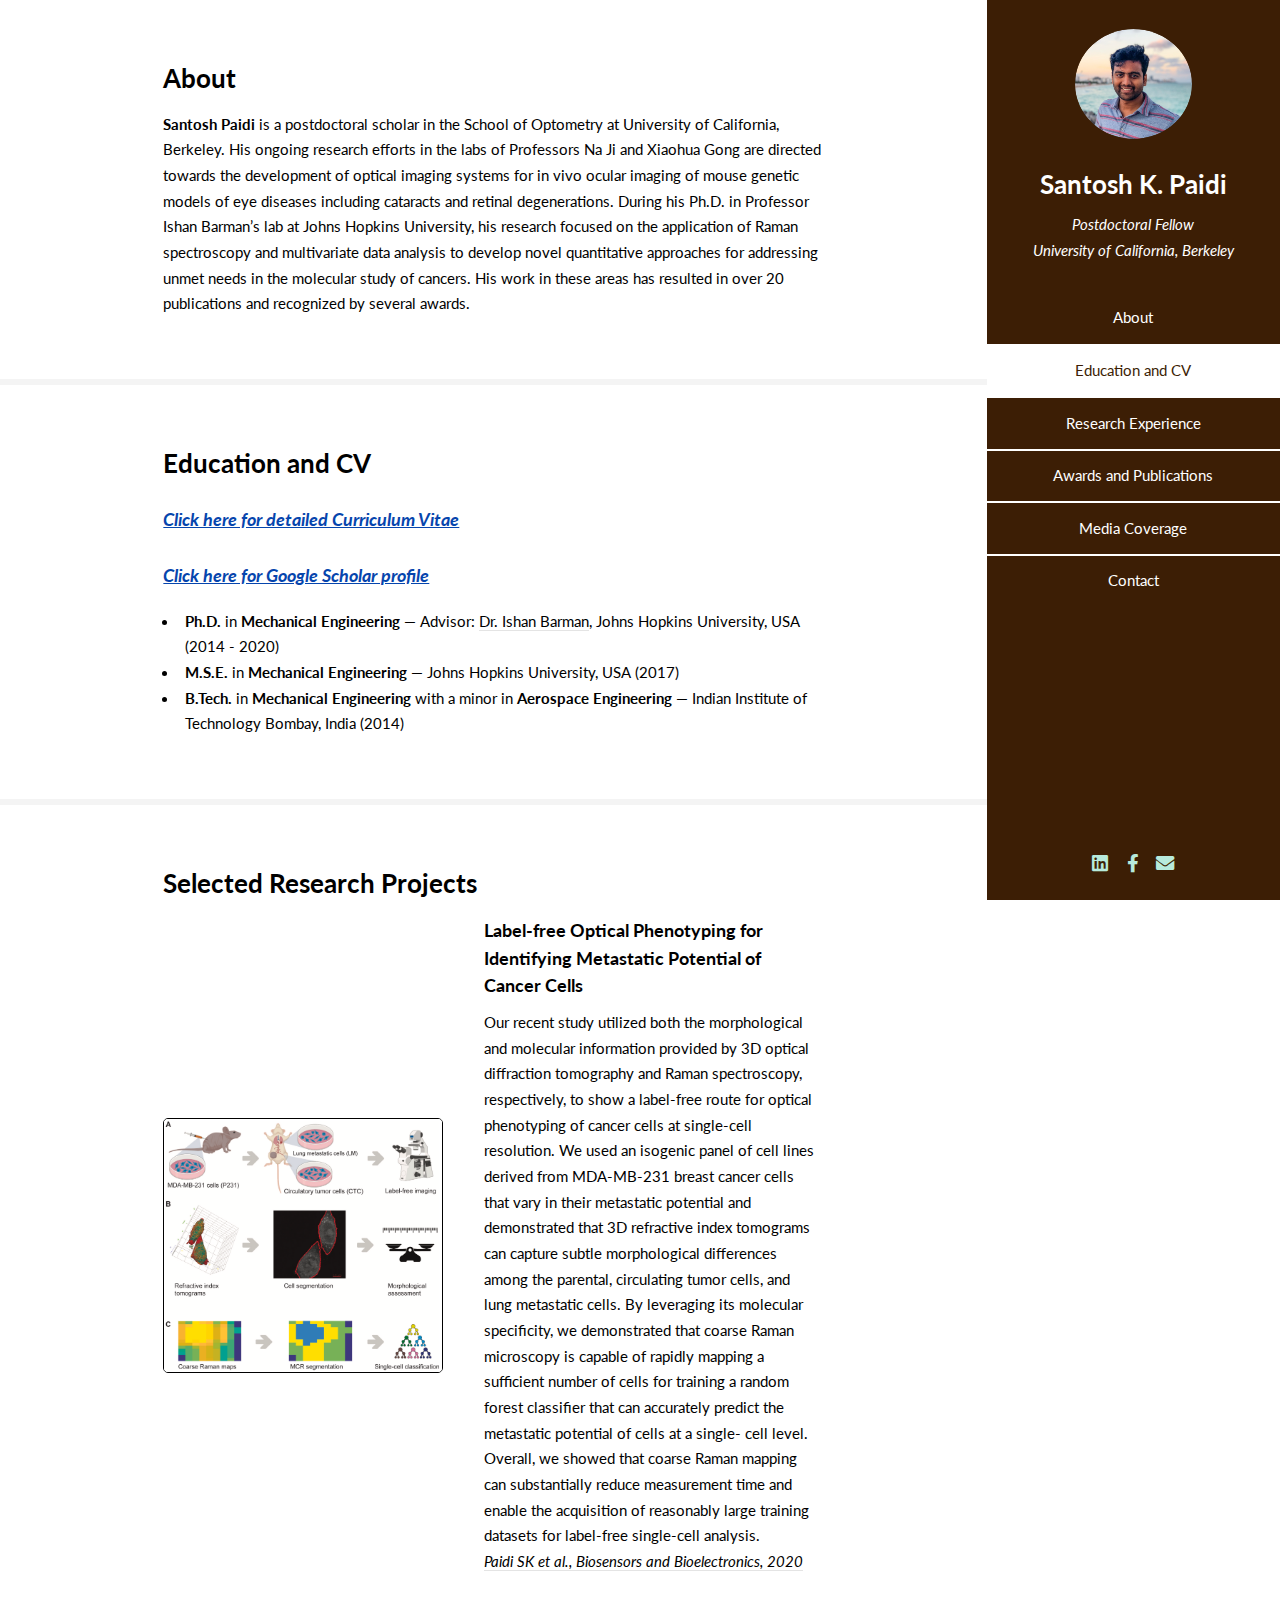
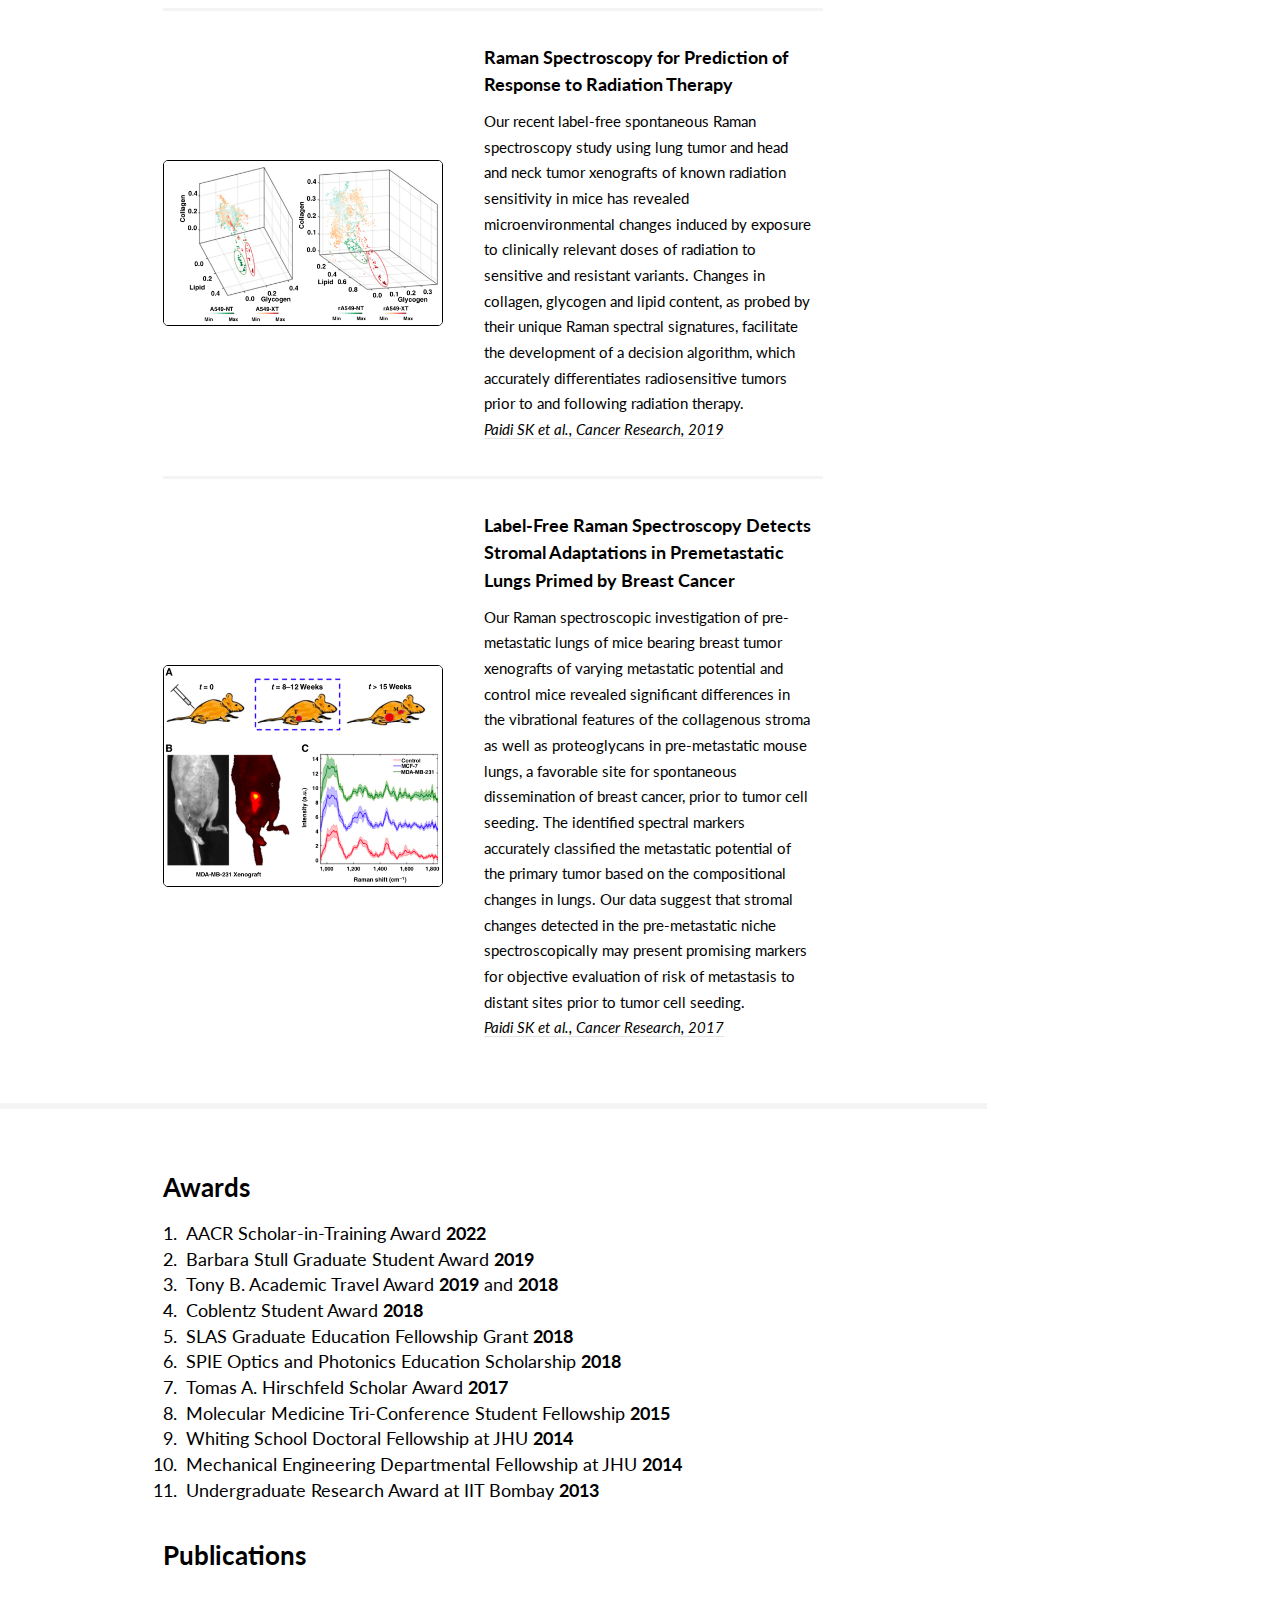
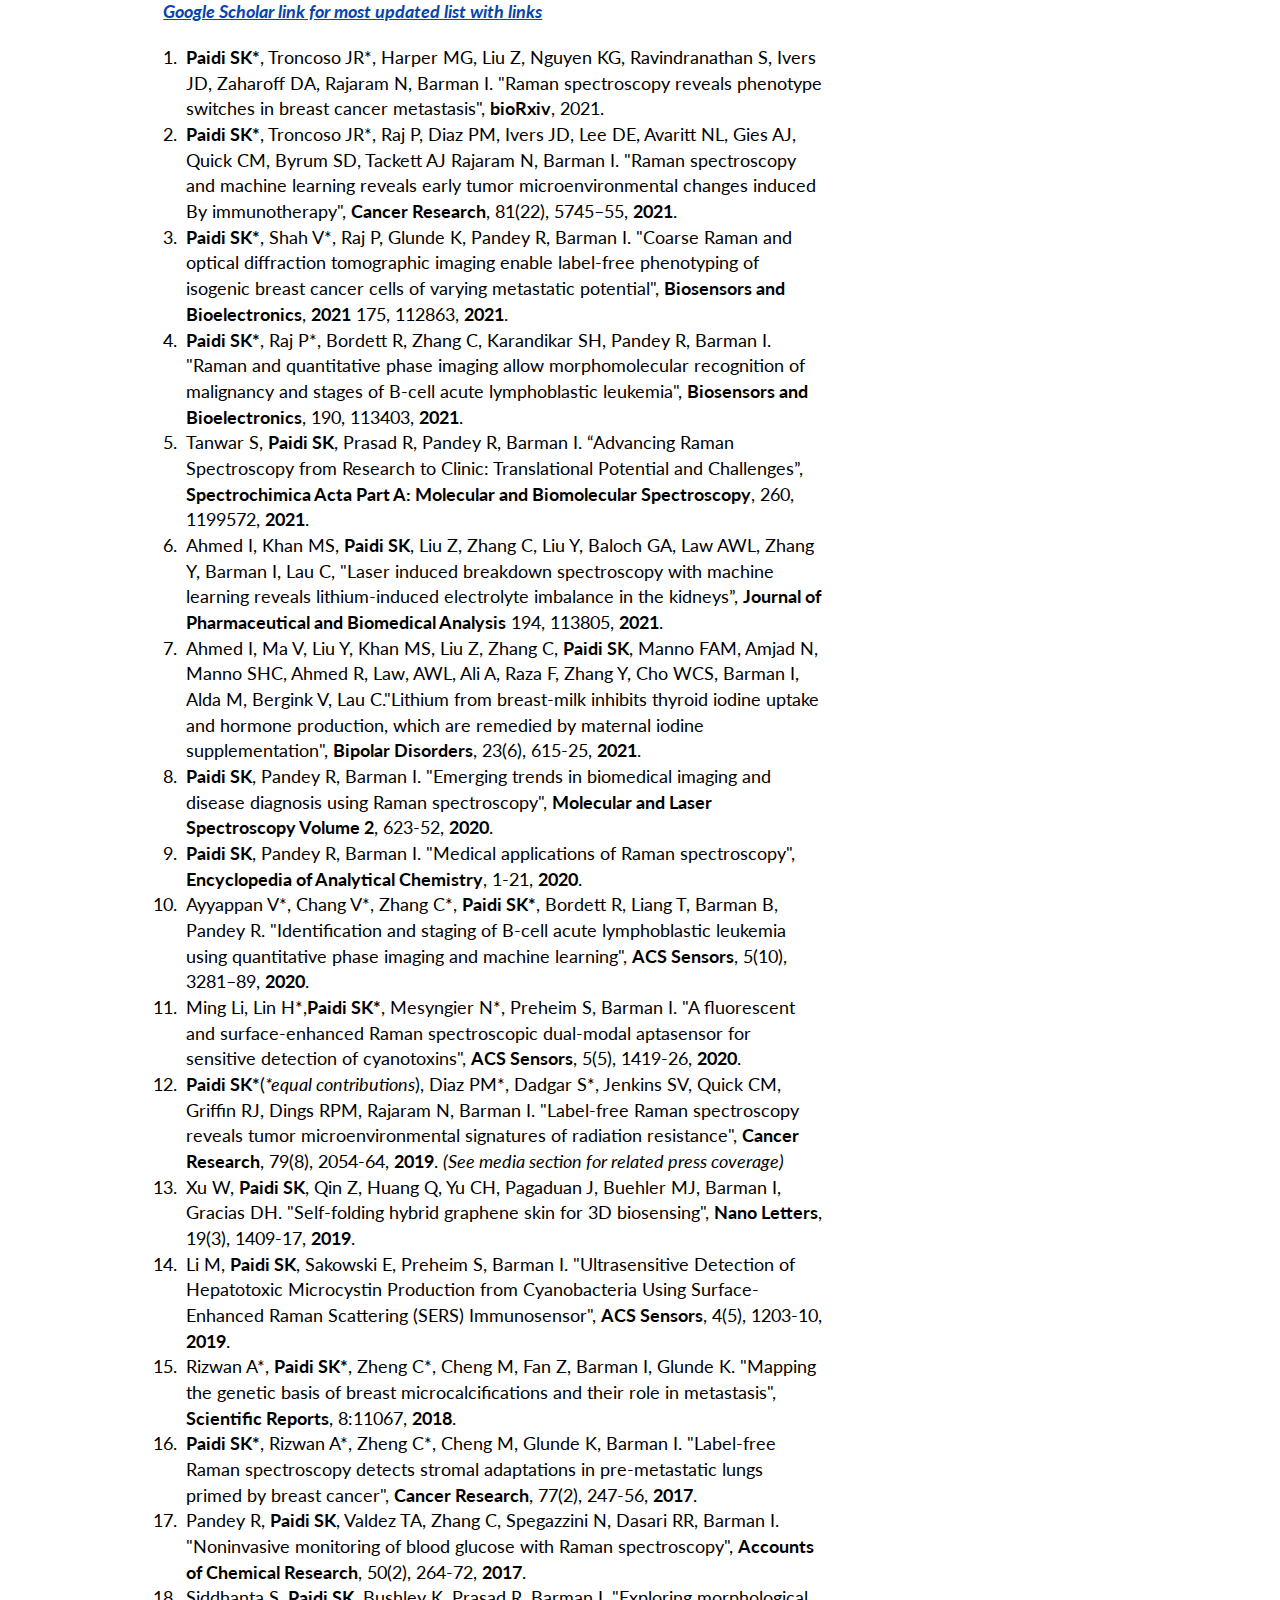
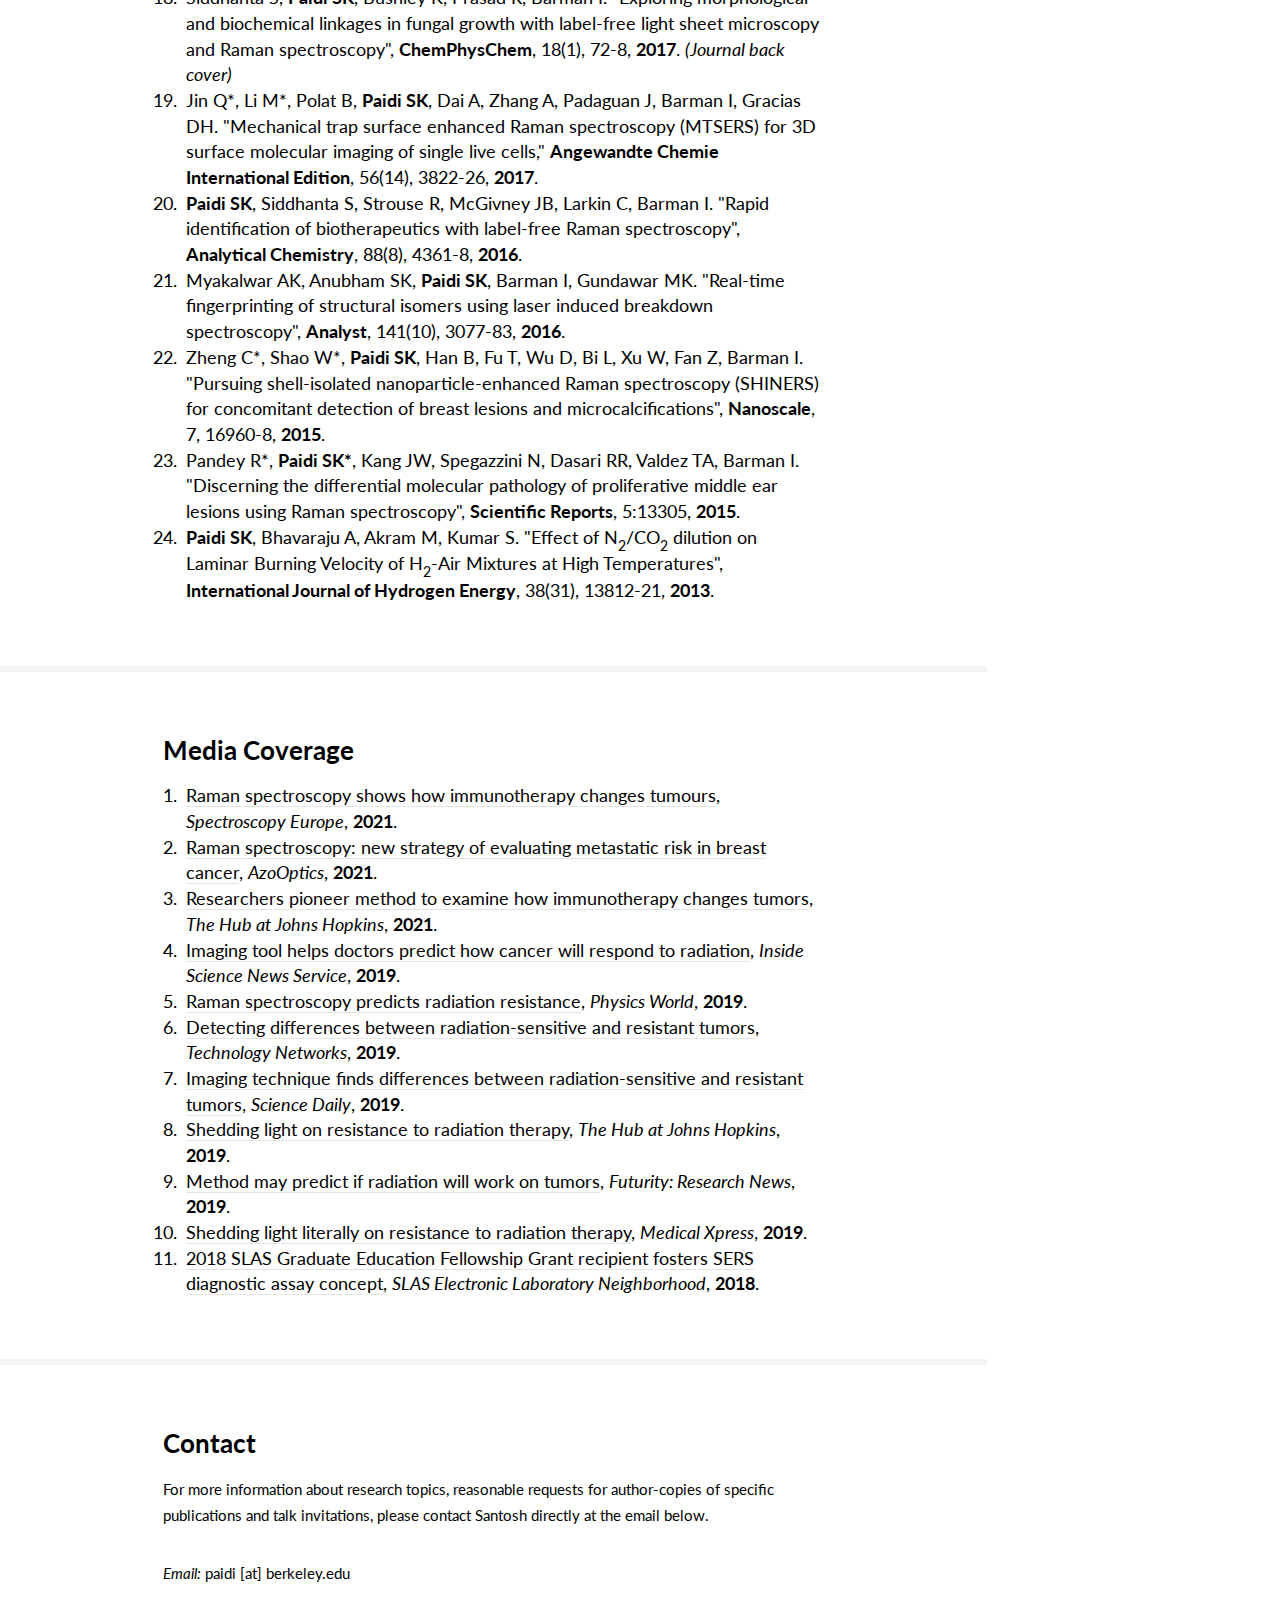
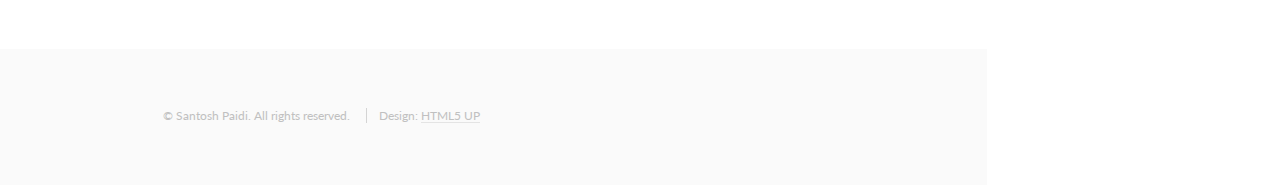
==== index.html @ 42712595 "Update index.html" ====
<!DOCTYPE html>
<!--
	Santosh Paidi	html5up.net | @ajlkn
	Free for personal and commercial use under the CCA 3.0 license (html5up.net/license)-->
<html>
  <head>
    <meta http-equiv="content-type" content="text/html; charset=utf-8">
    <title>Santosh Paidi, Ph.D. | Personal homepage</title>
    <meta name="keywords" content="Santosh Paidi, Santosh Kumar Paidi, Santosh K Paidi, Graduate Student, Postdoctoral Fellow, Ph.D. Student, Johns Hopkins University, JHU, Raman spectroscopy, Biomedical optics, SERS, Publications, Research, Personal Page, SVM, Cancer Research, Radiation therapy">
    <meta name="description" content="Santosh Paidi's Personal Website">
    <meta name="viewport" content="width=device-width, initial-scale=1, user-scalable=no">
    <link rel="stylesheet" href="assets/css/main.css">
    <script type="application/ld+json">
		{
      			"@context" : "http://schema.org",
      			"@type" : "Person",
      			"name" : "Santosh Paidi",
      			"url" : "https://santoshpaidi.com",
      			"sameAs" : null
    		}
 		</script>
  </head>
  <body class="is-preload">
    <!-- Header -->
    <section id="header">
      <header> <span class="image avatar"><img src="images/Santosh_Paidi_2019.jpg"
            alt="Santosh Paidi"></span>
        <h1 id="logo"><a href="">Santosh K. Paidi</a></h1>
        <p>Postdoctoral Fellow<br>
          University of California, Berkeley</p>
      </header>
      <nav id="nav">
        <ul>
          <li><a href="#about" class="active">About</a></li>
          <li><a href="#education">Education and CV</a></li>
          <li><a href="#research">Research Experience</a></li>
          <li><a href="#publications">Awards and Publications</a></li>
          <li><a href="#media">Media Coverage</a></li>
          <li><a href="#contact">Contact</a></li>
        </ul>
      </nav>
      <footer>
        <ul class="icons">
          <li><a href="https://www.linkedin.com/in/santoshpaidi/" class="icon brands fa-linkedin"><span
                class="label">Linkedin</span></a></li>
          <li><a href="https://www.facebook.com/santosh175/" class="icon brands fa-facebook-f"><span
                class="label">Facebook</span></a></li>
          <li><a href="mailto:paidi@berkeley.edu" class="icon solid fa-envelope"><span
                class="label">Email</span></a></li>
        </ul>
      </footer>
    </section>
    <!-- Wrappers -->
    <div id="wrapper">
      <!-- Main -->
      <div id="main">
        <!-- One -->
        <section id="about">

		
	<!--<div class="image main" data-position="center">
			<img src="images/banner.png" alt="" />
								</div>-->


          <div class="container">
            <header class="major">
              <h3>About</h3>
            </header>
            <p><b>Santosh Paidi</b> is a postdoctoral scholar in the School of Optometry at University of California, Berkeley. His ongoing research efforts in the labs of Professors Na Ji and Xiaohua Gong are directed towards the development of optical imaging systems for in vivo ocular imaging of mouse genetic models of eye diseases including cataracts and retinal degenerations. During his Ph.D. in Professor Ishan Barman’s lab at Johns Hopkins University, his research focused on the application of Raman spectroscopy and multivariate data analysis to develop novel quantitative approaches for addressing unmet needs in the molecular study of cancers. His work in these areas has resulted in over 20 publications and recognized by several awards.</p>
		    
		    
		<!-- His Ph.D. work in this
              area has resulted in the creation of a new landscape for
              spectroscopic monitoring of stromal adaptations in the lungs of
              animals bearing breast tumor xenografts, prior to the arrival of
              metastatic cancer cells. In addition to applications in cancer, a
              major focus of Santosh’s graduate study is the development of a
              detection framework based on label-free plasmon-enhanced Raman
              spectroscopy for rapid identification of closely related human and
              murine antibody drugs during their manufacturing, with the
              ultimate goal of translation to fill-finish sites. Prior to
              commencing doctoral study at Johns Hopkins, Santosh graduated from
              Indian Institute of Technology Bombay in 2014 with a B.Tech. in
              Mechanical Engineering and a minor in Aerospace Engineering. In
              roles such as GRO Advocacy Chair and WSE Representative on the
              Homewood Graduate Board, Santosh strove for enriching graduate
              student experience at Johns Hopkins University. Outside Hopkins,
              he volunteers for outreach programs aimed at encouraging
              involvement and enthusiasm of school students in STEM fields.
              Santosh currently serves as an associate editor for the Journal of
              Emerging Investigators, which publishes original research
              conducted by middle and high school students. -->
          </div>
        </section>
        <!-- Two -->
        <section id="education">
          <div class="container">
            <h3>Education and CV</h3>
            <h3><a href="https://santoshpaidi.com/documents/Paidi_cv_website_2021.pdf"
                data-title="Santosh Paidi's CV 2021" target="_blank" title="Santosh Paidi's CV 2021"><font
                  color="#0645AD"><font size="4"><i><u>Click here for detailed
                        Curriculum Vitae</u></i></font></font></a> </h3>

	   <h3><a href="https://scholar.google.com/citations?user=IQp1PYcAAAAJ&hl=en"
                data-title="Santosh Paidi's CV 2021" target="_blank" title="Santosh Paidi's Google Scholar Profile"><font
                  color="#0645AD"><font size="4"><i><u>Click here for Google Scholar profile</u></i></font></font></a> </h3>


            <ul>
              <li><b>Ph.D.</b> in <b>Mechanical Engineering</b> — Advisor: <a
                  href="https://engineering.jhu.edu/barman" "="" target="_blank">Dr.
                  Ishan Barman</a>, Johns Hopkins University, USA (2014 - 2020)</li>
              <li><b>M.S.E.</b> in <b>Mechanical Engineering</b> — Johns
                Hopkins University, USA (2017)</li>
              <li><b>B.Tech.</b> in <b>Mechanical Engineering</b> with a minor
                in <b>Aerospace Engineering </b> — Indian Institute of
                Technology Bombay, India (2014)</li>
            </ul>
          </div>
        </section>
        <!-- Three -->
        <section id="research">
          <div class="container">
            <h3>Selected Research Projects</h3>
            <div class="features">
 		<article> <a class="image"><img src="images/Fig3.png" style="border:1px solid black"></a>
                <div class="inner">
                  <h4>Label-free Optical Phenotyping for Identifying Metastatic Potential of Cancer Cells</h4>
                  <p>Our recent study utilized both the morphological and molecular information provided by 3D optical diffraction tomography and Raman spectroscopy, respectively, to show a label-free route for optical phenotyping of cancer cells at single-cell resolution. We used an isogenic panel of cell lines derived from MDA-MB-231 breast cancer cells that vary in their metastatic potential and demonstrated that 3D refractive index tomograms can capture subtle morphological differences among the parental, circulating tumor cells, and lung metastatic cells. By leveraging its molecular specificity, we demonstrated that coarse Raman microscopy is capable of rapidly mapping a sufficient number of cells for training a random forest classifier that can accurately predict the metastatic potential of cells at a single- cell level. Overall, we showed that coarse Raman mapping can substantially reduce measurement time and enable the acquisition of reasonably large training datasets for label-free single-cell analysis.<br>
                   
		   <a href="https://www.sciencedirect.com/science/article/abs/pii/S0956566320308496"
                      target="_blank"><i>Paidi SK et al., Biosensors and Bioelectronics, 2020</i></a>	</p>

		</div>
             
		 </article>
              <article> <a class="image"><img src="images/Fig1.png" style="border:1px solid black"></a>
                <div class="inner">
                  <h4>Raman Spectroscopy for Prediction of Response to Radiation
                    Therapy</h4>
                  <p>Our recent label-free spontaneous Raman spectroscopy study
                    using lung tumor and head and neck tumor xenografts of known
                    radiation sensitivity in mice has revealed
                    microenvironmental changes induced by exposure to clinically
                    relevant doses of radiation to sensitive and resistant
                    variants. Changes in collagen, glycogen and lipid content,
                    as probed by their unique Raman spectral signatures,
                    facilitate the development of a decision algorithm, which
                    accurately differentiates radiosensitive tumors prior to and
                    following radiation therapy. <br>
                    <a href="http://cancerres.aacrjournals.org/content/79/8/2054/"
                      target="_blank"><i>Paidi SK et al., Cancer Research, 2019</i></a></p>
                </div>
             

		 </article>
              <article> <a class="image"><img src="images/Fig2.png" alt="" style="border:1px solid black"></a>
                <div class="inner">
                  <h4>Label-Free Raman Spectroscopy Detects Stromal Adaptations
                    in Premetastatic Lungs Primed by Breast Cancer</h4>
                  <p>Our Raman spectroscopic investigation of pre-metastatic
                    lungs of mice bearing breast tumor xenografts of varying
                    metastatic potential and control mice revealed significant
                    differences in the vibrational features of the collagenous
                    stroma as well as proteoglycans in pre-metastatic mouse
                    lungs, a favorable site for spontaneous dissemination of
                    breast cancer, prior to tumor cell seeding. The identified
                    spectral markers accurately classified the metastatic
                    potential of the primary tumor based on the compositional
                    changes in lungs. Our data suggest that stromal changes
                    detected in the pre-metastatic niche spectroscopically may
                    present promising markers for objective evaluation of risk
                    of metastasis to distant sites prior to tumor cell seeding.
                    <br>
                    <a href="http://cancerres.aacrjournals.org/content/77/2/247/"
                      target="_blank"><i>Paidi SK et al., Cancer Research, 2017</i></a></p>
                </div>
              </article>
              <!--					<article>
										<a class="image"><img src="images/pathway2.png" alt="" style="border:5px solid black"/></a>											<div class="inner">
												<h4>Signaling Pathways</h4>												<p>Building networks of signaling species that control cellular dynamics in order to model and predict protrusive behavior. <br><i>Relevant Publications:</i> <br>a) <a href="https://www.annualreviews.org/doi/full/10.1146/annurev-cellbio-100616-060739" target="_blank"><u>Signaling networks in cell migration, <i><b>Ann. Rev. Cell and Dev. Biology</b></i>, 2017</u></a>, <br>b) <a href="http://msb.embopress.org/content/15/3/e8585" target="_blank"><u>A coupled network model controls wave patterns that regulate cellular protrusions, <i><b>Molecular Systems Biology</b></i>, 2019</u></a> </p>
											</div>										</article>
										<article>											<a class="image"><img src="images/neuron1.png" alt="" style="border:5px solid black" /></a>
											<div class="inner">												<h4>Thalamocortical Networks</h4>
												<p>Modeling the thalamocortical system as a two-dimensional three-layered structure that interacts in a closed-loop fashion to study traveling waves.<br><i>Ongoing Publication:</i> <br>a) Neural connectivity in a thalamocortical closed loop system controls traveling wave dynamics, 2019</p>											</div>
										</article>  --> </div>
          </div>
        </section>
        <!-- Four -->
        <section id="publications">
          <div class="container">
            <article>
              <h3>Awards</h3>
              <ol>
                <font size="4">
		 <li> AACR Scholar-in-Training Award <b>2022</b></li>
                  <li> Barbara Stull Graduate Student Award <b>2019</b></li>
                  <li> Tony B. Academic Travel Award <b>2019</b> and <b>2018</b></li>
                  <li> Coblentz Student Award <b>2018</b></li>
                  <li> SLAS Graduate Education Fellowship Grant <b>2018</b></li>
                  <li> SPIE Optics and Photonics Education Scholarship <b>2018</b></li>
                  <li> Tomas A. Hirschfeld Scholar Award <b>2017</b></li>
                  <li> Molecular Medicine Tri-Conference Student Fellowship <b>2015</b></li>
                  <li> Whiting School Doctoral Fellowship at JHU <b>2014</b></li>
                  <li> Mechanical Engineering Departmental Fellowship at JHU <b>2014</b></li>
                  <li> Undergraduate Research Award at IIT Bombay <b>2013</b></li>
                </font>
              </ol>
            </article>
            <article>
              <h3>Publications</h3>
              <h3><a href="https://scholar.google.com/citations?user=IQp1PYcAAAAJ&amp;hl=en"
                  target="_blank"><font color="#0645AD"><font size="4"><i><u>Google
                          Scholar link for most updated list with links</u></i></font></font></a> </h3>
              <ol>
                <font size="4">


<li><b>Paidi SK*</b>, Troncoso JR*, Harper MG, Liu Z, Nguyen KG, Ravindranathan S, Ivers JD, Zaharoff DA, Rajaram N, Barman I. "Raman spectroscopy reveals phenotype switches in breast cancer metastasis", <b>bioRxiv</b>, 2021.

<li><b>Paidi SK*</b>, Troncoso JR*, Raj P, Diaz PM, Ivers JD, Lee DE, Avaritt NL, Gies AJ, Quick CM, Byrum SD, Tackett AJ Rajaram N, Barman I. "Raman spectroscopy and machine learning reveals early tumor microenvironmental changes induced By immunotherapy", <b>Cancer Research</b>, 81(22), 5745–55, <b>2021</b>.</li>

<li><b>Paidi SK*</b>, Shah V*, Raj P, Glunde K, Pandey R, Barman I. "Coarse Raman and optical diffraction tomographic imaging enable label-free phenotyping of isogenic breast cancer cells of varying metastatic potential", <b>Biosensors and Bioelectronics</b>, <b>2021</b> 175, 112863, <b>2021</b>.</li>

<li><b>Paidi SK*</b>, Raj P*, Bordett R, Zhang C, Karandikar SH, Pandey R, Barman I. "Raman and quantitative phase imaging allow morphomolecular recognition of malignancy and stages of B-cell acute lymphoblastic leukemia", <b>Biosensors and Bioelectronics</b>, 190, 113403, <b>2021</b>.</li>

<li>Tanwar S, <b>Paidi SK</b>, Prasad R, Pandey R, Barman I. “Advancing Raman Spectroscopy from Research to Clinic: Translational Potential and Challenges”, <b>Spectrochimica Acta Part A: Molecular and Biomolecular Spectroscopy</b>, 260, 1199572, <b>2021</b>.</li>

<li>Ahmed I, Khan MS, <b>Paidi SK</b>, Liu Z, Zhang C, Liu Y, Baloch GA, Law AWL, Zhang Y, Barman I, Lau C, "Laser induced breakdown spectroscopy with machine learning reveals lithium-induced electrolyte imbalance in the kidneys”, <b>Journal of Pharmaceutical and Biomedical Analysis</b> 194, 113805, <b>2021</b>.</li>

<li>Ahmed I, Ma V, Liu Y, Khan MS, Liu Z, Zhang C, <b>Paidi SK</b>, Manno FAM, Amjad N, Manno SHC, Ahmed R, Law, AWL, Ali A, Raza F, Zhang Y, Cho WCS, Barman I, Alda M, Bergink V, Lau C."Lithium from breast-milk inhibits thyroid iodine uptake and hormone production, which are remedied by maternal iodine supplementation", <b>Bipolar Disorders</b>, 23(6), 615-25, <b>2021</b>.</li>

<li><b>Paidi SK</b>, Pandey R, Barman I. "Emerging trends in biomedical imaging and disease diagnosis using Raman spectroscopy", <b>Molecular and Laser Spectroscopy Volume 2</b>, 623-52, <b>2020</b>.</li>

<li><b>Paidi SK</b>, Pandey R, Barman I. "Medical applications of Raman spectroscopy", <b>Encyclopedia of Analytical Chemistry</b>, 1-21, <b>2020</b>.</li>

<li>Ayyappan V*, Chang V*, Zhang C*, <b>Paidi SK*</b>, Bordett R, Liang T, Barman B, Pandey R. "Identification and staging of B-cell acute lymphoblastic leukemia using quantitative phase imaging and machine learning", <b>ACS Sensors</b>, 5(10), 3281–89, <b>2020</b>.</li>

<li>Ming Li, Lin H*,<b>Paidi SK*</b>, Mesyngier N*, Preheim S, Barman I. "A fluorescent and surface-enhanced Raman spectroscopic dual-modal aptasensor for sensitive detection of cyanotoxins", <b>ACS Sensors</b>, 5(5), 1419-26, <b>2020</b>.</li>


                  <li> <b>Paidi SK*</b>(<i>*equal contributions</i>), Diaz PM*,
                    Dadgar S*, Jenkins SV, Quick CM, Griffin RJ, Dings RPM,
                    Rajaram N, Barman I. "Label-free Raman spectroscopy reveals
                    tumor microenvironmental signatures of radiation
                    resistance", <b>Cancer Research</b>, 79(8), 2054-64, <b>2019</b>.
                    <i>(See media section for related press coverage)</i></li>
                  <li> Xu W, <b>Paidi SK</b>, Qin Z, Huang Q, Yu CH, Pagaduan
                    J, Buehler MJ, Barman I, Gracias DH. "Self-folding hybrid
                    graphene skin for 3D biosensing", <b>Nano Letters</b>,
                    19(3), 1409-17, <b>2019</b>.</li>
                  <li> Li M, <b>Paidi SK</b>, Sakowski E, Preheim S, Barman I.
                    "Ultrasensitive Detection of Hepatotoxic Microcystin
                    Production from Cyanobacteria Using Surface-Enhanced Raman
                    Scattering (SERS) Immunosensor", <b>ACS Sensors</b>, 4(5),
                    1203-10, <b>2019</b>.</li>
                  <li> Rizwan A*, <b>Paidi SK*</b>, Zheng C*, Cheng M, Fan Z,
                    Barman I, Glunde K. "Mapping the genetic basis of breast
                    microcalcifications and their role in metastasis", <b>Scientific
                      Reports</b>, 8:11067, <b>2018</b>.</li>
                  <li> <b>Paidi SK*</b>, Rizwan A*, Zheng C*, Cheng M, Glunde
                    K, Barman I. "Label-free Raman spectroscopy detects stromal
                    adaptations in pre-metastatic lungs primed by breast
                    cancer", <b>Cancer Research</b>, 77(2), 247-56, <b>2017</b>.</li>
                  <li> Pandey R, <b>Paidi SK</b>, Valdez TA, Zhang C,
                    Spegazzini N, Dasari RR, Barman I. "Noninvasive monitoring
                    of blood glucose with Raman spectroscopy", <b>Accounts of
                      Chemical Research</b>, 50(2), 264-72, <b>2017</b>.</li>
                  <li> Siddhanta S, <b>Paidi SK</b>, Bushley K, Prasad R,
                    Barman I. "Exploring morphological and biochemical linkages
                    in fungal growth with label-free light sheet microscopy and
                    Raman spectroscopy", <b>ChemPhysChem</b>, 18(1), 72-8, <b>2017</b>.
                    <i>(Journal back cover)</i></li>
                  <li> Jin Q*, Li M*, Polat B, <b>Paidi SK</b>, Dai A, Zhang A,
                    Padaguan J, Barman I, Gracias DH. "Mechanical trap surface
                    enhanced Raman spectroscopy (MTSERS) for 3D surface
                    molecular imaging of single live cells," <b>Angewandte
                      Chemie International Edition</b>, 56(14), 3822-26, <b>2017</b>.</li>
                  <li> <b>Paidi SK</b>, Siddhanta S, Strouse R, McGivney JB,
                    Larkin C, Barman I. "Rapid identification of biotherapeutics
                    with label-free Raman spectroscopy", <b>Analytical
                      Chemistry</b>, 88(8), 4361-8, <b>2016</b>.</li>
                  <li> Myakalwar AK, Anubham SK, <b>Paidi SK</b>, Barman I,
                    Gundawar MK. "Real-time fingerprinting of structural isomers
                    using laser induced breakdown spectroscopy", <b>Analyst</b>,
                    141(10), 3077-83, <b>2016</b>.</li>
                  <li> Zheng C*, Shao W*, <b>Paidi SK</b>, Han B, Fu T, Wu D,
                    Bi L, Xu W, Fan Z, Barman I. "Pursuing shell-isolated
                    nanoparticle-enhanced Raman spectroscopy (SHINERS) for
                    concomitant detection of breast lesions and
                    microcalcifications", <b>Nanoscale</b>, 7, 16960-8, <b>2015</b>.</li>
                  <li> Pandey R*, <b>Paidi SK*</b>, Kang JW, Spegazzini N,
                    Dasari RR, Valdez TA, Barman I. "Discerning the differential
                    molecular pathology of proliferative middle ear lesions
                    using Raman spectroscopy", <b>Scientific Reports</b>,
                    5:13305, <b>2015</b>.</li>
                  <li> <b>Paidi SK</b>, Bhavaraju A, Akram M, Kumar S. "Effect
                    of N<sub>2</sub>/CO<sub>2</sub> dilution on Laminar Burning
                    Velocity of H<sub>2</sub>-Air Mixtures at High
                    Temperatures", <b>International Journal of Hydrogen Energy</b>,
                    38(31), 13812-21, <b>2013</b>.</li>
                </font>
              </ol>
            </article>
          </div>
        </section>
        <!-- Five-->
        <section id="media">
          <div class="container">
            <h3>Media Coverage</h3>
            <ol>
              <font size="4">
		<li> <a href="https://www.spectroscopyeurope.com/news/raman-spectroscopy-shows-how-immunotherapy-changes-tumours"
                    target="_blank"> Raman spectroscopy shows how immunotherapy changes tumours</a>, <i>Spectroscopy Europe</i>, <b>2021</b>.</li>
	        <li> <a href="https://www.azooptics.com/News.aspx?newsID=26827"
                    target="_blank"> Raman spectroscopy: new strategy of evaluating metastatic risk in breast cancer</a>, <i>AzoOptics</i>, <b>2021</b>.</li>
	        <li> <a href="https://hub.jhu.edu/2021/10/13/how-immunotherapy-changes-tumors"
                    target="_blank"> Researchers pioneer method to examine how immunotherapy changes tumors</a>, <i>The Hub at Johns Hopkins</i>, <b>2021</b>.</li>
                <li> <a href="https://www.insidescience.org/news/imaging-tool-helps-doctors-predict-how-cancer-will-respond-radiation"
                    target="_blank"> Imaging tool helps doctors predict how
                    cancer will respond to radiation</a>, <i>Inside Science
                    News Service</i>, <b>2019</b>.</li>
                <li> <a href="https://physicsworld.com/a/raman-spectroscopy-predicts-radiation-resistance/"
                    target="_blank"> Raman spectroscopy predicts radiation
                    resistance</a>, <i>Physics World</i>, <b>2019</b>.</li>
                <li> <a href="https://www.technologynetworks.com/cancer-research/news/detecting-differences-between-radiation-sensitive-and-resistant-tumors-316588"
                    target="_blank"> Detecting differences between
                    radiation-sensitive and resistant tumors</a>, <i>Technology
                    Networks</i>, <b>2019</b>.</li>
                <li> <a href="https://www.sciencedaily.com/releases/2019/03/190311141305.htm"
                    target="_blank"> Imaging technique finds differences between
                    radiation-sensitive and resistant tumors</a>, <i>Science
                    Daily</i>, <b>2019</b>.</li>
                <li> <a href="https://hub.jhu.edu/2019/03/04/radiation-therapy-resistance/"
                    target="_blank"> Shedding light on resistance to radiation
                    therapy</a>, <i>The Hub at Johns Hopkins</i>, <b>2019</b>.</li>
                <li> <a href="https://www.futurity.org/radiation-cancer-tumors-1995832-2/"
                    target="_blank"> Method may predict if radiation will work
                    on tumors</a>, <i>Futurity: Research News</i>, <b>2019</b>.</li>
                <li> <a href="https://medicalxpress.com/news/2019-02-lightliterallyon-resistance-therapy.html"
                    target="_blank"> Shedding light literally on resistance to
                    radiation therapy</a>, <i>Medical Xpress</i>, <b>2019</b>.</li>
                <li> <a href="https://slas.org/eln/2018-slas-graduate-education-fellowship-grant-recipient-fosters-sers-diagnostic-assay-concept/"
                    target="_blank"> 2018 SLAS Graduate Education Fellowship
                    Grant recipient fosters SERS diagnostic assay concept</a>, <i>SLAS
                    Electronic Laboratory Neighborhood</i>, <b>2018</b>.</li>
              </font>
            </ol>
          </div>
        </section>
        <!-- Six -->
        <section id="contact">
          <div class="container">
            <h3>Contact</h3>
	   <p> For more information about research topics, reasonable requests for author-copies of specific publications and talk invitations, please contact Santosh directly at the email below.
            <p><i>Email:</i> paidi [at] berkeley.edu</p>
            <!-- 							<form method="post" action="#">
										<div class="row gtr-uniform">											<div class="col-6 col-12-xsmall"><input type="text" name="name" id="name" placeholder="Name" /></div>
											<div class="col-6 col-12-xsmall"><input type="email" name="email" id="email" placeholder="Email" /></div>											<div class="col-12"><input type="text" name="subject" id="subject" placeholder="Subject" /></div>
											<div class="col-12"><textarea name="message" id="message" placeholder="Message" rows="6"></textarea></div>											<div class="col-12">
												<ul class="actions">													<li><input type="submit" class="primary" value="Send Message" /></li>
													<li><input type="reset" value="Reset Form" /></li>												</ul>
											</div>										</div>
									</form> --> </div>
        </section>
        <!-- Five -->
        <!--
							<section id="five">								<div class="container">
									<h3>Elements</h3>
									<section>										<h4>Text</h4>
										<p>This is <b>bold</b> and this is <strong>strong</strong>. This is <i>italic</i> and this is <em>emphasized</em>.										This is <sup>superscript</sup> text and this is <sub>subscript</sub> text.
										This is <u>underlined</u> and this is code: <code>for (;;) { ... }</code>. Finally, <a href="#">this is a link</a>.</p>										<hr />
										<header>											<h4>Heading with a Subtitle</h4>
											<p>Lorem ipsum dolor sit amet nullam id egestas urna aliquam</p>										</header>
										<p>Nunc lacinia ante nunc ac lobortis. Interdum adipiscing gravida odio porttitor sem non mi integer non faucibus ornare mi ut ante amet placerat aliquet. Volutpat eu sed ante lacinia sapien lorem accumsan varius montes viverra nibh in adipiscing blandit tempus accumsan.</p>										<header>
											<h5>Heading with a Subtitle</h5>											<p>Lorem ipsum dolor sit amet nullam id egestas urna aliquam</p>
										</header>										<p>Nunc lacinia ante nunc ac lobortis. Interdum adipiscing gravida odio porttitor sem non mi integer non faucibus ornare mi ut ante amet placerat aliquet. Volutpat eu sed ante lacinia sapien lorem accumsan varius montes viverra nibh in adipiscing blandit tempus accumsan.</p>
										<hr />										<h2>Heading Level 2</h2>
										<h3>Heading Level 3</h3>										<h4>Heading Level 4</h4>
										<h5>Heading Level 5</h5>										<h6>Heading Level 6</h6>
										<hr />										<h5>Blockquote</h5>
										<blockquote>Fringilla nisl. Donec accumsan interdum nisi, quis tincidunt felis sagittis eget tempus euismod. Vestibulum ante ipsum primis in faucibus vestibulum. Blandit adipiscing eu felis iaculis volutpat ac adipiscing accumsan faucibus. Vestibulum ante ipsum primis in faucibus lorem ipsum dolor sit amet nullam adipiscing eu felis.</blockquote>										<h5>Preformatted</h5>
										<pre><code>i = 0;
while (!deck.isInOrder()) {    print 'Iteration ' + i;
    deck.shuffle();    i++;
}
print 'It took ' + i + ' iterations to sort the deck.';</code></pre>									</section>
									<section>
										<h4>Lists</h4>										<div class="row">
											<div class="col-6 col-12-xsmall">												<h5>Unordered</h5>
												<ul>													<li>Dolor pulvinar etiam magna etiam.</li>
													<li>Sagittis adipiscing lorem eleifend.</li>													<li>Felis enim feugiat dolore viverra.</li>
												</ul>												<h5>Alternate</h5>
												<ul class="alt">													<li>Dolor pulvinar etiam magna etiam.</li>
													<li>Sagittis adipiscing lorem eleifend.</li>													<li>Felis enim feugiat dolore viverra.</li>
												</ul>											</div>
											<div class="col-6 col-12-xsmall">												<h5>Ordered</h5>
												<ol>													<li>Dolor pulvinar etiam magna etiam.</li>
													<li>Etiam vel felis at lorem sed viverra.</li>													<li>Felis enim feugiat dolore viverra.</li>
													<li>Dolor pulvinar etiam magna etiam.</li>													<li>Etiam vel felis at lorem sed viverra.</li>
													<li>Felis enim feugiat dolore viverra.</li>												</ol>
												<h5>Icons</h5>												<ul class="icons">
													<li><a href="#" class="icon brands fa-twitter"><span class="label">Twitter</span></a></li>													<li><a href="#" class="icon brands fa-facebook-f"><span class="label">Facebook</span></a></li>
													<li><a href="#" class="icon brands fa-instagram"><span class="label">Instagram</span></a></li>													<li><a href="#" class="icon brands fa-github"><span class="label">Github</span></a></li>
													<li><a href="#" class="icon brands fa-dribbble"><span class="label">Dribbble</span></a></li>													<li><a href="#" class="icon brands fa-tumblr"><span class="label">Tumblr</span></a></li>
												</ul>											</div>
										</div>										<h5>Actions</h5>
										<ul class="actions">											<li><a href="#" class="button primary">Default</a></li>
											<li><a href="#" class="button">Default</a></li>											<li><a href="#" class="button alt">Default</a></li>
										</ul>										<ul class="actions small">
											<li><a href="#" class="button primary small">Small</a></li>											<li><a href="#" class="button small">Small</a></li>
											<li><a href="#" class="button alt small">Small</a></li>										</ul>
										<div class="row">											<div class="col-3 col-6-medium col-12-xsmall">
												<ul class="actions stacked">													<li><a href="#" class="button primary">Default</a></li>
													<li><a href="#" class="button">Default</a></li>													<li><a href="#" class="button alt">Default</a></li>
												</ul>											</div>
											<div class="col-3 col-6 col-12-xsmall">												<ul class="actions stacked">
													<li><a href="#" class="button primary small">Small</a></li>													<li><a href="#" class="button small">Small</a></li>
													<li><a href="#" class="button alt small">Small</a></li>												</ul>
											</div>											<div class="col-3 col-6-medium col-12-xsmall">
												<ul class="actions stacked">													<li><a href="#" class="button primary fit">Default</a></li>
													<li><a href="#" class="button fit">Default</a></li>													<li><a href="#" class="button alt fit">Default</a></li>
												</ul>											</div>
											<div class="col-3 col-6-medium col-12-xsmall">												<ul class="actions stacked">
													<li><a href="#" class="button primary small fit">Small</a></li>													<li><a href="#" class="button small fit">Small</a></li>
													<li><a href="#" class="button alt small fit">Small</a></li>												</ul>
											</div>										</div>
									</section>
									<section>										<h4>Table</h4>
										<h5>Default</h5>										<div class="table-wrapper">
											<table>												<thead>
													<tr>														<th>Name</th>
														<th>Description</th>														<th>Price</th>
													</tr>												</thead>
												<tbody>													<tr>
														<td>Item One</td>														<td>Ante turpis integer aliquet porttitor.</td>
														<td>29.99</td>													</tr>
													<tr>														<td>Item Two</td>
														<td>Vis ac commodo adipiscing arcu aliquet.</td>														<td>19.99</td>
													</tr>													<tr>
														<td>Item Three</td>														<td> Morbi faucibus arcu accumsan lorem.</td>
														<td>29.99</td>													</tr>
													<tr>														<td>Item Four</td>
														<td>Vitae integer tempus condimentum.</td>														<td>19.99</td>
													</tr>													<tr>
														<td>Item Five</td>														<td>Ante turpis integer aliquet porttitor.</td>
														<td>29.99</td>													</tr>
												</tbody>												<tfoot>
													<tr>														<td colspan="2"></td>
														<td>100.00</td>													</tr>
												</tfoot>											</table>
										</div>
										<h5>Alternate</h5>										<div class="table-wrapper">
											<table class="alt">												<thead>
													<tr>														<th>Name</th>
														<th>Description</th>														<th>Price</th>
													</tr>												</thead>
												<tbody>													<tr>
														<td>Item One</td>														<td>Ante turpis integer aliquet porttitor.</td>
														<td>29.99</td>													</tr>
													<tr>														<td>Item Two</td>
														<td>Vis ac commodo adipiscing arcu aliquet.</td>														<td>19.99</td>
													</tr>													<tr>
														<td>Item Three</td>														<td> Morbi faucibus arcu accumsan lorem.</td>
														<td>29.99</td>													</tr>
													<tr>														<td>Item Four</td>
														<td>Vitae integer tempus condimentum.</td>														<td>19.99</td>
													</tr>													<tr>
														<td>Item Five</td>														<td>Ante turpis integer aliquet porttitor.</td>
														<td>29.99</td>													</tr>
												</tbody>												<tfoot>
													<tr>														<td colspan="2"></td>
														<td>100.00</td>													</tr>
												</tfoot>											</table>
										</div>									</section>
									<section>
										<h4>Buttons</h4>										<ul class="actions">
											<li><a href="#" class="button primary">Primary</a></li>											<li><a href="#" class="button">Default</a></li>
											<li><a href="#" class="button alt">Alternate</a></li>										</ul>
										<ul class="actions">											<li><a href="#" class="button primary large">Large</a></li>
											<li><a href="#" class="button">Default</a></li>											<li><a href="#" class="button alt small">Small</a></li>
										</ul>										<ul class="actions fit">
											<li><a href="#" class="button primary fit">Fit</a></li>											<li><a href="#" class="button fit">Fit</a></li>
											<li><a href="#" class="button alt fit">Fit</a></li>										</ul>
										<ul class="actions fit small">											<li><a href="#" class="button primary fit small">Fit + Small</a></li>
											<li><a href="#" class="button fit small">Fit + Small</a></li>											<li><a href="#" class="button alt fit small">Fit + Small</a></li>
										</ul>										<ul class="actions">
											<li><a href="#" class="button primary icon solid fa-download">Icon</a></li>											<li><a href="#" class="button icon solid fa-download">Icon</a></li>
											<li><a href="#" class="button alt icon solid fa-check">Icon</a></li>										</ul>
										<ul class="actions">											<li><span class="button primary disabled">Primary</span></li>
											<li><span class="button disabled">Default</span></li>											<li><span class="button alt disabled">Alternate</span></li>
										</ul>									</section>
									<section>
										<h4>Form</h4>										<form method="post" action="#">
											<div class="row gtr-uniform">												<div class="col-6 col-12-xsmall">
													<input type="text" name="demo-name" id="demo-name" value="" placeholder="Name" />												</div>
												<div class="col-6 col-12-xsmall">													<input type="email" name="demo-email" id="demo-email" value="" placeholder="Email" />
												</div>												<div class="col-12">
													<select name="demo-category" id="demo-category">														<option value="">- Category -</option>
														<option value="1">Manufacturing</option>														<option value="1">Shipping</option>
														<option value="1">Administration</option>														<option value="1">Human Resources</option>
													</select>												</div>
												<div class="col-4 col-12-medium">													<input type="radio" id="demo-priority-low" name="demo-priority" checked>
													<label for="demo-priority-low">Low Priority</label>												</div>
												<div class="col-4 col-12-medium">													<input type="radio" id="demo-priority-normal" name="demo-priority">
													<label for="demo-priority-normal">Normal Priority</label>												</div>
												<div class="col-4 col-12-medium">													<input type="radio" id="demo-priority-high" name="demo-priority">
													<label for="demo-priority-high">High Priority</label>												</div>
												<div class="col-6 col-12-medium">													<input type="checkbox" id="demo-copy" name="demo-copy">
													<label for="demo-copy">Email me a copy of this message</label>												</div>
												<div class="col-6 col-12-medium">													<input type="checkbox" id="demo-human" name="demo-human" checked>
													<label for="demo-human">I am a human and not a robot</label>												</div>
												<div class="col-12">													<textarea name="demo-message" id="demo-message" placeholder="Enter your message" rows="6"></textarea>
												</div>												<div class="col-12">
													<ul class="actions">														<li><input type="submit" value="Send Message" /></li>
														<li><input type="reset" value="Reset" class="alt" /></li>													</ul>
												</div>											</div>
										</form>									</section>
									<section>
										<h4>Image</h4>										<h5>Fit</h5>
										<span class="image fit"><img src="images/banner.jpg" alt="" /></span>										<div class="box alt">
											<div class="row gtr-50 gtr-uniform">												<div class="col-4"><span class="image fit"><img src="images/pic01.jpg" alt="" /></span></div>
												<div class="col-4"><span class="image fit"><img src="images/pic02.jpg" alt="" /></span></div>												<div class="col-4"><span class="image fit"><img src="images/pic03.jpg" alt="" /></span></div>
												<div class="col-4"><span class="image fit"><img src="images/pic02.jpg" alt="" /></span></div>												<div class="col-4"><span class="image fit"><img src="images/pic03.jpg" alt="" /></span></div>
												<div class="col-4"><span class="image fit"><img src="images/pic01.jpg" alt="" /></span></div>												<div class="col-4"><span class="image fit"><img src="images/pic03.jpg" alt="" /></span></div>
												<div class="col-4"><span class="image fit"><img src="images/pic01.jpg" alt="" /></span></div>												<div class="col-4"><span class="image fit"><img src="images/pic02.jpg" alt="" /></span></div>
											</div>										</div>
										<h5>Left &amp; Right</h5>										<p><span class="image left"><img src="images/avatar.jpg" alt="" /></span>Fringilla nisl. Donec accumsan interdum nisi, quis tincidunt felis sagittis eget. tempus euismod. Vestibulum ante ipsum primis in faucibus vestibulum. Blandit adipiscing eu felis iaculis volutpat ac adipiscing accumsan eu faucibus. Integer ac pellentesque praesent tincidunt felis sagittis eget. tempus euismod. Vestibulum ante ipsum primis in faucibus vestibulum. Blandit adipiscing eu felis iaculis volutpat ac adipiscing accumsan eu faucibus. Integer ac pellentesque praesent. Donec accumsan interdum nisi, quis tincidunt felis sagittis eget. tempus euismod. Vestibulum ante ipsum primis in faucibus vestibulum. Blandit adipiscing eu felis iaculis volutpat ac adipiscing accumsan eu faucibus. Integer ac pellentesque praesent tincidunt felis sagittis eget. tempus euismod. Vestibulum ante ipsum primis in faucibus vestibulum. Blandit adipiscing eu felis iaculis volutpat ac adipiscing accumsan eu faucibus. Integer ac pellentesque praesent.</p>
										<p><span class="image right"><img src="images/avatar.jpg" alt="" /></span>Fringilla nisl. Donec accumsan interdum nisi, quis tincidunt felis sagittis eget. tempus euismod. Vestibulum ante ipsum primis in faucibus vestibulum. Blandit adipiscing eu felis iaculis volutpat ac adipiscing accumsan eu faucibus. Integer ac pellentesque praesent tincidunt felis sagittis eget. tempus euismod. Vestibulum ante ipsum primis in faucibus vestibulum. Blandit adipiscing eu felis iaculis volutpat ac adipiscing accumsan eu faucibus. Integer ac pellentesque praesent. Donec accumsan interdum nisi, quis tincidunt felis sagittis eget. tempus euismod. Vestibulum ante ipsum primis in faucibus vestibulum. Blandit adipiscing eu felis iaculis volutpat ac adipiscing accumsan eu faucibus. Integer ac pellentesque praesent tincidunt felis sagittis eget. tempus euismod. Vestibulum ante ipsum primis in faucibus vestibulum. Blandit adipiscing eu felis iaculis volutpat ac adipiscing accumsan eu faucibus. Integer ac pellentesque praesent.</p>									</section>
								</div>
							</section>						--> </div>
      <!-- Footer -->
      <section id="footer">
        <div class="container">
          <ul class="copyright">
            <li>© Santosh Paidi. All rights reserved.</li>
            <li>Design: <a href="http://html5up.net">HTML5 UP</a></li>
          </ul>
        </div>
      </section>
    </div>
    <!-- Scripts -->
    <script src="assets/js/jquery.min.js"></script>
    <script src="assets/js/jquery.scrollex.min.js"></script>
    <script src="assets/js/jquery.scrolly.min.js"></script>
    <script src="assets/js/browser.min.js"></script>
    <script src="assets/js/breakpoints.min.js"></script>
    <script src="assets/js/util.js"></script>
    <script src="assets/js/main.js"></script>
  </body>
</html>
---- assets/css/main.css ----
@import url("fontawesome-all.min.css");
@import url("https://fonts.googleapis.com/css?family=Lato:400,400italic,700,700italic|Source+Code+Pro:400");

/*
	Read Only by HTML5 UP
	html5up.net | @ajlkn
	Free for personal and commercial use under the CCA 3.0 license (html5up.net/license)
*/

html, body, div, span, applet, object,
iframe, h1, h2, h3, h4, h5, h6, p, blockquote,
pre, a, abbr, acronym, address, big, cite,
code, del, dfn, em, img, ins, kbd, q, s, samp,
small, strike, strong, sub, sup, tt, var, b,
u, i, center, dl, dt, dd, ol, ul, li, fieldset,
form, label, legend, table, caption, tbody,
tfoot, thead, tr, th, td, article, aside,
canvas, details, embed, figure, figcaption,
footer, header, hgroup, menu, nav, output, ruby,
section, summary, time, mark, audio, video {
	margin: 0;
	padding: 0;
	border: 0;
	font-size: 100%;
	font: inherit;
	vertical-align: baseline;}

article, aside, details, figcaption, figure,
footer, header, hgroup, menu, nav, section {
	display: block;}

body {
	line-height: 1;
}

ol, ul {
	list-style: none;
}

blockquote, q {
	quotes: none;
}

	blockquote:before, blockquote:after, q:before, q:after {
		content: '';
		content: none;
	}

table {
	border-collapse: collapse;
	border-spacing: 0;
}

body {
	-webkit-text-size-adjust: none;
}

mark {
	background-color: transparent;
	color: inherit;
}

input::-moz-focus-inner {
	border: 0;
	padding: 0;
}

input, select, textarea {
	-moz-appearance: none;
	-webkit-appearance: none;
	-ms-appearance: none;
	appearance: none;
}

/* Basic */

	html {
		box-sizing: border-box;
	}

	*, *:before, *:after {
		box-sizing: inherit;
	}

	body {
		background: #fff;
	}

		body.is-preload *, body.is-preload *:before, body.is-preload *:after {
			-moz-animation: none !important;
			-webkit-animation: none !important;
			-ms-animation: none !important;
			animation: none !important;
			-moz-transition: none !important;
			-webkit-transition: none !important;
			-ms-transition: none !important;
			transition: none !important;
		}

	body, input, select, textarea {
		color: #000;
		font-family: "Lato", sans-serif;
		font-size: 12pt;
		font-weight: 400;
		line-height: 1.75em;
	}

	a {
		-moz-transition: color 0.2s ease-in-out, border-color 0.2s ease-in-out;
		-webkit-transition: color 0.2s ease-in-out, border-color 0.2s ease-in-out;
		-ms-transition: color 0.2s ease-in-out, border-color 0.2s ease-in-out;
		transition: color 0.2s ease-in-out, border-color 0.2s ease-in-out;
		border-bottom: solid 1px #e4e4e4;
		color: inherit;
		text-decoration: none;
	}

		a:hover {
			border-bottom-color: transparent;
			color: #h3C1E05 !important;
		}

	strong, b {
		color: #000;
		font-weight: 700;
	}

	em, i {
		font-style: italic;
	}

	p {
		margin: 0 0 2.25em 0;
	}

	h1, h2, h3, h4, h5, h6 {
		color: #000;
		font-weight: 700;
		line-height: 1em;
		margin: 0 0 0.5625em 0;
	}

		h1 a, h2 a, h3 a, h4 a, h5 a, h6 a {
			border: 0;
			color: inherit;
			text-decoration: none;
		}

	h2 {
		font-size: 2em;
		line-height: 1.5em;
	}

	h3 {
		font-size: 1.75em;
		line-height: 1.5em;
	}

	h4 {
		font-size: 1.25em;
		line-height: 1.5em;
	}

	h5 {
		font-size: 0.9em;
		line-height: 1.5em;
	}

	h6 {
		font-size: 0.7em;
		line-height: 1.5em;
	}

	sub {
		font-size: 0.8em;
		position: relative;
		top: 0.5em;
	}

	sup {
		font-size: 0.8em;
		position: relative;
		top: -0.5em;
	}

	hr {
		border: 0;
		border-bottom: solid 2px #f4f4f4;
		margin: 2.25em 0;
	}

		hr.major {
			margin: 3.375em 0;
		}

	blockquote {
		border-left: solid 8px #e4e4e4;
		font-style: italic;
		margin: 0 0 2.25em 0;
		padding: 0.5em 0 0.5em 2em;
	}

	code {
		background: #555;
		border-radius: 5px;
		color: #fff;
		font-family: "Source Code Pro", monospace;
		font-size: 0.9em;
		margin: 0 0.25em;
		padding: 0.25em 0.65em;
	}

	pre {
		font-family: "Source Code Pro", monospace;
		font-size: 0.9em;
		margin: 0 0 2.25em 0;
	}

		pre code {
			-webkit-overflow-scrolling: touch;
			display: block;
			line-height: 1.5em;
			overflow-x: auto;
			padding: 1em 1.5em;
		}

	.align-left {
		text-align: left;
	}

	.align-center {
		text-align: center;
	}

	.align-right {
		text-align: right;
	}

/* Row */

	.row {
		display: flex;
		flex-wrap: wrap;
		box-sizing: border-box;
		align-items: stretch;
	}

		.row > * {
			box-sizing: border-box;
		}

		.row.gtr-uniform > * > :last-child {
			margin-bottom: 0;
		}

		.row.aln-left {
			justify-content: flex-start;
		}

		.row.aln-center {
			justify-content: center;
		}

		.row.aln-right {
			justify-content: flex-end;
		}

		.row.aln-top {
			align-items: flex-start;
		}

		.row.aln-middle {
			align-items: center;
		}

		.row.aln-bottom {
			align-items: flex-end;
		}

		.row > .imp {
			order: -1;
		}

		.row > .col-1 {
			width: 8.33333%;
		}

		.row > .off-1 {
			margin-left: 8.33333%;
		}

		.row > .col-2 {
			width: 16.66667%;
		}

		.row > .off-2 {
			margin-left: 16.66667%;
		}

		.row > .col-3 {
			width: 25%;
		}

		.row > .off-3 {
			margin-left: 25%;
		}

		.row > .col-4 {
			width: 33.33333%;
		}

		.row > .off-4 {
			margin-left: 33.33333%;
		}

		.row > .col-5 {
			width: 41.66667%;
		}

		.row > .off-5 {
			margin-left: 41.66667%;
		}

		.row > .col-6 {
			width: 50%;
		}

		.row > .off-6 {
			margin-left: 50%;
		}

		.row > .col-7 {
			width: 58.33333%;
		}

		.row > .off-7 {
			margin-left: 58.33333%;
		}

		.row > .col-8 {
			width: 66.66667%;
		}

		.row > .off-8 {
			margin-left: 66.66667%;
		}

		.row > .col-9 {
			width: 75%;
		}

		.row > .off-9 {
			margin-left: 75%;
		}

		.row > .col-10 {
			width: 83.33333%;
		}

		.row > .off-10 {
			margin-left: 83.33333%;
		}

		.row > .col-11 {
			width: 91.66667%;
		}

		.row > .off-11 {
			margin-left: 91.66667%;
		}

		.row > .col-12 {
			width: 100%;
		}

		.row > .off-12 {
			margin-left: 100%;
		}

		.row.gtr-0 {
			margin-top: 0;
			margin-left: 0em;
		}

			.row.gtr-0 > * {
				padding: 0 0 0 0em;
			}

			.row.gtr-0.gtr-uniform {
				margin-top: 0em;
			}

				.row.gtr-0.gtr-uniform > * {
					padding-top: 0em;
				}

		.row.gtr-25 {
			margin-top: 0;
			margin-left: -0.5em;
		}

			.row.gtr-25 > * {
				padding: 0 0 0 0.5em;
			}

			.row.gtr-25.gtr-uniform {
				margin-top: -0.5em;
			}

				.row.gtr-25.gtr-uniform > * {
					padding-top: 0.5em;
				}

		.row.gtr-50 {
			margin-top: 0;
			margin-left: -1em;
		}

			.row.gtr-50 > * {
				padding: 0 0 0 1em;
			}

			.row.gtr-50.gtr-uniform {
				margin-top: -1em;
			}

				.row.gtr-50.gtr-uniform > * {
					padding-top: 1em;
				}

		.row {
			margin-top: 0;
			margin-left: -2em;
		}

			.row > * {
				padding: 0 0 0 2em;
			}

			.row.gtr-uniform {
				margin-top: -2em;
			}

				.row.gtr-uniform > * {
					padding-top: 2em;
				}

		.row.gtr-150 {
			margin-top: 0;
			margin-left: -3em;
		}

			.row.gtr-150 > * {
				padding: 0 0 0 3em;
			}

			.row.gtr-150.gtr-uniform {
				margin-top: -3em;
			}

				.row.gtr-150.gtr-uniform > * {
					padding-top: 3em;
				}

		.row.gtr-200 {
			margin-top: 0;
			margin-left: -4em;
		}

			.row.gtr-200 > * {
				padding: 0 0 0 4em;
			}

			.row.gtr-200.gtr-uniform {
				margin-top: -4em;
			}

				.row.gtr-200.gtr-uniform > * {
					padding-top: 4em;
				}

		@media screen and (max-width: 1680px) {

			.row {
				display: flex;
				flex-wrap: wrap;
				box-sizing: border-box;
				align-items: stretch;
			}

				.row > * {
					box-sizing: border-box;
				}

				.row.gtr-uniform > * > :last-child {
					margin-bottom: 0;
				}

				.row.aln-left {
					justify-content: flex-start;
				}

				.row.aln-center {
					justify-content: center;
				}

				.row.aln-right {
					justify-content: flex-end;
				}

				.row.aln-top {
					align-items: flex-start;
				}

				.row.aln-middle {
					align-items: center;
				}

				.row.aln-bottom {
					align-items: flex-end;
				}

				.row > .imp-xlarge {
					order: -1;
				}

				.row > .col-1-xlarge {
					width: 8.33333%;
				}

				.row > .off-1-xlarge {
					margin-left: 8.33333%;
				}

				.row > .col-2-xlarge {
					width: 16.66667%;
				}

				.row > .off-2-xlarge {
					margin-left: 16.66667%;
				}

				.row > .col-3-xlarge {
					width: 25%;
				}

				.row > .off-3-xlarge {
					margin-left: 25%;
				}

				.row > .col-4-xlarge {
					width: 33.33333%;
				}

				.row > .off-4-xlarge {
					margin-left: 33.33333%;
				}

				.row > .col-5-xlarge {
					width: 41.66667%;
				}

				.row > .off-5-xlarge {
					margin-left: 41.66667%;
				}

				.row > .col-6-xlarge {
					width: 50%;
				}

				.row > .off-6-xlarge {
					margin-left: 50%;
				}

				.row > .col-7-xlarge {
					width: 58.33333%;
				}

				.row > .off-7-xlarge {
					margin-left: 58.33333%;
				}

				.row > .col-8-xlarge {
					width: 66.66667%;
				}

				.row > .off-8-xlarge {
					margin-left: 66.66667%;
				}

				.row > .col-9-xlarge {
					width: 75%;
				}

				.row > .off-9-xlarge {
					margin-left: 75%;
				}

				.row > .col-10-xlarge {
					width: 83.33333%;
				}

				.row > .off-10-xlarge {
					margin-left: 83.33333%;
				}

				.row > .col-11-xlarge {
					width: 91.66667%;
				}

				.row > .off-11-xlarge {
					margin-left: 91.66667%;
				}

				.row > .col-12-xlarge {
					width: 100%;
				}

				.row > .off-12-xlarge {
					margin-left: 100%;
				}

				.row.gtr-0 {
					margin-top: 0;
					margin-left: 0em;
				}

					.row.gtr-0 > * {
						padding: 0 0 0 0em;
					}

					.row.gtr-0.gtr-uniform {
						margin-top: 0em;
					}

						.row.gtr-0.gtr-uniform > * {
							padding-top: 0em;
						}

				.row.gtr-25 {
					margin-top: 0;
					margin-left: -0.5em;
				}

					.row.gtr-25 > * {
						padding: 0 0 0 0.5em;
					}

					.row.gtr-25.gtr-uniform {
						margin-top: -0.5em;
					}

						.row.gtr-25.gtr-uniform > * {
							padding-top: 0.5em;
						}

				.row.gtr-50 {
					margin-top: 0;
					margin-left: -1em;
				}

					.row.gtr-50 > * {
						padding: 0 0 0 1em;
					}

					.row.gtr-50.gtr-uniform {
						margin-top: -1em;
					}

						.row.gtr-50.gtr-uniform > * {
							padding-top: 1em;
						}

				.row {
					margin-top: 0;
					margin-left: -2em;
				}

					.row > * {
						padding: 0 0 0 2em;
					}

					.row.gtr-uniform {
						margin-top: -2em;
					}

						.row.gtr-uniform > * {
							padding-top: 2em;
						}

				.row.gtr-150 {
					margin-top: 0;
					margin-left: -3em;
				}

					.row.gtr-150 > * {
						padding: 0 0 0 3em;
					}

					.row.gtr-150.gtr-uniform {
						margin-top: -3em;
					}

						.row.gtr-150.gtr-uniform > * {
							padding-top: 3em;
						}

				.row.gtr-200 {
					margin-top: 0;
					margin-left: -4em;
				}

					.row.gtr-200 > * {
						padding: 0 0 0 4em;
					}

					.row.gtr-200.gtr-uniform {
						margin-top: -4em;
					}

						.row.gtr-200.gtr-uniform > * {
							padding-top: 4em;
						}

		}

		@media screen and (max-width: 1280px) {

			.row {
				display: flex;
				flex-wrap: wrap;
				box-sizing: border-box;
				align-items: stretch;
			}

				.row > * {
					box-sizing: border-box;
				}

				.row.gtr-uniform > * > :last-child {
					margin-bottom: 0;
				}

				.row.aln-left {
					justify-content: flex-start;
				}

				.row.aln-center {
					justify-content: center;
				}

				.row.aln-right {
					justify-content: flex-end;
				}

				.row.aln-top {
					align-items: flex-start;
				}

				.row.aln-middle {
					align-items: center;
				}

				.row.aln-bottom {
					align-items: flex-end;
				}

				.row > .imp-large {
					order: -1;
				}

				.row > .col-1-large {
					width: 8.33333%;
				}

				.row > .off-1-large {
					margin-left: 8.33333%;
				}

				.row > .col-2-large {
					width: 16.66667%;
				}

				.row > .off-2-large {
					margin-left: 16.66667%;
				}

				.row > .col-3-large {
					width: 25%;
				}

				.row > .off-3-large {
					margin-left: 25%;
				}

				.row > .col-4-large {
					width: 33.33333%;
				}

				.row > .off-4-large {
					margin-left: 33.33333%;
				}

				.row > .col-5-large {
					width: 41.66667%;
				}

				.row > .off-5-large {
					margin-left: 41.66667%;
				}

				.row > .col-6-large {
					width: 50%;
				}

				.row > .off-6-large {
					margin-left: 50%;
				}

				.row > .col-7-large {
					width: 58.33333%;
				}

				.row > .off-7-large {
					margin-left: 58.33333%;
				}

				.row > .col-8-large {
					width: 66.66667%;
				}

				.row > .off-8-large {
					margin-left: 66.66667%;
				}

				.row > .col-9-large {
					width: 75%;
				}

				.row > .off-9-large {
					margin-left: 75%;
				}

				.row > .col-10-large {
					width: 83.33333%;
				}

				.row > .off-10-large {
					margin-left: 83.33333%;
				}

				.row > .col-11-large {
					width: 91.66667%;
				}

				.row > .off-11-large {
					margin-left: 91.66667%;
				}

				.row > .col-12-large {
					width: 100%;
				}

				.row > .off-12-large {
					margin-left: 100%;
				}

				.row.gtr-0 {
					margin-top: 0;
					margin-left: 0em;
				}

					.row.gtr-0 > * {
						padding: 0 0 0 0em;
					}

					.row.gtr-0.gtr-uniform {
						margin-top: 0em;
					}

						.row.gtr-0.gtr-uniform > * {
							padding-top: 0em;
						}

				.row.gtr-25 {
					margin-top: 0;
					margin-left: -0.375em;
				}

					.row.gtr-25 > * {
						padding: 0 0 0 0.375em;
					}

					.row.gtr-25.gtr-uniform {
						margin-top: -0.375em;
					}

						.row.gtr-25.gtr-uniform > * {
							padding-top: 0.375em;
						}

				.row.gtr-50 {
					margin-top: 0;
					margin-left: -0.75em;
				}

					.row.gtr-50 > * {
						padding: 0 0 0 0.75em;
					}

					.row.gtr-50.gtr-uniform {
						margin-top: -0.75em;
					}

						.row.gtr-50.gtr-uniform > * {
							padding-top: 0.75em;
						}

				.row {
					margin-top: 0;
					margin-left: -1.5em;
				}

					.row > * {
						padding: 0 0 0 1.5em;
					}

					.row.gtr-uniform {
						margin-top: -1.5em;
					}

						.row.gtr-uniform > * {
							padding-top: 1.5em;
						}

				.row.gtr-150 {
					margin-top: 0;
					margin-left: -2.25em;
				}

					.row.gtr-150 > * {
						padding: 0 0 0 2.25em;
					}

					.row.gtr-150.gtr-uniform {
						margin-top: -2.25em;
					}

						.row.gtr-150.gtr-uniform > * {
							padding-top: 2.25em;
						}

				.row.gtr-200 {
					margin-top: 0;
					margin-left: -3em;
				}

					.row.gtr-200 > * {
						padding: 0 0 0 3em;
					}

					.row.gtr-200.gtr-uniform {
						margin-top: -3em;
					}

						.row.gtr-200.gtr-uniform > * {
							padding-top: 3em;
						}

		}

		@media screen and (max-width: 1024px) {

			.row {
				display: flex;
				flex-wrap: wrap;
				box-sizing: border-box;
				align-items: stretch;
			}

				.row > * {
					box-sizing: border-box;
				}

				.row.gtr-uniform > * > :last-child {
					margin-bottom: 0;
				}

				.row.aln-left {
					justify-content: flex-start;
				}

				.row.aln-center {
					justify-content: center;
				}

				.row.aln-right {
					justify-content: flex-end;
				}

				.row.aln-top {
					align-items: flex-start;
				}

				.row.aln-middle {
					align-items: center;
				}

				.row.aln-bottom {
					align-items: flex-end;
				}

				.row > .imp-medium {
					order: -1;
				}

				.row > .col-1-medium {
					width: 8.33333%;
				}

				.row > .off-1-medium {
					margin-left: 8.33333%;
				}

				.row > .col-2-medium {
					width: 16.66667%;
				}

				.row > .off-2-medium {
					margin-left: 16.66667%;
				}

				.row > .col-3-medium {
					width: 25%;
				}

				.row > .off-3-medium {
					margin-left: 25%;
				}

				.row > .col-4-medium {
					width: 33.33333%;
				}

				.row > .off-4-medium {
					margin-left: 33.33333%;
				}

				.row > .col-5-medium {
					width: 41.66667%;
				}

				.row > .off-5-medium {
					margin-left: 41.66667%;
				}

				.row > .col-6-medium {
					width: 50%;
				}

				.row > .off-6-medium {
					margin-left: 50%;
				}

				.row > .col-7-medium {
					width: 58.33333%;
				}

				.row > .off-7-medium {
					margin-left: 58.33333%;
				}

				.row > .col-8-medium {
					width: 66.66667%;
				}

				.row > .off-8-medium {
					margin-left: 66.66667%;
				}

				.row > .col-9-medium {
					width: 75%;
				}

				.row > .off-9-medium {
					margin-left: 75%;
				}

				.row > .col-10-medium {
					width: 83.33333%;
				}

				.row > .off-10-medium {
					margin-left: 83.33333%;
				}

				.row > .col-11-medium {
					width: 91.66667%;
				}

				.row > .off-11-medium {
					margin-left: 91.66667%;
				}

				.row > .col-12-medium {
					width: 100%;
				}

				.row > .off-12-medium {
					margin-left: 100%;
				}

				.row.gtr-0 {
					margin-top: 0;
					margin-left: 0em;
				}

					.row.gtr-0 > * {
						padding: 0 0 0 0em;
					}

					.row.gtr-0.gtr-uniform {
						margin-top: 0em;
					}

						.row.gtr-0.gtr-uniform > * {
							padding-top: 0em;
						}

				.row.gtr-25 {
					margin-top: 0;
					margin-left: -0.375em;
				}

					.row.gtr-25 > * {
						padding: 0 0 0 0.375em;
					}

					.row.gtr-25.gtr-uniform {
						margin-top: -0.375em;
					}

						.row.gtr-25.gtr-uniform > * {
							padding-top: 0.375em;
						}

				.row.gtr-50 {
					margin-top: 0;
					margin-left: -0.75em;
				}

					.row.gtr-50 > * {
						padding: 0 0 0 0.75em;
					}

					.row.gtr-50.gtr-uniform {
						margin-top: -0.75em;
					}

						.row.gtr-50.gtr-uniform > * {
							padding-top: 0.75em;
						}

				.row {
					margin-top: 0;
					margin-left: -1.5em;
				}

					.row > * {
						padding: 0 0 0 1.5em;
					}

					.row.gtr-uniform {
						margin-top: -1.5em;
					}

						.row.gtr-uniform > * {
							padding-top: 1.5em;
						}

				.row.gtr-150 {
					margin-top: 0;
					margin-left: -2.25em;
				}

					.row.gtr-150 > * {
						padding: 0 0 0 2.25em;
					}

					.row.gtr-150.gtr-uniform {
						margin-top: -2.25em;
					}

						.row.gtr-150.gtr-uniform > * {
							padding-top: 2.25em;
						}

				.row.gtr-200 {
					margin-top: 0;
					margin-left: -3em;
				}

					.row.gtr-200 > * {
						padding: 0 0 0 3em;
					}

					.row.gtr-200.gtr-uniform {
						margin-top: -3em;
					}

						.row.gtr-200.gtr-uniform > * {
							padding-top: 3em;
						}

		}

		@media screen and (max-width: 736px) {

			.row {
				display: flex;
				flex-wrap: wrap;
				box-sizing: border-box;
				align-items: stretch;
			}

				.row > * {
					box-sizing: border-box;
				}

				.row.gtr-uniform > * > :last-child {
					margin-bottom: 0;
				}

				.row.aln-left {
					justify-content: flex-start;
				}

				.row.aln-center {
					justify-content: center;
				}

				.row.aln-right {
					justify-content: flex-end;
				}

				.row.aln-top {
					align-items: flex-start;
				}

				.row.aln-middle {
					align-items: center;
				}

				.row.aln-bottom {
					align-items: flex-end;
				}

				.row > .imp-small {
					order: -1;
				}

				.row > .col-1-small {
					width: 8.33333%;
				}

				.row > .off-1-small {
					margin-left: 8.33333%;
				}

				.row > .col-2-small {
					width: 16.66667%;
				}

				.row > .off-2-small {
					margin-left: 16.66667%;
				}

				.row > .col-3-small {
					width: 25%;
				}

				.row > .off-3-small {
					margin-left: 25%;
				}

				.row > .col-4-small {
					width: 33.33333%;
				}

				.row > .off-4-small {
					margin-left: 33.33333%;
				}

				.row > .col-5-small {
					width: 41.66667%;
				}

				.row > .off-5-small {
					margin-left: 41.66667%;
				}

				.row > .col-6-small {
					width: 50%;
				}

				.row > .off-6-small {
					margin-left: 50%;
				}

				.row > .col-7-small {
					width: 58.33333%;
				}

				.row > .off-7-small {
					margin-left: 58.33333%;
				}

				.row > .col-8-small {
					width: 66.66667%;
				}

				.row > .off-8-small {
					margin-left: 66.66667%;
				}

				.row > .col-9-small {
					width: 75%;
				}

				.row > .off-9-small {
					margin-left: 75%;
				}

				.row > .col-10-small {
					width: 83.33333%;
				}

				.row > .off-10-small {
					margin-left: 83.33333%;
				}

				.row > .col-11-small {
					width: 91.66667%;
				}

				.row > .off-11-small {
					margin-left: 91.66667%;
				}

				.row > .col-12-small {
					width: 100%;
				}

				.row > .off-12-small {
					margin-left: 100%;
				}

				.row.gtr-0 {
					margin-top: 0;
					margin-left: 0em;
				}

					.row.gtr-0 > * {
						padding: 0 0 0 0em;
					}

					.row.gtr-0.gtr-uniform {
						margin-top: 0em;
					}

						.row.gtr-0.gtr-uniform > * {
							padding-top: 0em;
						}

				.row.gtr-25 {
					margin-top: 0;
					margin-left: -0.3125em;
				}

					.row.gtr-25 > * {
						padding: 0 0 0 0.3125em;
					}

					.row.gtr-25.gtr-uniform {
						margin-top: -0.3125em;
					}

						.row.gtr-25.gtr-uniform > * {
							padding-top: 0.3125em;
						}

				.row.gtr-50 {
					margin-top: 0;
					margin-left: -0.625em;
				}

					.row.gtr-50 > * {
						padding: 0 0 0 0.625em;
					}

					.row.gtr-50.gtr-uniform {
						margin-top: -0.625em;
					}

						.row.gtr-50.gtr-uniform > * {
							padding-top: 0.625em;
						}

				.row {
					margin-top: 0;
					margin-left: -1.25em;
				}

					.row > * {
						padding: 0 0 0 1.25em;
					}

					.row.gtr-uniform {
						margin-top: -1.25em;
					}

						.row.gtr-uniform > * {
							padding-top: 1.25em;
						}

				.row.gtr-150 {
					margin-top: 0;
					margin-left: -1.875em;
				}

					.row.gtr-150 > * {
						padding: 0 0 0 1.875em;
					}

					.row.gtr-150.gtr-uniform {
						margin-top: -1.875em;
					}

						.row.gtr-150.gtr-uniform > * {
							padding-top: 1.875em;
						}

				.row.gtr-200 {
					margin-top: 0;
					margin-left: -2.5em;
				}

					.row.gtr-200 > * {
						padding: 0 0 0 2.5em;
					}

					.row.gtr-200.gtr-uniform {
						margin-top: -2.5em;
					}

						.row.gtr-200.gtr-uniform > * {
							padding-top: 2.5em;
						}

		}

		@media screen and (max-width: 480px) {

			.row {
				display: flex;
				flex-wrap: wrap;
				box-sizing: border-box;
				align-items: stretch;
			}

				.row > * {
					box-sizing: border-box;
				}

				.row.gtr-uniform > * > :last-child {
					margin-bottom: 0;
				}

				.row.aln-left {
					justify-content: flex-start;
				}

				.row.aln-center {
					justify-content: center;
				}

				.row.aln-right {
					justify-content: flex-end;
				}

				.row.aln-top {
					align-items: flex-start;
				}

				.row.aln-middle {
					align-items: center;
				}

				.row.aln-bottom {
					align-items: flex-end;
				}

				.row > .imp-xsmall {
					order: -1;
				}

				.row > .col-1-xsmall {
					width: 8.33333%;
				}

				.row > .off-1-xsmall {
					margin-left: 8.33333%;
				}

				.row > .col-2-xsmall {
					width: 16.66667%;
				}

				.row > .off-2-xsmall {
					margin-left: 16.66667%;
				}

				.row > .col-3-xsmall {
					width: 25%;
				}

				.row > .off-3-xsmall {
					margin-left: 25%;
				}

				.row > .col-4-xsmall {
					width: 33.33333%;
				}

				.row > .off-4-xsmall {
					margin-left: 33.33333%;
				}

				.row > .col-5-xsmall {
					width: 41.66667%;
				}

				.row > .off-5-xsmall {
					margin-left: 41.66667%;
				}

				.row > .col-6-xsmall {
					width: 50%;
				}

				.row > .off-6-xsmall {
					margin-left: 50%;
				}

				.row > .col-7-xsmall {
					width: 58.33333%;
				}

				.row > .off-7-xsmall {
					margin-left: 58.33333%;
				}

				.row > .col-8-xsmall {
					width: 66.66667%;
				}

				.row > .off-8-xsmall {
					margin-left: 66.66667%;
				}

				.row > .col-9-xsmall {
					width: 75%;
				}

				.row > .off-9-xsmall {
					margin-left: 75%;
				}

				.row > .col-10-xsmall {
					width: 83.33333%;
				}

				.row > .off-10-xsmall {
					margin-left: 83.33333%;
				}

				.row > .col-11-xsmall {
					width: 91.66667%;
				}

				.row > .off-11-xsmall {
					margin-left: 91.66667%;
				}

				.row > .col-12-xsmall {
					width: 100%;
				}

				.row > .off-12-xsmall {
					margin-left: 100%;
				}

				.row.gtr-0 {
					margin-top: 0;
					margin-left: 0em;
				}

					.row.gtr-0 > * {
						padding: 0 0 0 0em;
					}

					.row.gtr-0.gtr-uniform {
						margin-top: 0em;
					}

						.row.gtr-0.gtr-uniform > * {
							padding-top: 0em;
						}

				.row.gtr-25 {
					margin-top: 0;
					margin-left: -0.3125em;
				}

					.row.gtr-25 > * {
						padding: 0 0 0 0.3125em;
					}

					.row.gtr-25.gtr-uniform {
						margin-top: -0.3125em;
					}

						.row.gtr-25.gtr-uniform > * {
							padding-top: 0.3125em;
						}

				.row.gtr-50 {
					margin-top: 0;
					margin-left: -0.625em;
				}

					.row.gtr-50 > * {
						padding: 0 0 0 0.625em;
					}

					.row.gtr-50.gtr-uniform {
						margin-top: -0.625em;
					}

						.row.gtr-50.gtr-uniform > * {
							padding-top: 0.625em;
						}

				.row {
					margin-top: 0;
					margin-left: -1.25em;
				}

					.row > * {
						padding: 0 0 0 1.25em;
					}

					.row.gtr-uniform {
						margin-top: -1.25em;
					}

						.row.gtr-uniform > * {
							padding-top: 1.25em;
						}

				.row.gtr-150 {
					margin-top: 0;
					margin-left: -1.875em;
				}

					.row.gtr-150 > * {
						padding: 0 0 0 1.875em;
					}

					.row.gtr-150.gtr-uniform {
						margin-top: -1.875em;
					}

						.row.gtr-150.gtr-uniform > * {
							padding-top: 1.875em;
						}

				.row.gtr-200 {
					margin-top: 0;
					margin-left: -2.5em;
				}

					.row.gtr-200 > * {
						padding: 0 0 0 2.5em;
					}

					.row.gtr-200.gtr-uniform {
						margin-top: -2.5em;
					}

						.row.gtr-200.gtr-uniform > * {
							padding-top: 2.5em;
						}

		}

/* Container */

	.container {
		margin: 0 auto;
		max-width: calc(100% - 4.5em);
		width: 45em;
	}

		.container.xsmall {
			width: 11.25em;
		}

		.container.small {
			width: 22.5em;
		}

		.container.medium {
			width: 33.75em;
		}

		.container.large {
			width: 56.25em;
		}

		.container.xlarge {
			width: 67.5em;
		}

		.container.max {
			width: 100%;
		}

		@media screen and (max-width: 1024px) {

			.container {
				width: 100% !important;
			}

		}

		@media screen and (max-width: 480px) {

			.container {
				max-width: calc(100% - 3.375em);
			}

		}

/* Section/Article */

	section.special, article.special {
		text-align: center;
	}

	header p {
		color: #aaa;
		position: relative;
		margin: 0 0 1.6875em 0;
	}

	header h2 + p {
		font-size: 1.25em;
		margin-top: -0.5em;
		line-height: 1.5em;
	}

	header h3 + p {
		font-size: 1.1em;
		margin-top: -0.35em;
		line-height: 1.5em;
	}

	header h4 + p,
	header h5 + p,
	header h6 + p {
		font-size: 0.9em;
		margin-top: -0.25em;
		line-height: 1.5em;
	}

	header.major h2 {
		color: #3C1E05;
		font-size: 3.5em;
	}

		header.major h2 + p {
			color: #777;
			font-size: 1.75em;
			font-weight: 700;
			margin-top: -0.75em;
		}

/* Form */

	form {
		margin: 0 0 2.25em 0;
	}

	label {
		color: #777;
		display: block;
		font-size: 0.9em;
		font-weight: 700;
		margin: 0 0 1.125em 0;
	}

	input::-moz-focus-inner {
		border: 0;
		padding: 0;
	}

	input[type="text"],
	input[type="password"],
	input[type="email"],
	select,
	textarea {
		-moz-appearance: none;
		-webkit-appearance: none;
		-ms-appearance: none;
		appearance: none;
		border-radius: 5px;
		border: none;
		border: solid 2px #e4e4e4;
		color: inherit;
		display: block;
		outline: 0;
		padding: 0 1em;
		text-decoration: none;
		width: 100%;
	}

		input[type="text"]:invalid,
		input[type="password"]:invalid,
		input[type="email"]:invalid,
		select:invalid,
		textarea:invalid {
			box-shadow: none;
		}

		input[type="text"]:focus,
		input[type="password"]:focus,
		input[type="email"]:focus,
		select:focus,
		textarea:focus {
			border-color: #3C1E05;
		}

	select {
		background-image: url("data:image/svg+xml;charset=utf8,%3Csvg xmlns='http://www.w3.org/2000/svg' width='40' height='40' preserveAspectRatio='none' viewBox='0 0 40 40'%3E%3Cpath d='M9.4,12.3l10.4,10.4l10.4-10.4c0.2-0.2,0.5-0.4,0.9-0.4c0.3,0,0.6,0.1,0.9,0.4l3.3,3.3c0.2,0.2,0.4,0.5,0.4,0.9 c0,0.4-0.1,0.6-0.4,0.9L20.7,31.9c-0.2,0.2-0.5,0.4-0.9,0.4c-0.3,0-0.6-0.1-0.9-0.4L4.3,17.3c-0.2-0.2-0.4-0.5-0.4-0.9 c0-0.4,0.1-0.6,0.4-0.9l3.3-3.3c0.2-0.2,0.5-0.4,0.9-0.4S9.1,12.1,9.4,12.3z' fill='%23e4e4e4' /%3E%3C/svg%3E");
		background-size: 1.25em;
		background-repeat: no-repeat;
		background-position: calc(100% - 1em) center;
		height: 2.75em;
		padding-right: 2.75em;
		text-overflow: ellipsis;
	}

		select option {
			color: #777;
			background: #fff;
		}

		select:focus::-ms-value {
			background-color: transparent;
		}

		select::-ms-expand {
			display: none;
		}

	input[type="text"],
	input[type="password"],
	input[type="email"],
	select {
		height: 2.75em;
	}

	textarea {
		padding: 0.75em 1em;
	}

	input[type="checkbox"],
	input[type="radio"] {
		-moz-appearance: none;
		-webkit-appearance: none;
		-ms-appearance: none;
		appearance: none;
		display: block;
		float: left;
		margin-right: -2em;
		opacity: 0;
		width: 1em;
		z-index: -1;
	}

		input[type="checkbox"] + label,
		input[type="radio"] + label {
			text-decoration: none;
			color: #888;
			cursor: pointer;
			display: inline-block;
			font-size: 1em;
			font-weight: 400;
			padding-left: 2.4em;
			padding-right: 0.75em;
			position: relative;
		}

			input[type="checkbox"] + label:before,
			input[type="radio"] + label:before {
				-moz-osx-font-smoothing: grayscale;
				-webkit-font-smoothing: antialiased;
				display: inline-block;
				font-style: normal;
				font-variant: normal;
				text-rendering: auto;
				line-height: 1;
				text-transform: none !important;
				font-family: 'Font Awesome 5 Free';
				font-weight: 900;
			}

			input[type="checkbox"] + label:before,
			input[type="radio"] + label:before {
				background: #fafafa;
				border-radius: 5px;
				border: solid 2px #e4e4e4;
				content: '';
				display: inline-block;
				font-size: 0.8em;
				height: 2.0625em;
				left: 0;
				line-height: 2.0625em;
				position: absolute;
				text-align: center;
				top: 0;
				width: 2.0625em;
			}

		input[type="checkbox"]:checked + label:before,
		input[type="radio"]:checked + label:before {
			background: #989898;
			border-color: #989898;
			color: #ffffff;
			content: '\f00c';
		}

		input[type="checkbox"]:focus + label:before,
		input[type="radio"]:focus + label:before {
			border-color: #3C1E05;
		}

	input[type="checkbox"] + label:before {
		border-radius: 5px;
	}

	input[type="radio"] + label:before {
		border-radius: 100%;
	}

	::-webkit-input-placeholder {
		color: #aaa !important;
		font-style: italic;
		opacity: 1.0;
	}

	:-moz-placeholder {
		color: #aaa !important;
		font-style: italic;
		opacity: 1.0;
	}

	::-moz-placeholder {
		color: #aaa !important;
		font-style: italic;
		opacity: 1.0;
	}

	:-ms-input-placeholder {
		color: #aaa !important;
		font-style: italic;
		opacity: 1.0;
	}

/* Box */

	.box {
		border-radius: 5px;
		border: solid 2px #e4e4e4;
		margin-bottom: 2.25em;
		padding: 1.5em;
	}

		.box > :last-child,
		.box > :last-child > :last-child,
		.box > :last-child > :last-child > :last-child {
			margin-bottom: 0;
		}

		.box.alt {
			border: 0;
			border-radius: 0;
			padding: 0;
		}

/* Icon */

	.icon {
		text-decoration: none;
		border-bottom: none;
		position: relative;
	}

		.icon:before {
			-moz-osx-font-smoothing: grayscale;
			-webkit-font-smoothing: antialiased;
			display: inline-block;
			font-style: normal;
			font-variant: normal;
			text-rendering: auto;
			line-height: 1;
			text-transform: none !important;
			font-family: 'Font Awesome 5 Free';
			font-weight: 400;
		}

		.icon > .label {
			display: none;
		}

		.icon:before {
			line-height: inherit;
		}

		.icon.solid:before {
			font-weight: 900;
		}

		.icon.brands:before {
			font-family: 'Font Awesome 5 Brands';
		}

/* Image */

	.image {
		border-radius: 5px;
		border: 0;
		display: inline-block;
		position: relative;
	}

		.image[data-position] img {
			-moz-object-fit: cover;
			-webkit-object-fit: cover;
			-ms-object-fit: cover;
			object-fit: cover;
			display: block;
			position: absolute;
			top: 0;
			left: 0;
			width: 100%;
			height: 100%;
		}

		.image[data-position="top left"] img {
			-moz-object-position: top left;
			-webkit-object-position: top left;
			-ms-object-position: top left;
			object-position: top left;
		}

		.image[data-position="top"] img {
			-moz-object-position: top;
			-webkit-object-position: top;
			-ms-object-position: top;
			object-position: top;
		}

		.image[data-position="top right"] img {
			-moz-object-position: top right;
			-webkit-object-position: top right;
			-ms-object-position: top right;
			object-position: top right;
		}

		.image[data-position="right"] img {
			-moz-object-position: right;
			-webkit-object-position: right;
			-ms-object-position: right;
			object-position: right;
		}

		.image[data-position="bottom right"] img {
			-moz-object-position: bottom right;
			-webkit-object-position: bottom right;
			-ms-object-position: bottom right;
			object-position: bottom right;
		}

		.image[data-position="bottom"] img {
			-moz-object-position: bottom;
			-webkit-object-position: bottom;
			-ms-object-position: bottom;
			object-position: bottom;
		}

		.image[data-position="bottom left"] img {
			-moz-object-position: bottom left;
			-webkit-object-position: bottom left;
			-ms-object-position: bottom left;
			object-position: bottom left;
		}

		.image[data-position="left"] img {
			-moz-object-position: left;
			-webkit-object-position: left;
			-ms-object-position: left;
			object-position: left;
		}

		.image[data-position="center"] img {
			-moz-object-position: center;
			-webkit-object-position: center;
			-ms-object-position: center;
			object-position: center;
		}

		.image[data-position="25% 25%"] img {
			-moz-object-position: 25% 25%;
			-webkit-object-position: 25% 25%;
			-ms-object-position: 25% 25%;
			object-position: 25% 25%;
		}

		.image[data-position="75% 25%"] img {
			-moz-object-position: 75% 25%;
			-webkit-object-position: 75% 25%;
			-ms-object-position: 75% 25%;
			object-position: 75% 25%;
		}

		.image[data-position="75% 75%"] img {
			-moz-object-position: 75% 75%;
			-webkit-object-position: 75% 75%;
			-ms-object-position: 75% 75%;
			object-position: 75% 75%;
		}

		.image[data-position="25% 75%"] img {
			-moz-object-position: 25% 75%;
			-webkit-object-position: 25% 75%;
			-ms-object-position: 25% 75%;
			object-position: 25% 75%;
		}

		.image img {
			border-radius: 5px;
			display: block;
		}

		.image.left {
			float: left;
			margin: 0 2.5em 2em 0;
			top: 0.25em;
		}

		.image.right {
			float: right;
			margin: 0 0 2em 2.5em;
			top: 0.25em;
		}

		.image.fit {
			display: block;
			margin: 0 0 2.25em 0;
			width: 100%;
		}

			.image.fit img {
				display: block;
				width: 100%;
			}

		.image.avatar {
			border-radius: 100%;
			overflow: hidden;
		}

			.image.avatar img {
				border-radius: 100%;
				display: block;
				width: 100%;
			}

		.image.main {
			display: block;
			height: 28em;
			border-radius: 0;
		}

			.image.main img {
				border-radius: 0;
			}

/* List */

	ol {
		list-style: decimal;
		margin: 0 0 2.25em 0;
		padding-left: 1.25em;
	}

		ol li {
			padding-left: 0.25em;
		}

	ul {
		list-style: disc;
		margin: 0 0 2.25em 0;
		padding-left: 1em;
	}

		ul li {
			padding-left: 0.5em;
		}

		ul.alt {
			list-style: none;
			padding-left: 0;
		}

			ul.alt li {
				border-top: solid 2px #f4f4f4;
				padding: 0.5em 0;
			}

				ul.alt li:first-child {
					border-top: 0;
					padding-top: 0;
				}

	dl {
		margin: 0 0 2.25em 0;
	}

/* Actions */

	ul.actions {
		display: -moz-flex;
		display: -webkit-flex;
		display: -ms-flex;
		display: flex;
		cursor: default;
		list-style: none;
		margin-left: -1.125em;
		padding-left: 0;
	}

		ul.actions li {
			padding: 0 0 0 1.125em;
			vertical-align: middle;
		}

		ul.actions.special {
			-moz-justify-content: center;
			-webkit-justify-content: center;
			-ms-justify-content: center;
			justify-content: center;
			width: 100%;
			margin-left: 0;
		}

			ul.actions.special li:first-child {
				padding-left: 0;
			}

		ul.actions.stacked {
			-moz-flex-direction: column;
			-webkit-flex-direction: column;
			-ms-flex-direction: column;
			flex-direction: column;
			margin-left: 0;
		}

			ul.actions.stacked li {
				padding: 1.125em 0 0 0;
			}

				ul.actions.stacked li:first-child {
					padding-top: 0;
				}

		ul.actions.fit {
			width: calc(100% + 1.125em);
		}

			ul.actions.fit li {
				-moz-flex-grow: 1;
				-webkit-flex-grow: 1;
				-ms-flex-grow: 1;
				flex-grow: 1;
				-moz-flex-shrink: 1;
				-webkit-flex-shrink: 1;
				-ms-flex-shrink: 1;
				flex-shrink: 1;
				width: 100%;
			}

				ul.actions.fit li > * {
					width: 100%;
				}

			ul.actions.fit.stacked {
				width: 100%;
			}

		@media screen and (max-width: 480px) {

			ul.actions:not(.fixed) {
				-moz-flex-direction: column;
				-webkit-flex-direction: column;
				-ms-flex-direction: column;
				flex-direction: column;
				margin-left: 0;
				width: 100% !important;
			}

				ul.actions:not(.fixed) li {
					-moz-flex-grow: 1;
					-webkit-flex-grow: 1;
					-ms-flex-grow: 1;
					flex-grow: 1;
					-moz-flex-shrink: 1;
					-webkit-flex-shrink: 1;
					-ms-flex-shrink: 1;
					flex-shrink: 1;
					padding: 1.125em 0 0 0;
					text-align: center;
					width: 100%;
				}

					ul.actions:not(.fixed) li > * {
						width: 100%;
					}

					ul.actions:not(.fixed) li:first-child {
						padding-top: 0;
					}

					ul.actions:not(.fixed) li input[type="submit"],
					ul.actions:not(.fixed) li input[type="reset"],
					ul.actions:not(.fixed) li input[type="button"],
					ul.actions:not(.fixed) li button,
					ul.actions:not(.fixed) li .button {
						width: 100%;
					}

						ul.actions:not(.fixed) li input[type="submit"].icon:before,
						ul.actions:not(.fixed) li input[type="reset"].icon:before,
						ul.actions:not(.fixed) li input[type="button"].icon:before,
						ul.actions:not(.fixed) li button.icon:before,
						ul.actions:not(.fixed) li .button.icon:before {
							margin-left: -0.5rem;
						}

		}

/* Feature Icons */

	ul.feature-icons {
		list-style: none;
		padding-left: 0;
	}

		ul.feature-icons li {
			text-decoration: none;
			display: inline-block;
			margin: 0 0 1.6875em 0;
			padding: 0.35em 0 0 3.5em;
			position: relative;
			vertical-align: top;
			width: 48%;
		}

			ul.feature-icons li:before {
				-moz-osx-font-smoothing: grayscale;
				-webkit-font-smoothing: antialiased;
				display: inline-block;
				font-style: normal;
				font-variant: normal;
				text-rendering: auto;
				line-height: 1;
				text-transform: none !important;
				font-family: 'Font Awesome 5 Free';
				font-weight: 400;
			}

			ul.feature-icons li:before {
				background: #3C1E05;
				border-radius: 100%;
				color: #ffffff;
				display: block;
				height: 2.5em;
				left: 0;
				line-height: 2.5em;
				position: absolute;
				text-align: center;
				top: 0;
				width: 2.5em;
			}

/* Icons */

	ul.icons {
		cursor: default;
		list-style: none;
		padding-left: 0;
	}

		ul.icons li {
			display: inline-block;
			padding: 0 1em 0 0;
		}

			ul.icons li:last-child {
				padding-right: 0 !important;
			}

			ul.icons li .icon:before {
				font-size: 1.25em;
			}

/* Table */

	.table-wrapper {
		-webkit-overflow-scrolling: touch;
		overflow-x: auto;
	}

	table {
		margin: 0 0 2.25em 0;
		width: 100%;
	}

		table tbody tr {
			border: solid 2px #f4f4f4;
			border-left: 0;
			border-right: 0;
		}

			table tbody tr:nth-child(2n + 1) {
				background-color: #fafafa;
			}

		table td {
			padding: 0.75em 0.75em;
		}

		table th {
			color: #777;
			font-size: 0.9em;
			font-weight: 700;
			padding: 0 0.75em 0.75em 0.75em;
			text-align: left;
		}

		table thead {
			border-bottom: solid 4px #e4e4e4;
		}

		table tfoot {
			border-top: solid 4px #e4e4e4;
		}

		table.alt {
			border-collapse: separate;
		}

			table.alt tbody tr td {
				border: solid 2px #e4e4e4;
				border-left-width: 0;
				border-top-width: 0;
			}

				table.alt tbody tr td:first-child {
					border-left-width: 2px;
				}

			table.alt tbody tr:first-child td {
				border-top-width: 2px;
			}

			table.alt thead {
				border-bottom: 0;
			}

			table.alt tfoot {
				border-top: 0;
			}

/* Button */

	input[type="submit"],
	input[type="reset"],
	input[type="button"],
	.button {
		-moz-appearance: none;
		-webkit-appearance: none;
		-ms-appearance: none;
		appearance: none;
		-moz-transition: background-color 0.2s ease-in-out, color 0.2s ease-in-out;
		-webkit-transition: background-color 0.2s ease-in-out, color 0.2s ease-in-out;
		-ms-transition: background-color 0.2s ease-in-out, color 0.2s ease-in-out;
		transition: background-color 0.2s ease-in-out, color 0.2s ease-in-out;
		background-color: #989898;
		border-radius: 5px;
		border: 0;
		color: #ffffff !important;
		cursor: pointer;
		display: inline-block;
		font-weight: 700;
		height: 2.75em;
		line-height: 2.75em;
		padding: 0 1.5em;
		text-align: center;
		text-decoration: none;
		white-space: nowrap;
	}

		input[type="submit"]:hover,
		input[type="reset"]:hover,
		input[type="button"]:hover,
		.button:hover {
			background-color: #a5a5a5;
			color: #ffffff !important;
		}

		input[type="submit"]:active,
		input[type="reset"]:active,
		input[type="button"]:active,
		.button:active {
			background-color: #8b8b8b;
		}

		input[type="submit"].icon,
		input[type="reset"].icon,
		input[type="button"].icon,
		.button.icon {
			padding-left: 1.35em;
		}

			input[type="submit"].icon:before,
			input[type="reset"].icon:before,
			input[type="button"].icon:before,
			.button.icon:before {
				margin-right: 0.5em;
			}

		input[type="submit"].fit,
		input[type="reset"].fit,
		input[type="button"].fit,
		.button.fit {
			width: 100%;
		}

		input[type="submit"].small,
		input[type="reset"].small,
		input[type="button"].small,
		.button.small {
			font-size: 0.8em;
		}

		input[type="submit"].large,
		input[type="reset"].large,
		input[type="button"].large,
		.button.large {
			font-size: 1.35em;
		}

		input[type="submit"].alt,
		input[type="reset"].alt,
		input[type="button"].alt,
		.button.alt {
			background-color: transparent;
			box-shadow: inset 0 0 0 2px #e4e4e4;
			color: #777 !important;
		}

			input[type="submit"].alt:hover,
			input[type="reset"].alt:hover,
			input[type="button"].alt:hover,
			.button.alt:hover {
				background-color: #f4f4f4;
				color: #777 !important;
			}

			input[type="submit"].alt:active,
			input[type="reset"].alt:active,
			input[type="button"].alt:active,
			.button.alt:active {
				background-color: #eaeaea;
			}

			input[type="submit"].alt.icon:before,
			input[type="reset"].alt.icon:before,
			input[type="button"].alt.icon:before,
			.button.alt.icon:before {
				color: #aaa;
			}

		input[type="submit"].primary,
		input[type="reset"].primary,
		input[type="button"].primary,
		.button.primary {
			background-color: #3C1E05;
			color: #ffffff !important;
		}

			input[type="submit"].primary:hover,
			input[type="reset"].primary:hover,
			input[type="button"].primary:hover,
			.button.primary:hover {
				background-color: #5ed0b1;
			}

			input[type="submit"].primary:active,
			input[type="reset"].primary:active,
			input[type="button"].primary:active,
			.button.primary:active {
				background-color: #39c29d;
			}

		input[type="submit"].disabled, input[type="submit"]:disabled,
		input[type="reset"].disabled,
		input[type="reset"]:disabled,
		input[type="button"].disabled,
		input[type="button"]:disabled,
		.button.disabled,
		.button:disabled {
			background-color: #888 !important;
			box-shadow: inset 0 -0.15em 0 0 rgba(0, 0, 0, 0.15);
			color: #fff !important;
			cursor: default;
			opacity: 0.25;
		}

/* Features */

	.features article {
		border-top: solid 3px #f4f4f4;
		margin-bottom: 2.25em;
		padding-top: 2.25em;
	}

		.features article:first-child {
			border-top: 0;
			padding-top: 0;
		}

		.features article .image {
			display: inline-block;
			padding-right: 2.5em;
			vertical-align: middle;
			width: 48%;
		}

			.features article .image img {
				display: block;
				width: 100%;
			}

		.features article .inner {
			display: inline-block;
			vertical-align: middle;
			width: 50%;
		}

			.features article .inner > :last-child {
				margin-bottom: 0;
			}

/* Header */

	#header {
		display: -moz-flex;
		display: -webkit-flex;
		display: -ms-flex;
		display: flex;
		-moz-flex-direction: column;
		-webkit-flex-direction: column;
		-ms-flex-direction: column;
		flex-direction: column;
		-moz-justify-content: space-between;
		-webkit-justify-content: space-between;
		-ms-justify-content: space-between;
		justify-content: space-between;
		background: #3C1E05;
		color: #d2f2e9;
		height: 100%;
		overflow-y: auto;
		position: fixed;
		text-align: center;
		top: 0;
		width: 23em;
		right: 0;
	}

		#header h1, #header h2, #header h3, #header h4, #header h5, #header h6 {
			color: #ffffff;
		}

			#header h1 a, #header h2 a, #header h3 a, #header h4 a, #header h5 a, #header h6 a {
				color: #ffffff;
			}

		#header header p {
			color: #b7eadc;
		}

		#header a {
			color: #d2f2e9;
		}

			#header a:hover {
				color: #ffffff !important;
			}

		#header > header {
			-moz-flex-shrink: 0;
			-webkit-flex-shrink: 0;
			-ms-flex-shrink: 0;
			flex-shrink: 0;
			padding: 3em;
		}

			#header > header .avatar {
				display: block;
				margin: 0 auto 2.25em auto;
				width: 8em;
			}

			#header > header h1 {
				font-size: 1.75em;
				margin: 0;
			}

			#header > header p {
				color: #ffffff;
				font-style: italic;
				margin: 1em 0 0 0;
			}

		#header > footer {
			-moz-flex-shrink: 0;
			-webkit-flex-shrink: 0;
			-ms-flex-shrink: 0;
			flex-shrink: 0;
			bottom: 0;
			left: 0;
			padding: 2em;
			width: 100%;
		}

			#header > footer .icons {
				margin: 0;
			}

				#header > footer .icons li a {
					color: #b7eadc;
				}

		#header > nav {
			-moz-flex-grow: 1;
			-webkit-flex-grow: 1;
			-ms-flex-grow: 1;
			flex-grow: 1;
		}

			#header > nav ul {
				list-style: none;
				margin: 0;
				padding: 0;
			}

				#header > nav ul li {
					border-top: solid 2px #ffffff;
					display: block;
					padding: 0;
				}

					#header > nav ul li a {
						-moz-transition: none;
						-webkit-transition: none;
						-ms-transition: none;
						transition: none;
						border: 0;
						color: #ffffff !important;
						display: block;
						padding: 0.85em 0;
						text-decoration: none;
					}

						#header > nav ul li a.active {
							background: #fff;
							color: #3C1E05 !important;
						}

					#header > nav ul li:first-child {
						border-top: 0;
					}

/* Wrapper */

	#wrapper {
		background: #fff;
		padding-right: 23em;
	}

/* Main */

	#main > section {
		border-top: solid 6px #f4f4f4;
	}

		#main > section > .container {
			padding: 6em 0 4em 0;
		}

		#main > section:first-child {
			border-top: 0;
		}

/* Footer */

	#footer {
		background: #fafafa;
		border-top: 0;
		color: #c0c0c0;
		overflow: hidden;
		padding: 4em 0 2em 0;
	}

		#footer .copyright {
			line-height: 1em;
			list-style: none;
			padding: 0;
		}

			#footer .copyright li {
				border-left: solid 1px #d4d4d4;
				display: inline-block;
				font-size: 0.8em;
				margin-left: 1em;
				padding-left: 1em;
			}

				#footer .copyright li:first-child {
					border-left: 0;
					margin-left: 0;
					padding-left: 0;
				}

				#footer .copyright li a {
					color: inherit;
				}

/* XLarge */

	@media screen and (max-width: 1680px) {

		/* Basic */

			body, input, select, textarea {
				font-size: 13pt;
			}

		/* Header */

			#header {
				width: 21em;
			}

				#header > header {
					padding: 2em;
				}

				#header > footer {
					padding: 1.5em;
				}

		/* Wrapper */

			#wrapper {
				padding-right: 21em;
			}

		/* Main */

			#main > section > .container {
				padding: 4em 0 2em 0;
			}

	}

/* Large */

	@media screen and (max-width: 1280px) {

		/* Basic */

			body, input, select, textarea {
				font-size: 11pt;
			}

		/* Header */

			#header {
				width: 20em;
			}

		/* Wrapper */

			#wrapper {
				padding-right: 20em;
			}

	}

/* Medium */

	#titleBar {
		display: none;
	}

	@media screen and (max-width: 1024px) {

		/* Basic */

			html, body {
				overflow-x: hidden;
			}

			body, input, select, textarea {
				font-size: 12pt;
			}

		/* Image */

			.image.left, .image.right {
				max-width: 40%;
			}

				.image.left img, .image.right img {
					width: 100%;
				}

			.image.main {
				height: 20em;
			}

		/* Header */

			#header {
				-moz-backface-visibility: hidden;
				-webkit-backface-visibility: hidden;
				-ms-backface-visibility: hidden;
				backface-visibility: hidden;
				-moz-transition: -moz-transform 0.5s ease;
				-webkit-transition: -webkit-transform 0.5s ease;
				-ms-transition: -ms-transform 0.5s ease;
				transition: transform 0.5s ease;
				display: block;
				height: 100%;
				overflow-y: auto;
				position: fixed;
				top: 0;
				width: 23em;
				z-index: 10002;
				-moz-transform: translateX(23em);
				-webkit-transform: translateX(23em);
				-ms-transform: translateX(23em);
				transform: translateX(23em);
				right: 0;
			}

				#header > footer {
					bottom: auto;
					left: auto;
					margin: 0.5em 0 0 0;
					position: relative;
					right: auto;
					top: auto;
				}

		/* Wrapper */

			#wrapper {
				-moz-backface-visibility: hidden;
				-webkit-backface-visibility: hidden;
				-ms-backface-visibility: hidden;
				backface-visibility: hidden;
				-moz-transition: -moz-transform 0.5s ease;
				-webkit-transition: -webkit-transform 0.5s ease;
				-ms-transition: -ms-transform 0.5s ease;
				transition: transform 0.5s ease;
				padding: 44px 0 1px 0;
			}

		/* Header Panel */

			#titleBar {
				-moz-backface-visibility: hidden;
				-webkit-backface-visibility: hidden;
				-ms-backface-visibility: hidden;
				backface-visibility: hidden;
				-moz-transition: -moz-transform 0.5s ease;
				-webkit-transition: -webkit-transform 0.5s ease;
				-ms-transition: -ms-transform 0.5s ease;
				transition: transform 0.5s ease;
				display: block;
				height: 44px;
				left: 0;
				position: fixed;
				top: 0;
				width: 100%;
				z-index: 10001;
				background: #222;
				color: #fff;
				min-width: 320px;
			}

				#titleBar .title {
					color: #fff;
					display: block;
					font-weight: 700;
					height: 44px;
					line-height: 44px;
					padding: 0 1em;
					width: 100%;
					text-align: left;
				}

					#titleBar .title a {
						border: 0;
						text-decoration: none;
					}

				#titleBar .toggle {
					text-decoration: none;
					height: 4em;
					position: absolute;
					top: 0;
					width: 6em;
					border: 0;
					outline: 0;
					right: 0;
				}

					#titleBar .toggle:before {
						-moz-osx-font-smoothing: grayscale;
						-webkit-font-smoothing: antialiased;
						display: inline-block;
						font-style: normal;
						font-variant: normal;
						text-rendering: auto;
						line-height: 1;
						text-transform: none !important;
						font-family: 'Font Awesome 5 Free';
						font-weight: 900;
					}

					#titleBar .toggle:before {
						background: #3C1E05;
						color: #ffffff;
						content: '\f0c9';
						display: block;
						font-size: 18px;
						height: 44px;
						line-height: 44px;
						position: absolute;
						text-align: center;
						top: 0;
						width: 64px;
						right: 0;
					}

			body.header-visible #wrapper, body.header-visible #titleBar {
				-moz-transform: translateX(-23em);
				-webkit-transform: translateX(-23em);
				-ms-transform: translateX(-23em);
				transform: translateX(-23em);
			}

			body.header-visible #header {
				-moz-transform: translateX(0);
				-webkit-transform: translateX(0);
				-ms-transform: translateX(0);
				transform: translateX(0);
			}

	}

/* Small */

	@media screen and (max-width: 736px) {

		/* Basic */

			body, input, select, textarea {
				font-size: 12pt;
			}

			h1 br, h2 br, h3 br, h4 br, h5 br, h6 br {
				display: none;
			}

			h2 {
				font-size: 1.75em;
			}

			h3 {
				font-size: 1.5em;
			}

			h4 {
				font-size: 1em;
			}

		/* Image */

			.image.left {
				margin: 0 1.5em 1em 0;
			}

			.image.right {
				margin: 0 0 1em 1.5em;
			}

			.image.main {
				height: 12em;
			}

		/* Section/Article */

			header br {
				display: none;
			}

			header.major h2 {
				font-size: 2.5em;
			}

				header.major h2 + p {
					font-size: 1.5em;
				}

		/* Features */

			.features article .image {
				display: block;
				margin: 0 0 2.25em 0;
				padding-right: 0;
				width: 100%;
			}

			.features article .inner {
				display: block;
				width: 100%;
			}

		/* Header */

			#header {
				width: 17em;
				-moz-transform: translateX(17em);
				-webkit-transform: translateX(17em);
				-ms-transform: translateX(17em);
				transform: translateX(17em);
				right: 0;
			}

				#header > header {
					padding: 2em;
				}

					#header > header .avatar {
						margin: 0 auto 1.6875em auto;
						width: 6em;
					}

					#header > header h1 {
						font-size: 1.5em;
					}

					#header > header p {
						margin: 1em 0 0 0;
					}

				#header > footer {
					padding: 1.5em;
				}

		/* Main */

			#main > section > .container {
				padding: 2em 0 0 0;
			}

		/* Footer */

			#footer {
				text-align: center;
			}

				#footer .copyright li {
					border-left: 0;
					display: block;
					line-height: 1.75em;
					margin: 0.75em 0 0 0;
					padding-left: 0;
				}

					#footer .copyright li:first-child {
						margin-top: 0;
					}

		/* Header Panel */

			#titleBar .toggle {
				height: 4em;
				width: 6em;
			}

				#titleBar .toggle:before {
					font-size: 14px;
					width: 44px;
				}

			body.header-visible #wrapper, body.header-visible #titleBar {
				-moz-transform: translateX(-17em);
				-webkit-transform: translateX(-17em);
				-ms-transform: translateX(-17em);
				transform: translateX(-17em);
			}

	}

/* XSmall */

	@media screen and (max-width: 480px) {

		/* Basic */

			html, body {
				min-width: 320px;
			}

			body, input, select, textarea {
				font-size: 12pt;
			}

		/* List */

			ul.actions {
				margin: 0 0 2.25em 0;
			}

				ul.actions li {
					display: block;
					padding: 1.125em 0 0 0;
					text-align: center;
					width: 100%;
				}

					ul.actions li:first-child {
						padding-top: 0;
					}

					ul.actions li > * {
						width: 100%;
						margin: 0 !important;
					}

						ul.actions li > *.icon:before {
							margin-left: -2em;
						}

				ul.actions.small li {
					padding: 0.5625em 0 0 0;
				}

					ul.actions.small li:first-child {
						padding-top: 0;
					}

			ul.feature-icons li {
				display: block;
				width: 100%;
			}

		/* Button */

			input[type="submit"],
			input[type="reset"],
			input[type="button"],
			.button {
				padding: 0;
			}

	}
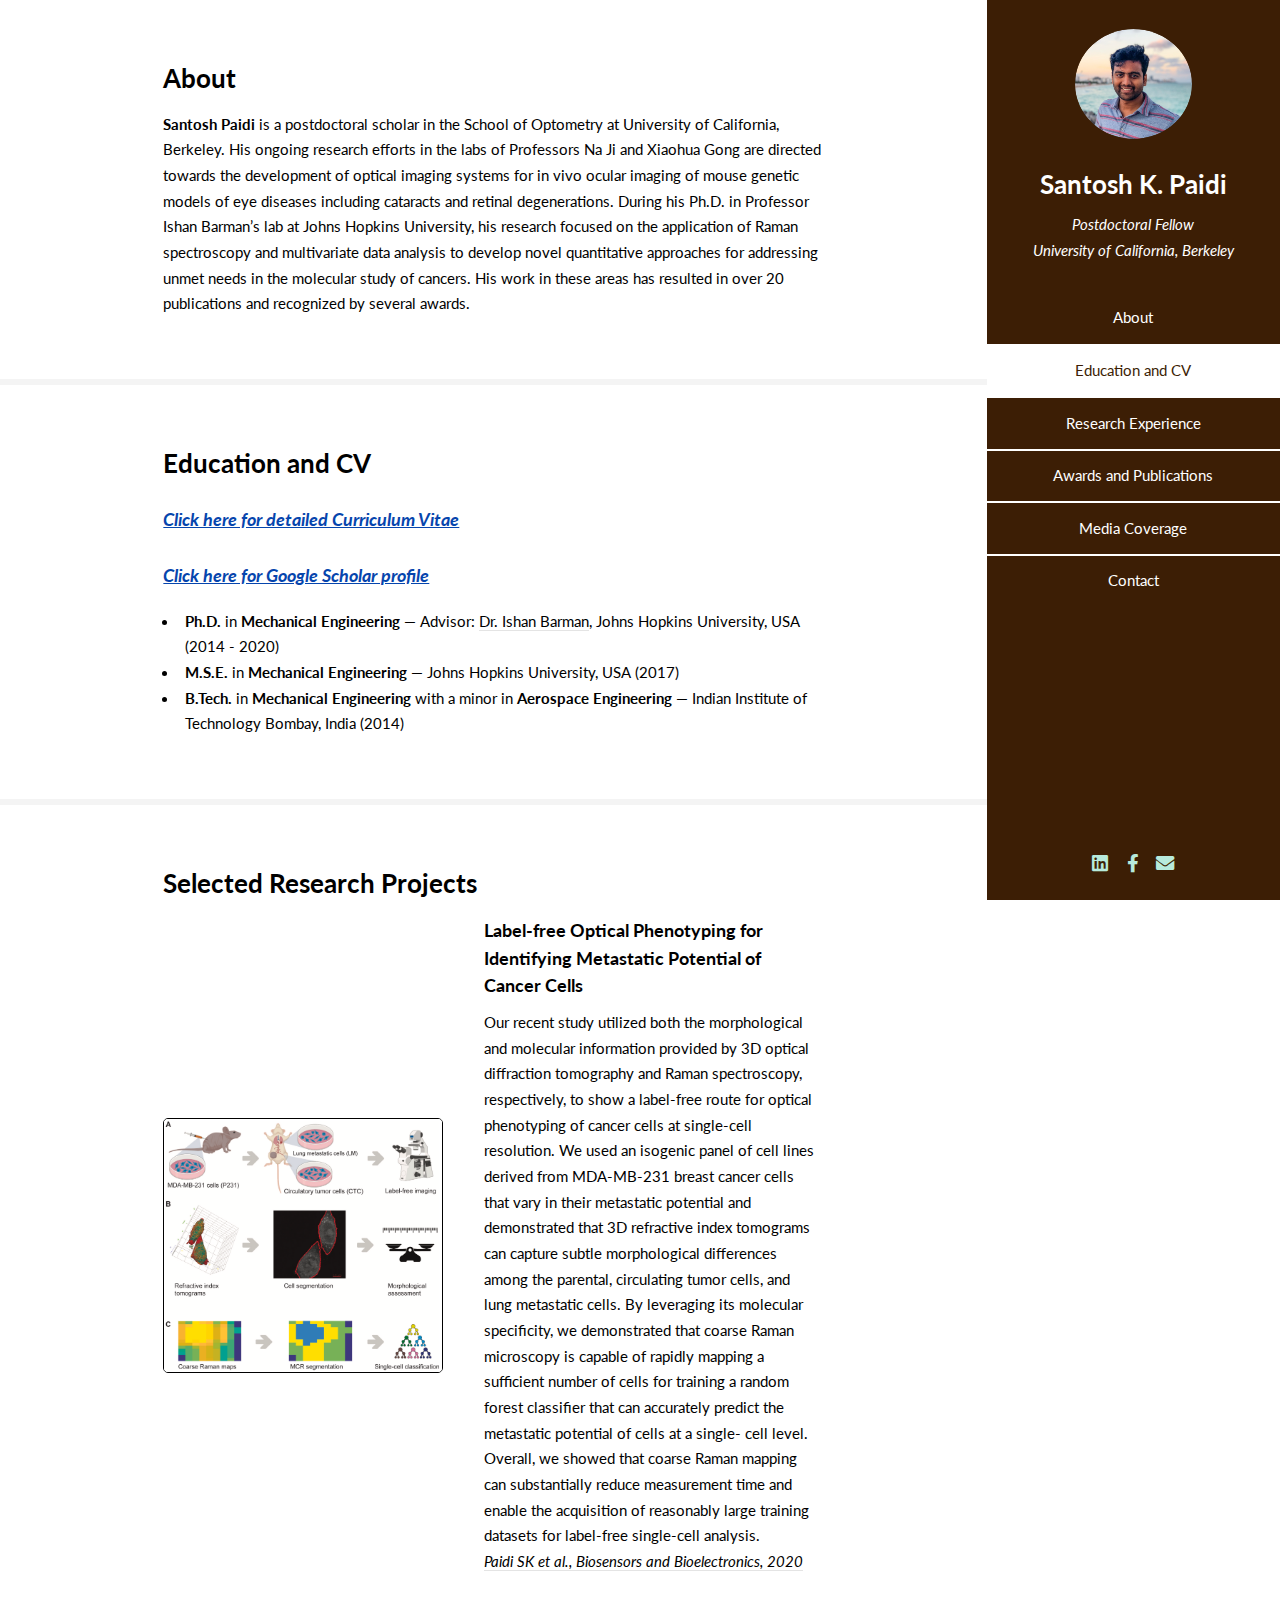
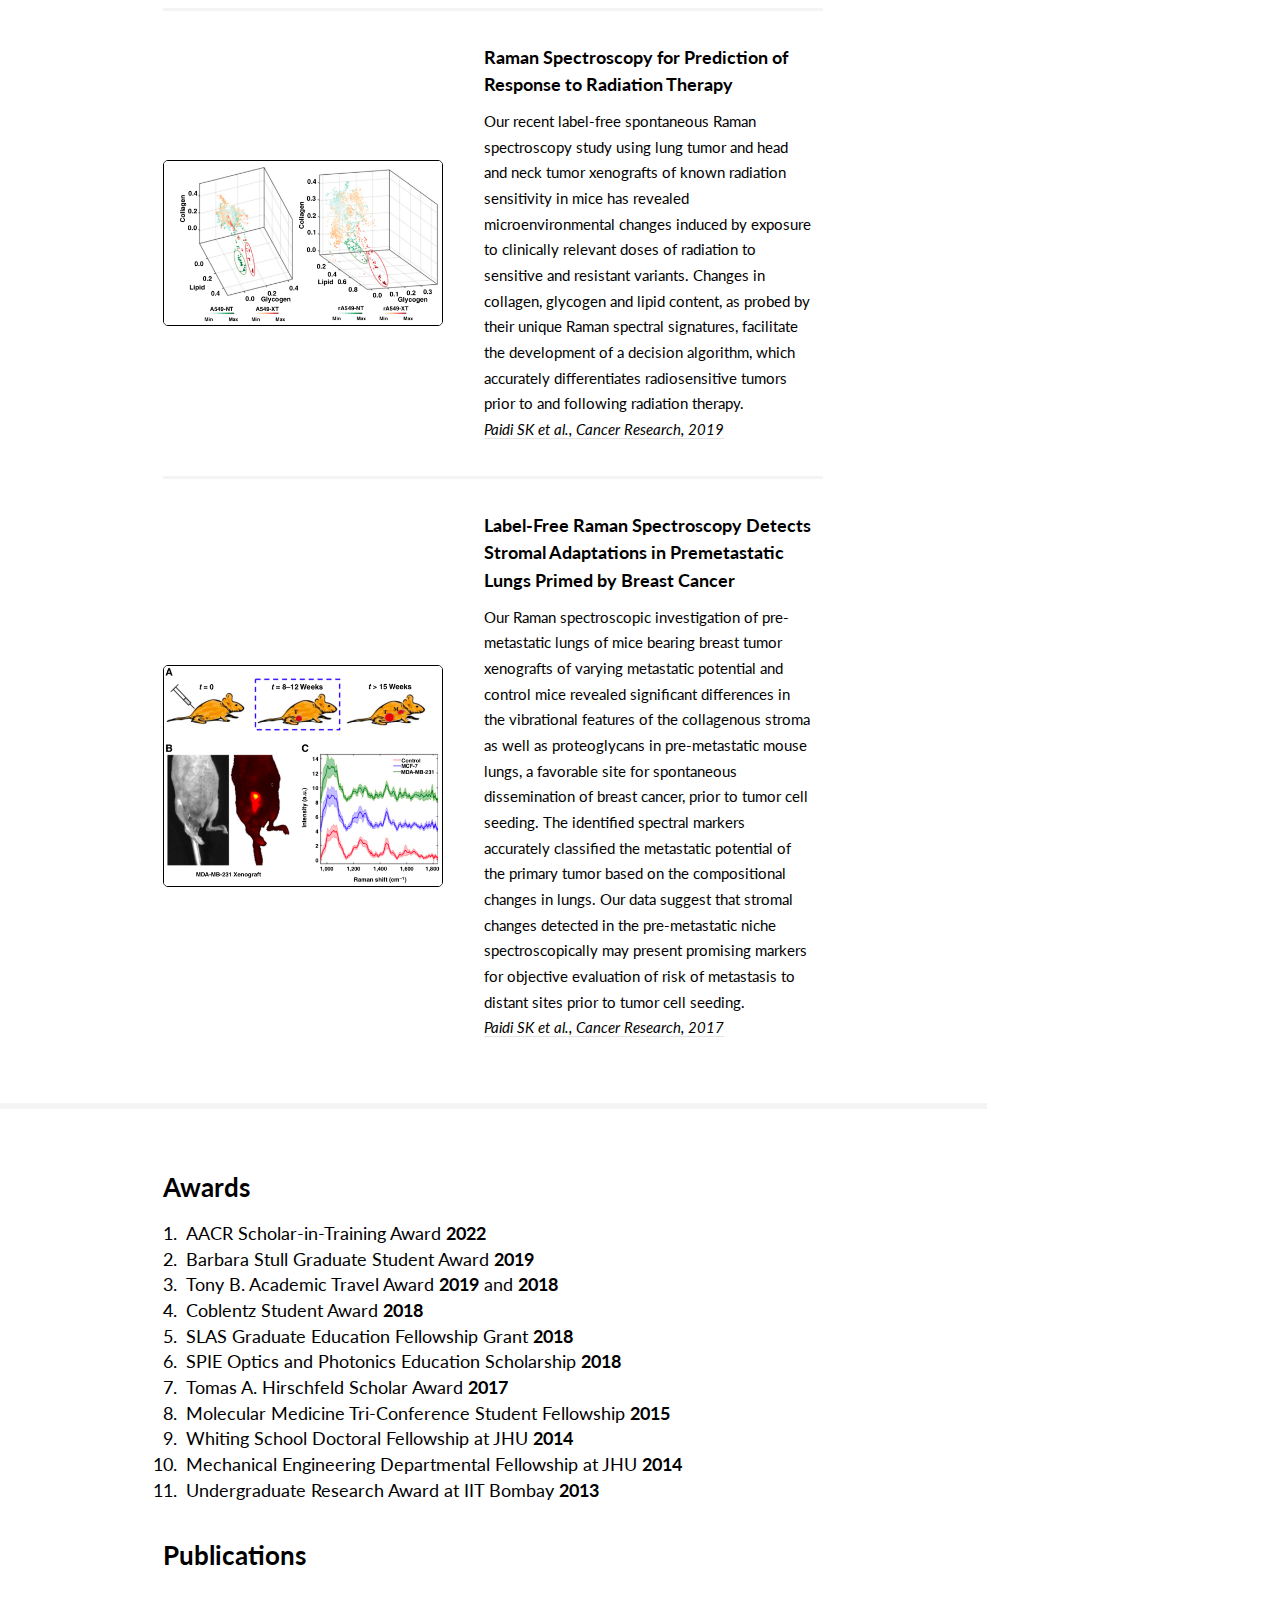
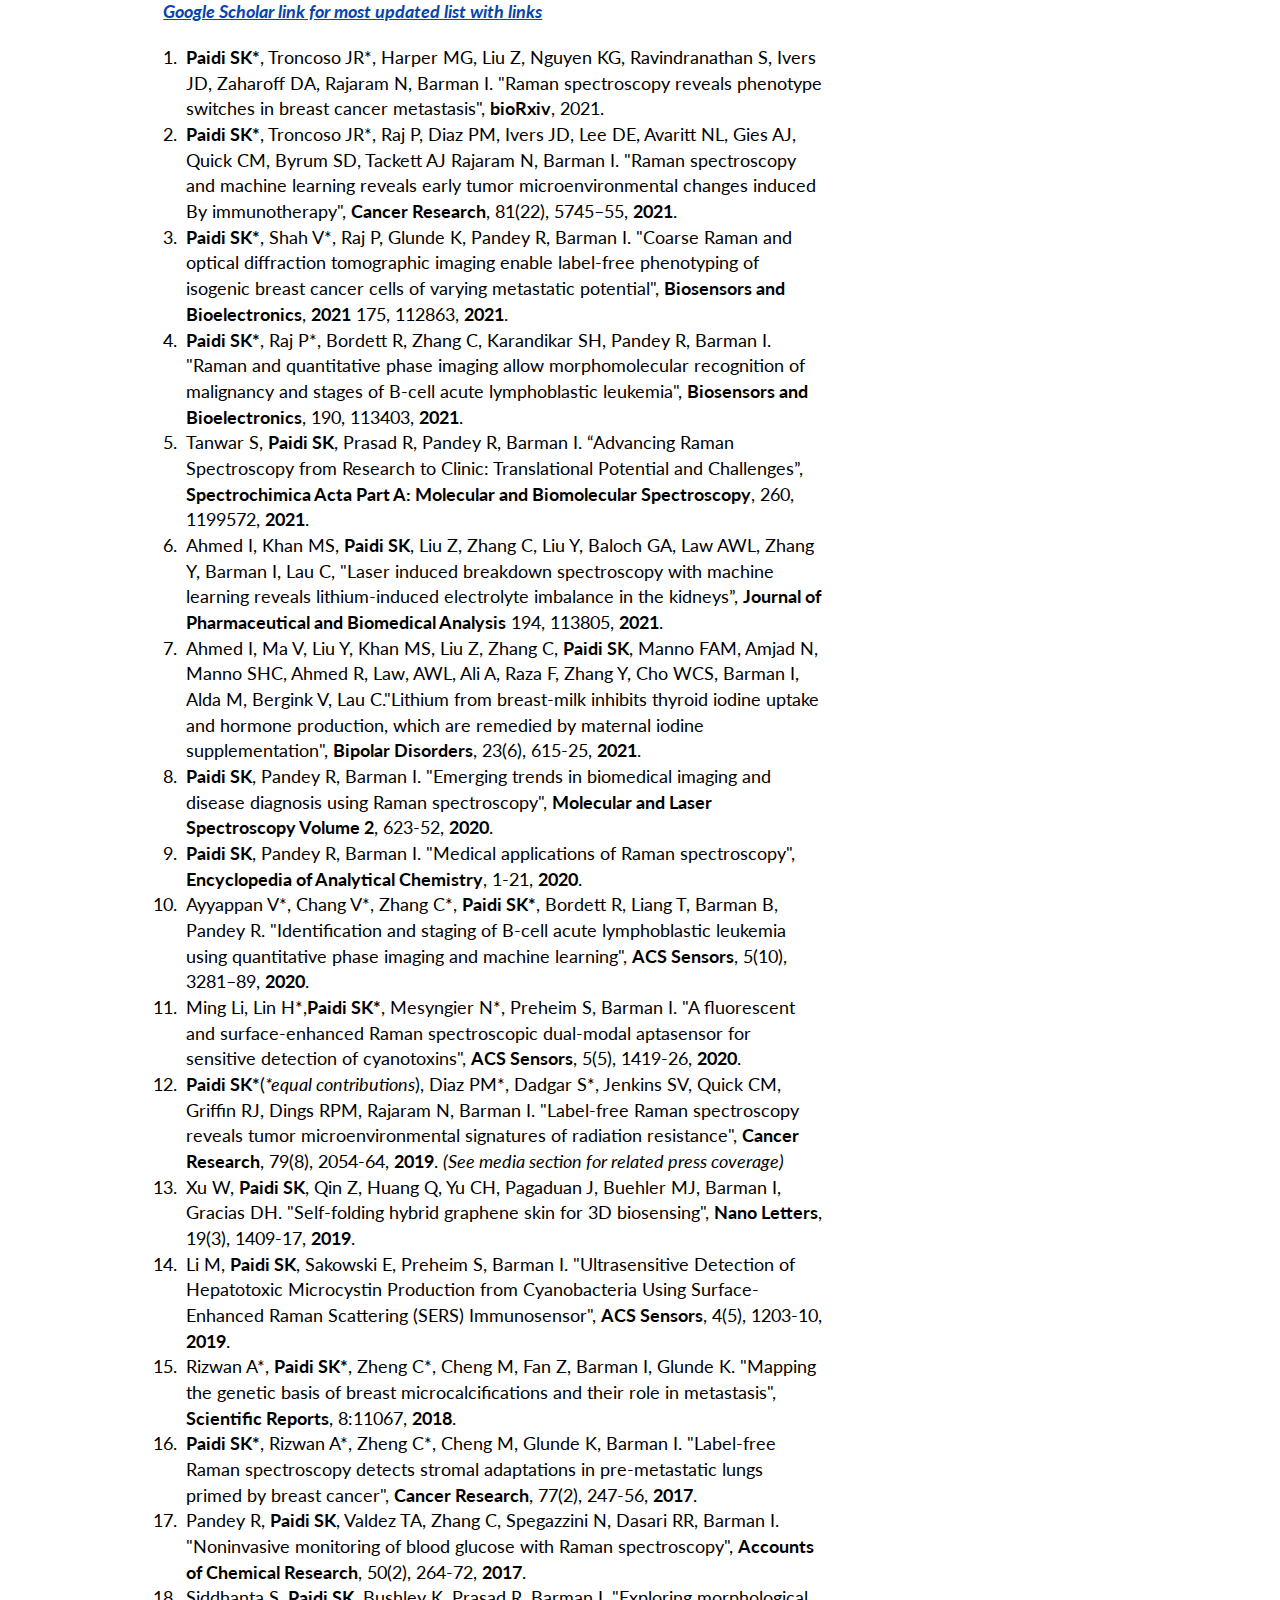
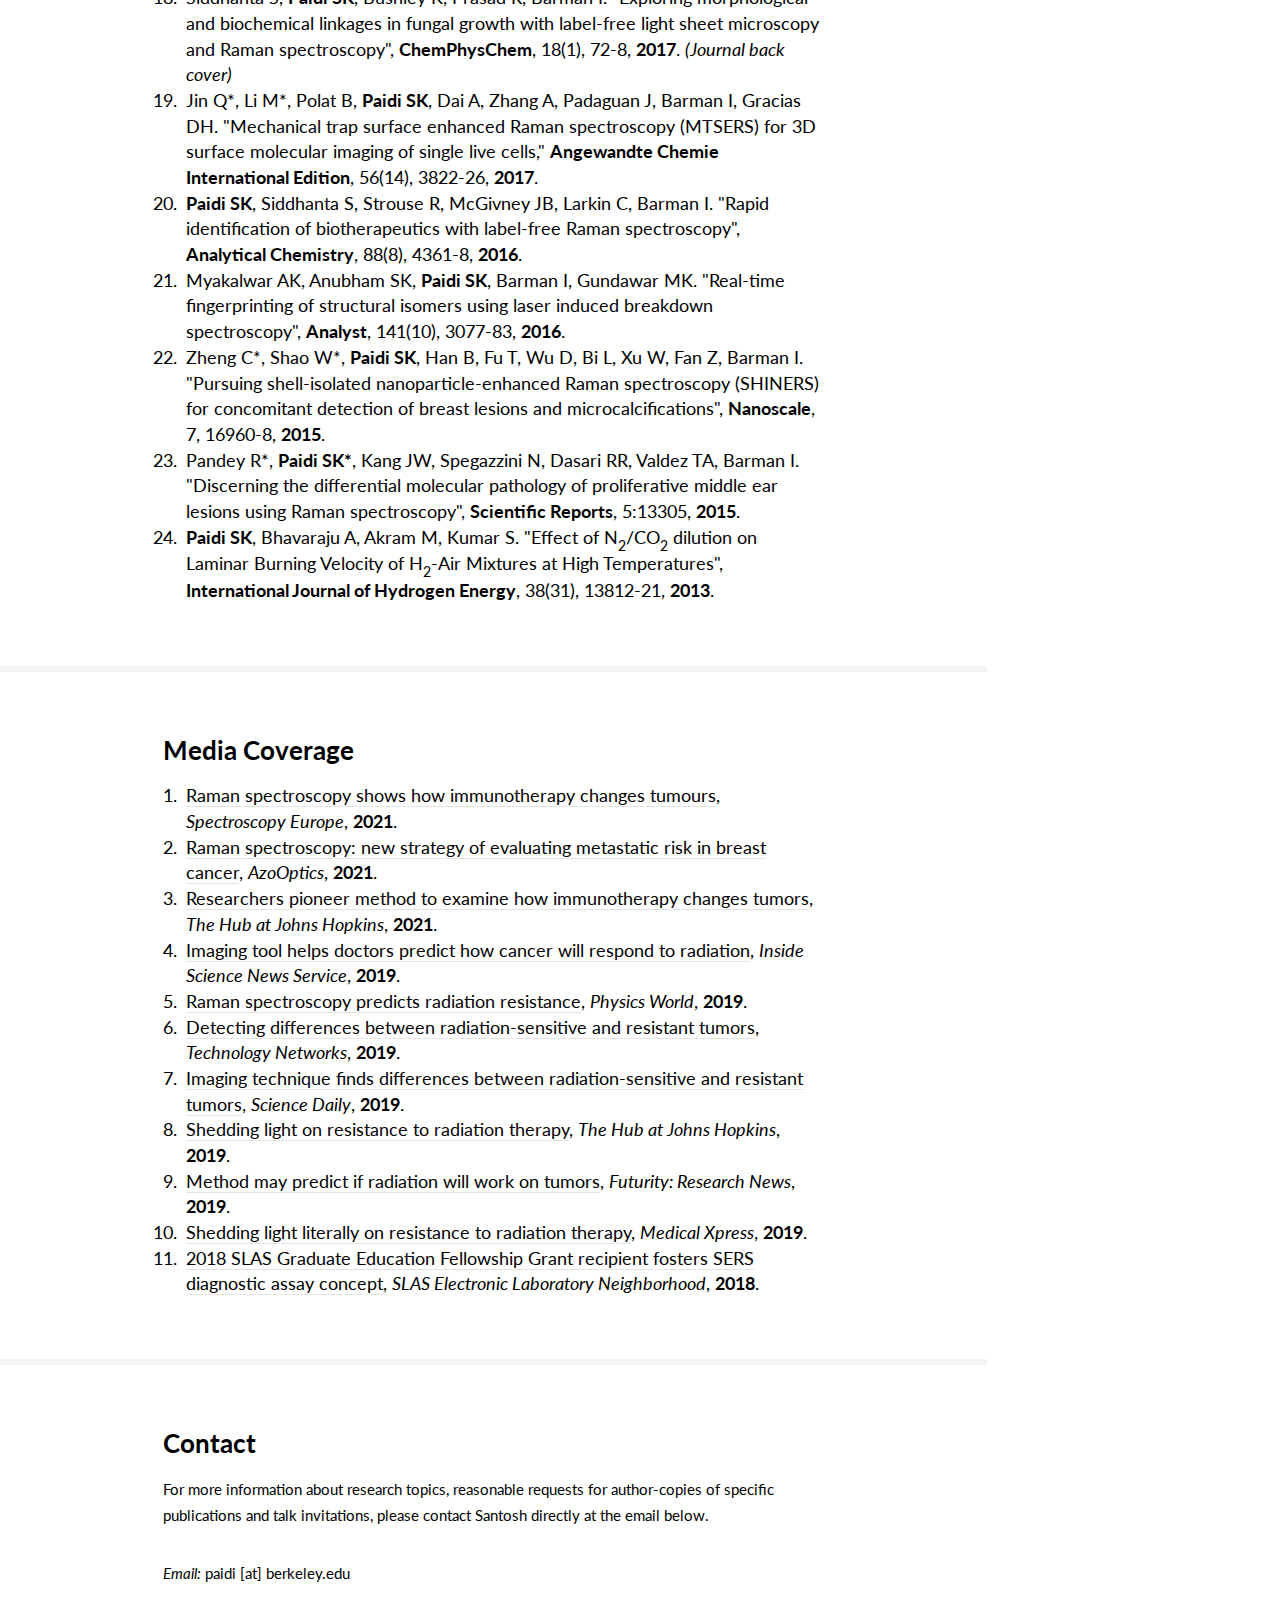
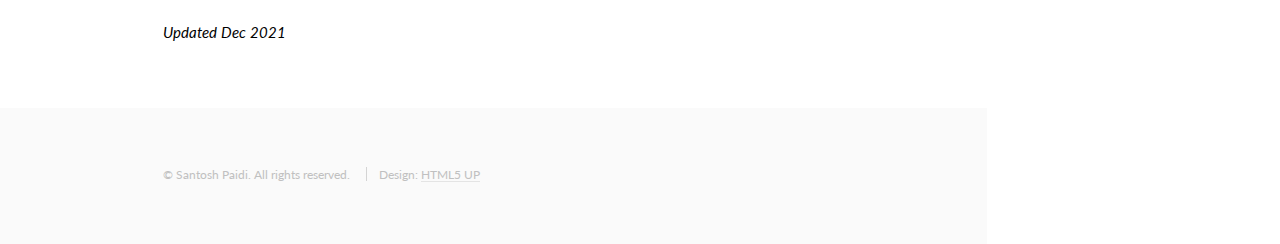
==== commit af3da6fe: "Update index.html" ====
--- a/index.html
+++ b/index.html
@@ -355,6 +355,7 @@
             <h3>Contact</h3>
 	   <p> For more information about research topics, reasonable requests for author-copies of specific publications and talk invitations, please contact Santosh directly at the email below.
             <p><i>Email:</i> paidi [at] berkeley.edu</p>
+		  <p><i>Updated Dec 2021</i></p>
             <!-- 							<form method="post" action="#">
 										<div class="row gtr-uniform">											<div class="col-6 col-12-xsmall"><input type="text" name="name" id="name" placeholder="Name" /></div>
 											<div class="col-6 col-12-xsmall"><input type="email" name="email" id="email" placeholder="Email" /></div>											<div class="col-12"><input type="text" name="subject" id="subject" placeholder="Subject" /></div>
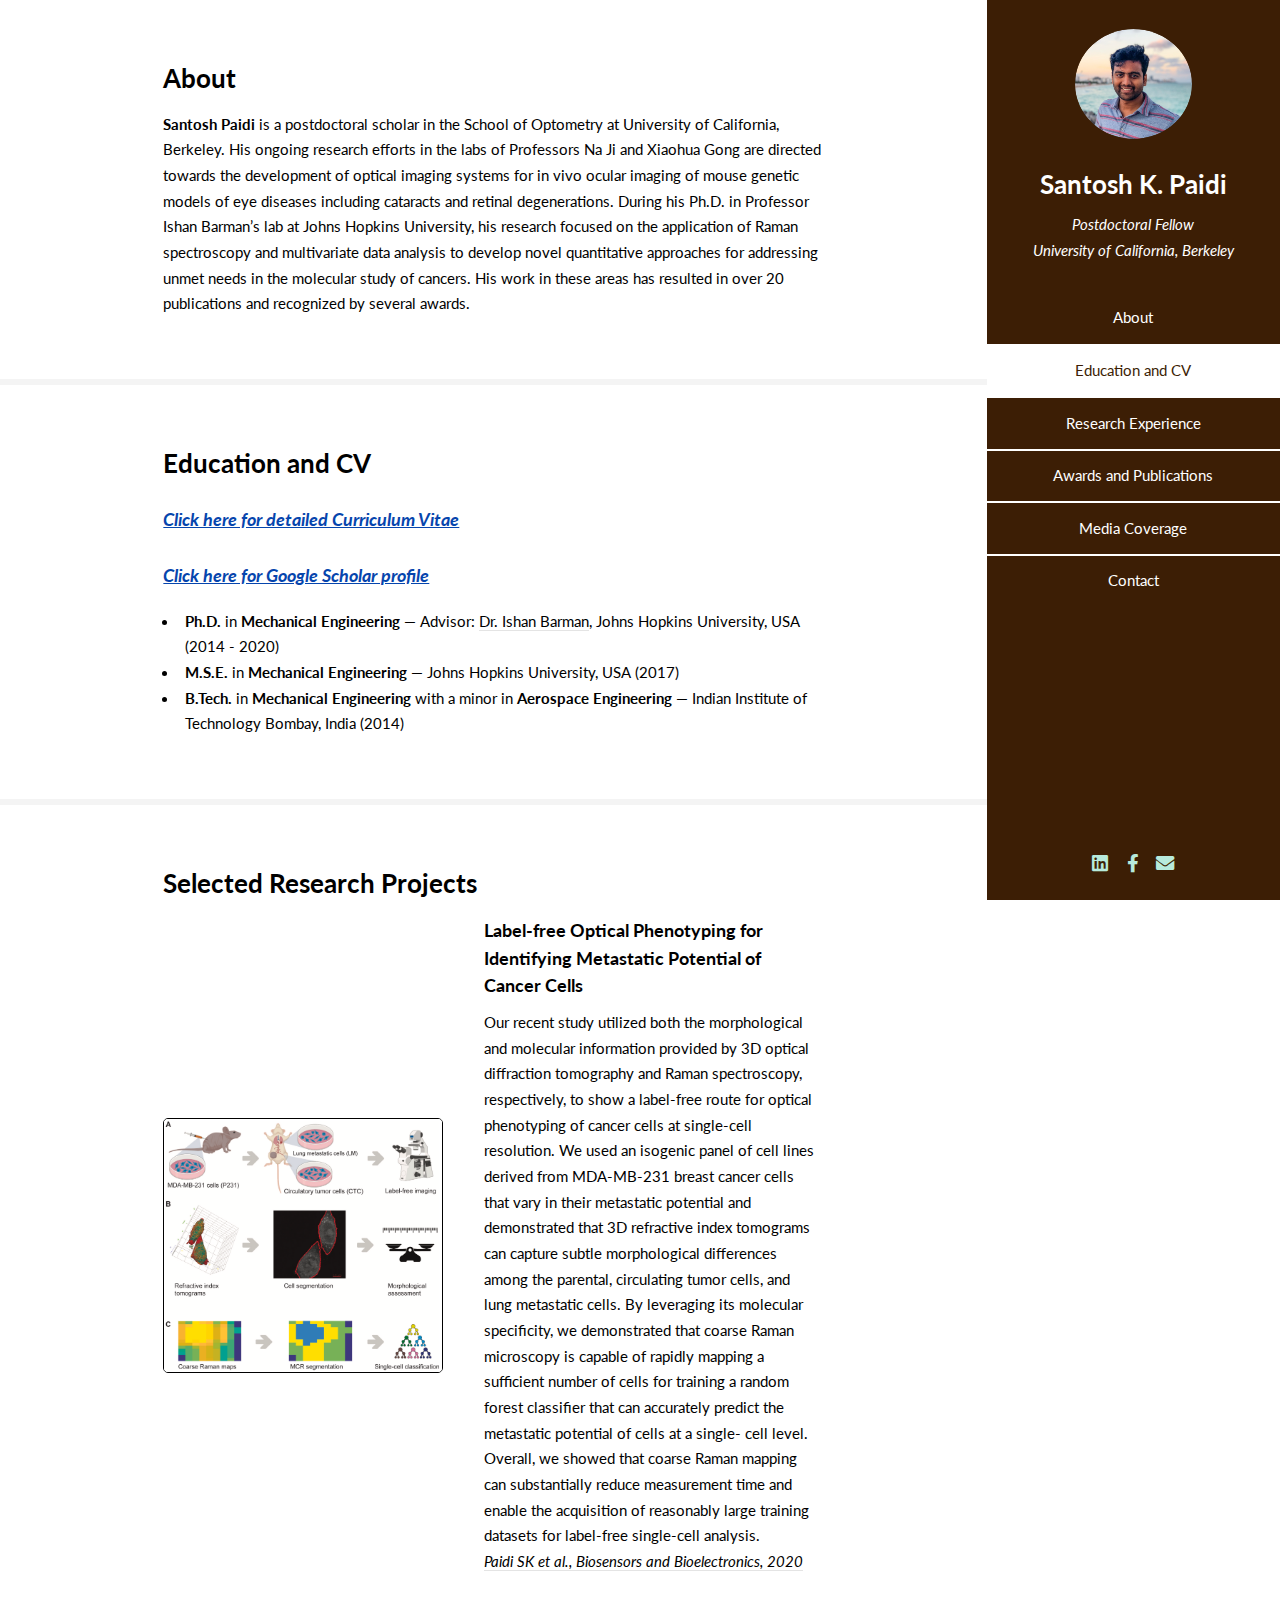
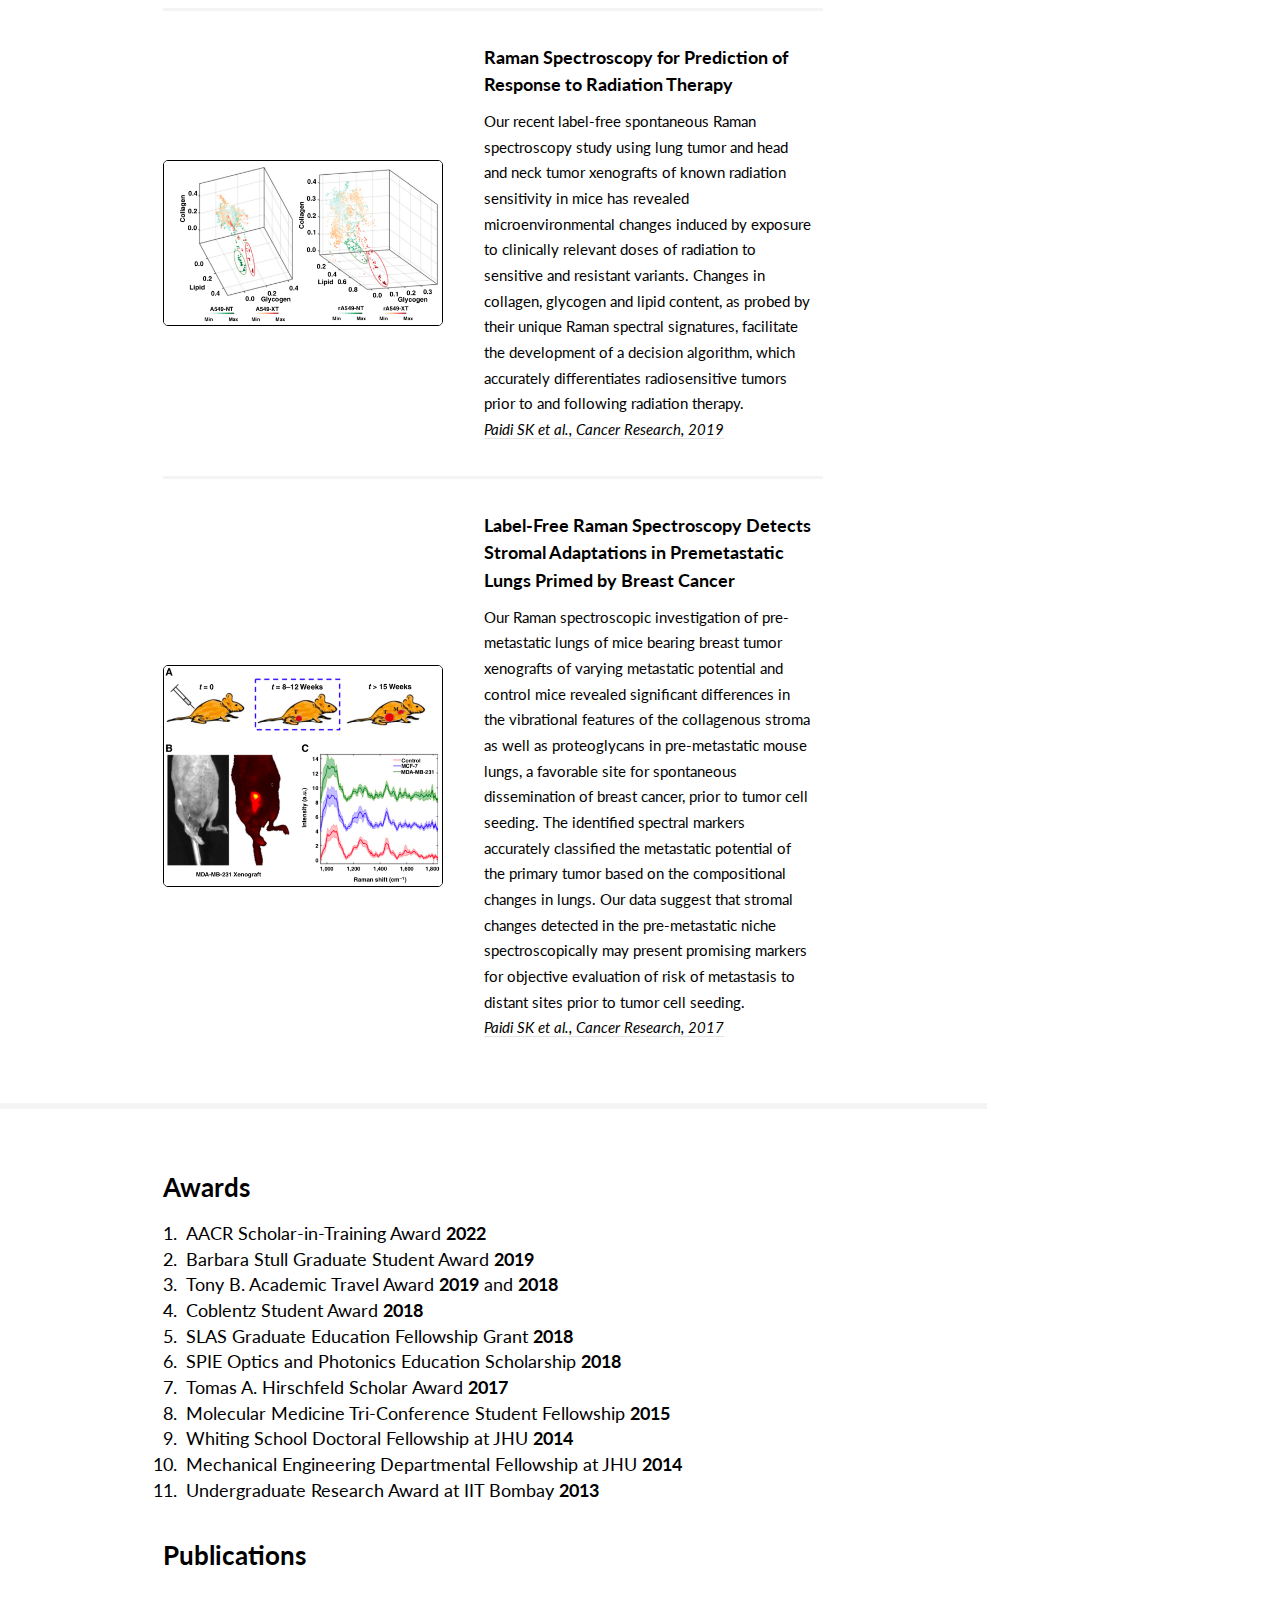
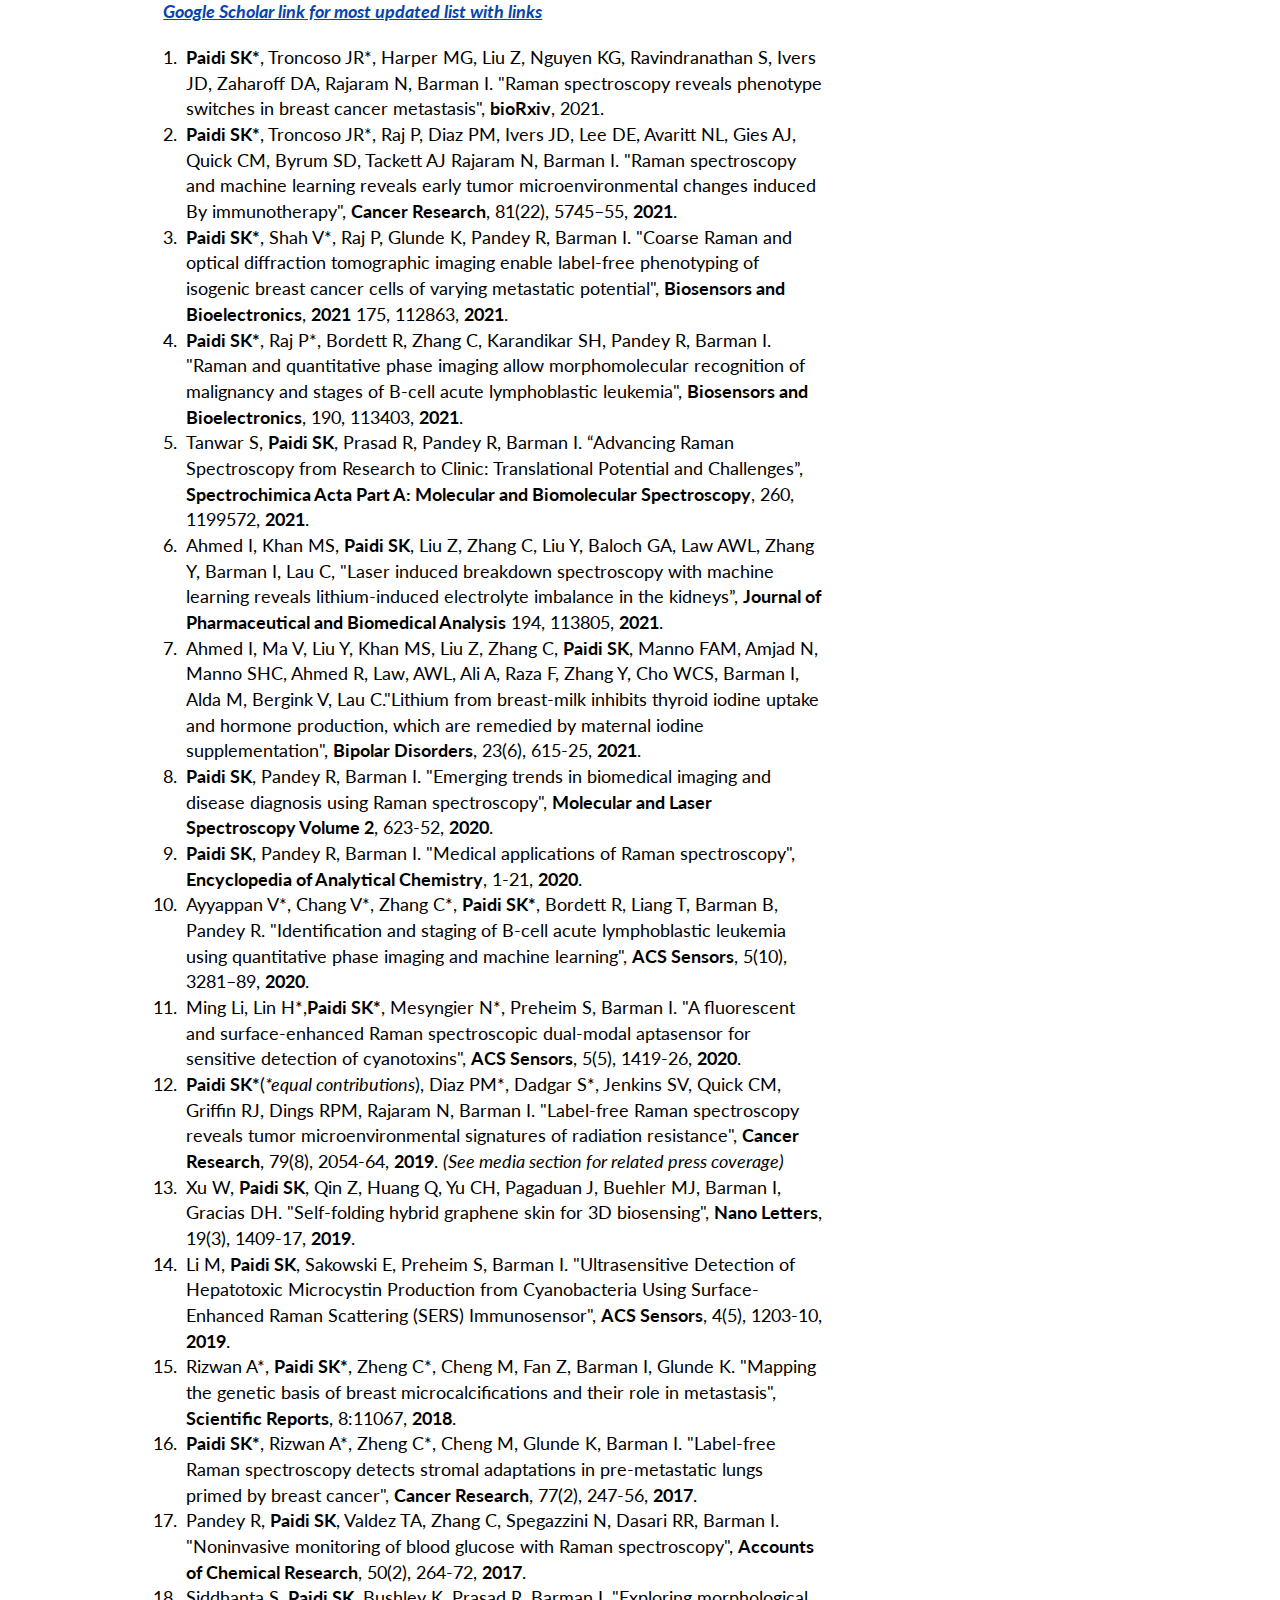
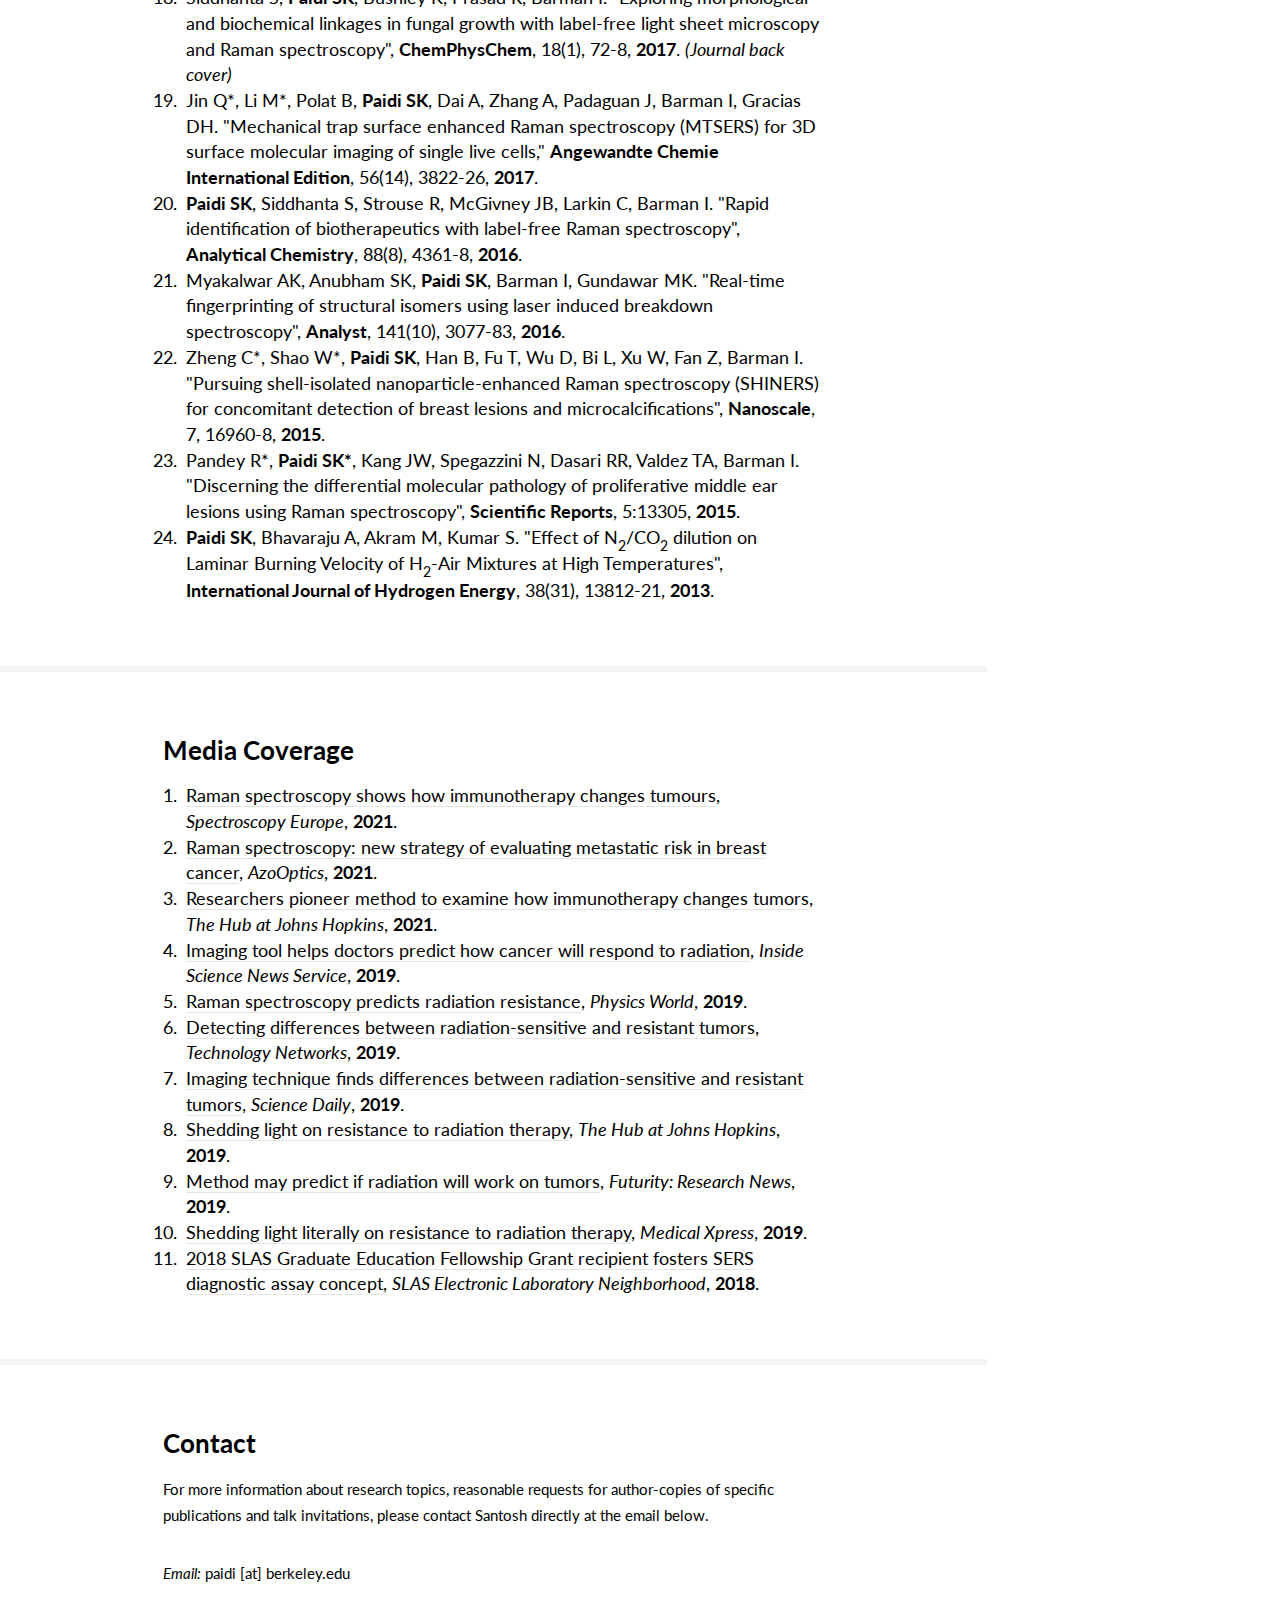
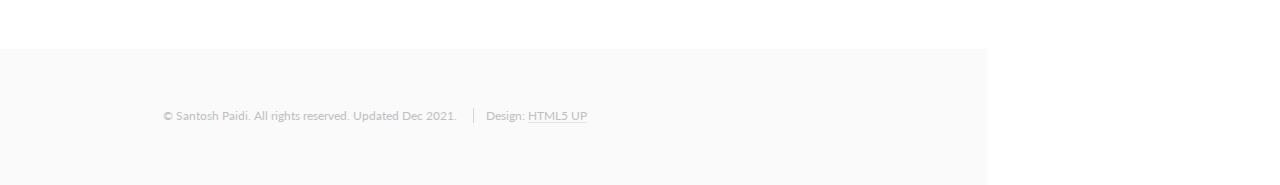
==== commit 8cfc7eab: "Update index.html" ====
--- a/index.html
+++ b/index.html
@@ -355,7 +355,7 @@
             <h3>Contact</h3>
 	   <p> For more information about research topics, reasonable requests for author-copies of specific publications and talk invitations, please contact Santosh directly at the email below.
             <p><i>Email:</i> paidi [at] berkeley.edu</p>
-		  <p><i>Updated Dec 2021</i></p>
+		  <!--<p><i>Updated Dec 2021</i></p>-->
             <!-- 							<form method="post" action="#">
 										<div class="row gtr-uniform">											<div class="col-6 col-12-xsmall"><input type="text" name="name" id="name" placeholder="Name" /></div>
 											<div class="col-6 col-12-xsmall"><input type="email" name="email" id="email" placeholder="Email" /></div>											<div class="col-12"><input type="text" name="subject" id="subject" placeholder="Subject" /></div>
@@ -535,7 +535,7 @@
       <section id="footer">
         <div class="container">
           <ul class="copyright">
-            <li>© Santosh Paidi. All rights reserved.</li>
+            <li>© Santosh Paidi. All rights reserved. Updated Dec 2021.</li>
             <li>Design: <a href="http://html5up.net">HTML5 UP</a></li>
           </ul>
         </div>
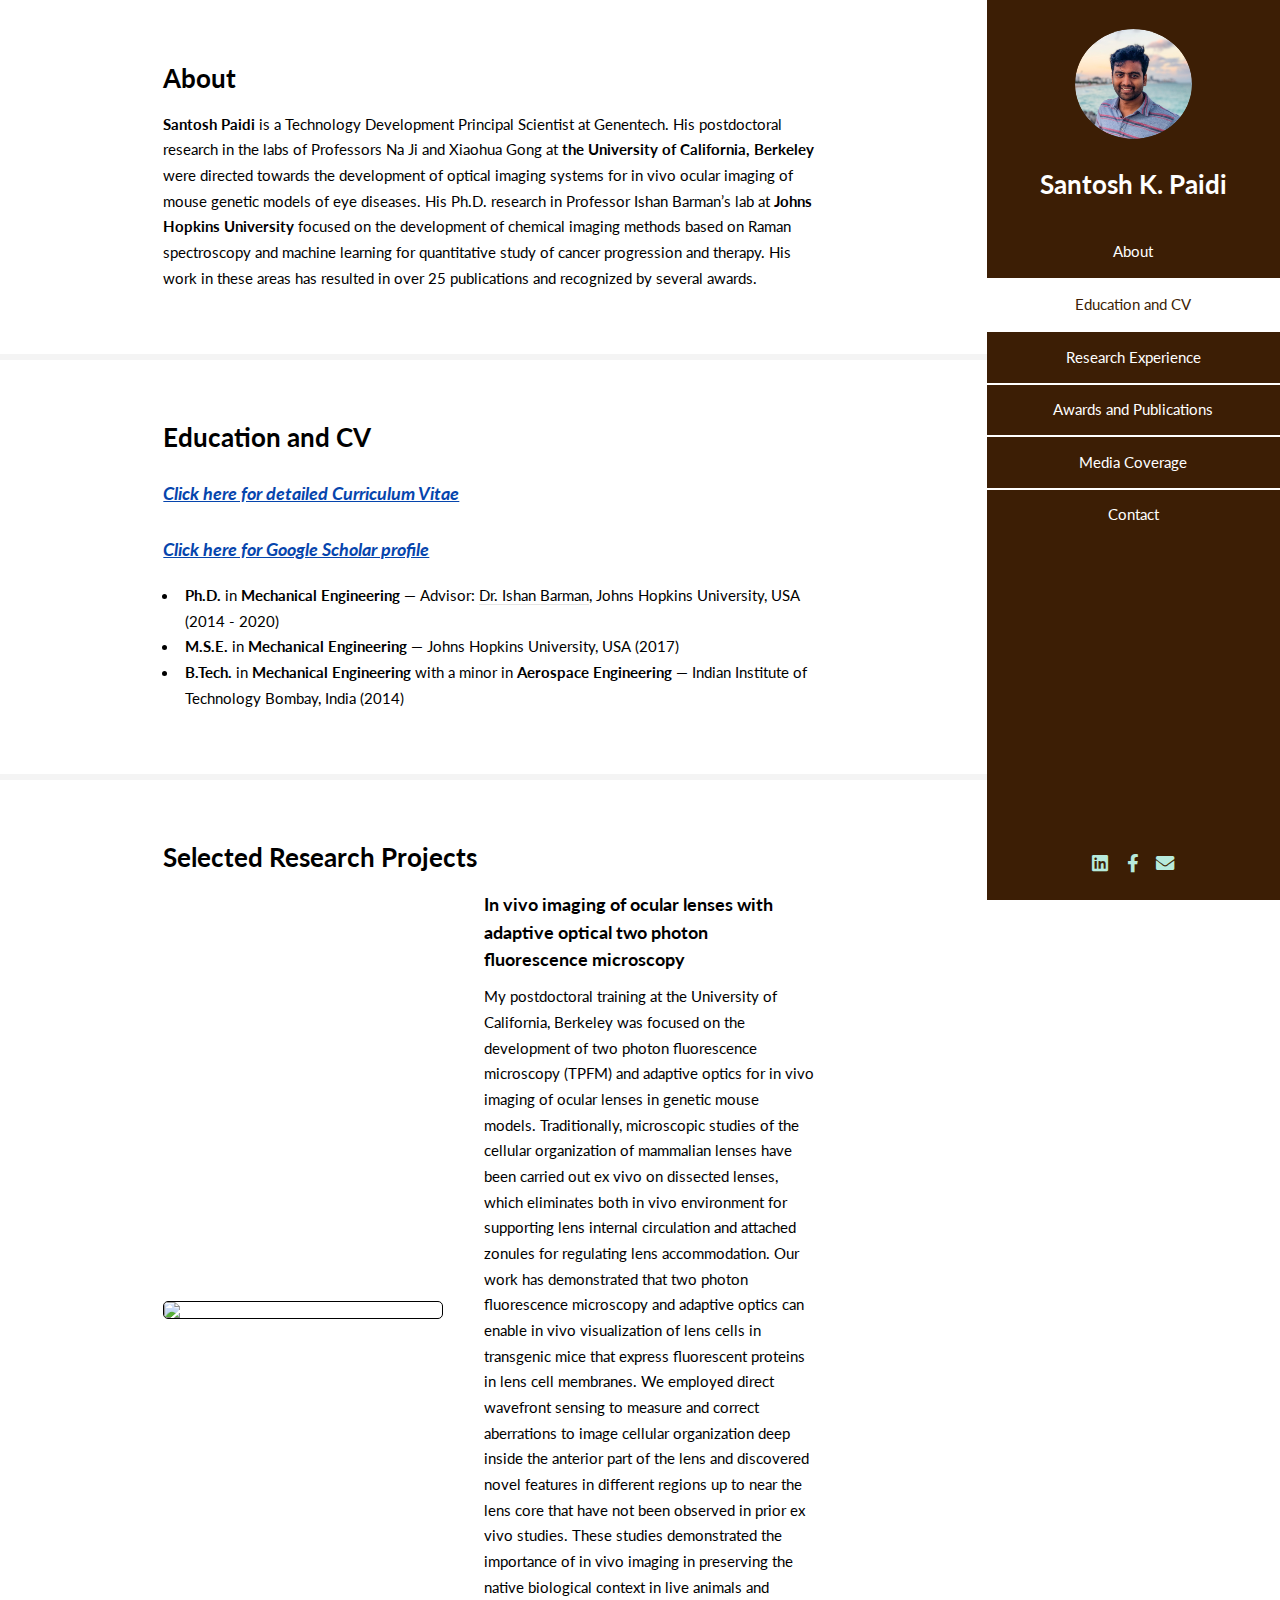
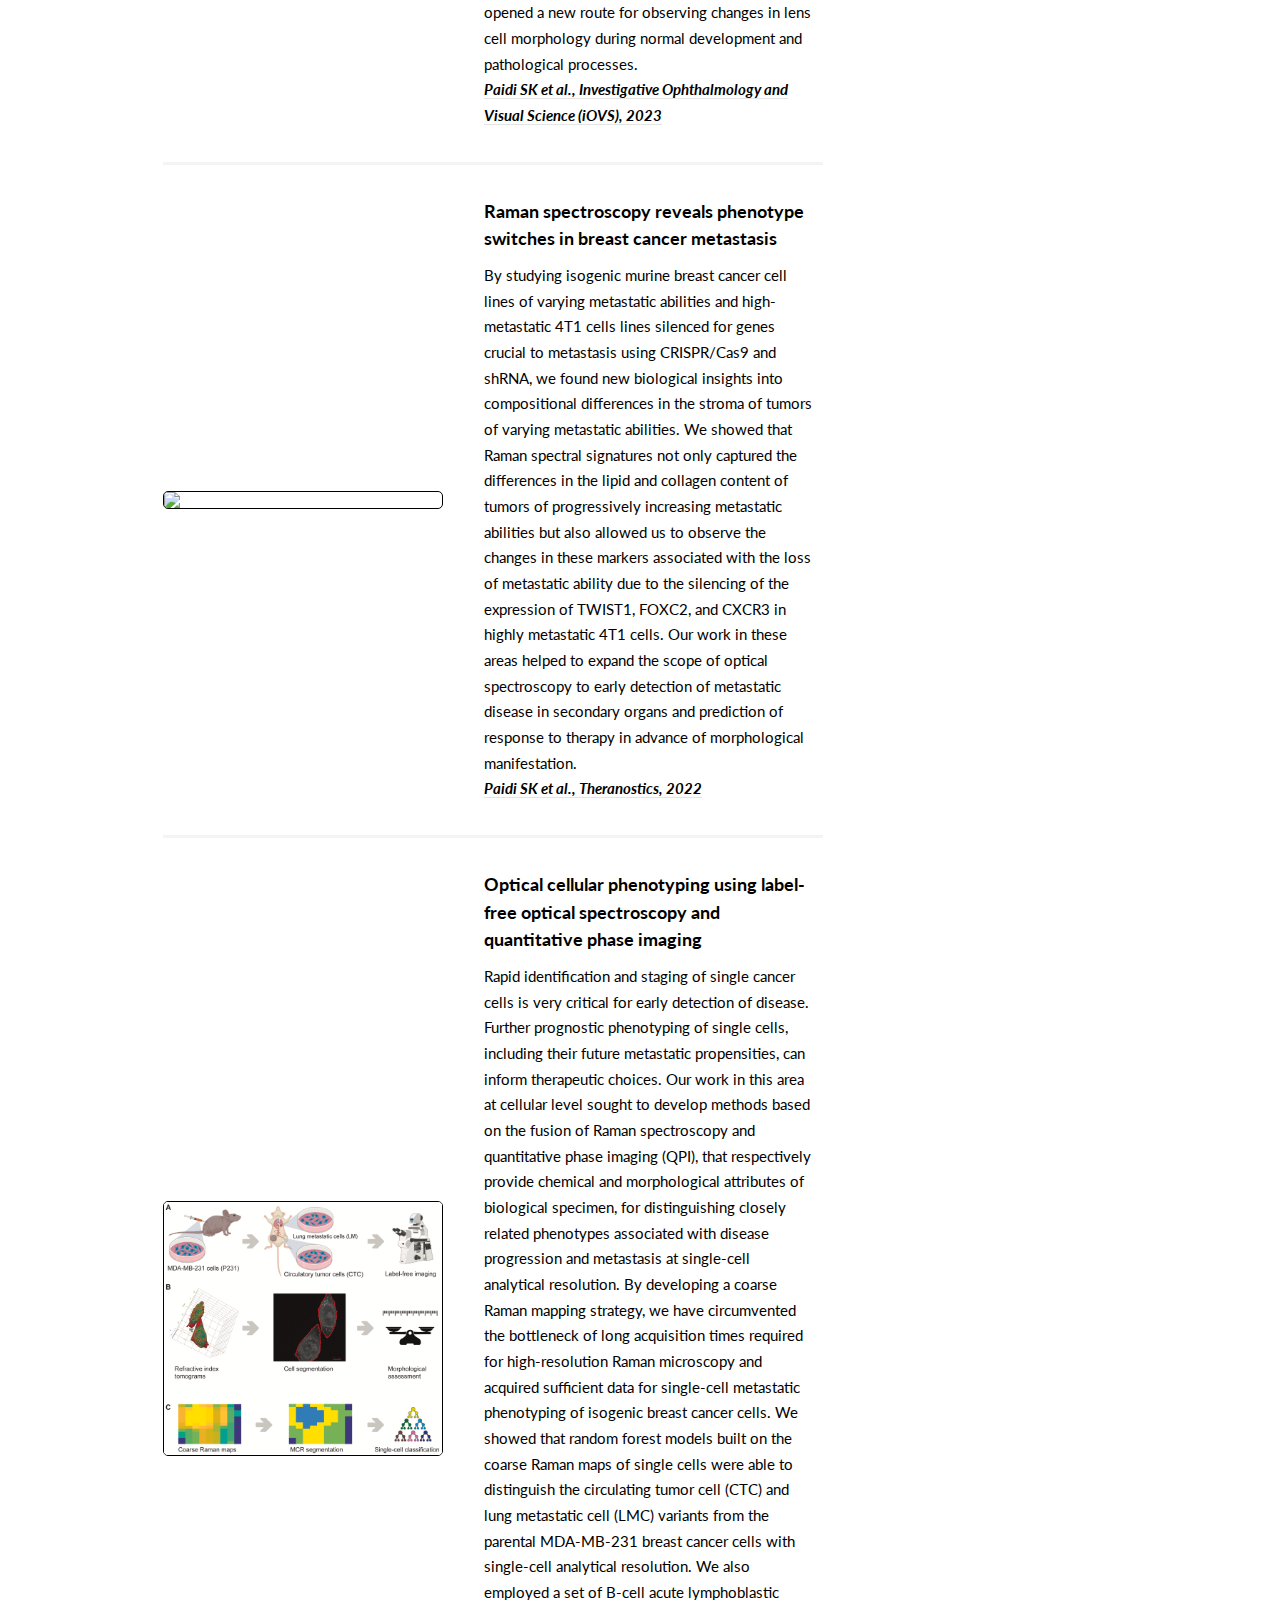
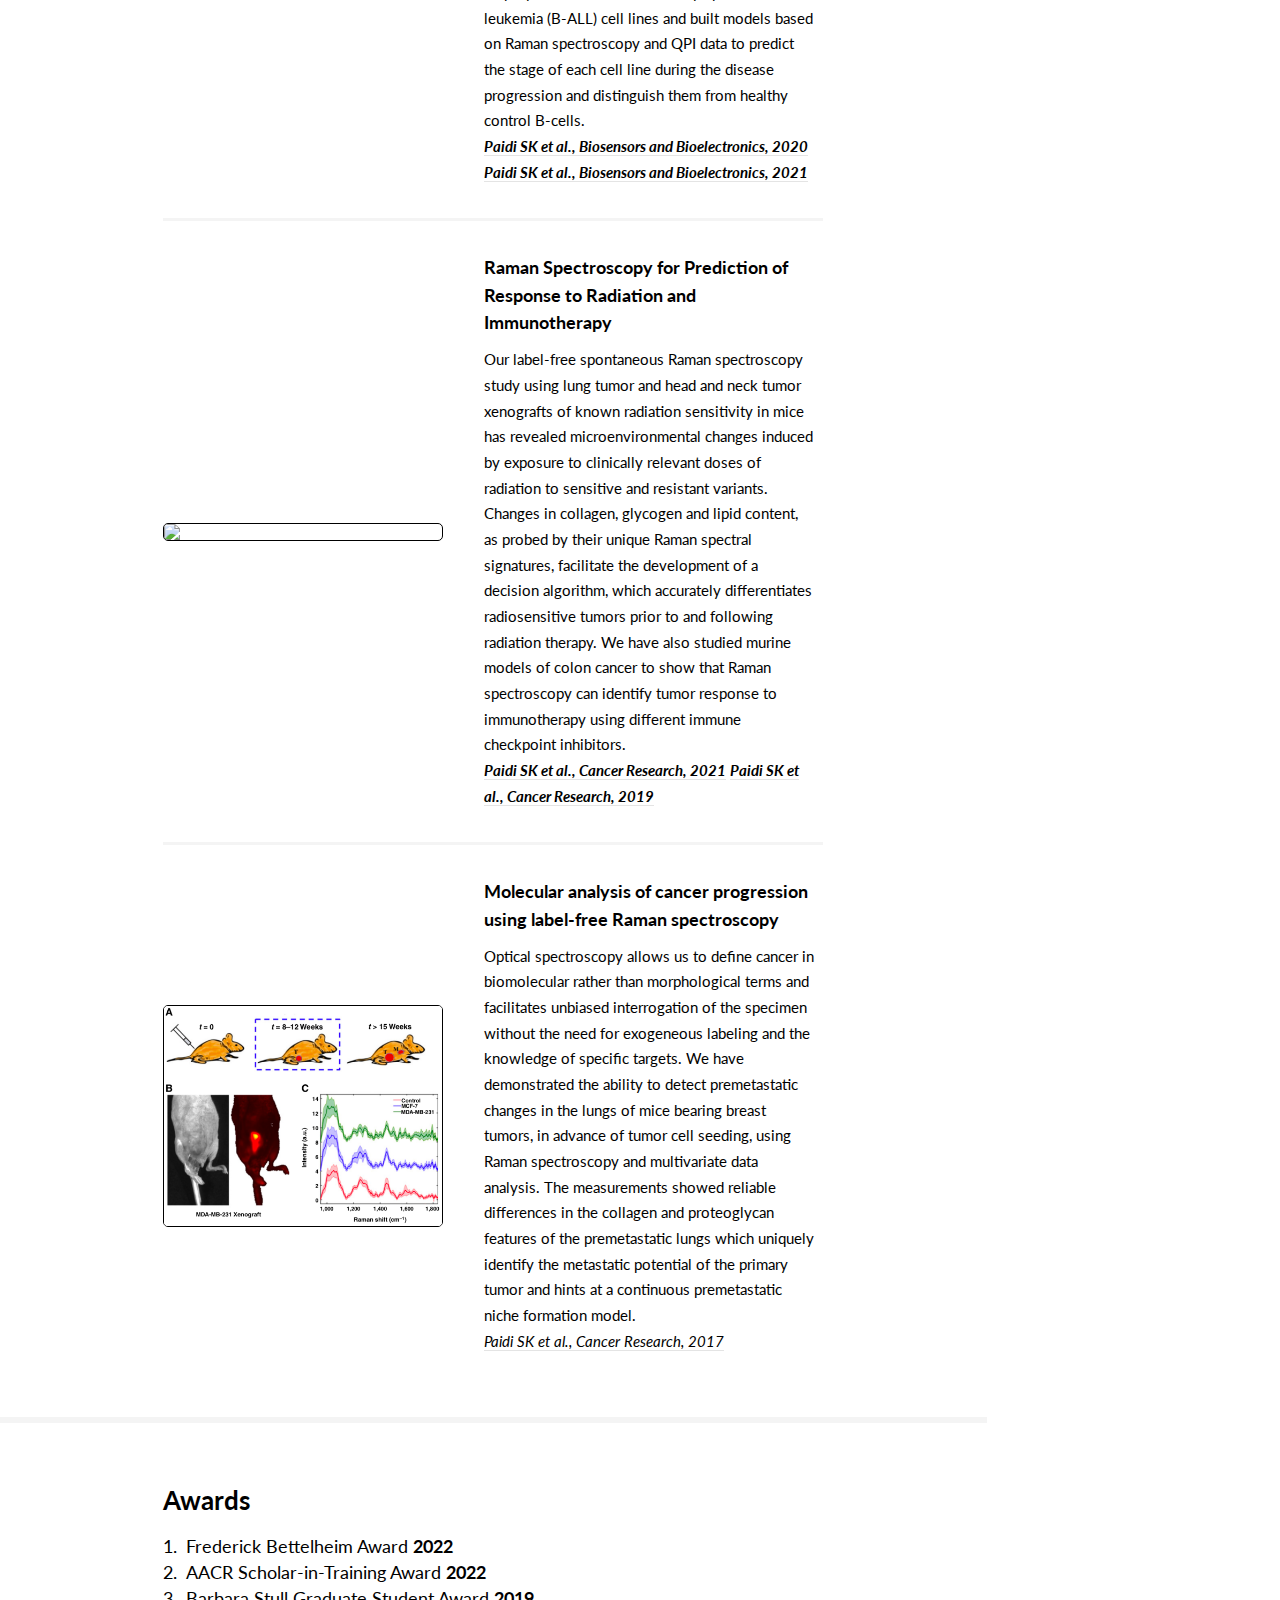
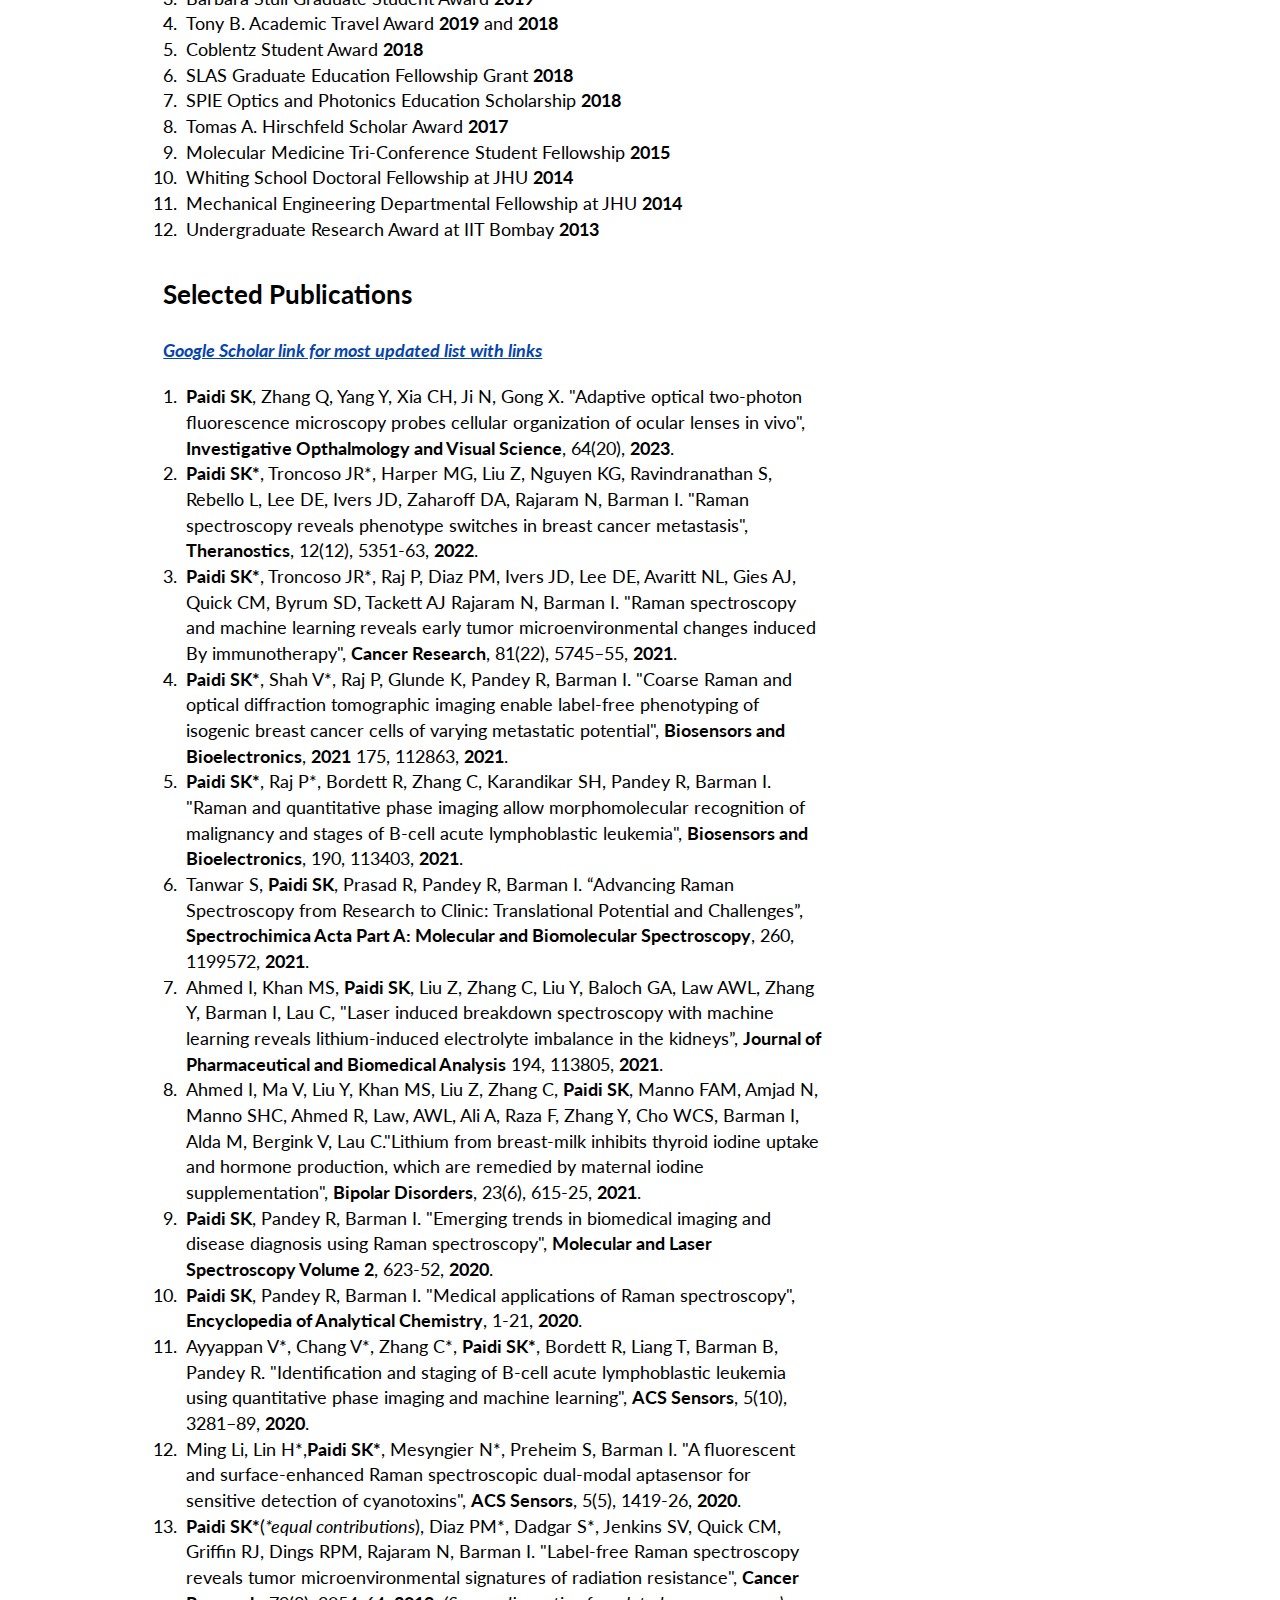
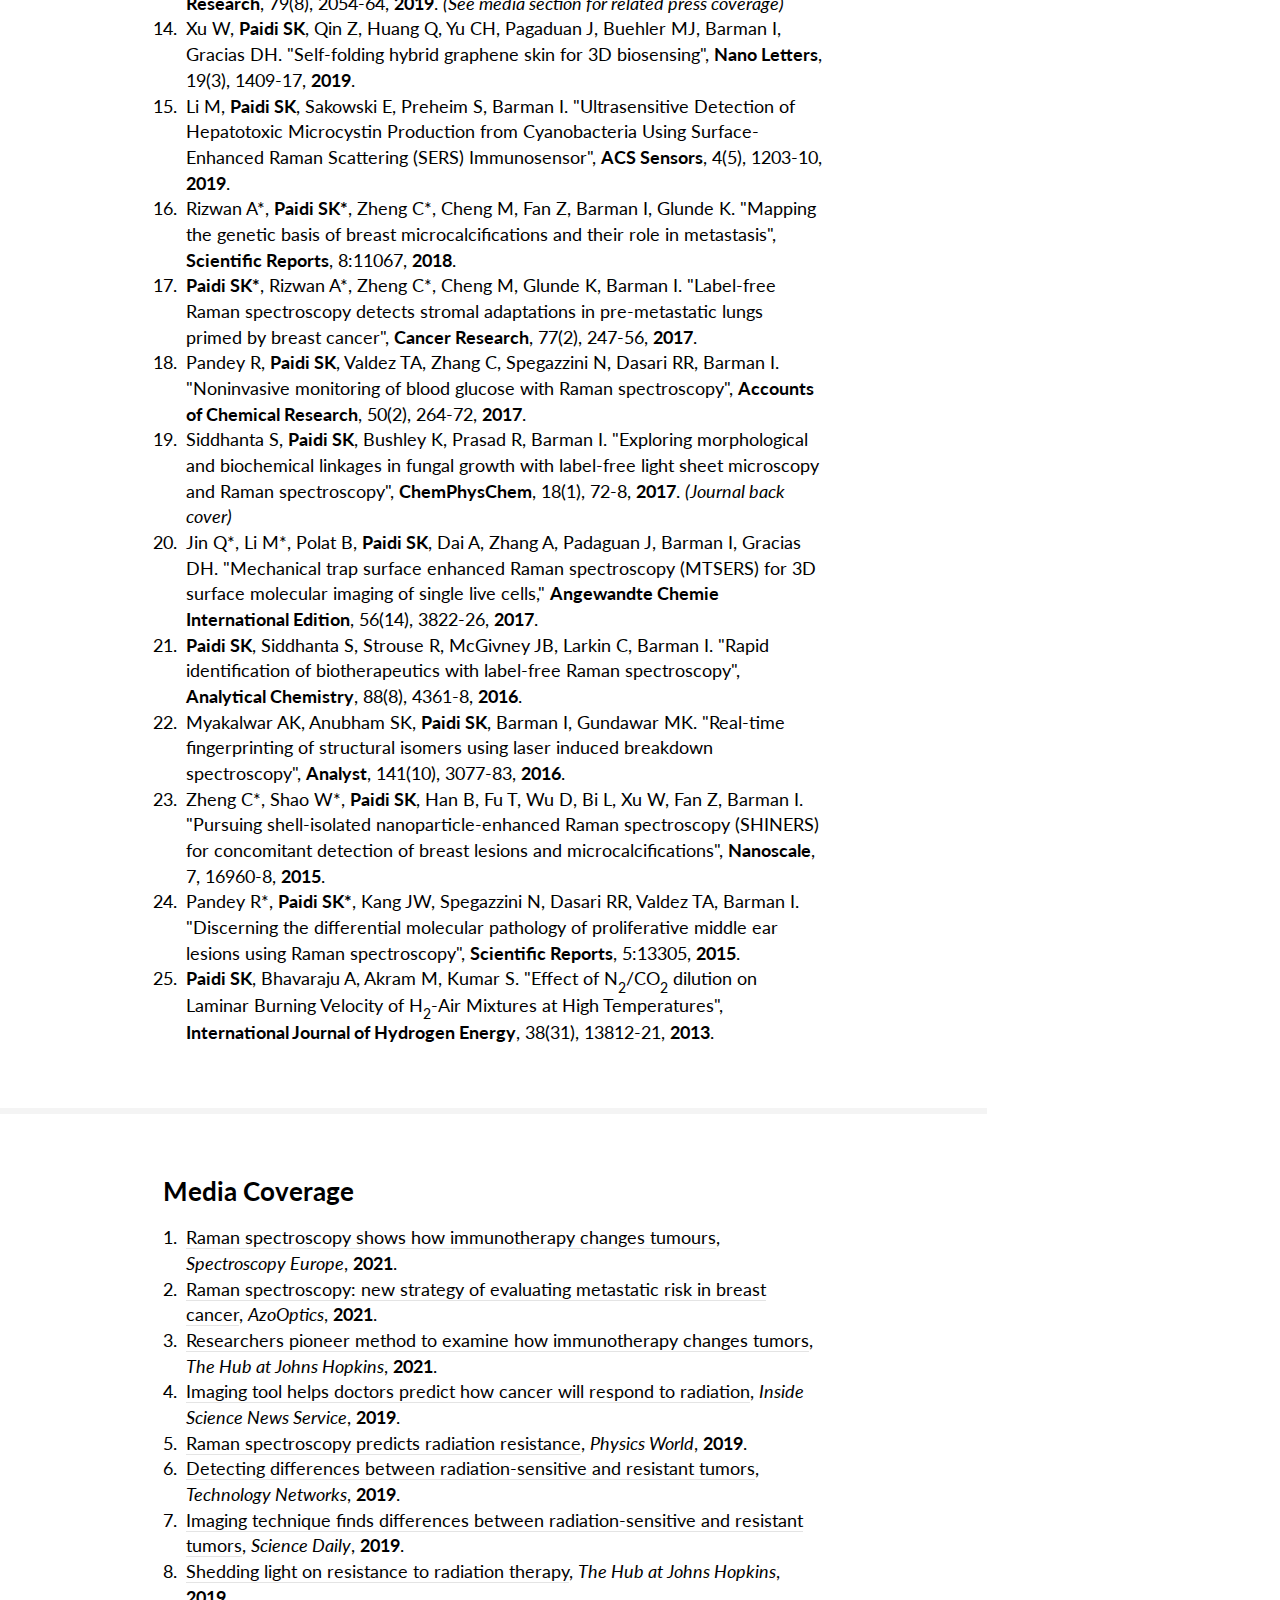
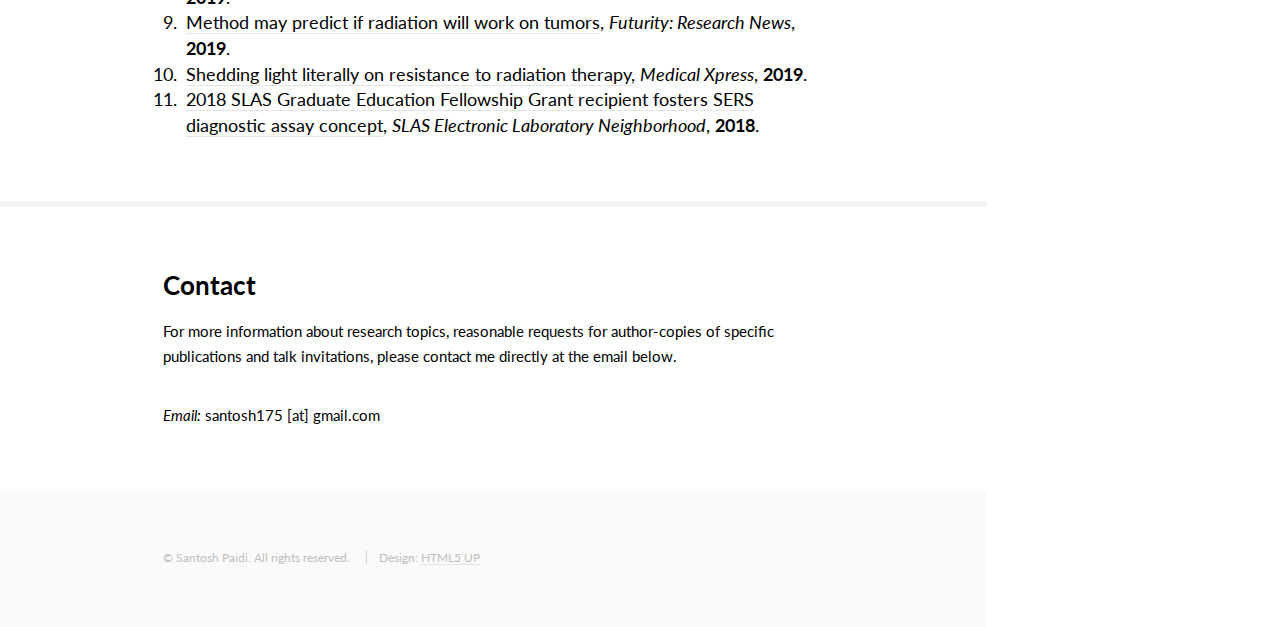
==== commit 73fd2dbe: "Add files via upload" ====
--- a/index.html
+++ b/index.html
@@ -1,553 +1,573 @@
-<!DOCTYPE html>
-<!--
-	Santosh Paidi	html5up.net | @ajlkn
-	Free for personal and commercial use under the CCA 3.0 license (html5up.net/license)-->
-<html>
-  <head>
-    <meta http-equiv="content-type" content="text/html; charset=utf-8">
-    <title>Santosh Paidi, Ph.D. | Personal homepage</title>
-    <meta name="keywords" content="Santosh Paidi, Santosh Kumar Paidi, Santosh K Paidi, Graduate Student, Postdoctoral Fellow, Ph.D. Student, Johns Hopkins University, JHU, Raman spectroscopy, Biomedical optics, SERS, Publications, Research, Personal Page, SVM, Cancer Research, Radiation therapy">
-    <meta name="description" content="Santosh Paidi's Personal Website">
-    <meta name="viewport" content="width=device-width, initial-scale=1, user-scalable=no">
-    <link rel="stylesheet" href="assets/css/main.css">
-    <script type="application/ld+json">
-		{
-      			"@context" : "http://schema.org",
-      			"@type" : "Person",
-      			"name" : "Santosh Paidi",
-      			"url" : "https://santoshpaidi.com",
-      			"sameAs" : null
-    		}
- 		</script>
-  </head>
-  <body class="is-preload">
-    <!-- Header -->
-    <section id="header">
-      <header> <span class="image avatar"><img src="images/Santosh_Paidi_2019.jpg"
-            alt="Santosh Paidi"></span>
-        <h1 id="logo"><a href="">Santosh K. Paidi</a></h1>
-        <p>Postdoctoral Fellow<br>
-          University of California, Berkeley</p>
-      </header>
-      <nav id="nav">
-        <ul>
-          <li><a href="#about" class="active">About</a></li>
-          <li><a href="#education">Education and CV</a></li>
-          <li><a href="#research">Research Experience</a></li>
-          <li><a href="#publications">Awards and Publications</a></li>
-          <li><a href="#media">Media Coverage</a></li>
-          <li><a href="#contact">Contact</a></li>
-        </ul>
-      </nav>
-      <footer>
-        <ul class="icons">
-          <li><a href="https://www.linkedin.com/in/santoshpaidi/" class="icon brands fa-linkedin"><span
-                class="label">Linkedin</span></a></li>
-          <li><a href="https://www.facebook.com/santosh175/" class="icon brands fa-facebook-f"><span
-                class="label">Facebook</span></a></li>
-          <li><a href="mailto:paidi@berkeley.edu" class="icon solid fa-envelope"><span
-                class="label">Email</span></a></li>
-        </ul>
-      </footer>
-    </section>
-    <!-- Wrappers -->
-    <div id="wrapper">
-      <!-- Main -->
-      <div id="main">
-        <!-- One -->
-        <section id="about">
-
-		
-	<!--<div class="image main" data-position="center">
+<!DOCTYPE html>
+<!--
+	Santosh Paidi	html5up.net | @ajlkn
+	Free for personal and commercial use under the CCA 3.0 license (html5up.net/license)-->
+<html>
+  <head>
+    <meta http-equiv="content-type" content="text/html; charset=utf-8">
+    <title>Santosh Paidi, Ph.D. | Personal homepage</title>
+    <meta name="keywords" content="Santosh Paidi, Santosh Kumar Paidi, Santosh K Paidi, Graduate Student, Postdoctoral Fellow, Ph.D. Student, Johns Hopkins University, JHU, Raman spectroscopy, Biomedical optics, SERS, Publications, Research, Personal Page, SVM, Cancer Research, Radiation therapy">
+    <meta name="description" content="Santosh Paidi's Personal Website">
+    <meta name="viewport" content="width=device-width, initial-scale=1, user-scalable=no">
+    <link rel="stylesheet" href="assets/css/main.css">
+    <script type="application/ld+json">
+		{
+      			"@context" : "http://schema.org",
+      			"@type" : "Person",
+      			"name" : "Santosh Paidi",
+      			"url" : "https://santoshpaidi.com",
+      			"sameAs" : null
+    		}
+ 		</script>
+  </head>
+  <body class="is-preload">
+    <!-- Header -->
+    <section id="header">
+      <header> <span class="image avatar"><img src="images/Santosh_Paidi_2019.jpg"
+            alt="Santosh Paidi"></span>
+        <h1 id="logo"><a href="">Santosh K. Paidi</a></h1>
+        <!-- <p>Postdoctoral Fellow<br>
+          University of California, Berkeley</p> -->
+      </header>
+      <nav id="nav">
+        <ul>
+          <li><a href="#about" class="active">About</a></li>
+          <li><a href="#education">Education and CV</a></li>
+          <li><a href="#research">Research Experience</a></li>
+          <li><a href="#publications">Awards and Publications</a></li>
+          <li><a href="#media">Media Coverage</a></li>
+          <li><a href="#contact">Contact</a></li>
+        </ul>
+      </nav>
+      <footer>
+        <ul class="icons">
+          <li><a href="https://www.linkedin.com/in/santoshpaidi/" class="icon brands fa-linkedin"><span
+                class="label">Linkedin</span></a></li>
+          <li><a href="https://www.facebook.com/santosh175/" class="icon brands fa-facebook-f"><span
+                class="label">Facebook</span></a></li>
+          <li><a href="mailto:santosh175@gmail.com" class="icon solid fa-envelope"><span
+                class="label">Email</span></a></li>
+        </ul>
+      </footer>
+    </section>
+    <!-- Wrappers -->
+    <div id="wrapper">
+      <!-- Main -->
+      <div id="main">
+        <!-- One -->
+        <section id="about">
+
+		
+	<!-- <div class="image main" data-position="center">
 			<img src="images/banner.png" alt="" />
-								</div>-->
-
-
-          <div class="container">
-            <header class="major">
-              <h3>About</h3>
-            </header>
-            <p><b>Santosh Paidi</b> is a postdoctoral scholar in the School of Optometry at University of California, Berkeley. His ongoing research efforts in the labs of Professors Na Ji and Xiaohua Gong are directed towards the development of optical imaging systems for in vivo ocular imaging of mouse genetic models of eye diseases including cataracts and retinal degenerations. During his Ph.D. in Professor Ishan Barman’s lab at Johns Hopkins University, his research focused on the application of Raman spectroscopy and multivariate data analysis to develop novel quantitative approaches for addressing unmet needs in the molecular study of cancers. His work in these areas has resulted in over 20 publications and recognized by several awards.</p>
-		    
-		    
-		<!-- His Ph.D. work in this
-              area has resulted in the creation of a new landscape for
-              spectroscopic monitoring of stromal adaptations in the lungs of
-              animals bearing breast tumor xenografts, prior to the arrival of
-              metastatic cancer cells. In addition to applications in cancer, a
-              major focus of Santosh’s graduate study is the development of a
-              detection framework based on label-free plasmon-enhanced Raman
-              spectroscopy for rapid identification of closely related human and
-              murine antibody drugs during their manufacturing, with the
-              ultimate goal of translation to fill-finish sites. Prior to
-              commencing doctoral study at Johns Hopkins, Santosh graduated from
-              Indian Institute of Technology Bombay in 2014 with a B.Tech. in
-              Mechanical Engineering and a minor in Aerospace Engineering. In
-              roles such as GRO Advocacy Chair and WSE Representative on the
-              Homewood Graduate Board, Santosh strove for enriching graduate
-              student experience at Johns Hopkins University. Outside Hopkins,
-              he volunteers for outreach programs aimed at encouraging
-              involvement and enthusiasm of school students in STEM fields.
-              Santosh currently serves as an associate editor for the Journal of
-              Emerging Investigators, which publishes original research
-              conducted by middle and high school students. -->
-          </div>
-        </section>
-        <!-- Two -->
-        <section id="education">
-          <div class="container">
-            <h3>Education and CV</h3>
-            <h3><a href="https://santoshpaidi.com/documents/Paidi_cv_website_2021.pdf"
-                data-title="Santosh Paidi's CV 2021" target="_blank" title="Santosh Paidi's CV 2021"><font
-                  color="#0645AD"><font size="4"><i><u>Click here for detailed
-                        Curriculum Vitae</u></i></font></font></a> </h3>
-
-	   <h3><a href="https://scholar.google.com/citations?user=IQp1PYcAAAAJ&hl=en"
-                data-title="Santosh Paidi's CV 2021" target="_blank" title="Santosh Paidi's Google Scholar Profile"><font
-                  color="#0645AD"><font size="4"><i><u>Click here for Google Scholar profile</u></i></font></font></a> </h3>
-
-
-            <ul>
-              <li><b>Ph.D.</b> in <b>Mechanical Engineering</b> — Advisor: <a
-                  href="https://engineering.jhu.edu/barman" "="" target="_blank">Dr.
-                  Ishan Barman</a>, Johns Hopkins University, USA (2014 - 2020)</li>
-              <li><b>M.S.E.</b> in <b>Mechanical Engineering</b> — Johns
-                Hopkins University, USA (2017)</li>
-              <li><b>B.Tech.</b> in <b>Mechanical Engineering</b> with a minor
-                in <b>Aerospace Engineering </b> — Indian Institute of
-                Technology Bombay, India (2014)</li>
-            </ul>
-          </div>
-        </section>
-        <!-- Three -->
-        <section id="research">
-          <div class="container">
-            <h3>Selected Research Projects</h3>
-            <div class="features">
- 		<article> <a class="image"><img src="images/Fig3.png" style="border:1px solid black"></a>
-                <div class="inner">
-                  <h4>Label-free Optical Phenotyping for Identifying Metastatic Potential of Cancer Cells</h4>
-                  <p>Our recent study utilized both the morphological and molecular information provided by 3D optical diffraction tomography and Raman spectroscopy, respectively, to show a label-free route for optical phenotyping of cancer cells at single-cell resolution. We used an isogenic panel of cell lines derived from MDA-MB-231 breast cancer cells that vary in their metastatic potential and demonstrated that 3D refractive index tomograms can capture subtle morphological differences among the parental, circulating tumor cells, and lung metastatic cells. By leveraging its molecular specificity, we demonstrated that coarse Raman microscopy is capable of rapidly mapping a sufficient number of cells for training a random forest classifier that can accurately predict the metastatic potential of cells at a single- cell level. Overall, we showed that coarse Raman mapping can substantially reduce measurement time and enable the acquisition of reasonably large training datasets for label-free single-cell analysis.<br>
-                   
-		   <a href="https://www.sciencedirect.com/science/article/abs/pii/S0956566320308496"
-                      target="_blank"><i>Paidi SK et al., Biosensors and Bioelectronics, 2020</i></a>	</p>
-
-		</div>
-             
-		 </article>
-              <article> <a class="image"><img src="images/Fig1.png" style="border:1px solid black"></a>
-                <div class="inner">
-                  <h4>Raman Spectroscopy for Prediction of Response to Radiation
-                    Therapy</h4>
-                  <p>Our recent label-free spontaneous Raman spectroscopy study
-                    using lung tumor and head and neck tumor xenografts of known
-                    radiation sensitivity in mice has revealed
-                    microenvironmental changes induced by exposure to clinically
-                    relevant doses of radiation to sensitive and resistant
-                    variants. Changes in collagen, glycogen and lipid content,
-                    as probed by their unique Raman spectral signatures,
-                    facilitate the development of a decision algorithm, which
-                    accurately differentiates radiosensitive tumors prior to and
-                    following radiation therapy. <br>
-                    <a href="http://cancerres.aacrjournals.org/content/79/8/2054/"
-                      target="_blank"><i>Paidi SK et al., Cancer Research, 2019</i></a></p>
-                </div>
-             
-
-		 </article>
-              <article> <a class="image"><img src="images/Fig2.png" alt="" style="border:1px solid black"></a>
-                <div class="inner">
-                  <h4>Label-Free Raman Spectroscopy Detects Stromal Adaptations
-                    in Premetastatic Lungs Primed by Breast Cancer</h4>
-                  <p>Our Raman spectroscopic investigation of pre-metastatic
-                    lungs of mice bearing breast tumor xenografts of varying
-                    metastatic potential and control mice revealed significant
-                    differences in the vibrational features of the collagenous
-                    stroma as well as proteoglycans in pre-metastatic mouse
-                    lungs, a favorable site for spontaneous dissemination of
-                    breast cancer, prior to tumor cell seeding. The identified
-                    spectral markers accurately classified the metastatic
-                    potential of the primary tumor based on the compositional
-                    changes in lungs. Our data suggest that stromal changes
-                    detected in the pre-metastatic niche spectroscopically may
-                    present promising markers for objective evaluation of risk
-                    of metastasis to distant sites prior to tumor cell seeding.
-                    <br>
-                    <a href="http://cancerres.aacrjournals.org/content/77/2/247/"
-                      target="_blank"><i>Paidi SK et al., Cancer Research, 2017</i></a></p>
-                </div>
-              </article>
-              <!--					<article>
-										<a class="image"><img src="images/pathway2.png" alt="" style="border:5px solid black"/></a>											<div class="inner">
-												<h4>Signaling Pathways</h4>												<p>Building networks of signaling species that control cellular dynamics in order to model and predict protrusive behavior. <br><i>Relevant Publications:</i> <br>a) <a href="https://www.annualreviews.org/doi/full/10.1146/annurev-cellbio-100616-060739" target="_blank"><u>Signaling networks in cell migration, <i><b>Ann. Rev. Cell and Dev. Biology</b></i>, 2017</u></a>, <br>b) <a href="http://msb.embopress.org/content/15/3/e8585" target="_blank"><u>A coupled network model controls wave patterns that regulate cellular protrusions, <i><b>Molecular Systems Biology</b></i>, 2019</u></a> </p>
-											</div>										</article>
-										<article>											<a class="image"><img src="images/neuron1.png" alt="" style="border:5px solid black" /></a>
-											<div class="inner">												<h4>Thalamocortical Networks</h4>
-												<p>Modeling the thalamocortical system as a two-dimensional three-layered structure that interacts in a closed-loop fashion to study traveling waves.<br><i>Ongoing Publication:</i> <br>a) Neural connectivity in a thalamocortical closed loop system controls traveling wave dynamics, 2019</p>											</div>
-										</article>  --> </div>
-          </div>
-        </section>
-        <!-- Four -->
-        <section id="publications">
-          <div class="container">
-            <article>
-              <h3>Awards</h3>
-              <ol>
-                <font size="4">
-		 <li> AACR Scholar-in-Training Award <b>2022</b></li>
-                  <li> Barbara Stull Graduate Student Award <b>2019</b></li>
-                  <li> Tony B. Academic Travel Award <b>2019</b> and <b>2018</b></li>
-                  <li> Coblentz Student Award <b>2018</b></li>
-                  <li> SLAS Graduate Education Fellowship Grant <b>2018</b></li>
-                  <li> SPIE Optics and Photonics Education Scholarship <b>2018</b></li>
-                  <li> Tomas A. Hirschfeld Scholar Award <b>2017</b></li>
-                  <li> Molecular Medicine Tri-Conference Student Fellowship <b>2015</b></li>
-                  <li> Whiting School Doctoral Fellowship at JHU <b>2014</b></li>
-                  <li> Mechanical Engineering Departmental Fellowship at JHU <b>2014</b></li>
-                  <li> Undergraduate Research Award at IIT Bombay <b>2013</b></li>
-                </font>
-              </ol>
-            </article>
-            <article>
-              <h3>Publications</h3>
-              <h3><a href="https://scholar.google.com/citations?user=IQp1PYcAAAAJ&amp;hl=en"
-                  target="_blank"><font color="#0645AD"><font size="4"><i><u>Google
-                          Scholar link for most updated list with links</u></i></font></font></a> </h3>
-              <ol>
-                <font size="4">
-
-
-<li><b>Paidi SK*</b>, Troncoso JR*, Harper MG, Liu Z, Nguyen KG, Ravindranathan S, Ivers JD, Zaharoff DA, Rajaram N, Barman I. "Raman spectroscopy reveals phenotype switches in breast cancer metastasis", <b>bioRxiv</b>, 2021.
-
-<li><b>Paidi SK*</b>, Troncoso JR*, Raj P, Diaz PM, Ivers JD, Lee DE, Avaritt NL, Gies AJ, Quick CM, Byrum SD, Tackett AJ Rajaram N, Barman I. "Raman spectroscopy and machine learning reveals early tumor microenvironmental changes induced By immunotherapy", <b>Cancer Research</b>, 81(22), 5745–55, <b>2021</b>.</li>
-
-<li><b>Paidi SK*</b>, Shah V*, Raj P, Glunde K, Pandey R, Barman I. "Coarse Raman and optical diffraction tomographic imaging enable label-free phenotyping of isogenic breast cancer cells of varying metastatic potential", <b>Biosensors and Bioelectronics</b>, <b>2021</b> 175, 112863, <b>2021</b>.</li>
-
-<li><b>Paidi SK*</b>, Raj P*, Bordett R, Zhang C, Karandikar SH, Pandey R, Barman I. "Raman and quantitative phase imaging allow morphomolecular recognition of malignancy and stages of B-cell acute lymphoblastic leukemia", <b>Biosensors and Bioelectronics</b>, 190, 113403, <b>2021</b>.</li>
-
-<li>Tanwar S, <b>Paidi SK</b>, Prasad R, Pandey R, Barman I. “Advancing Raman Spectroscopy from Research to Clinic: Translational Potential and Challenges”, <b>Spectrochimica Acta Part A: Molecular and Biomolecular Spectroscopy</b>, 260, 1199572, <b>2021</b>.</li>
-
-<li>Ahmed I, Khan MS, <b>Paidi SK</b>, Liu Z, Zhang C, Liu Y, Baloch GA, Law AWL, Zhang Y, Barman I, Lau C, "Laser induced breakdown spectroscopy with machine learning reveals lithium-induced electrolyte imbalance in the kidneys”, <b>Journal of Pharmaceutical and Biomedical Analysis</b> 194, 113805, <b>2021</b>.</li>
-
-<li>Ahmed I, Ma V, Liu Y, Khan MS, Liu Z, Zhang C, <b>Paidi SK</b>, Manno FAM, Amjad N, Manno SHC, Ahmed R, Law, AWL, Ali A, Raza F, Zhang Y, Cho WCS, Barman I, Alda M, Bergink V, Lau C."Lithium from breast-milk inhibits thyroid iodine uptake and hormone production, which are remedied by maternal iodine supplementation", <b>Bipolar Disorders</b>, 23(6), 615-25, <b>2021</b>.</li>
-
-<li><b>Paidi SK</b>, Pandey R, Barman I. "Emerging trends in biomedical imaging and disease diagnosis using Raman spectroscopy", <b>Molecular and Laser Spectroscopy Volume 2</b>, 623-52, <b>2020</b>.</li>
-
-<li><b>Paidi SK</b>, Pandey R, Barman I. "Medical applications of Raman spectroscopy", <b>Encyclopedia of Analytical Chemistry</b>, 1-21, <b>2020</b>.</li>
-
-<li>Ayyappan V*, Chang V*, Zhang C*, <b>Paidi SK*</b>, Bordett R, Liang T, Barman B, Pandey R. "Identification and staging of B-cell acute lymphoblastic leukemia using quantitative phase imaging and machine learning", <b>ACS Sensors</b>, 5(10), 3281–89, <b>2020</b>.</li>
-
-<li>Ming Li, Lin H*,<b>Paidi SK*</b>, Mesyngier N*, Preheim S, Barman I. "A fluorescent and surface-enhanced Raman spectroscopic dual-modal aptasensor for sensitive detection of cyanotoxins", <b>ACS Sensors</b>, 5(5), 1419-26, <b>2020</b>.</li>
-
-
-                  <li> <b>Paidi SK*</b>(<i>*equal contributions</i>), Diaz PM*,
-                    Dadgar S*, Jenkins SV, Quick CM, Griffin RJ, Dings RPM,
-                    Rajaram N, Barman I. "Label-free Raman spectroscopy reveals
-                    tumor microenvironmental signatures of radiation
-                    resistance", <b>Cancer Research</b>, 79(8), 2054-64, <b>2019</b>.
-                    <i>(See media section for related press coverage)</i></li>
-                  <li> Xu W, <b>Paidi SK</b>, Qin Z, Huang Q, Yu CH, Pagaduan
-                    J, Buehler MJ, Barman I, Gracias DH. "Self-folding hybrid
-                    graphene skin for 3D biosensing", <b>Nano Letters</b>,
-                    19(3), 1409-17, <b>2019</b>.</li>
-                  <li> Li M, <b>Paidi SK</b>, Sakowski E, Preheim S, Barman I.
-                    "Ultrasensitive Detection of Hepatotoxic Microcystin
-                    Production from Cyanobacteria Using Surface-Enhanced Raman
-                    Scattering (SERS) Immunosensor", <b>ACS Sensors</b>, 4(5),
-                    1203-10, <b>2019</b>.</li>
-                  <li> Rizwan A*, <b>Paidi SK*</b>, Zheng C*, Cheng M, Fan Z,
-                    Barman I, Glunde K. "Mapping the genetic basis of breast
-                    microcalcifications and their role in metastasis", <b>Scientific
-                      Reports</b>, 8:11067, <b>2018</b>.</li>
-                  <li> <b>Paidi SK*</b>, Rizwan A*, Zheng C*, Cheng M, Glunde
-                    K, Barman I. "Label-free Raman spectroscopy detects stromal
-                    adaptations in pre-metastatic lungs primed by breast
-                    cancer", <b>Cancer Research</b>, 77(2), 247-56, <b>2017</b>.</li>
-                  <li> Pandey R, <b>Paidi SK</b>, Valdez TA, Zhang C,
-                    Spegazzini N, Dasari RR, Barman I. "Noninvasive monitoring
-                    of blood glucose with Raman spectroscopy", <b>Accounts of
-                      Chemical Research</b>, 50(2), 264-72, <b>2017</b>.</li>
-                  <li> Siddhanta S, <b>Paidi SK</b>, Bushley K, Prasad R,
-                    Barman I. "Exploring morphological and biochemical linkages
-                    in fungal growth with label-free light sheet microscopy and
-                    Raman spectroscopy", <b>ChemPhysChem</b>, 18(1), 72-8, <b>2017</b>.
-                    <i>(Journal back cover)</i></li>
-                  <li> Jin Q*, Li M*, Polat B, <b>Paidi SK</b>, Dai A, Zhang A,
-                    Padaguan J, Barman I, Gracias DH. "Mechanical trap surface
-                    enhanced Raman spectroscopy (MTSERS) for 3D surface
-                    molecular imaging of single live cells," <b>Angewandte
-                      Chemie International Edition</b>, 56(14), 3822-26, <b>2017</b>.</li>
-                  <li> <b>Paidi SK</b>, Siddhanta S, Strouse R, McGivney JB,
-                    Larkin C, Barman I. "Rapid identification of biotherapeutics
-                    with label-free Raman spectroscopy", <b>Analytical
-                      Chemistry</b>, 88(8), 4361-8, <b>2016</b>.</li>
-                  <li> Myakalwar AK, Anubham SK, <b>Paidi SK</b>, Barman I,
-                    Gundawar MK. "Real-time fingerprinting of structural isomers
-                    using laser induced breakdown spectroscopy", <b>Analyst</b>,
-                    141(10), 3077-83, <b>2016</b>.</li>
-                  <li> Zheng C*, Shao W*, <b>Paidi SK</b>, Han B, Fu T, Wu D,
-                    Bi L, Xu W, Fan Z, Barman I. "Pursuing shell-isolated
-                    nanoparticle-enhanced Raman spectroscopy (SHINERS) for
-                    concomitant detection of breast lesions and
-                    microcalcifications", <b>Nanoscale</b>, 7, 16960-8, <b>2015</b>.</li>
-                  <li> Pandey R*, <b>Paidi SK*</b>, Kang JW, Spegazzini N,
-                    Dasari RR, Valdez TA, Barman I. "Discerning the differential
-                    molecular pathology of proliferative middle ear lesions
-                    using Raman spectroscopy", <b>Scientific Reports</b>,
-                    5:13305, <b>2015</b>.</li>
-                  <li> <b>Paidi SK</b>, Bhavaraju A, Akram M, Kumar S. "Effect
-                    of N<sub>2</sub>/CO<sub>2</sub> dilution on Laminar Burning
-                    Velocity of H<sub>2</sub>-Air Mixtures at High
-                    Temperatures", <b>International Journal of Hydrogen Energy</b>,
-                    38(31), 13812-21, <b>2013</b>.</li>
-                </font>
-              </ol>
-            </article>
-          </div>
-        </section>
-        <!-- Five-->
-        <section id="media">
-          <div class="container">
-            <h3>Media Coverage</h3>
-            <ol>
-              <font size="4">
-		<li> <a href="https://www.spectroscopyeurope.com/news/raman-spectroscopy-shows-how-immunotherapy-changes-tumours"
-                    target="_blank"> Raman spectroscopy shows how immunotherapy changes tumours</a>, <i>Spectroscopy Europe</i>, <b>2021</b>.</li>
-	        <li> <a href="https://www.azooptics.com/News.aspx?newsID=26827"
-                    target="_blank"> Raman spectroscopy: new strategy of evaluating metastatic risk in breast cancer</a>, <i>AzoOptics</i>, <b>2021</b>.</li>
-	        <li> <a href="https://hub.jhu.edu/2021/10/13/how-immunotherapy-changes-tumors"
-                    target="_blank"> Researchers pioneer method to examine how immunotherapy changes tumors</a>, <i>The Hub at Johns Hopkins</i>, <b>2021</b>.</li>
-                <li> <a href="https://www.insidescience.org/news/imaging-tool-helps-doctors-predict-how-cancer-will-respond-radiation"
-                    target="_blank"> Imaging tool helps doctors predict how
-                    cancer will respond to radiation</a>, <i>Inside Science
-                    News Service</i>, <b>2019</b>.</li>
-                <li> <a href="https://physicsworld.com/a/raman-spectroscopy-predicts-radiation-resistance/"
-                    target="_blank"> Raman spectroscopy predicts radiation
-                    resistance</a>, <i>Physics World</i>, <b>2019</b>.</li>
-                <li> <a href="https://www.technologynetworks.com/cancer-research/news/detecting-differences-between-radiation-sensitive-and-resistant-tumors-316588"
-                    target="_blank"> Detecting differences between
-                    radiation-sensitive and resistant tumors</a>, <i>Technology
-                    Networks</i>, <b>2019</b>.</li>
-                <li> <a href="https://www.sciencedaily.com/releases/2019/03/190311141305.htm"
-                    target="_blank"> Imaging technique finds differences between
-                    radiation-sensitive and resistant tumors</a>, <i>Science
-                    Daily</i>, <b>2019</b>.</li>
-                <li> <a href="https://hub.jhu.edu/2019/03/04/radiation-therapy-resistance/"
-                    target="_blank"> Shedding light on resistance to radiation
-                    therapy</a>, <i>The Hub at Johns Hopkins</i>, <b>2019</b>.</li>
-                <li> <a href="https://www.futurity.org/radiation-cancer-tumors-1995832-2/"
-                    target="_blank"> Method may predict if radiation will work
-                    on tumors</a>, <i>Futurity: Research News</i>, <b>2019</b>.</li>
-                <li> <a href="https://medicalxpress.com/news/2019-02-lightliterallyon-resistance-therapy.html"
-                    target="_blank"> Shedding light literally on resistance to
-                    radiation therapy</a>, <i>Medical Xpress</i>, <b>2019</b>.</li>
-                <li> <a href="https://slas.org/eln/2018-slas-graduate-education-fellowship-grant-recipient-fosters-sers-diagnostic-assay-concept/"
-                    target="_blank"> 2018 SLAS Graduate Education Fellowship
-                    Grant recipient fosters SERS diagnostic assay concept</a>, <i>SLAS
-                    Electronic Laboratory Neighborhood</i>, <b>2018</b>.</li>
-              </font>
-            </ol>
-          </div>
-        </section>
-        <!-- Six -->
-        <section id="contact">
-          <div class="container">
-            <h3>Contact</h3>
-	   <p> For more information about research topics, reasonable requests for author-copies of specific publications and talk invitations, please contact Santosh directly at the email below.
-            <p><i>Email:</i> paidi [at] berkeley.edu</p>
-		  <!--<p><i>Updated Dec 2021</i></p>-->
-            <!-- 							<form method="post" action="#">
-										<div class="row gtr-uniform">											<div class="col-6 col-12-xsmall"><input type="text" name="name" id="name" placeholder="Name" /></div>
-											<div class="col-6 col-12-xsmall"><input type="email" name="email" id="email" placeholder="Email" /></div>											<div class="col-12"><input type="text" name="subject" id="subject" placeholder="Subject" /></div>
-											<div class="col-12"><textarea name="message" id="message" placeholder="Message" rows="6"></textarea></div>											<div class="col-12">
-												<ul class="actions">													<li><input type="submit" class="primary" value="Send Message" /></li>
-													<li><input type="reset" value="Reset Form" /></li>												</ul>
-											</div>										</div>
-									</form> --> </div>
-        </section>
-        <!-- Five -->
-        <!--
-							<section id="five">								<div class="container">
-									<h3>Elements</h3>
-									<section>										<h4>Text</h4>
-										<p>This is <b>bold</b> and this is <strong>strong</strong>. This is <i>italic</i> and this is <em>emphasized</em>.										This is <sup>superscript</sup> text and this is <sub>subscript</sub> text.
-										This is <u>underlined</u> and this is code: <code>for (;;) { ... }</code>. Finally, <a href="#">this is a link</a>.</p>										<hr />
-										<header>											<h4>Heading with a Subtitle</h4>
-											<p>Lorem ipsum dolor sit amet nullam id egestas urna aliquam</p>										</header>
-										<p>Nunc lacinia ante nunc ac lobortis. Interdum adipiscing gravida odio porttitor sem non mi integer non faucibus ornare mi ut ante amet placerat aliquet. Volutpat eu sed ante lacinia sapien lorem accumsan varius montes viverra nibh in adipiscing blandit tempus accumsan.</p>										<header>
-											<h5>Heading with a Subtitle</h5>											<p>Lorem ipsum dolor sit amet nullam id egestas urna aliquam</p>
-										</header>										<p>Nunc lacinia ante nunc ac lobortis. Interdum adipiscing gravida odio porttitor sem non mi integer non faucibus ornare mi ut ante amet placerat aliquet. Volutpat eu sed ante lacinia sapien lorem accumsan varius montes viverra nibh in adipiscing blandit tempus accumsan.</p>
-										<hr />										<h2>Heading Level 2</h2>
-										<h3>Heading Level 3</h3>										<h4>Heading Level 4</h4>
-										<h5>Heading Level 5</h5>										<h6>Heading Level 6</h6>
-										<hr />										<h5>Blockquote</h5>
-										<blockquote>Fringilla nisl. Donec accumsan interdum nisi, quis tincidunt felis sagittis eget tempus euismod. Vestibulum ante ipsum primis in faucibus vestibulum. Blandit adipiscing eu felis iaculis volutpat ac adipiscing accumsan faucibus. Vestibulum ante ipsum primis in faucibus lorem ipsum dolor sit amet nullam adipiscing eu felis.</blockquote>										<h5>Preformatted</h5>
-										<pre><code>i = 0;
-while (!deck.isInOrder()) {    print 'Iteration ' + i;
-    deck.shuffle();    i++;
-}
-print 'It took ' + i + ' iterations to sort the deck.';</code></pre>									</section>
-									<section>
-										<h4>Lists</h4>										<div class="row">
-											<div class="col-6 col-12-xsmall">												<h5>Unordered</h5>
-												<ul>													<li>Dolor pulvinar etiam magna etiam.</li>
-													<li>Sagittis adipiscing lorem eleifend.</li>													<li>Felis enim feugiat dolore viverra.</li>
-												</ul>												<h5>Alternate</h5>
-												<ul class="alt">													<li>Dolor pulvinar etiam magna etiam.</li>
-													<li>Sagittis adipiscing lorem eleifend.</li>													<li>Felis enim feugiat dolore viverra.</li>
-												</ul>											</div>
-											<div class="col-6 col-12-xsmall">												<h5>Ordered</h5>
-												<ol>													<li>Dolor pulvinar etiam magna etiam.</li>
-													<li>Etiam vel felis at lorem sed viverra.</li>													<li>Felis enim feugiat dolore viverra.</li>
-													<li>Dolor pulvinar etiam magna etiam.</li>													<li>Etiam vel felis at lorem sed viverra.</li>
-													<li>Felis enim feugiat dolore viverra.</li>												</ol>
-												<h5>Icons</h5>												<ul class="icons">
-													<li><a href="#" class="icon brands fa-twitter"><span class="label">Twitter</span></a></li>													<li><a href="#" class="icon brands fa-facebook-f"><span class="label">Facebook</span></a></li>
-													<li><a href="#" class="icon brands fa-instagram"><span class="label">Instagram</span></a></li>													<li><a href="#" class="icon brands fa-github"><span class="label">Github</span></a></li>
-													<li><a href="#" class="icon brands fa-dribbble"><span class="label">Dribbble</span></a></li>													<li><a href="#" class="icon brands fa-tumblr"><span class="label">Tumblr</span></a></li>
-												</ul>											</div>
-										</div>										<h5>Actions</h5>
-										<ul class="actions">											<li><a href="#" class="button primary">Default</a></li>
-											<li><a href="#" class="button">Default</a></li>											<li><a href="#" class="button alt">Default</a></li>
-										</ul>										<ul class="actions small">
-											<li><a href="#" class="button primary small">Small</a></li>											<li><a href="#" class="button small">Small</a></li>
-											<li><a href="#" class="button alt small">Small</a></li>										</ul>
-										<div class="row">											<div class="col-3 col-6-medium col-12-xsmall">
-												<ul class="actions stacked">													<li><a href="#" class="button primary">Default</a></li>
-													<li><a href="#" class="button">Default</a></li>													<li><a href="#" class="button alt">Default</a></li>
-												</ul>											</div>
-											<div class="col-3 col-6 col-12-xsmall">												<ul class="actions stacked">
-													<li><a href="#" class="button primary small">Small</a></li>													<li><a href="#" class="button small">Small</a></li>
-													<li><a href="#" class="button alt small">Small</a></li>												</ul>
-											</div>											<div class="col-3 col-6-medium col-12-xsmall">
-												<ul class="actions stacked">													<li><a href="#" class="button primary fit">Default</a></li>
-													<li><a href="#" class="button fit">Default</a></li>													<li><a href="#" class="button alt fit">Default</a></li>
-												</ul>											</div>
-											<div class="col-3 col-6-medium col-12-xsmall">												<ul class="actions stacked">
-													<li><a href="#" class="button primary small fit">Small</a></li>													<li><a href="#" class="button small fit">Small</a></li>
-													<li><a href="#" class="button alt small fit">Small</a></li>												</ul>
-											</div>										</div>
-									</section>
-									<section>										<h4>Table</h4>
-										<h5>Default</h5>										<div class="table-wrapper">
-											<table>												<thead>
-													<tr>														<th>Name</th>
-														<th>Description</th>														<th>Price</th>
-													</tr>												</thead>
-												<tbody>													<tr>
-														<td>Item One</td>														<td>Ante turpis integer aliquet porttitor.</td>
-														<td>29.99</td>													</tr>
-													<tr>														<td>Item Two</td>
-														<td>Vis ac commodo adipiscing arcu aliquet.</td>														<td>19.99</td>
-													</tr>													<tr>
-														<td>Item Three</td>														<td> Morbi faucibus arcu accumsan lorem.</td>
-														<td>29.99</td>													</tr>
-													<tr>														<td>Item Four</td>
-														<td>Vitae integer tempus condimentum.</td>														<td>19.99</td>
-													</tr>													<tr>
-														<td>Item Five</td>														<td>Ante turpis integer aliquet porttitor.</td>
-														<td>29.99</td>													</tr>
-												</tbody>												<tfoot>
-													<tr>														<td colspan="2"></td>
-														<td>100.00</td>													</tr>
-												</tfoot>											</table>
-										</div>
-										<h5>Alternate</h5>										<div class="table-wrapper">
-											<table class="alt">												<thead>
-													<tr>														<th>Name</th>
-														<th>Description</th>														<th>Price</th>
-													</tr>												</thead>
-												<tbody>													<tr>
-														<td>Item One</td>														<td>Ante turpis integer aliquet porttitor.</td>
-														<td>29.99</td>													</tr>
-													<tr>														<td>Item Two</td>
-														<td>Vis ac commodo adipiscing arcu aliquet.</td>														<td>19.99</td>
-													</tr>													<tr>
-														<td>Item Three</td>														<td> Morbi faucibus arcu accumsan lorem.</td>
-														<td>29.99</td>													</tr>
-													<tr>														<td>Item Four</td>
-														<td>Vitae integer tempus condimentum.</td>														<td>19.99</td>
-													</tr>													<tr>
-														<td>Item Five</td>														<td>Ante turpis integer aliquet porttitor.</td>
-														<td>29.99</td>													</tr>
-												</tbody>												<tfoot>
-													<tr>														<td colspan="2"></td>
-														<td>100.00</td>													</tr>
-												</tfoot>											</table>
-										</div>									</section>
-									<section>
-										<h4>Buttons</h4>										<ul class="actions">
-											<li><a href="#" class="button primary">Primary</a></li>											<li><a href="#" class="button">Default</a></li>
-											<li><a href="#" class="button alt">Alternate</a></li>										</ul>
-										<ul class="actions">											<li><a href="#" class="button primary large">Large</a></li>
-											<li><a href="#" class="button">Default</a></li>											<li><a href="#" class="button alt small">Small</a></li>
-										</ul>										<ul class="actions fit">
-											<li><a href="#" class="button primary fit">Fit</a></li>											<li><a href="#" class="button fit">Fit</a></li>
-											<li><a href="#" class="button alt fit">Fit</a></li>										</ul>
-										<ul class="actions fit small">											<li><a href="#" class="button primary fit small">Fit + Small</a></li>
-											<li><a href="#" class="button fit small">Fit + Small</a></li>											<li><a href="#" class="button alt fit small">Fit + Small</a></li>
-										</ul>										<ul class="actions">
-											<li><a href="#" class="button primary icon solid fa-download">Icon</a></li>											<li><a href="#" class="button icon solid fa-download">Icon</a></li>
-											<li><a href="#" class="button alt icon solid fa-check">Icon</a></li>										</ul>
-										<ul class="actions">											<li><span class="button primary disabled">Primary</span></li>
-											<li><span class="button disabled">Default</span></li>											<li><span class="button alt disabled">Alternate</span></li>
-										</ul>									</section>
-									<section>
-										<h4>Form</h4>										<form method="post" action="#">
-											<div class="row gtr-uniform">												<div class="col-6 col-12-xsmall">
-													<input type="text" name="demo-name" id="demo-name" value="" placeholder="Name" />												</div>
-												<div class="col-6 col-12-xsmall">													<input type="email" name="demo-email" id="demo-email" value="" placeholder="Email" />
-												</div>												<div class="col-12">
-													<select name="demo-category" id="demo-category">														<option value="">- Category -</option>
-														<option value="1">Manufacturing</option>														<option value="1">Shipping</option>
-														<option value="1">Administration</option>														<option value="1">Human Resources</option>
-													</select>												</div>
-												<div class="col-4 col-12-medium">													<input type="radio" id="demo-priority-low" name="demo-priority" checked>
-													<label for="demo-priority-low">Low Priority</label>												</div>
-												<div class="col-4 col-12-medium">													<input type="radio" id="demo-priority-normal" name="demo-priority">
-													<label for="demo-priority-normal">Normal Priority</label>												</div>
-												<div class="col-4 col-12-medium">													<input type="radio" id="demo-priority-high" name="demo-priority">
-													<label for="demo-priority-high">High Priority</label>												</div>
-												<div class="col-6 col-12-medium">													<input type="checkbox" id="demo-copy" name="demo-copy">
-													<label for="demo-copy">Email me a copy of this message</label>												</div>
-												<div class="col-6 col-12-medium">													<input type="checkbox" id="demo-human" name="demo-human" checked>
-													<label for="demo-human">I am a human and not a robot</label>												</div>
-												<div class="col-12">													<textarea name="demo-message" id="demo-message" placeholder="Enter your message" rows="6"></textarea>
-												</div>												<div class="col-12">
-													<ul class="actions">														<li><input type="submit" value="Send Message" /></li>
-														<li><input type="reset" value="Reset" class="alt" /></li>													</ul>
-												</div>											</div>
-										</form>									</section>
-									<section>
-										<h4>Image</h4>										<h5>Fit</h5>
-										<span class="image fit"><img src="images/banner.jpg" alt="" /></span>										<div class="box alt">
-											<div class="row gtr-50 gtr-uniform">												<div class="col-4"><span class="image fit"><img src="images/pic01.jpg" alt="" /></span></div>
-												<div class="col-4"><span class="image fit"><img src="images/pic02.jpg" alt="" /></span></div>												<div class="col-4"><span class="image fit"><img src="images/pic03.jpg" alt="" /></span></div>
-												<div class="col-4"><span class="image fit"><img src="images/pic02.jpg" alt="" /></span></div>												<div class="col-4"><span class="image fit"><img src="images/pic03.jpg" alt="" /></span></div>
-												<div class="col-4"><span class="image fit"><img src="images/pic01.jpg" alt="" /></span></div>												<div class="col-4"><span class="image fit"><img src="images/pic03.jpg" alt="" /></span></div>
-												<div class="col-4"><span class="image fit"><img src="images/pic01.jpg" alt="" /></span></div>												<div class="col-4"><span class="image fit"><img src="images/pic02.jpg" alt="" /></span></div>
-											</div>										</div>
-										<h5>Left &amp; Right</h5>										<p><span class="image left"><img src="images/avatar.jpg" alt="" /></span>Fringilla nisl. Donec accumsan interdum nisi, quis tincidunt felis sagittis eget. tempus euismod. Vestibulum ante ipsum primis in faucibus vestibulum. Blandit adipiscing eu felis iaculis volutpat ac adipiscing accumsan eu faucibus. Integer ac pellentesque praesent tincidunt felis sagittis eget. tempus euismod. Vestibulum ante ipsum primis in faucibus vestibulum. Blandit adipiscing eu felis iaculis volutpat ac adipiscing accumsan eu faucibus. Integer ac pellentesque praesent. Donec accumsan interdum nisi, quis tincidunt felis sagittis eget. tempus euismod. Vestibulum ante ipsum primis in faucibus vestibulum. Blandit adipiscing eu felis iaculis volutpat ac adipiscing accumsan eu faucibus. Integer ac pellentesque praesent tincidunt felis sagittis eget. tempus euismod. Vestibulum ante ipsum primis in faucibus vestibulum. Blandit adipiscing eu felis iaculis volutpat ac adipiscing accumsan eu faucibus. Integer ac pellentesque praesent.</p>
-										<p><span class="image right"><img src="images/avatar.jpg" alt="" /></span>Fringilla nisl. Donec accumsan interdum nisi, quis tincidunt felis sagittis eget. tempus euismod. Vestibulum ante ipsum primis in faucibus vestibulum. Blandit adipiscing eu felis iaculis volutpat ac adipiscing accumsan eu faucibus. Integer ac pellentesque praesent tincidunt felis sagittis eget. tempus euismod. Vestibulum ante ipsum primis in faucibus vestibulum. Blandit adipiscing eu felis iaculis volutpat ac adipiscing accumsan eu faucibus. Integer ac pellentesque praesent. Donec accumsan interdum nisi, quis tincidunt felis sagittis eget. tempus euismod. Vestibulum ante ipsum primis in faucibus vestibulum. Blandit adipiscing eu felis iaculis volutpat ac adipiscing accumsan eu faucibus. Integer ac pellentesque praesent tincidunt felis sagittis eget. tempus euismod. Vestibulum ante ipsum primis in faucibus vestibulum. Blandit adipiscing eu felis iaculis volutpat ac adipiscing accumsan eu faucibus. Integer ac pellentesque praesent.</p>									</section>
-								</div>
-							</section>						--> </div>
-      <!-- Footer -->
-      <section id="footer">
-        <div class="container">
-          <ul class="copyright">
-            <li>© Santosh Paidi. All rights reserved. Updated Dec 2021.</li>
-            <li>Design: <a href="http://html5up.net">HTML5 UP</a></li>
-          </ul>
-        </div>
-      </section>
-    </div>
-    <!-- Scripts -->
-    <script src="assets/js/jquery.min.js"></script>
-    <script src="assets/js/jquery.scrollex.min.js"></script>
-    <script src="assets/js/jquery.scrolly.min.js"></script>
-    <script src="assets/js/browser.min.js"></script>
-    <script src="assets/js/breakpoints.min.js"></script>
-    <script src="assets/js/util.js"></script>
-    <script src="assets/js/main.js"></script>
-  </body>
-</html>
+								</div> -->
+
+
+          <div class="container">
+            <header class="major">
+              <h3>About</h3>
+            </header>
+            <p><b>Santosh Paidi</b> is a Technology Development Principal Scientist at Genentech. His postdoctoral research in the labs of Professors Na Ji and Xiaohua Gong at <b>the University of California, Berkeley</b> were directed towards the development of optical imaging systems for in vivo ocular imaging of mouse genetic models of eye diseases. His Ph.D. research in Professor Ishan Barman’s lab at <b>Johns Hopkins University</b> focused on the development of chemical imaging methods based on Raman spectroscopy and machine learning for quantitative study of cancer progression and therapy. His work in these areas has resulted in over 25 publications and recognized by several awards.</p>
+		    
+		    
+		<!-- His Ph.D. work in this
+              area has resulted in the creation of a new landscape for
+              spectroscopic monitoring of stromal adaptations in the lungs of
+              animals bearing breast tumor xenografts, prior to the arrival of
+              metastatic cancer cells. In addition to applications in cancer, a
+              major focus of Santosh’s graduate study is the development of a
+              detection framework based on label-free plasmon-enhanced Raman
+              spectroscopy for rapid identification of closely related human and
+              murine antibody drugs during their manufacturing, with the
+              ultimate goal of translation to fill-finish sites. Prior to
+              commencing doctoral study at Johns Hopkins, Santosh graduated from
+              Indian Institute of Technology Bombay in 2014 with a B.Tech. in
+              Mechanical Engineering and a minor in Aerospace Engineering. In
+              roles such as GRO Advocacy Chair and WSE Representative on the
+              Homewood Graduate Board, Santosh strove for enriching graduate
+              student experience at Johns Hopkins University. Outside Hopkins,
+              he volunteers for outreach programs aimed at encouraging
+              involvement and enthusiasm of school students in STEM fields.
+              Santosh currently serves as an associate editor for the Journal of
+              Emerging Investigators, which publishes original research
+              conducted by middle and high school students. -->
+          </div>
+        </section>
+        <!-- Two -->
+        <section id="education">
+          <div class="container">
+            <h3>Education and CV</h3>
+            <h3><a href="https://santoshpaidi.com/documents/Paidi_cv_website_2023.pdf"
+                data-title="Santosh Paidi's CV 2023" target="_blank" title="Santosh Paidi's CV 2023"><font
+                  color="#0645AD"><font size="4"><i><u>Click here for detailed
+                        Curriculum Vitae</u></i></font></font></a> </h3>
+
+	   <h3><a href="https://scholar.google.com/citations?user=IQp1PYcAAAAJ&hl=en"
+                data-title="Santosh Paidi's CV 2021" target="_blank" title="Santosh Paidi's Google Scholar Profile"><font
+                  color="#0645AD"><font size="4"><i><u>Click here for Google Scholar profile</u></i></font></font></a> </h3>
+
+
+            <ul>
+              <li><b>Ph.D.</b> in <b>Mechanical Engineering</b> — Advisor: <a
+                  href="https://engineering.jhu.edu/barman" "="" target="_blank">Dr.
+                  Ishan Barman</a>, Johns Hopkins University, USA (2014 - 2020)</li>
+              <li><b>M.S.E.</b> in <b>Mechanical Engineering</b> — Johns
+                Hopkins University, USA (2017)</li>
+              <li><b>B.Tech.</b> in <b>Mechanical Engineering</b> with a minor
+                in <b>Aerospace Engineering </b> — Indian Institute of
+                Technology Bombay, India (2014)</li>
+            </ul>
+          </div>
+        </section>
+        <!-- Three -->
+        <section id="research">
+          <div class="container">
+            <h3>Selected Research Projects</h3>
+            <div class="features">
+ 		<article> <a class="image"><img src="images/Fig0.tiff" style="border:1px solid black"></a>
+                <div class="inner">
+                  <h4>In vivo imaging of ocular lenses with adaptive optical two photon fluorescence microscopy</h4>
+                  <p>My postdoctoral training at the University of California, Berkeley was focused on the development of two photon fluorescence microscopy (TPFM) and adaptive optics for in vivo imaging of ocular lenses in genetic mouse models. Traditionally, microscopic studies of the cellular organization of mammalian lenses have been carried out ex vivo on dissected lenses, which eliminates both in vivo environment for supporting lens internal circulation and attached zonules for regulating lens accommodation. Our work has demonstrated that two photon fluorescence microscopy and adaptive optics can enable in vivo visualization of lens cells in transgenic mice that express fluorescent proteins in lens cell membranes. We employed direct wavefront sensing to measure and correct aberrations to image cellular organization deep inside the anterior part of the lens and discovered novel features in different regions up to near the lens core that have not been observed in prior ex vivo studies. These studies demonstrated the importance of in vivo imaging in preserving the native biological context in live animals and opened a new route for observing changes in lens cell morphology during normal development and pathological processes.<br>
+                   
+		   <a href="https://iovs.arvojournals.org/article.aspx?articleid=2785694"
+                      target="_blank"><i><b>Paidi SK et al., Investigative Ophthalmology and Visual Science (iOVS), 2023</b></i></a>	</p>
+
+		
+		
+		</div>
+	
+		</article>
+              
+		<article> <a class="image"><img src="images/Fig6.png" style="border:1px solid black"></a>
+                <div class="inner">
+                  <h4>Raman spectroscopy reveals phenotype switches in breast cancer metastasis</h4>
+		 <p>By studying isogenic murine breast cancer cell lines of varying metastatic abilities and high- metastatic 4T1 cells lines silenced for genes crucial to metastasis using CRISPR/Cas9 and shRNA, we found new biological insights into compositional differences in the stroma of tumors of varying metastatic abilities. We showed that Raman spectral signatures not only captured the differences in the lipid and collagen content of tumors of progressively increasing metastatic abilities but also allowed us to observe the changes in these markers associated with the loss of metastatic ability due to the silencing of the expression of TWIST1, FOXC2, and CXCR3 in highly metastatic 4T1 cells. Our work in these areas helped to expand the scope of optical spectroscopy to early detection of metastatic disease in secondary organs and prediction of response to therapy in advance of morphological manifestation.<br>
+		 
+		<a href="https://www.thno.org/v12p5351.htm" target="_blank"><i><b>Paidi SK et al., Theranostics, 2022</b></i></a></p>
+                </div>
+
+
+             
+		 </article>
+              <article> <a class="image"><img src="images/Fig3.png" style="border:1px solid black"></a>
+                <div class="inner">
+                  <h4>Optical cellular phenotyping using label-free optical spectroscopy and quantitative phase imaging</h4>
+		 <p>Rapid identification and staging of single cancer cells is very critical for early detection of disease. Further prognostic phenotyping of single cells, including their future metastatic propensities, can inform therapeutic choices. Our work in this area at cellular level sought to develop methods based on the fusion of Raman spectroscopy and quantitative phase imaging (QPI), that respectively provide chemical and morphological attributes of biological specimen, for distinguishing closely related phenotypes associated with disease progression and metastasis at single-cell analytical resolution. By developing a coarse Raman mapping strategy, we have circumvented the bottleneck of long acquisition times required for high-resolution Raman microscopy and acquired sufficient data for single-cell metastatic phenotyping of isogenic breast cancer cells. We showed that random forest models built on the coarse Raman maps of single cells were able to distinguish the circulating tumor cell (CTC) and lung metastatic cell (LMC) variants from the parental MDA-MB-231 breast cancer cells with single-cell analytical resolution. We also employed a set of B-cell acute lymphoblastic leukemia (B-ALL) cell lines and built models based on Raman spectroscopy and QPI data to predict the stage of each cell line during the disease progression and distinguish them from healthy control B-cells.<br>
+                    <a href="https://www.sciencedirect.com/science/article/abs/pii/S0956566320308496" target="_blank"><i><b>Paidi SK et al., Biosensors and Bioelectronics, 2020</b></i></a>
+
+		<a href="https://www.sciencedirect.com/science/article/abs/pii/S0956566321004401" target="_blank"><i><b>Paidi SK et al., Biosensors and Bioelectronics, 2021</b></i></a></p>
+                </div>
+
+
+             
+		 </article>
+              <article> <a class="image"><img src="images/Fig5.png" style="border:1px solid black"></a>
+                <div class="inner">
+                  <h4>Raman Spectroscopy for Prediction of Response to Radiation and Immunotherapy</h4>
+                  <p>Our label-free spontaneous Raman spectroscopy study
+                    using lung tumor and head and neck tumor xenografts of known
+                    radiation sensitivity in mice has revealed
+                    microenvironmental changes induced by exposure to clinically
+                    relevant doses of radiation to sensitive and resistant
+                    variants. Changes in collagen, glycogen and lipid content,
+                    as probed by their unique Raman spectral signatures,
+                    facilitate the development of a decision algorithm, which
+                    accurately differentiates radiosensitive tumors prior to and
+                    following radiation therapy. We have also studied murine models of colon cancer to show that Raman spectroscopy can identify tumor response to immunotherapy using different immune checkpoint inhibitors.<br>
+                    
+<a href="https://aacrjournals.org/cancerres/article/81/22/5745/670492/"
+                      target="_blank"><i><b>Paidi SK et al., Cancer Research, 2021</b></i></a> 
+
+
+		    <a href="http://cancerres.aacrjournals.org/content/79/8/2054/"
+                      target="_blank"><b><i>Paidi SK et al., Cancer Research, 2019</b></i></a></p>
+                </div>
+             
+
+		 </article>
+              <article> <a class="image"><img src="images/Fig2.png" alt="" style="border:1px solid black"></a>
+                <div class="inner">
+                  <h4>Molecular analysis of cancer progression using label-free Raman spectroscopy</h4>
+                  <p>Optical spectroscopy allows us to define cancer in biomolecular rather than morphological terms and facilitates unbiased interrogation of the specimen without the need for exogeneous labeling and the knowledge of specific targets. We have demonstrated the ability to detect premetastatic changes in the lungs of mice bearing breast tumors, in advance of tumor cell seeding, using Raman spectroscopy and multivariate data analysis. The measurements showed reliable differences in the collagen and proteoglycan features of the premetastatic lungs which uniquely identify the metastatic potential of the primary tumor and hints at a continuous premetastatic niche formation model.
+                    <br>
+                    <a href="http://cancerres.aacrjournals.org/content/77/2/247/"
+                      target="_blank"><i>Paidi SK et al., Cancer Research, 2017</i></a></p>
+                </div>
+              </article>
+              <!--					<article>
+										<a class="image"><img src="images/pathway2.png" alt="" style="border:5px solid black"/></a>											<div class="inner">
+												<h4>Signaling Pathways</h4>												<p>Building networks of signaling species that control cellular dynamics in order to model and predict protrusive behavior. <br><i>Relevant Publications:</i> <br>a) <a href="https://www.annualreviews.org/doi/full/10.1146/annurev-cellbio-100616-060739" target="_blank"><u>Signaling networks in cell migration, <i><b>Ann. Rev. Cell and Dev. Biology</b></i>, 2017</u></a>, <br>b) <a href="http://msb.embopress.org/content/15/3/e8585" target="_blank"><u>A coupled network model controls wave patterns that regulate cellular protrusions, <i><b>Molecular Systems Biology</b></i>, 2019</u></a> </p>
+											</div>										</article>
+										<article>											<a class="image"><img src="images/neuron1.png" alt="" style="border:5px solid black" /></a>
+											<div class="inner">												<h4>Thalamocortical Networks</h4>
+												<p>Modeling the thalamocortical system as a two-dimensional three-layered structure that interacts in a closed-loop fashion to study traveling waves.<br><i>Ongoing Publication:</i> <br>a) Neural connectivity in a thalamocortical closed loop system controls traveling wave dynamics, 2019</p>											</div>
+										</article>  --> </div>
+          </div>
+        </section>
+        <!-- Four -->
+        <section id="publications">
+          <div class="container">
+            <article>
+              <h3>Awards</h3>
+              <ol>
+                <font size="4">
+		 <li> Frederick Bettelheim Award <b>2022</b></li>
+		 <li> AACR Scholar-in-Training Award <b>2022</b></li>
+                  <li> Barbara Stull Graduate Student Award <b>2019</b></li>
+                  <li> Tony B. Academic Travel Award <b>2019</b> and <b>2018</b></li>
+                  <li> Coblentz Student Award <b>2018</b></li>
+                  <li> SLAS Graduate Education Fellowship Grant <b>2018</b></li>
+                  <li> SPIE Optics and Photonics Education Scholarship <b>2018</b></li>
+                  <li> Tomas A. Hirschfeld Scholar Award <b>2017</b></li>
+                  <li> Molecular Medicine Tri-Conference Student Fellowship <b>2015</b></li>
+                  <li> Whiting School Doctoral Fellowship at JHU <b>2014</b></li>
+                  <li> Mechanical Engineering Departmental Fellowship at JHU <b>2014</b></li>
+                  <li> Undergraduate Research Award at IIT Bombay <b>2013</b></li>
+                </font>
+              </ol>
+            </article>
+            <article>
+              <h3>Selected Publications</h3>
+              <h3><a href="https://scholar.google.com/citations?user=IQp1PYcAAAAJ&amp;hl=en"
+                  target="_blank"><font color="#0645AD"><font size="4"><i><u>Google
+                          Scholar link for most updated list with links</u></i></font></font></a> </h3>
+              <ol>
+                <font size="4">
+
+
+
+<li><b>Paidi SK</b>, Zhang Q, Yang Y, Xia CH, Ji N, Gong X. "Adaptive optical two-photon fluorescence microscopy probes cellular organization of ocular lenses in vivo", <b>Investigative Opthalmology and Visual Science</b>, 64(20), <b>2023</b>.</li>
+
+<li><b>Paidi SK*</b>, Troncoso JR*, Harper MG, Liu Z, Nguyen KG, Ravindranathan S, Rebello L, Lee DE, Ivers JD, Zaharoff DA, Rajaram N, Barman I. "Raman spectroscopy reveals phenotype switches in breast cancer metastasis", <b>Theranostics</b>, 12(12), 5351-63, <b>2022</b>.</li>
+
+<li><b>Paidi SK*</b>, Troncoso JR*, Raj P, Diaz PM, Ivers JD, Lee DE, Avaritt NL, Gies AJ, Quick CM, Byrum SD, Tackett AJ Rajaram N, Barman I. "Raman spectroscopy and machine learning reveals early tumor microenvironmental changes induced By immunotherapy", <b>Cancer Research</b>, 81(22), 5745–55, <b>2021</b>.</li>
+
+<li><b>Paidi SK*</b>, Shah V*, Raj P, Glunde K, Pandey R, Barman I. "Coarse Raman and optical diffraction tomographic imaging enable label-free phenotyping of isogenic breast cancer cells of varying metastatic potential", <b>Biosensors and Bioelectronics</b>, <b>2021</b> 175, 112863, <b>2021</b>.</li>
+
+<li><b>Paidi SK*</b>, Raj P*, Bordett R, Zhang C, Karandikar SH, Pandey R, Barman I. "Raman and quantitative phase imaging allow morphomolecular recognition of malignancy and stages of B-cell acute lymphoblastic leukemia", <b>Biosensors and Bioelectronics</b>, 190, 113403, <b>2021</b>.</li>
+
+<li>Tanwar S, <b>Paidi SK</b>, Prasad R, Pandey R, Barman I. “Advancing Raman Spectroscopy from Research to Clinic: Translational Potential and Challenges”, <b>Spectrochimica Acta Part A: Molecular and Biomolecular Spectroscopy</b>, 260, 1199572, <b>2021</b>.</li>
+
+<li>Ahmed I, Khan MS, <b>Paidi SK</b>, Liu Z, Zhang C, Liu Y, Baloch GA, Law AWL, Zhang Y, Barman I, Lau C, "Laser induced breakdown spectroscopy with machine learning reveals lithium-induced electrolyte imbalance in the kidneys”, <b>Journal of Pharmaceutical and Biomedical Analysis</b> 194, 113805, <b>2021</b>.</li>
+
+<li>Ahmed I, Ma V, Liu Y, Khan MS, Liu Z, Zhang C, <b>Paidi SK</b>, Manno FAM, Amjad N, Manno SHC, Ahmed R, Law, AWL, Ali A, Raza F, Zhang Y, Cho WCS, Barman I, Alda M, Bergink V, Lau C."Lithium from breast-milk inhibits thyroid iodine uptake and hormone production, which are remedied by maternal iodine supplementation", <b>Bipolar Disorders</b>, 23(6), 615-25, <b>2021</b>.</li>
+
+<li><b>Paidi SK</b>, Pandey R, Barman I. "Emerging trends in biomedical imaging and disease diagnosis using Raman spectroscopy", <b>Molecular and Laser Spectroscopy Volume 2</b>, 623-52, <b>2020</b>.</li>
+
+<li><b>Paidi SK</b>, Pandey R, Barman I. "Medical applications of Raman spectroscopy", <b>Encyclopedia of Analytical Chemistry</b>, 1-21, <b>2020</b>.</li>
+
+<li>Ayyappan V*, Chang V*, Zhang C*, <b>Paidi SK*</b>, Bordett R, Liang T, Barman B, Pandey R. "Identification and staging of B-cell acute lymphoblastic leukemia using quantitative phase imaging and machine learning", <b>ACS Sensors</b>, 5(10), 3281–89, <b>2020</b>.</li>
+
+<li>Ming Li, Lin H*,<b>Paidi SK*</b>, Mesyngier N*, Preheim S, Barman I. "A fluorescent and surface-enhanced Raman spectroscopic dual-modal aptasensor for sensitive detection of cyanotoxins", <b>ACS Sensors</b>, 5(5), 1419-26, <b>2020</b>.</li>
+
+
+                  <li> <b>Paidi SK*</b>(<i>*equal contributions</i>), Diaz PM*,
+                    Dadgar S*, Jenkins SV, Quick CM, Griffin RJ, Dings RPM,
+                    Rajaram N, Barman I. "Label-free Raman spectroscopy reveals
+                    tumor microenvironmental signatures of radiation
+                    resistance", <b>Cancer Research</b>, 79(8), 2054-64, <b>2019</b>.
+                    <i>(See media section for related press coverage)</i></li>
+                  <li> Xu W, <b>Paidi SK</b>, Qin Z, Huang Q, Yu CH, Pagaduan
+                    J, Buehler MJ, Barman I, Gracias DH. "Self-folding hybrid
+                    graphene skin for 3D biosensing", <b>Nano Letters</b>,
+                    19(3), 1409-17, <b>2019</b>.</li>
+                  <li> Li M, <b>Paidi SK</b>, Sakowski E, Preheim S, Barman I.
+                    "Ultrasensitive Detection of Hepatotoxic Microcystin
+                    Production from Cyanobacteria Using Surface-Enhanced Raman
+                    Scattering (SERS) Immunosensor", <b>ACS Sensors</b>, 4(5),
+                    1203-10, <b>2019</b>.</li>
+                  <li> Rizwan A*, <b>Paidi SK*</b>, Zheng C*, Cheng M, Fan Z,
+                    Barman I, Glunde K. "Mapping the genetic basis of breast
+                    microcalcifications and their role in metastasis", <b>Scientific
+                      Reports</b>, 8:11067, <b>2018</b>.</li>
+                  <li> <b>Paidi SK*</b>, Rizwan A*, Zheng C*, Cheng M, Glunde
+                    K, Barman I. "Label-free Raman spectroscopy detects stromal
+                    adaptations in pre-metastatic lungs primed by breast
+                    cancer", <b>Cancer Research</b>, 77(2), 247-56, <b>2017</b>.</li>
+                  <li> Pandey R, <b>Paidi SK</b>, Valdez TA, Zhang C,
+                    Spegazzini N, Dasari RR, Barman I. "Noninvasive monitoring
+                    of blood glucose with Raman spectroscopy", <b>Accounts of
+                      Chemical Research</b>, 50(2), 264-72, <b>2017</b>.</li>
+                  <li> Siddhanta S, <b>Paidi SK</b>, Bushley K, Prasad R,
+                    Barman I. "Exploring morphological and biochemical linkages
+                    in fungal growth with label-free light sheet microscopy and
+                    Raman spectroscopy", <b>ChemPhysChem</b>, 18(1), 72-8, <b>2017</b>.
+                    <i>(Journal back cover)</i></li>
+                  <li> Jin Q*, Li M*, Polat B, <b>Paidi SK</b>, Dai A, Zhang A,
+                    Padaguan J, Barman I, Gracias DH. "Mechanical trap surface
+                    enhanced Raman spectroscopy (MTSERS) for 3D surface
+                    molecular imaging of single live cells," <b>Angewandte
+                      Chemie International Edition</b>, 56(14), 3822-26, <b>2017</b>.</li>
+                  <li> <b>Paidi SK</b>, Siddhanta S, Strouse R, McGivney JB,
+                    Larkin C, Barman I. "Rapid identification of biotherapeutics
+                    with label-free Raman spectroscopy", <b>Analytical
+                      Chemistry</b>, 88(8), 4361-8, <b>2016</b>.</li>
+                  <li> Myakalwar AK, Anubham SK, <b>Paidi SK</b>, Barman I,
+                    Gundawar MK. "Real-time fingerprinting of structural isomers
+                    using laser induced breakdown spectroscopy", <b>Analyst</b>,
+                    141(10), 3077-83, <b>2016</b>.</li>
+                  <li> Zheng C*, Shao W*, <b>Paidi SK</b>, Han B, Fu T, Wu D,
+                    Bi L, Xu W, Fan Z, Barman I. "Pursuing shell-isolated
+                    nanoparticle-enhanced Raman spectroscopy (SHINERS) for
+                    concomitant detection of breast lesions and
+                    microcalcifications", <b>Nanoscale</b>, 7, 16960-8, <b>2015</b>.</li>
+                  <li> Pandey R*, <b>Paidi SK*</b>, Kang JW, Spegazzini N,
+                    Dasari RR, Valdez TA, Barman I. "Discerning the differential
+                    molecular pathology of proliferative middle ear lesions
+                    using Raman spectroscopy", <b>Scientific Reports</b>,
+                    5:13305, <b>2015</b>.</li>
+                  <li> <b>Paidi SK</b>, Bhavaraju A, Akram M, Kumar S. "Effect
+                    of N<sub>2</sub>/CO<sub>2</sub> dilution on Laminar Burning
+                    Velocity of H<sub>2</sub>-Air Mixtures at High
+                    Temperatures", <b>International Journal of Hydrogen Energy</b>,
+                    38(31), 13812-21, <b>2013</b>.</li>
+                </font>
+              </ol>
+            </article>
+          </div>
+        </section>
+        <!-- Five-->
+        <section id="media">
+          <div class="container">
+            <h3>Media Coverage</h3>
+            <ol>
+              <font size="4">
+		<li> <a href="https://www.spectroscopyeurope.com/news/raman-spectroscopy-shows-how-immunotherapy-changes-tumours"
+                    target="_blank"> Raman spectroscopy shows how immunotherapy changes tumours</a>, <i>Spectroscopy Europe</i>, <b>2021</b>.</li>
+	        <li> <a href="https://www.azooptics.com/News.aspx?newsID=26827"
+                    target="_blank"> Raman spectroscopy: new strategy of evaluating metastatic risk in breast cancer</a>, <i>AzoOptics</i>, <b>2021</b>.</li>
+	        <li> <a href="https://hub.jhu.edu/2021/10/13/how-immunotherapy-changes-tumors"
+                    target="_blank"> Researchers pioneer method to examine how immunotherapy changes tumors</a>, <i>The Hub at Johns Hopkins</i>, <b>2021</b>.</li>
+                <li> <a href="https://www.insidescience.org/news/imaging-tool-helps-doctors-predict-how-cancer-will-respond-radiation"
+                    target="_blank"> Imaging tool helps doctors predict how
+                    cancer will respond to radiation</a>, <i>Inside Science
+                    News Service</i>, <b>2019</b>.</li>
+                <li> <a href="https://physicsworld.com/a/raman-spectroscopy-predicts-radiation-resistance/"
+                    target="_blank"> Raman spectroscopy predicts radiation
+                    resistance</a>, <i>Physics World</i>, <b>2019</b>.</li>
+                <li> <a href="https://www.technologynetworks.com/cancer-research/news/detecting-differences-between-radiation-sensitive-and-resistant-tumors-316588"
+                    target="_blank"> Detecting differences between
+                    radiation-sensitive and resistant tumors</a>, <i>Technology
+                    Networks</i>, <b>2019</b>.</li>
+                <li> <a href="https://www.sciencedaily.com/releases/2019/03/190311141305.htm"
+                    target="_blank"> Imaging technique finds differences between
+                    radiation-sensitive and resistant tumors</a>, <i>Science
+                    Daily</i>, <b>2019</b>.</li>
+                <li> <a href="https://hub.jhu.edu/2019/03/04/radiation-therapy-resistance/"
+                    target="_blank"> Shedding light on resistance to radiation
+                    therapy</a>, <i>The Hub at Johns Hopkins</i>, <b>2019</b>.</li>
+                <li> <a href="https://www.futurity.org/radiation-cancer-tumors-1995832-2/"
+                    target="_blank"> Method may predict if radiation will work
+                    on tumors</a>, <i>Futurity: Research News</i>, <b>2019</b>.</li>
+                <li> <a href="https://medicalxpress.com/news/2019-02-lightliterallyon-resistance-therapy.html"
+                    target="_blank"> Shedding light literally on resistance to
+                    radiation therapy</a>, <i>Medical Xpress</i>, <b>2019</b>.</li>
+                <li> <a href="https://slas.org/eln/2018-slas-graduate-education-fellowship-grant-recipient-fosters-sers-diagnostic-assay-concept/"
+                    target="_blank"> 2018 SLAS Graduate Education Fellowship
+                    Grant recipient fosters SERS diagnostic assay concept</a>, <i>SLAS
+                    Electronic Laboratory Neighborhood</i>, <b>2018</b>.</li>
+              </font>
+            </ol>
+          </div>
+        </section>
+        <!-- Six -->
+        <section id="contact">
+          <div class="container">
+            <h3>Contact</h3>
+	   <p> For more information about research topics, reasonable requests for author-copies of specific publications and talk invitations, please contact me directly at the email below.
+            <p><i>Email:</i> santosh175 [at] gmail.com</p>
+            <!-- 							<form method="post" action="#">
+										<div class="row gtr-uniform">											<div class="col-6 col-12-xsmall"><input type="text" name="name" id="name" placeholder="Name" /></div>
+											<div class="col-6 col-12-xsmall"><input type="email" name="email" id="email" placeholder="Email" /></div>											<div class="col-12"><input type="text" name="subject" id="subject" placeholder="Subject" /></div>
+											<div class="col-12"><textarea name="message" id="message" placeholder="Message" rows="6"></textarea></div>											<div class="col-12">
+												<ul class="actions">													<li><input type="submit" class="primary" value="Send Message" /></li>
+													<li><input type="reset" value="Reset Form" /></li>												</ul>
+											</div>										</div>
+									</form> --> </div>
+        </section>
+        <!-- Five -->
+        <!--
+							<section id="five">								<div class="container">
+									<h3>Elements</h3>
+									<section>										<h4>Text</h4>
+										<p>This is <b>bold</b> and this is <strong>strong</strong>. This is <i>italic</i> and this is <em>emphasized</em>.										This is <sup>superscript</sup> text and this is <sub>subscript</sub> text.
+										This is <u>underlined</u> and this is code: <code>for (;;) { ... }</code>. Finally, <a href="#">this is a link</a>.</p>										<hr />
+										<header>											<h4>Heading with a Subtitle</h4>
+											<p>Lorem ipsum dolor sit amet nullam id egestas urna aliquam</p>										</header>
+										<p>Nunc lacinia ante nunc ac lobortis. Interdum adipiscing gravida odio porttitor sem non mi integer non faucibus ornare mi ut ante amet placerat aliquet. Volutpat eu sed ante lacinia sapien lorem accumsan varius montes viverra nibh in adipiscing blandit tempus accumsan.</p>										<header>
+											<h5>Heading with a Subtitle</h5>											<p>Lorem ipsum dolor sit amet nullam id egestas urna aliquam</p>
+										</header>										<p>Nunc lacinia ante nunc ac lobortis. Interdum adipiscing gravida odio porttitor sem non mi integer non faucibus ornare mi ut ante amet placerat aliquet. Volutpat eu sed ante lacinia sapien lorem accumsan varius montes viverra nibh in adipiscing blandit tempus accumsan.</p>
+										<hr />										<h2>Heading Level 2</h2>
+										<h3>Heading Level 3</h3>										<h4>Heading Level 4</h4>
+										<h5>Heading Level 5</h5>										<h6>Heading Level 6</h6>
+										<hr />										<h5>Blockquote</h5>
+										<blockquote>Fringilla nisl. Donec accumsan interdum nisi, quis tincidunt felis sagittis eget tempus euismod. Vestibulum ante ipsum primis in faucibus vestibulum. Blandit adipiscing eu felis iaculis volutpat ac adipiscing accumsan faucibus. Vestibulum ante ipsum primis in faucibus lorem ipsum dolor sit amet nullam adipiscing eu felis.</blockquote>										<h5>Preformatted</h5>
+										<pre><code>i = 0;
+while (!deck.isInOrder()) {    print 'Iteration ' + i;
+    deck.shuffle();    i++;
+}
+print 'It took ' + i + ' iterations to sort the deck.';</code></pre>									</section>
+									<section>
+										<h4>Lists</h4>										<div class="row">
+											<div class="col-6 col-12-xsmall">												<h5>Unordered</h5>
+												<ul>													<li>Dolor pulvinar etiam magna etiam.</li>
+													<li>Sagittis adipiscing lorem eleifend.</li>													<li>Felis enim feugiat dolore viverra.</li>
+												</ul>												<h5>Alternate</h5>
+												<ul class="alt">													<li>Dolor pulvinar etiam magna etiam.</li>
+													<li>Sagittis adipiscing lorem eleifend.</li>													<li>Felis enim feugiat dolore viverra.</li>
+												</ul>											</div>
+											<div class="col-6 col-12-xsmall">												<h5>Ordered</h5>
+												<ol>													<li>Dolor pulvinar etiam magna etiam.</li>
+													<li>Etiam vel felis at lorem sed viverra.</li>													<li>Felis enim feugiat dolore viverra.</li>
+													<li>Dolor pulvinar etiam magna etiam.</li>													<li>Etiam vel felis at lorem sed viverra.</li>
+													<li>Felis enim feugiat dolore viverra.</li>												</ol>
+												<h5>Icons</h5>												<ul class="icons">
+													<li><a href="#" class="icon brands fa-twitter"><span class="label">Twitter</span></a></li>													<li><a href="#" class="icon brands fa-facebook-f"><span class="label">Facebook</span></a></li>
+													<li><a href="#" class="icon brands fa-instagram"><span class="label">Instagram</span></a></li>													<li><a href="#" class="icon brands fa-github"><span class="label">Github</span></a></li>
+													<li><a href="#" class="icon brands fa-dribbble"><span class="label">Dribbble</span></a></li>													<li><a href="#" class="icon brands fa-tumblr"><span class="label">Tumblr</span></a></li>
+												</ul>											</div>
+										</div>										<h5>Actions</h5>
+										<ul class="actions">											<li><a href="#" class="button primary">Default</a></li>
+											<li><a href="#" class="button">Default</a></li>											<li><a href="#" class="button alt">Default</a></li>
+										</ul>										<ul class="actions small">
+											<li><a href="#" class="button primary small">Small</a></li>											<li><a href="#" class="button small">Small</a></li>
+											<li><a href="#" class="button alt small">Small</a></li>										</ul>
+										<div class="row">											<div class="col-3 col-6-medium col-12-xsmall">
+												<ul class="actions stacked">													<li><a href="#" class="button primary">Default</a></li>
+													<li><a href="#" class="button">Default</a></li>													<li><a href="#" class="button alt">Default</a></li>
+												</ul>											</div>
+											<div class="col-3 col-6 col-12-xsmall">												<ul class="actions stacked">
+													<li><a href="#" class="button primary small">Small</a></li>													<li><a href="#" class="button small">Small</a></li>
+													<li><a href="#" class="button alt small">Small</a></li>												</ul>
+											</div>											<div class="col-3 col-6-medium col-12-xsmall">
+												<ul class="actions stacked">													<li><a href="#" class="button primary fit">Default</a></li>
+													<li><a href="#" class="button fit">Default</a></li>													<li><a href="#" class="button alt fit">Default</a></li>
+												</ul>											</div>
+											<div class="col-3 col-6-medium col-12-xsmall">												<ul class="actions stacked">
+													<li><a href="#" class="button primary small fit">Small</a></li>													<li><a href="#" class="button small fit">Small</a></li>
+													<li><a href="#" class="button alt small fit">Small</a></li>												</ul>
+											</div>										</div>
+									</section>
+									<section>										<h4>Table</h4>
+										<h5>Default</h5>										<div class="table-wrapper">
+											<table>												<thead>
+													<tr>														<th>Name</th>
+														<th>Description</th>														<th>Price</th>
+													</tr>												</thead>
+												<tbody>													<tr>
+														<td>Item One</td>														<td>Ante turpis integer aliquet porttitor.</td>
+														<td>29.99</td>													</tr>
+													<tr>														<td>Item Two</td>
+														<td>Vis ac commodo adipiscing arcu aliquet.</td>														<td>19.99</td>
+													</tr>													<tr>
+														<td>Item Three</td>														<td> Morbi faucibus arcu accumsan lorem.</td>
+														<td>29.99</td>													</tr>
+													<tr>														<td>Item Four</td>
+														<td>Vitae integer tempus condimentum.</td>														<td>19.99</td>
+													</tr>													<tr>
+														<td>Item Five</td>														<td>Ante turpis integer aliquet porttitor.</td>
+														<td>29.99</td>													</tr>
+												</tbody>												<tfoot>
+													<tr>														<td colspan="2"></td>
+														<td>100.00</td>													</tr>
+												</tfoot>											</table>
+										</div>
+										<h5>Alternate</h5>										<div class="table-wrapper">
+											<table class="alt">												<thead>
+													<tr>														<th>Name</th>
+														<th>Description</th>														<th>Price</th>
+													</tr>												</thead>
+												<tbody>													<tr>
+														<td>Item One</td>														<td>Ante turpis integer aliquet porttitor.</td>
+														<td>29.99</td>													</tr>
+													<tr>														<td>Item Two</td>
+														<td>Vis ac commodo adipiscing arcu aliquet.</td>														<td>19.99</td>
+													</tr>													<tr>
+														<td>Item Three</td>														<td> Morbi faucibus arcu accumsan lorem.</td>
+														<td>29.99</td>													</tr>
+													<tr>														<td>Item Four</td>
+														<td>Vitae integer tempus condimentum.</td>														<td>19.99</td>
+													</tr>													<tr>
+														<td>Item Five</td>														<td>Ante turpis integer aliquet porttitor.</td>
+														<td>29.99</td>													</tr>
+												</tbody>												<tfoot>
+													<tr>														<td colspan="2"></td>
+														<td>100.00</td>													</tr>
+												</tfoot>											</table>
+										</div>									</section>
+									<section>
+										<h4>Buttons</h4>										<ul class="actions">
+											<li><a href="#" class="button primary">Primary</a></li>											<li><a href="#" class="button">Default</a></li>
+											<li><a href="#" class="button alt">Alternate</a></li>										</ul>
+										<ul class="actions">											<li><a href="#" class="button primary large">Large</a></li>
+											<li><a href="#" class="button">Default</a></li>											<li><a href="#" class="button alt small">Small</a></li>
+										</ul>										<ul class="actions fit">
+											<li><a href="#" class="button primary fit">Fit</a></li>											<li><a href="#" class="button fit">Fit</a></li>
+											<li><a href="#" class="button alt fit">Fit</a></li>										</ul>
+										<ul class="actions fit small">											<li><a href="#" class="button primary fit small">Fit + Small</a></li>
+											<li><a href="#" class="button fit small">Fit + Small</a></li>											<li><a href="#" class="button alt fit small">Fit + Small</a></li>
+										</ul>										<ul class="actions">
+											<li><a href="#" class="button primary icon solid fa-download">Icon</a></li>											<li><a href="#" class="button icon solid fa-download">Icon</a></li>
+											<li><a href="#" class="button alt icon solid fa-check">Icon</a></li>										</ul>
+										<ul class="actions">											<li><span class="button primary disabled">Primary</span></li>
+											<li><span class="button disabled">Default</span></li>											<li><span class="button alt disabled">Alternate</span></li>
+										</ul>									</section>
+									<section>
+										<h4>Form</h4>										<form method="post" action="#">
+											<div class="row gtr-uniform">												<div class="col-6 col-12-xsmall">
+													<input type="text" name="demo-name" id="demo-name" value="" placeholder="Name" />												</div>
+												<div class="col-6 col-12-xsmall">													<input type="email" name="demo-email" id="demo-email" value="" placeholder="Email" />
+												</div>												<div class="col-12">
+													<select name="demo-category" id="demo-category">														<option value="">- Category -</option>
+														<option value="1">Manufacturing</option>														<option value="1">Shipping</option>
+														<option value="1">Administration</option>														<option value="1">Human Resources</option>
+													</select>												</div>
+												<div class="col-4 col-12-medium">													<input type="radio" id="demo-priority-low" name="demo-priority" checked>
+													<label for="demo-priority-low">Low Priority</label>												</div>
+												<div class="col-4 col-12-medium">													<input type="radio" id="demo-priority-normal" name="demo-priority">
+													<label for="demo-priority-normal">Normal Priority</label>												</div>
+												<div class="col-4 col-12-medium">													<input type="radio" id="demo-priority-high" name="demo-priority">
+													<label for="demo-priority-high">High Priority</label>												</div>
+												<div class="col-6 col-12-medium">													<input type="checkbox" id="demo-copy" name="demo-copy">
+													<label for="demo-copy">Email me a copy of this message</label>												</div>
+												<div class="col-6 col-12-medium">													<input type="checkbox" id="demo-human" name="demo-human" checked>
+													<label for="demo-human">I am a human and not a robot</label>												</div>
+												<div class="col-12">													<textarea name="demo-message" id="demo-message" placeholder="Enter your message" rows="6"></textarea>
+												</div>												<div class="col-12">
+													<ul class="actions">														<li><input type="submit" value="Send Message" /></li>
+														<li><input type="reset" value="Reset" class="alt" /></li>													</ul>
+												</div>											</div>
+										</form>									</section>
+									<section>
+										<h4>Image</h4>										<h5>Fit</h5>
+										<span class="image fit"><img src="images/banner.jpg" alt="" /></span>										<div class="box alt">
+											<div class="row gtr-50 gtr-uniform">												<div class="col-4"><span class="image fit"><img src="images/pic01.jpg" alt="" /></span></div>
+												<div class="col-4"><span class="image fit"><img src="images/pic02.jpg" alt="" /></span></div>												<div class="col-4"><span class="image fit"><img src="images/pic03.jpg" alt="" /></span></div>
+												<div class="col-4"><span class="image fit"><img src="images/pic02.jpg" alt="" /></span></div>												<div class="col-4"><span class="image fit"><img src="images/pic03.jpg" alt="" /></span></div>
+												<div class="col-4"><span class="image fit"><img src="images/pic01.jpg" alt="" /></span></div>												<div class="col-4"><span class="image fit"><img src="images/pic03.jpg" alt="" /></span></div>
+												<div class="col-4"><span class="image fit"><img src="images/pic01.jpg" alt="" /></span></div>												<div class="col-4"><span class="image fit"><img src="images/pic02.jpg" alt="" /></span></div>
+											</div>										</div>
+										<h5>Left &amp; Right</h5>										<p><span class="image left"><img src="images/avatar.jpg" alt="" /></span>Fringilla nisl. Donec accumsan interdum nisi, quis tincidunt felis sagittis eget. tempus euismod. Vestibulum ante ipsum primis in faucibus vestibulum. Blandit adipiscing eu felis iaculis volutpat ac adipiscing accumsan eu faucibus. Integer ac pellentesque praesent tincidunt felis sagittis eget. tempus euismod. Vestibulum ante ipsum primis in faucibus vestibulum. Blandit adipiscing eu felis iaculis volutpat ac adipiscing accumsan eu faucibus. Integer ac pellentesque praesent. Donec accumsan interdum nisi, quis tincidunt felis sagittis eget. tempus euismod. Vestibulum ante ipsum primis in faucibus vestibulum. Blandit adipiscing eu felis iaculis volutpat ac adipiscing accumsan eu faucibus. Integer ac pellentesque praesent tincidunt felis sagittis eget. tempus euismod. Vestibulum ante ipsum primis in faucibus vestibulum. Blandit adipiscing eu felis iaculis volutpat ac adipiscing accumsan eu faucibus. Integer ac pellentesque praesent.</p>
+										<p><span class="image right"><img src="images/avatar.jpg" alt="" /></span>Fringilla nisl. Donec accumsan interdum nisi, quis tincidunt felis sagittis eget. tempus euismod. Vestibulum ante ipsum primis in faucibus vestibulum. Blandit adipiscing eu felis iaculis volutpat ac adipiscing accumsan eu faucibus. Integer ac pellentesque praesent tincidunt felis sagittis eget. tempus euismod. Vestibulum ante ipsum primis in faucibus vestibulum. Blandit adipiscing eu felis iaculis volutpat ac adipiscing accumsan eu faucibus. Integer ac pellentesque praesent. Donec accumsan interdum nisi, quis tincidunt felis sagittis eget. tempus euismod. Vestibulum ante ipsum primis in faucibus vestibulum. Blandit adipiscing eu felis iaculis volutpat ac adipiscing accumsan eu faucibus. Integer ac pellentesque praesent tincidunt felis sagittis eget. tempus euismod. Vestibulum ante ipsum primis in faucibus vestibulum. Blandit adipiscing eu felis iaculis volutpat ac adipiscing accumsan eu faucibus. Integer ac pellentesque praesent.</p>									</section>
+								</div>
+							</section>						--> </div>
+      <!-- Footer -->
+      <section id="footer">
+        <div class="container">
+          <ul class="copyright">
+            <li>© Santosh Paidi. All rights reserved.</li>
+            <li>Design: <a href="http://html5up.net">HTML5 UP</a></li>
+          </ul>
+        </div>
+      </section>
+    </div>
+    <!-- Scripts -->
+    <script src="assets/js/jquery.min.js"></script>
+    <script src="assets/js/jquery.scrollex.min.js"></script>
+    <script src="assets/js/jquery.scrolly.min.js"></script>
+    <script src="assets/js/browser.min.js"></script>
+    <script src="assets/js/breakpoints.min.js"></script>
+    <script src="assets/js/util.js"></script>
+    <script src="assets/js/main.js"></script>
+  </body>
+</html>
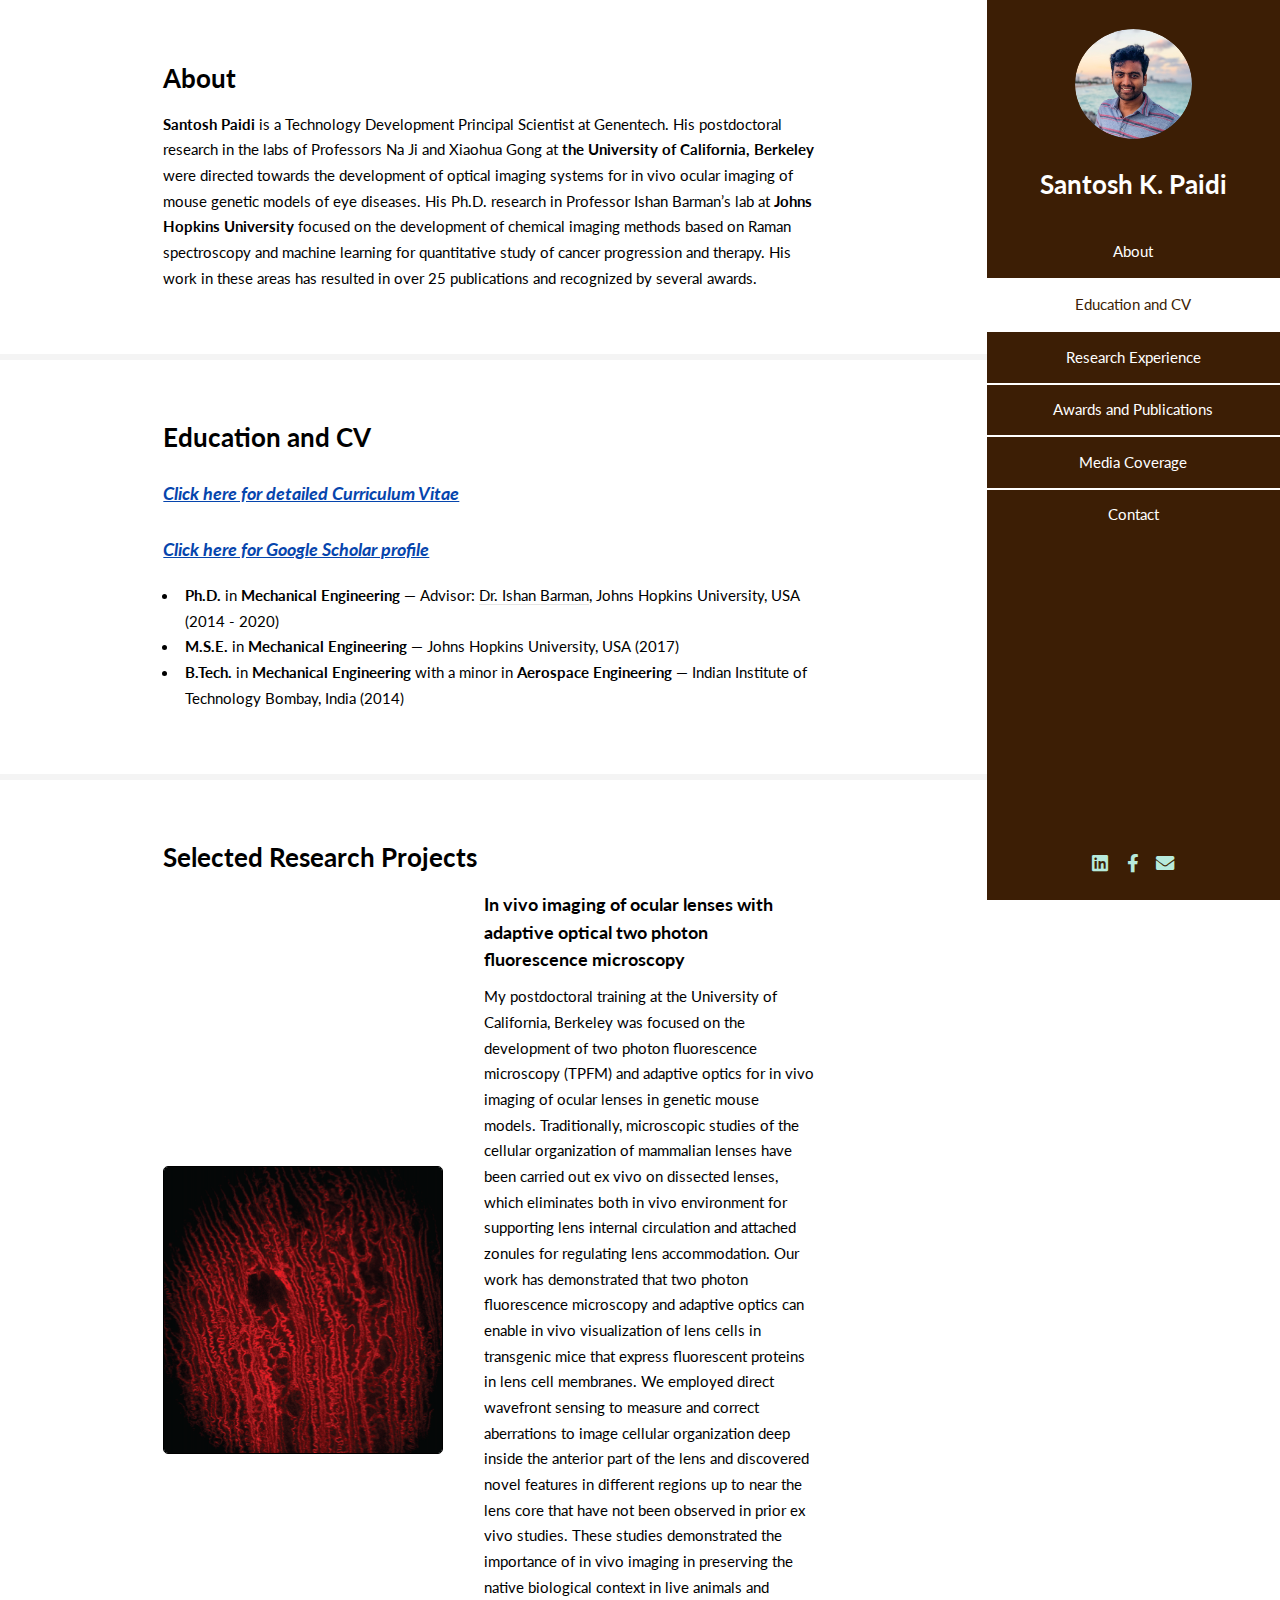
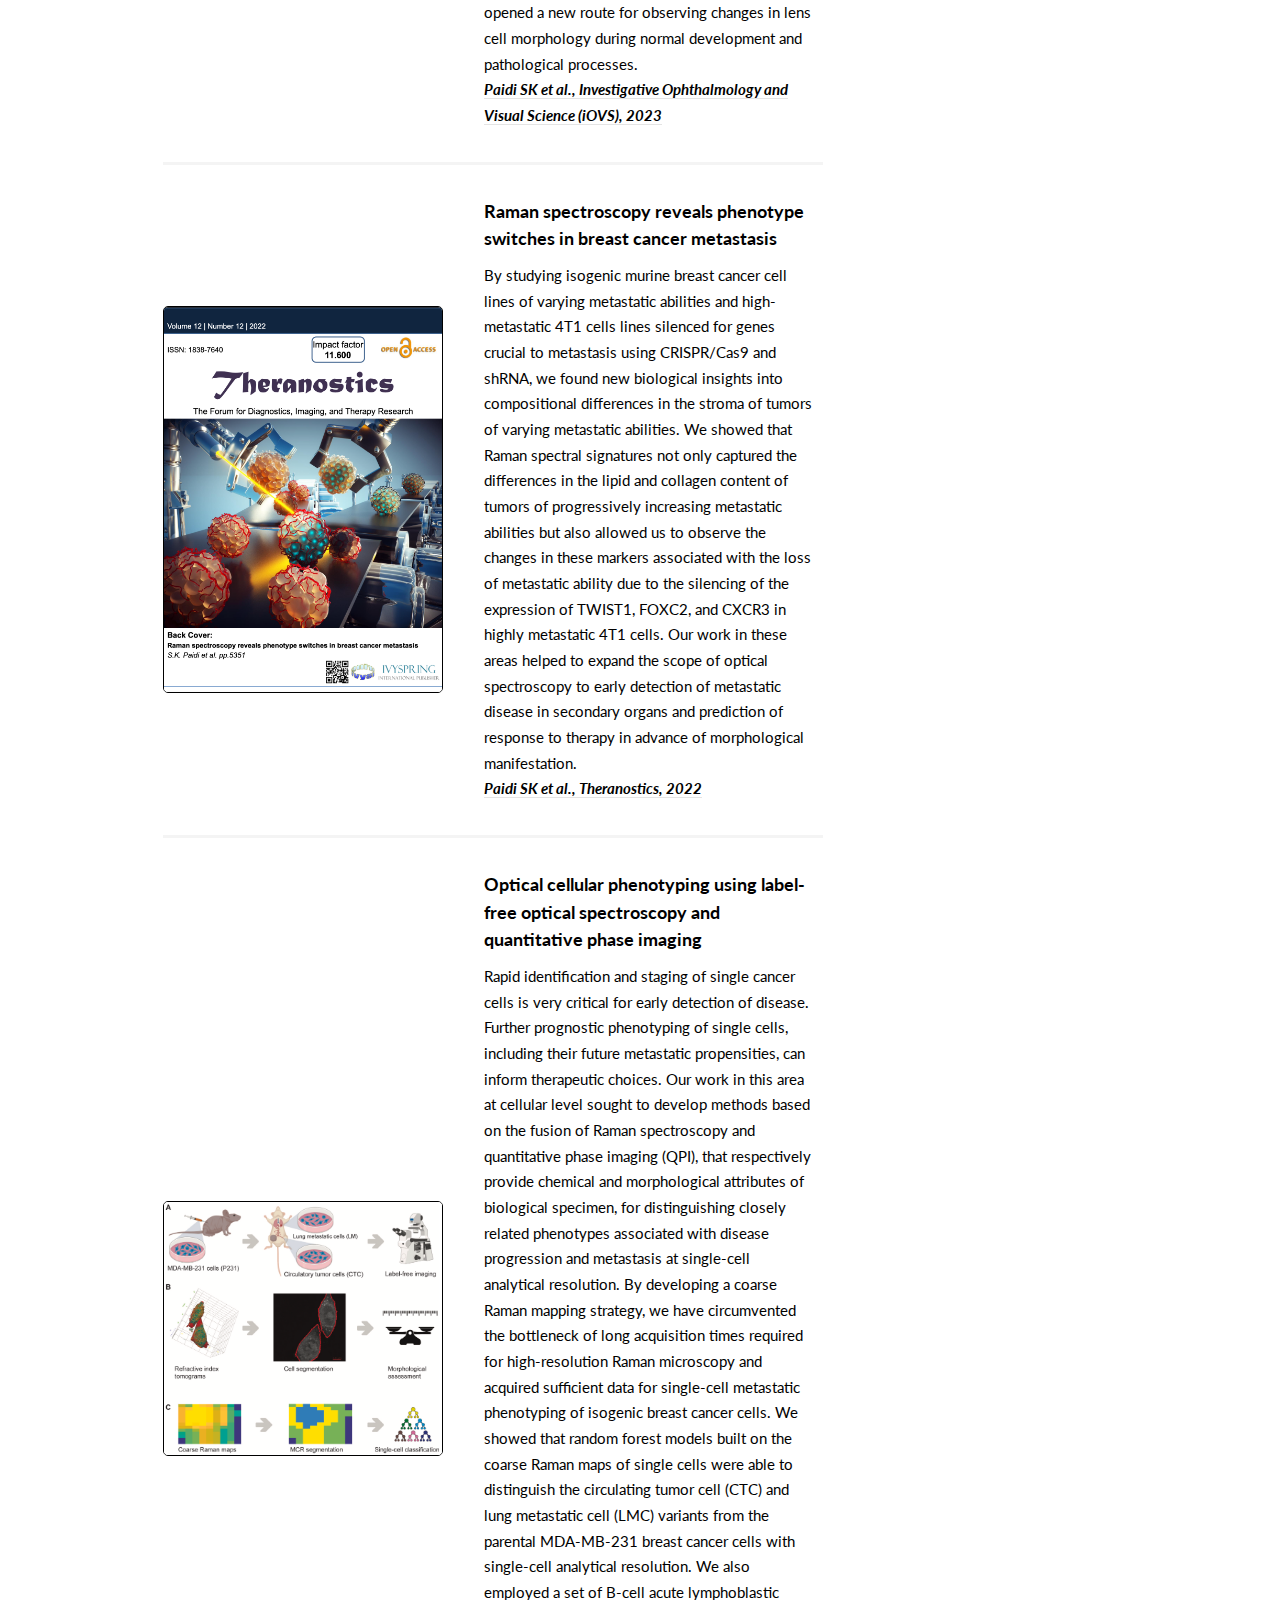
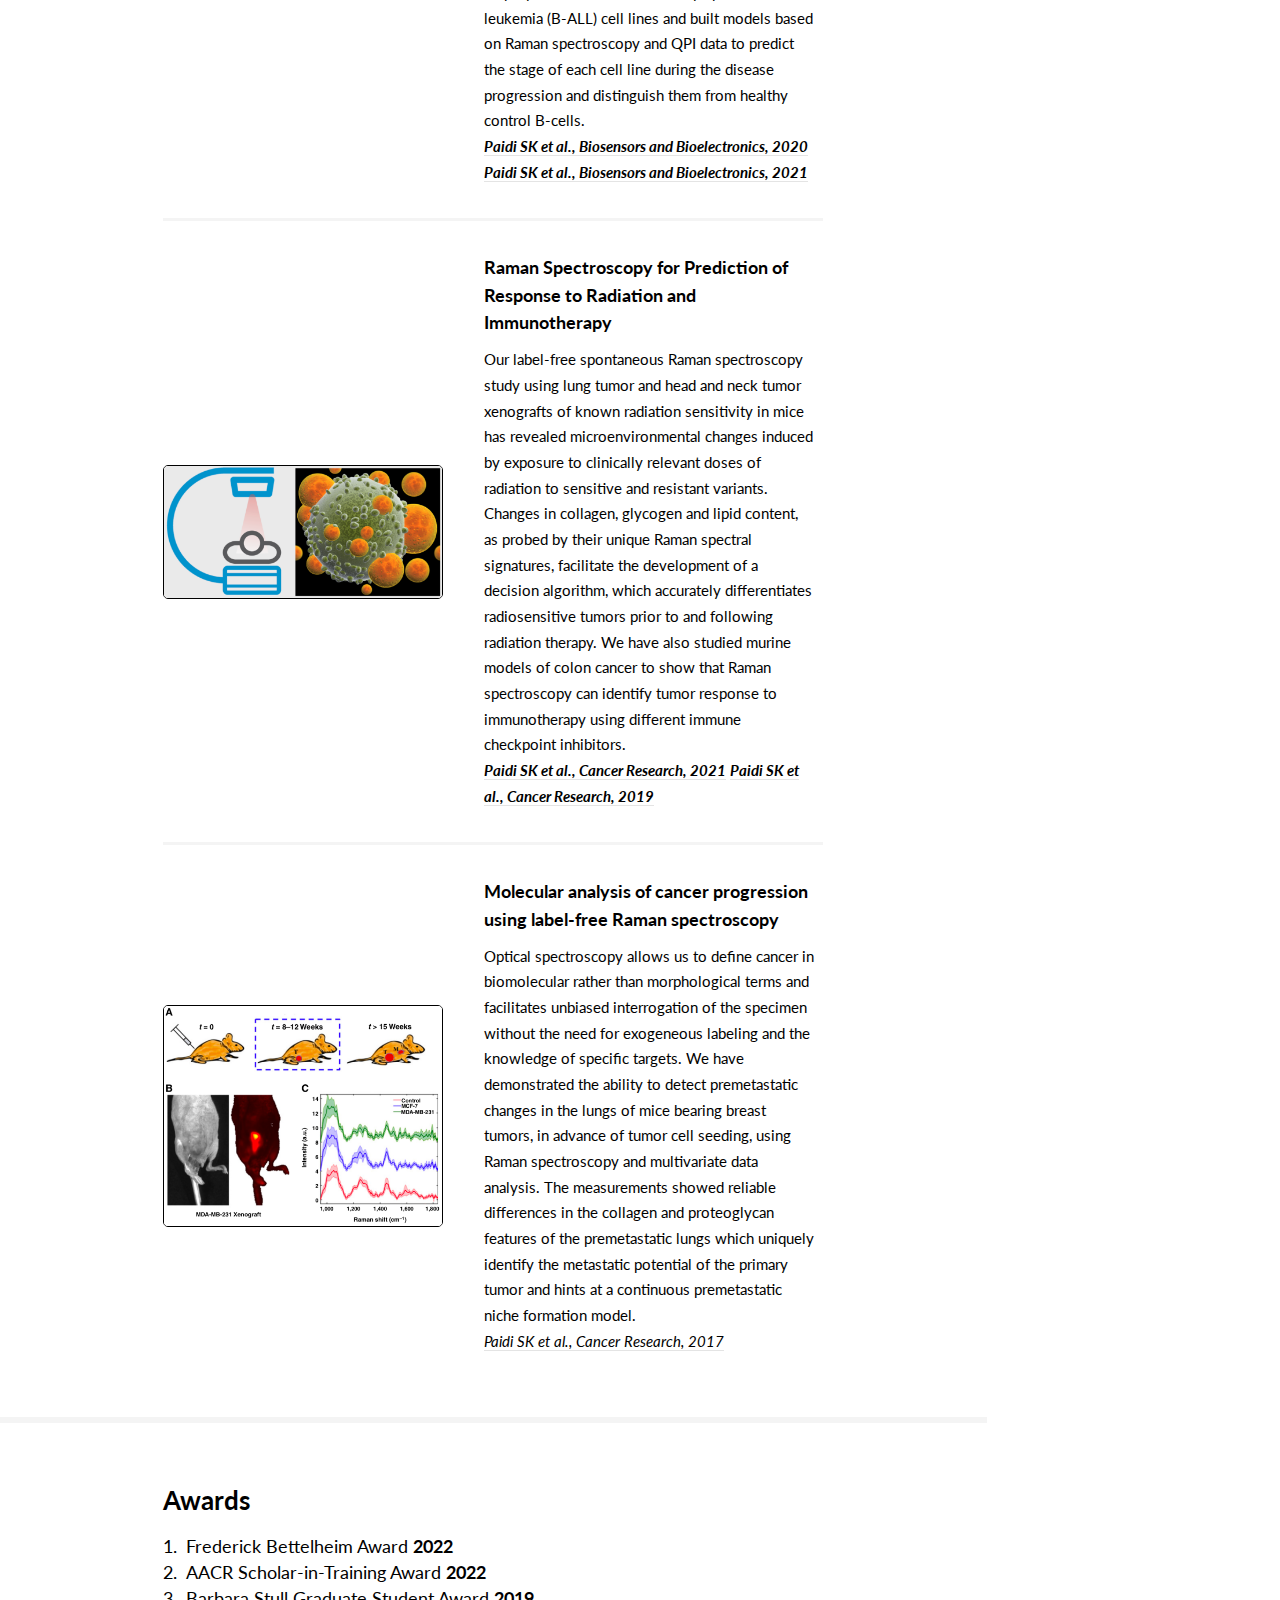
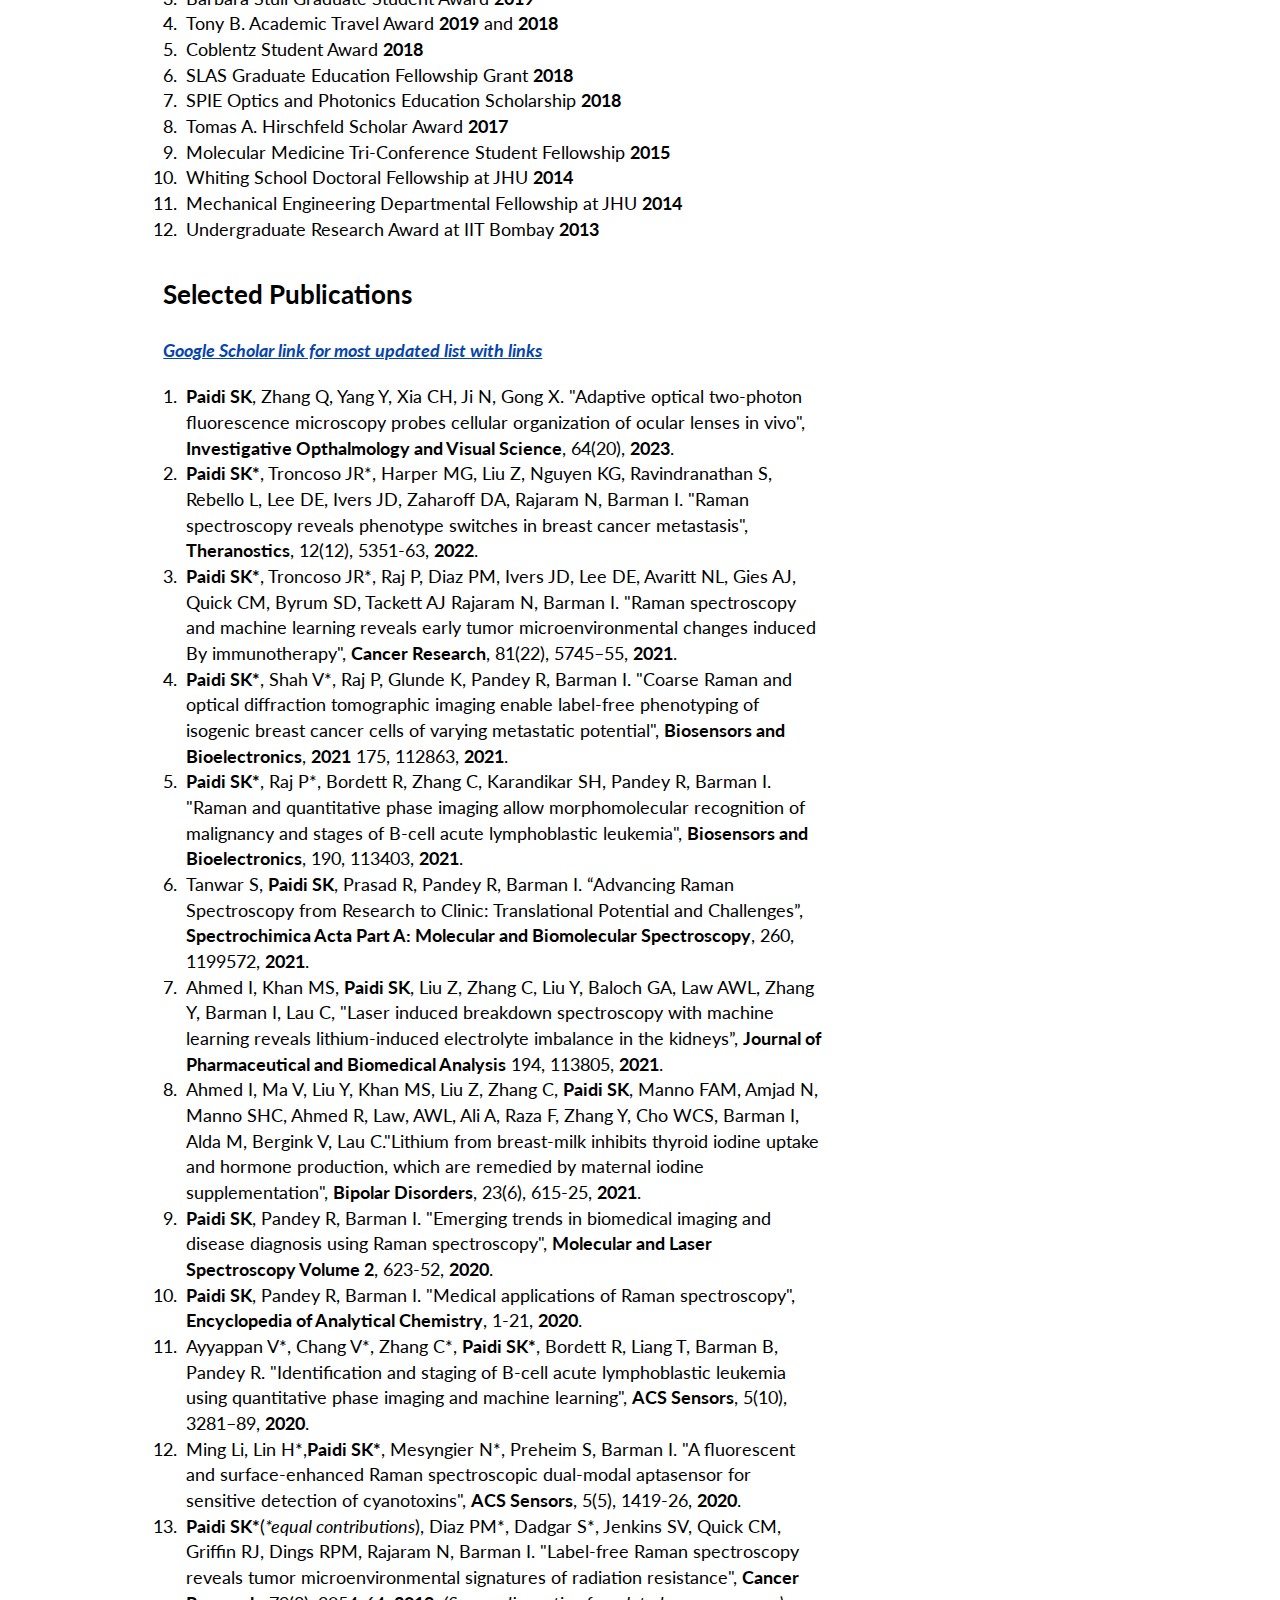
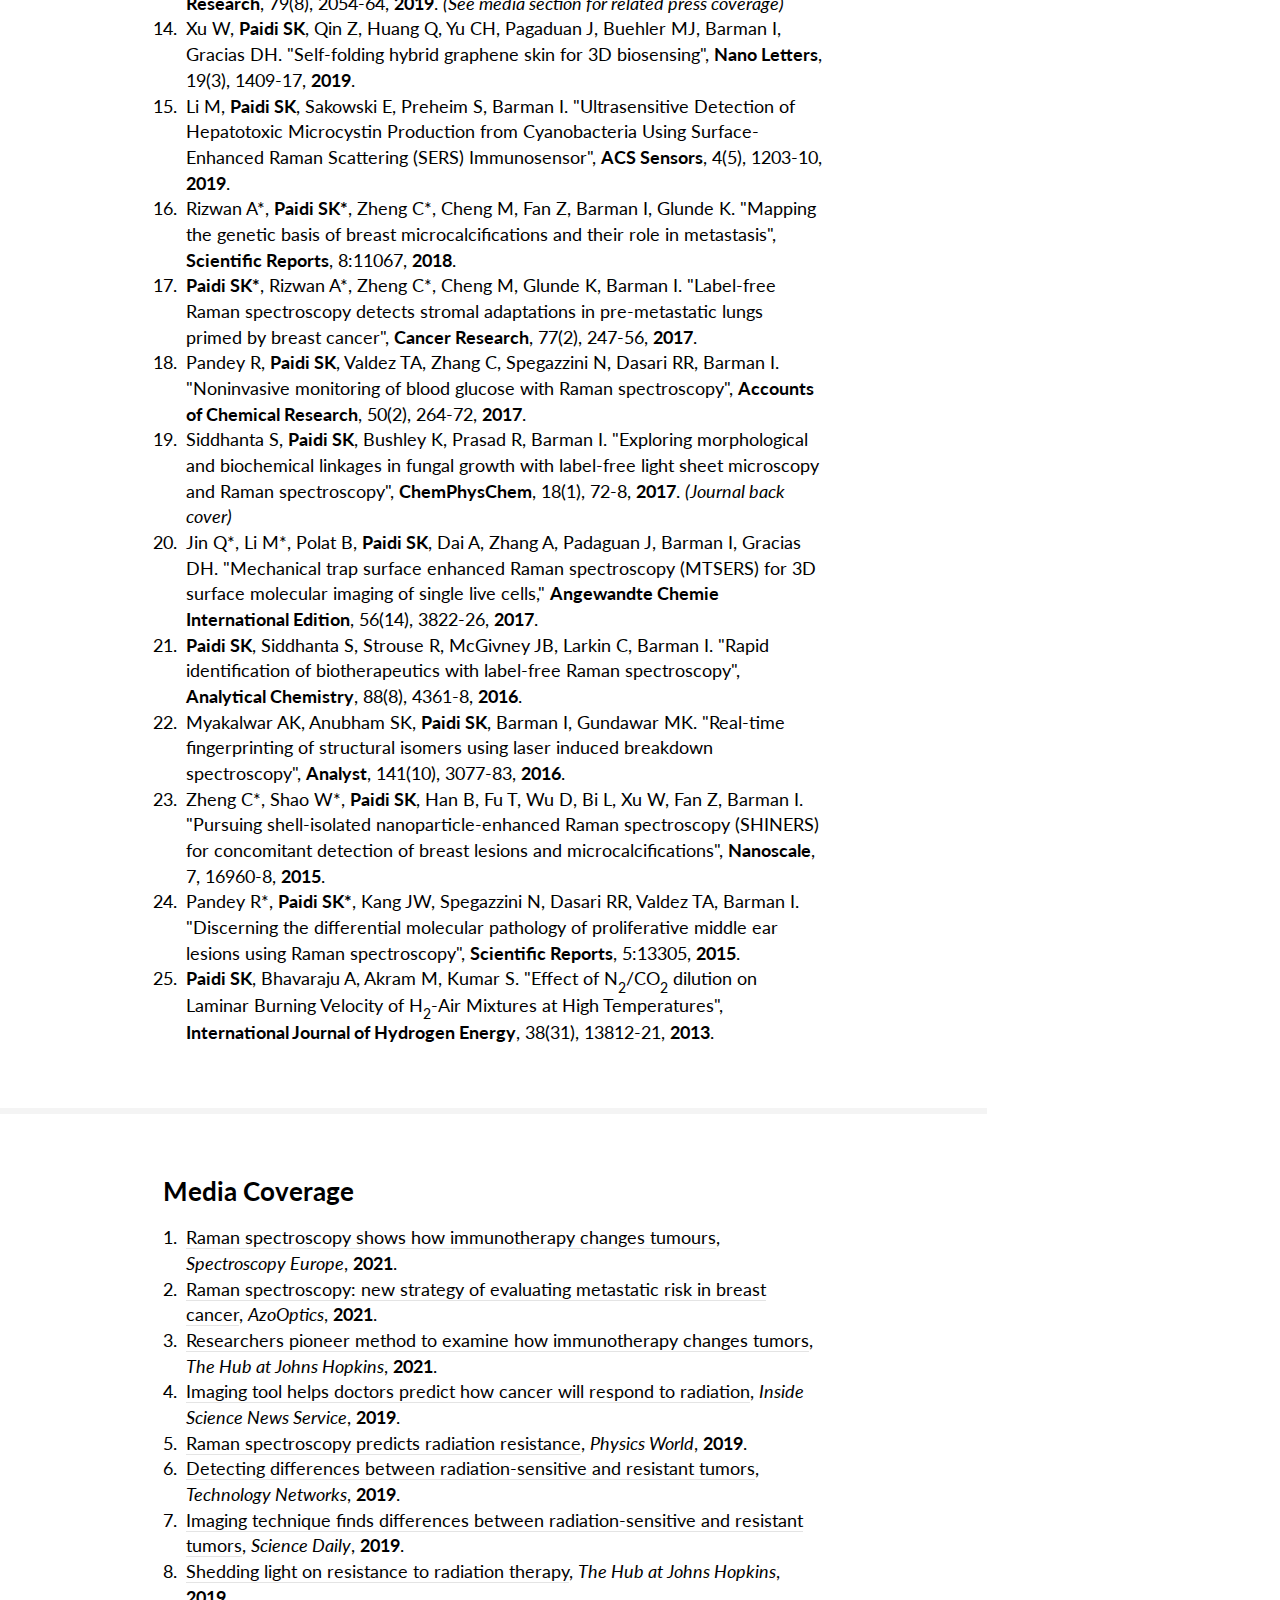
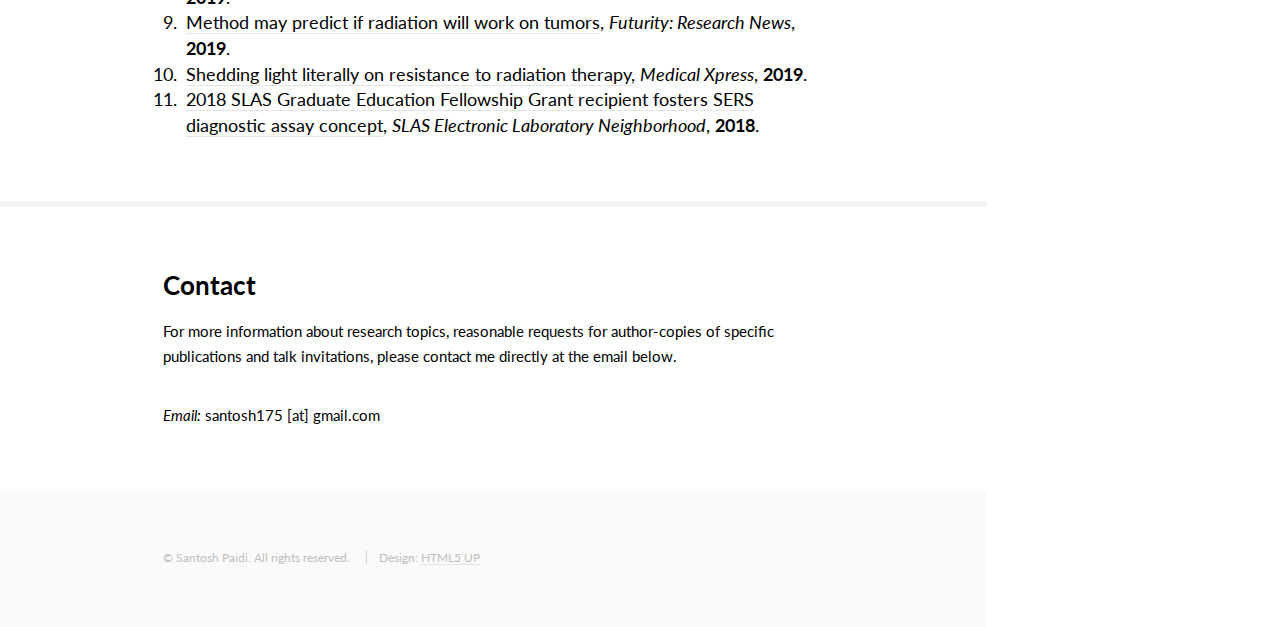
==== commit 2570418a: "Add files via upload" ====
--- a/index.html
+++ b/index.html
@@ -124,7 +124,7 @@
           <div class="container">
             <h3>Selected Research Projects</h3>
             <div class="features">
- 		<article> <a class="image"><img src="images/Fig0.tiff" style="border:1px solid black"></a>
+ 		<article> <a class="image"><img src="images/Fig0-min.png" style="border:1px solid black"></a>
                 <div class="inner">
                   <h4>In vivo imaging of ocular lenses with adaptive optical two photon fluorescence microscopy</h4>
                   <p>My postdoctoral training at the University of California, Berkeley was focused on the development of two photon fluorescence microscopy (TPFM) and adaptive optics for in vivo imaging of ocular lenses in genetic mouse models. Traditionally, microscopic studies of the cellular organization of mammalian lenses have been carried out ex vivo on dissected lenses, which eliminates both in vivo environment for supporting lens internal circulation and attached zonules for regulating lens accommodation. Our work has demonstrated that two photon fluorescence microscopy and adaptive optics can enable in vivo visualization of lens cells in transgenic mice that express fluorescent proteins in lens cell membranes. We employed direct wavefront sensing to measure and correct aberrations to image cellular organization deep inside the anterior part of the lens and discovered novel features in different regions up to near the lens core that have not been observed in prior ex vivo studies. These studies demonstrated the importance of in vivo imaging in preserving the native biological context in live animals and opened a new route for observing changes in lens cell morphology during normal development and pathological processes.<br>
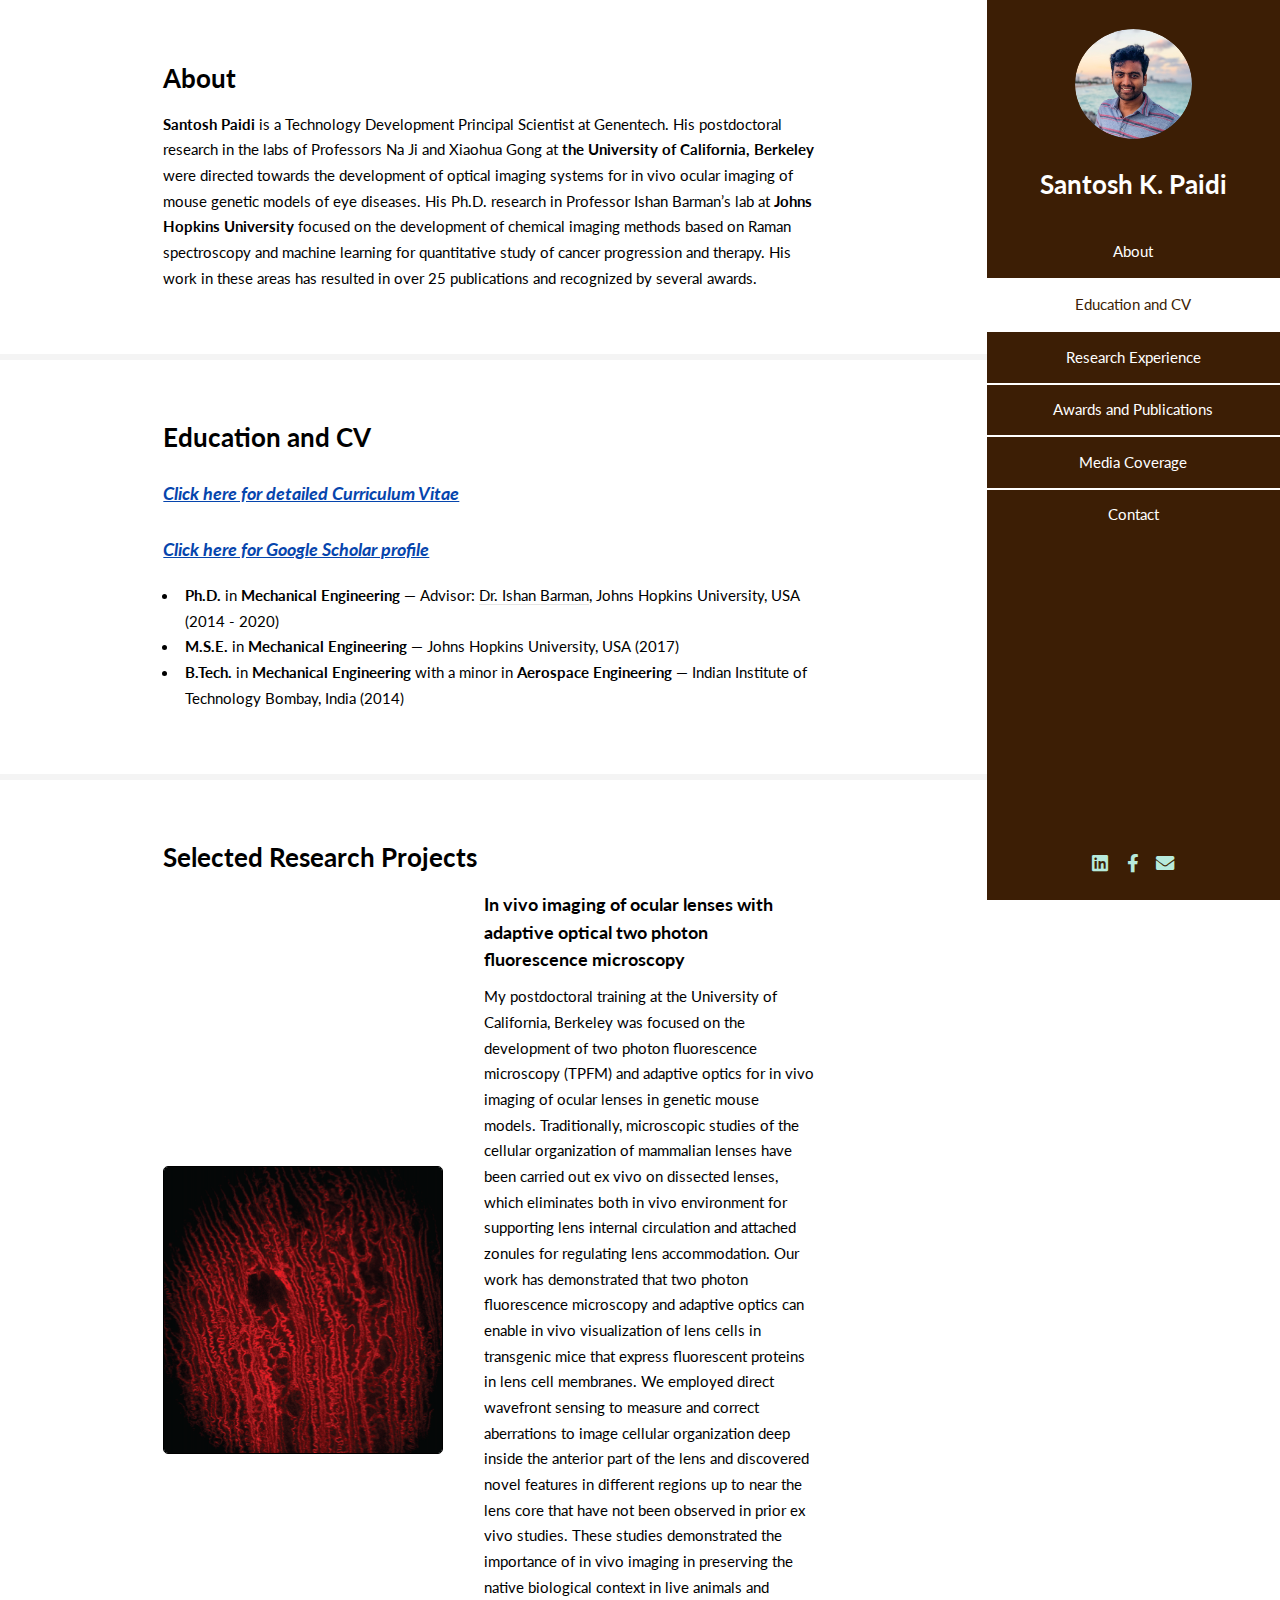
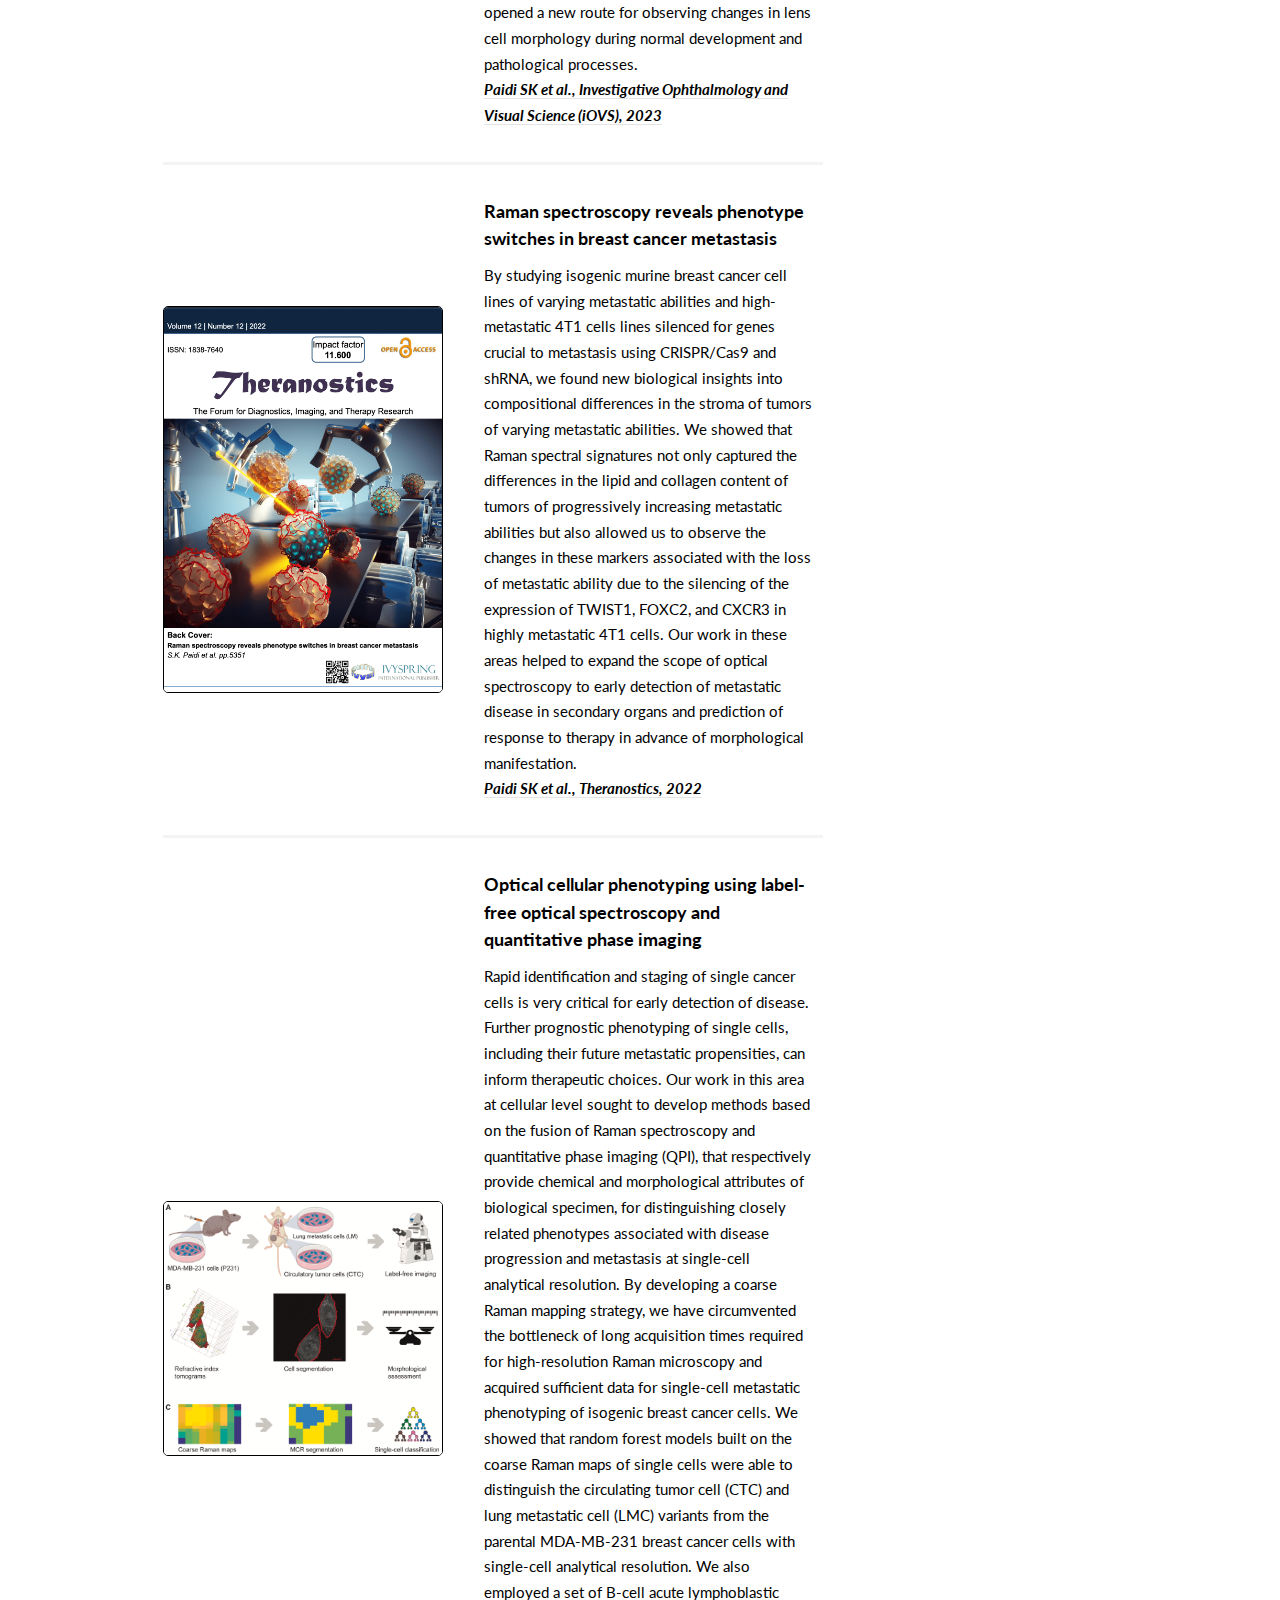
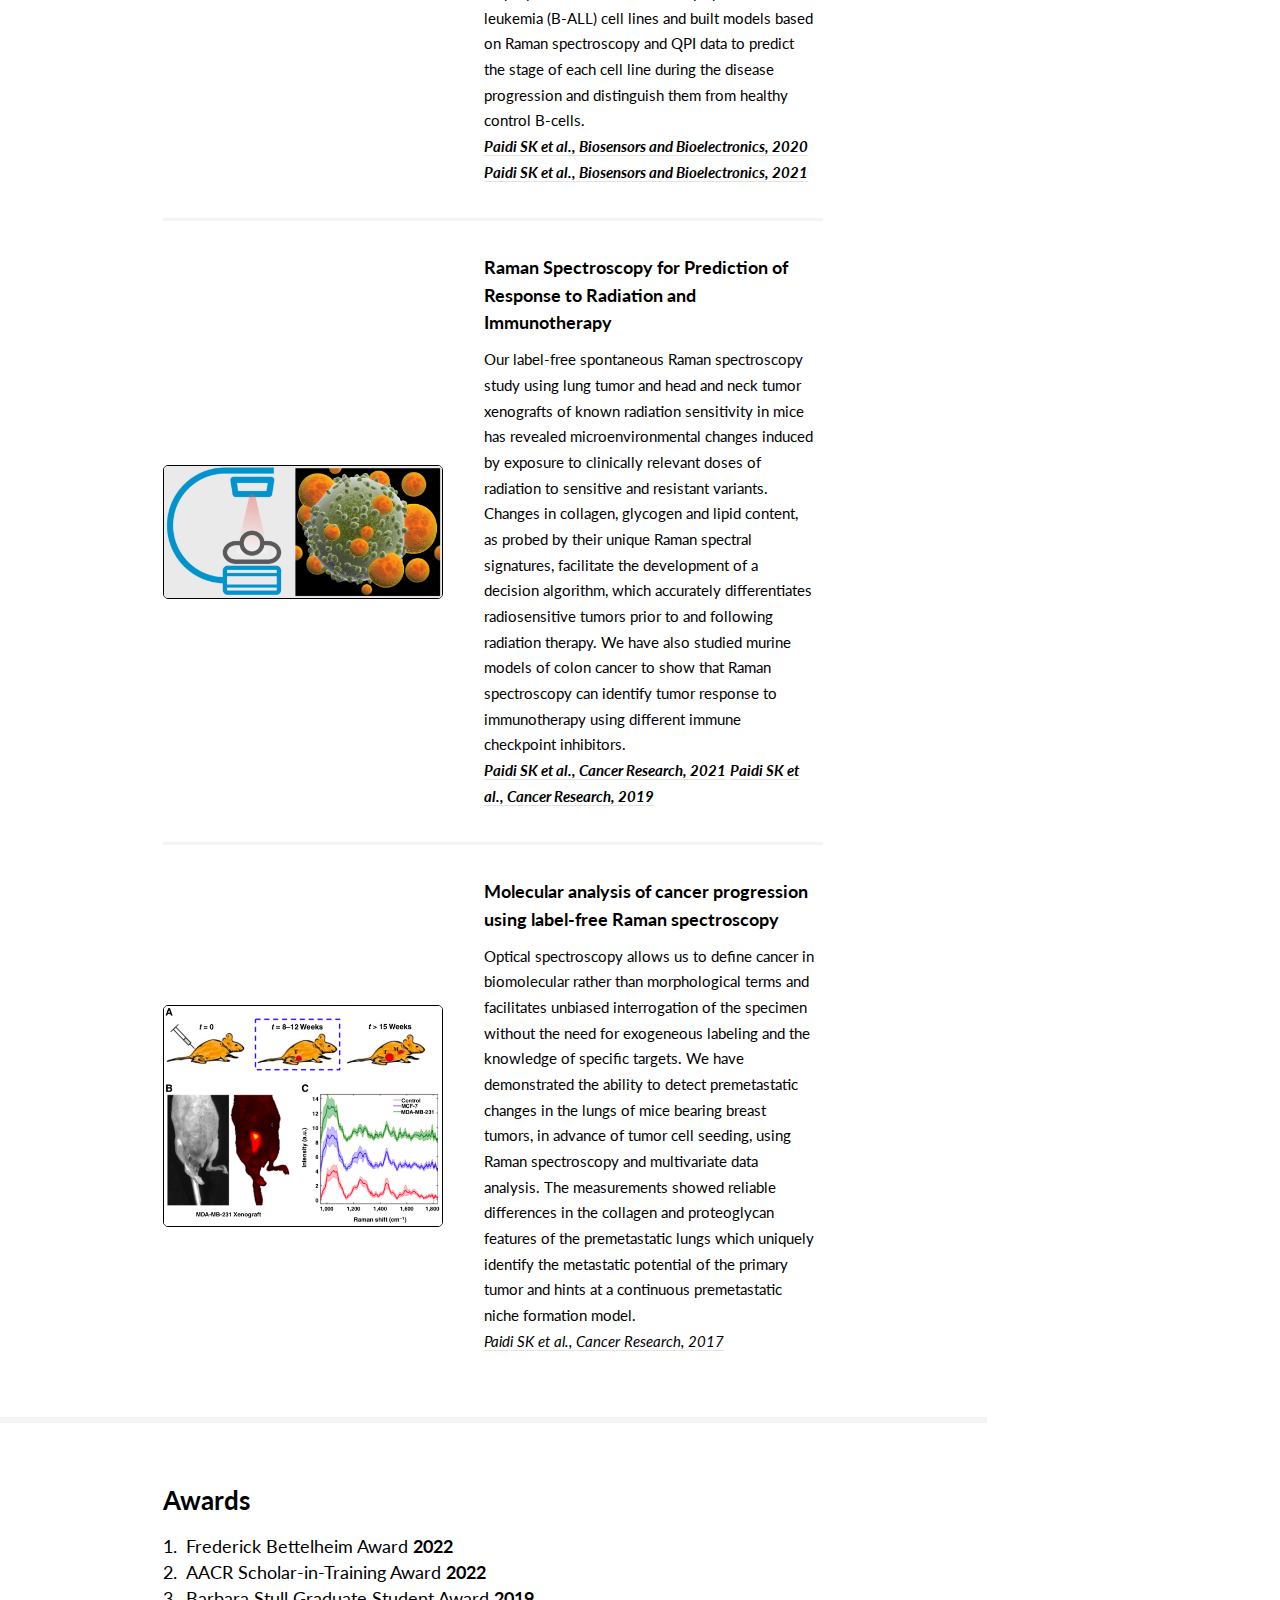
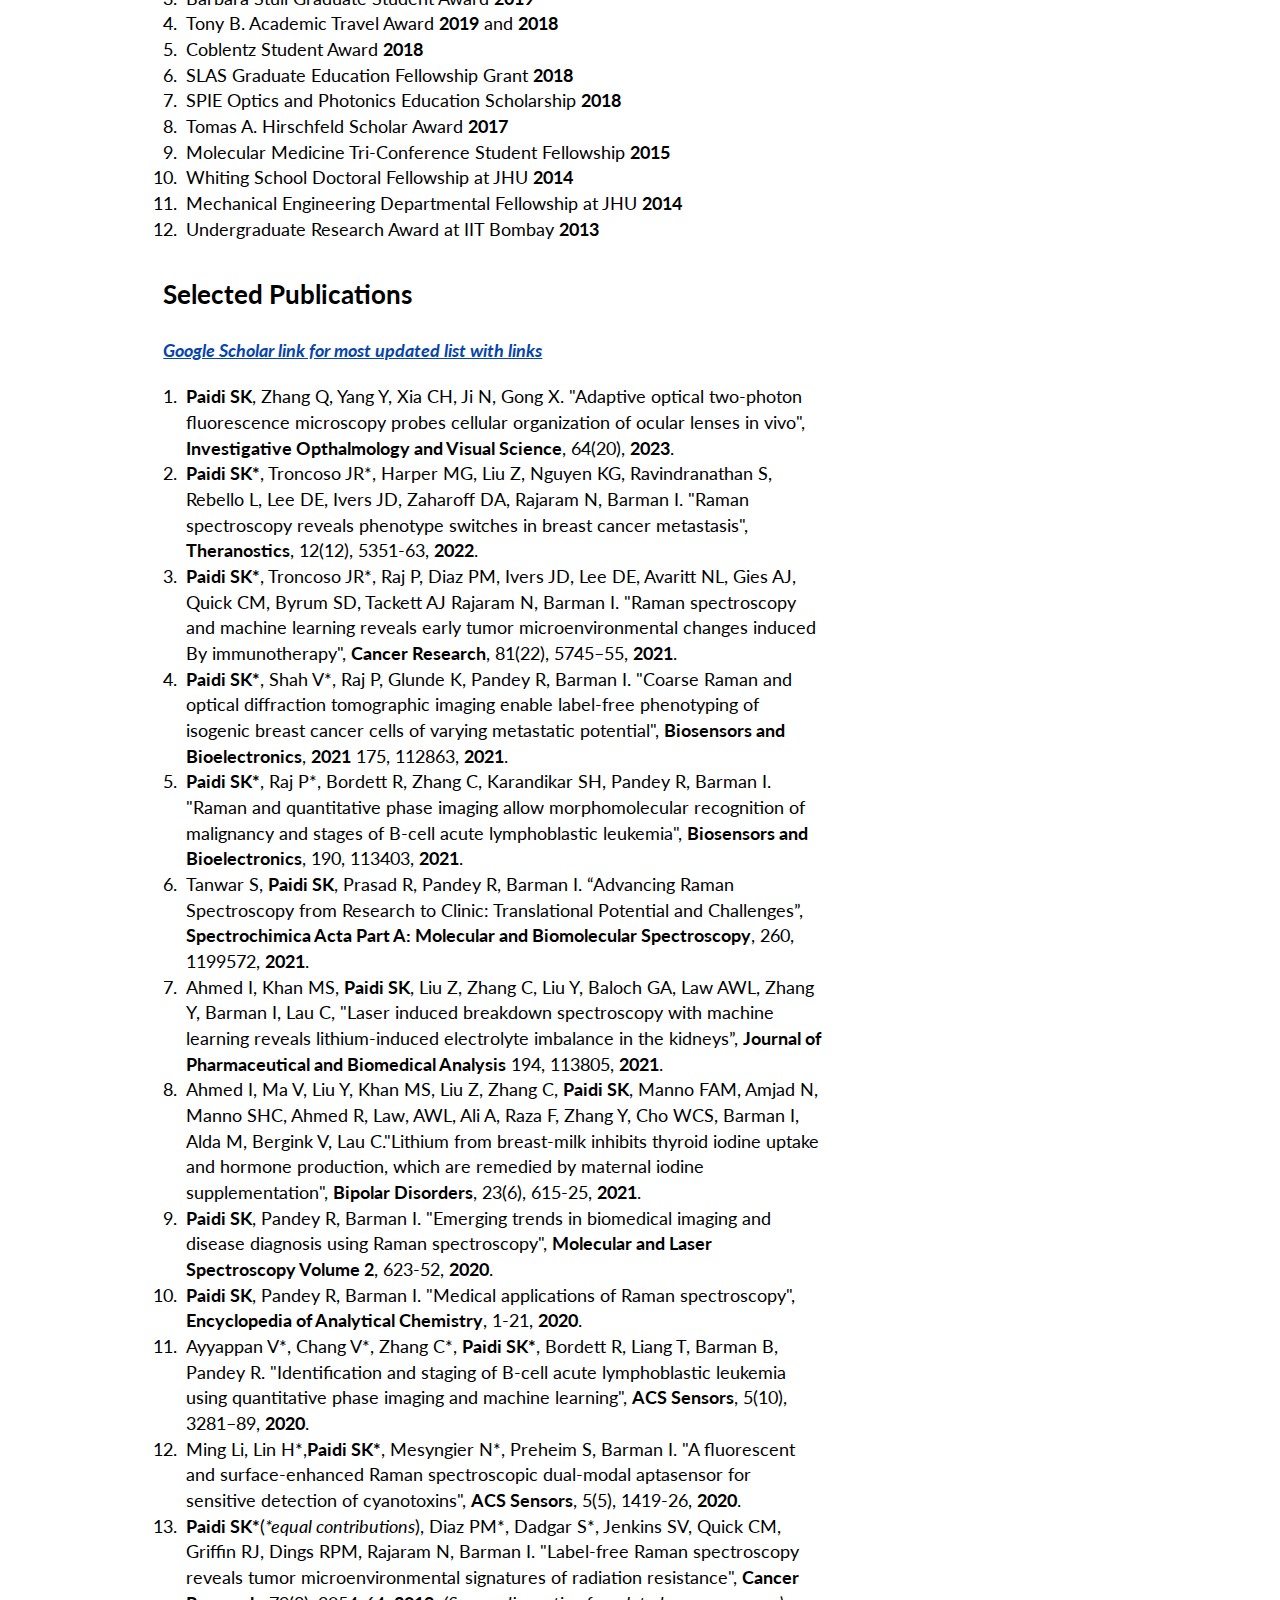
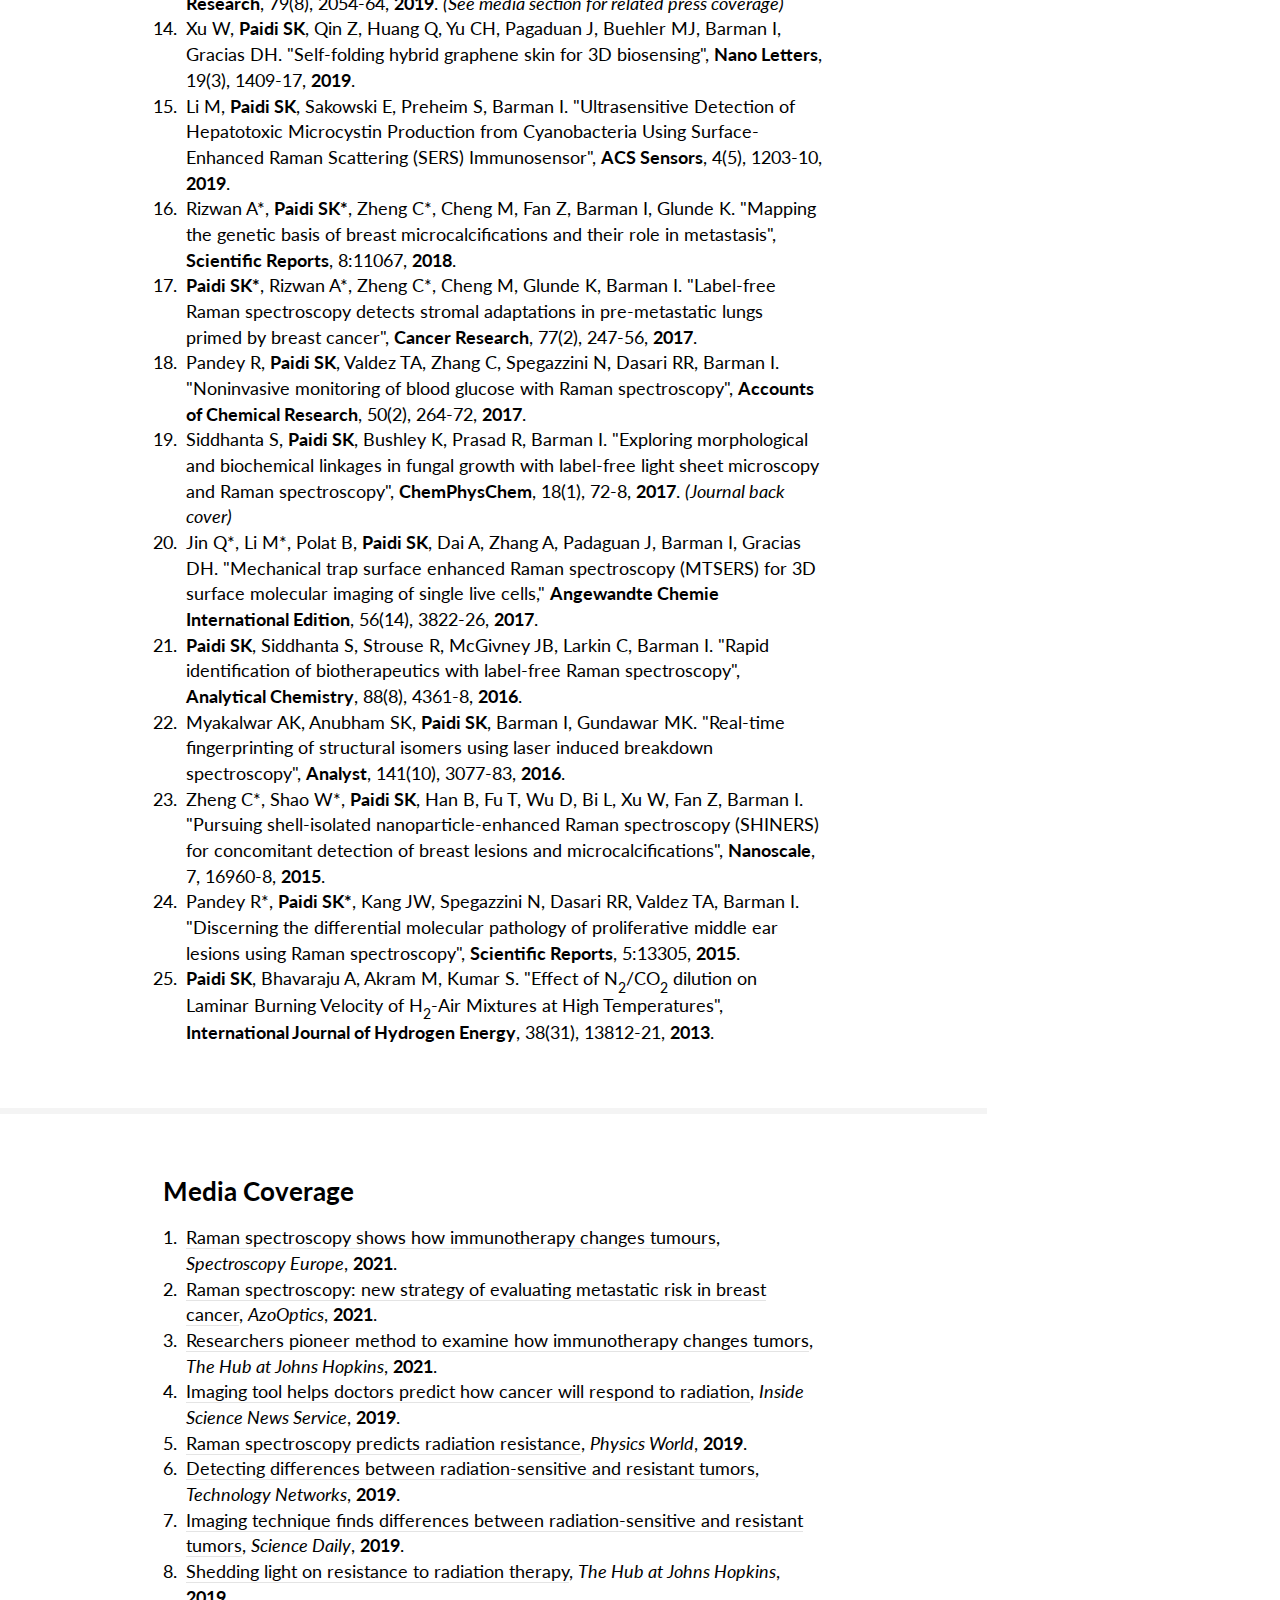
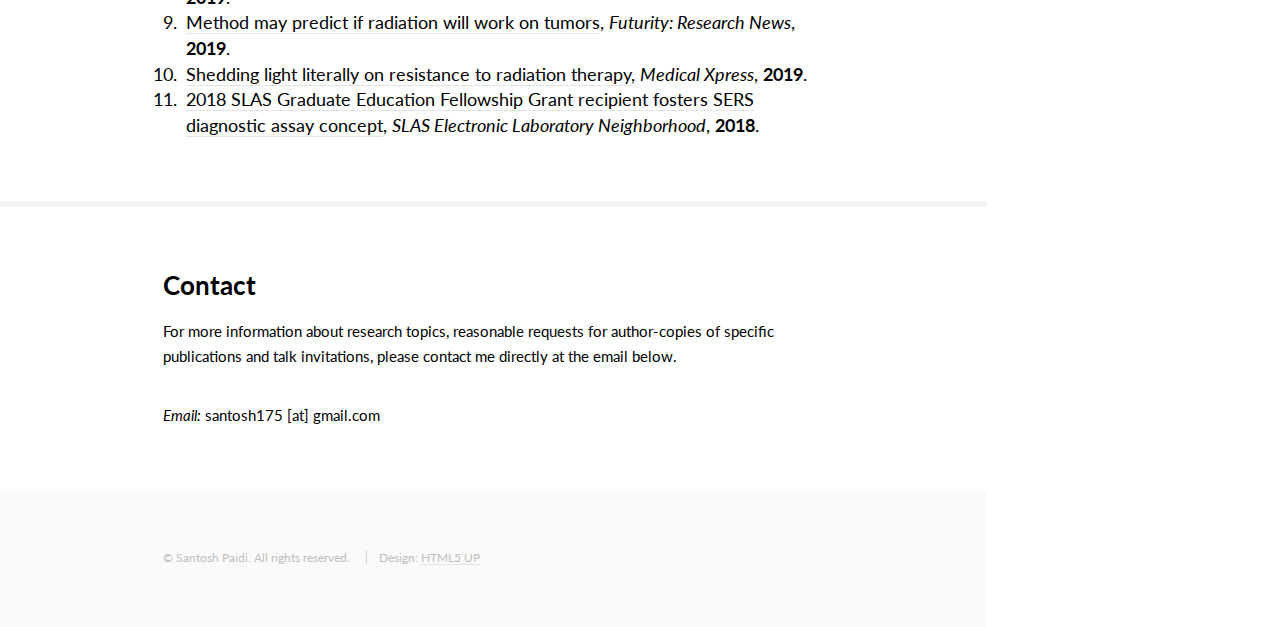
==== commit 8b470f46: "Add files via upload" ====
--- a/index.html
+++ b/index.html
@@ -138,7 +138,7 @@
 	
 		</article>
               
-		<article> <a class="image"><img src="images/Fig6.png" style="border:1px solid black"></a>
+		<article> <a class="image"><img src="images/Fig6-min.png" style="border:1px solid black"></a>
                 <div class="inner">
                   <h4>Raman spectroscopy reveals phenotype switches in breast cancer metastasis</h4>
 		 <p>By studying isogenic murine breast cancer cell lines of varying metastatic abilities and high- metastatic 4T1 cells lines silenced for genes crucial to metastasis using CRISPR/Cas9 and shRNA, we found new biological insights into compositional differences in the stroma of tumors of varying metastatic abilities. We showed that Raman spectral signatures not only captured the differences in the lipid and collagen content of tumors of progressively increasing metastatic abilities but also allowed us to observe the changes in these markers associated with the loss of metastatic ability due to the silencing of the expression of TWIST1, FOXC2, and CXCR3 in highly metastatic 4T1 cells. Our work in these areas helped to expand the scope of optical spectroscopy to early detection of metastatic disease in secondary organs and prediction of response to therapy in advance of morphological manifestation.<br>
@@ -161,7 +161,7 @@
 
              
 		 </article>
-              <article> <a class="image"><img src="images/Fig5.png" style="border:1px solid black"></a>
+              <article> <a class="image"><img src="images/Fig5-min.png" style="border:1px solid black"></a>
                 <div class="inner">
                   <h4>Raman Spectroscopy for Prediction of Response to Radiation and Immunotherapy</h4>
                   <p>Our label-free spontaneous Raman spectroscopy study
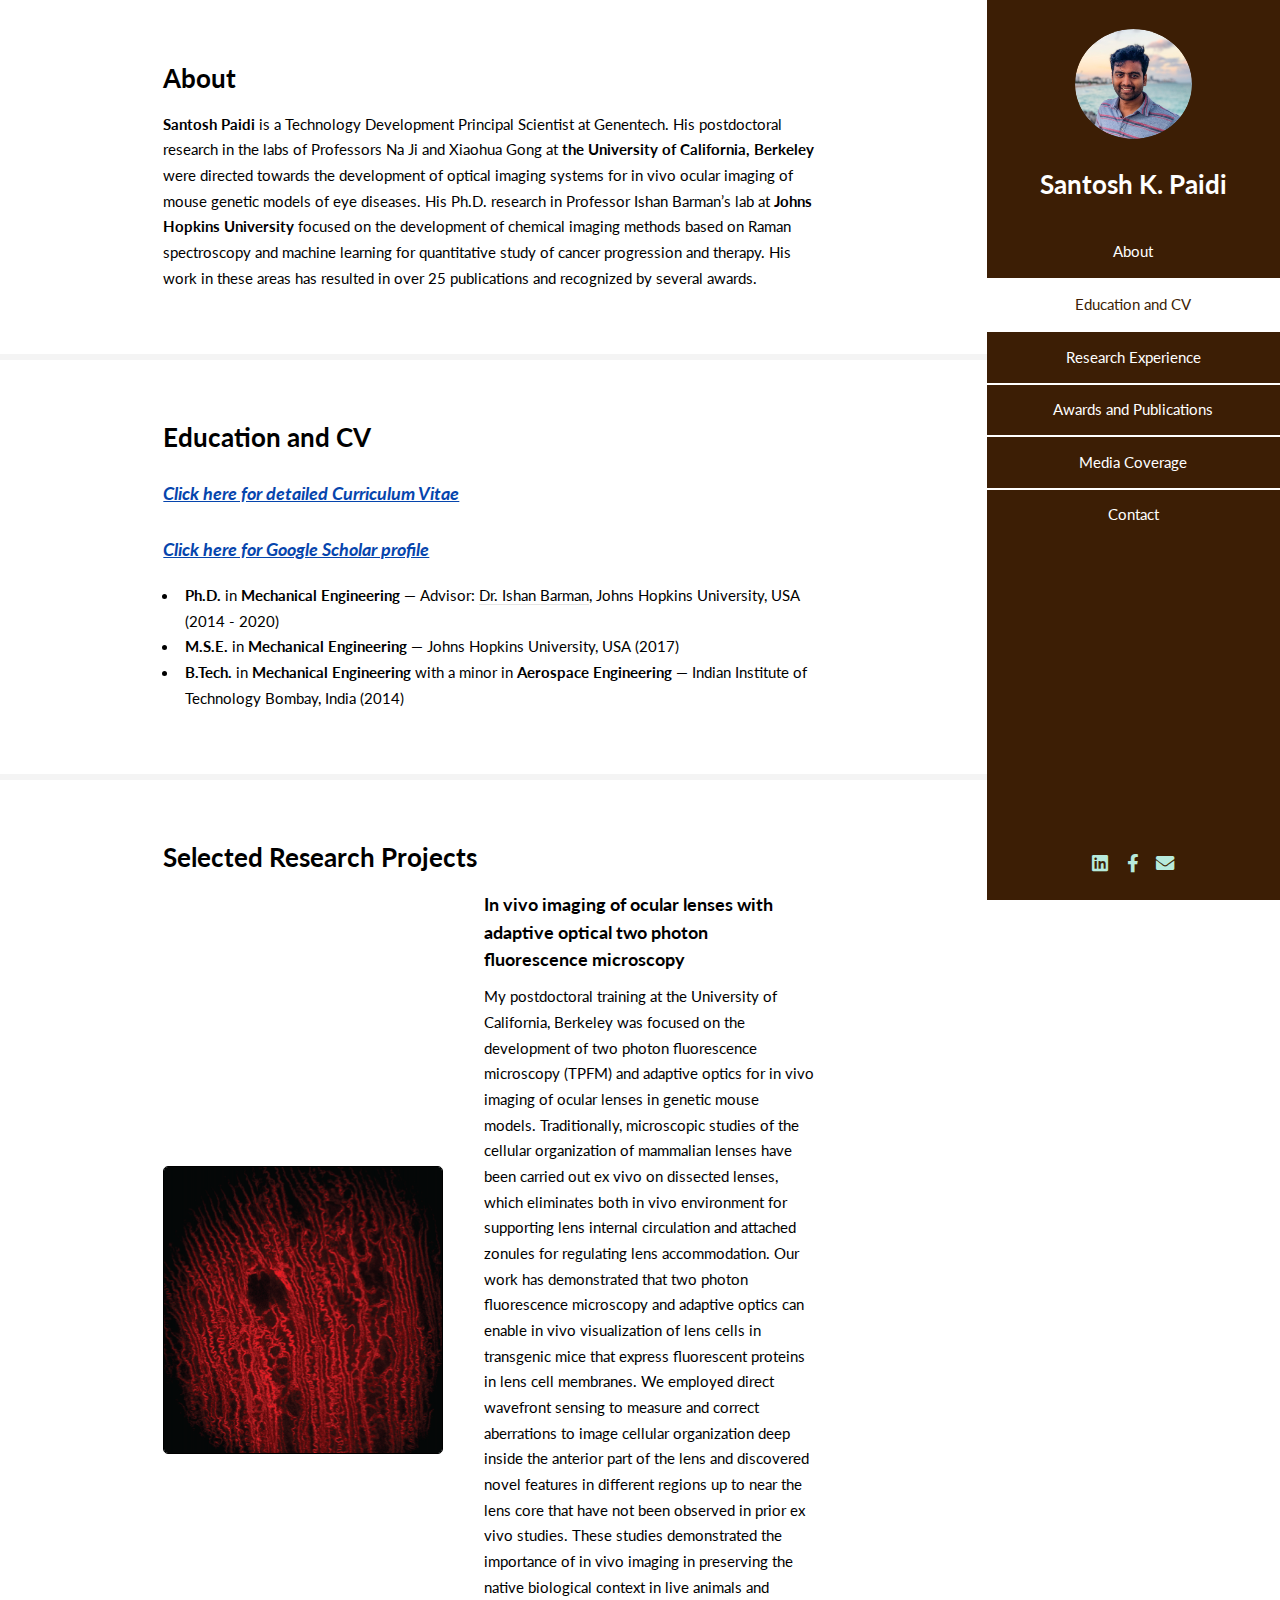
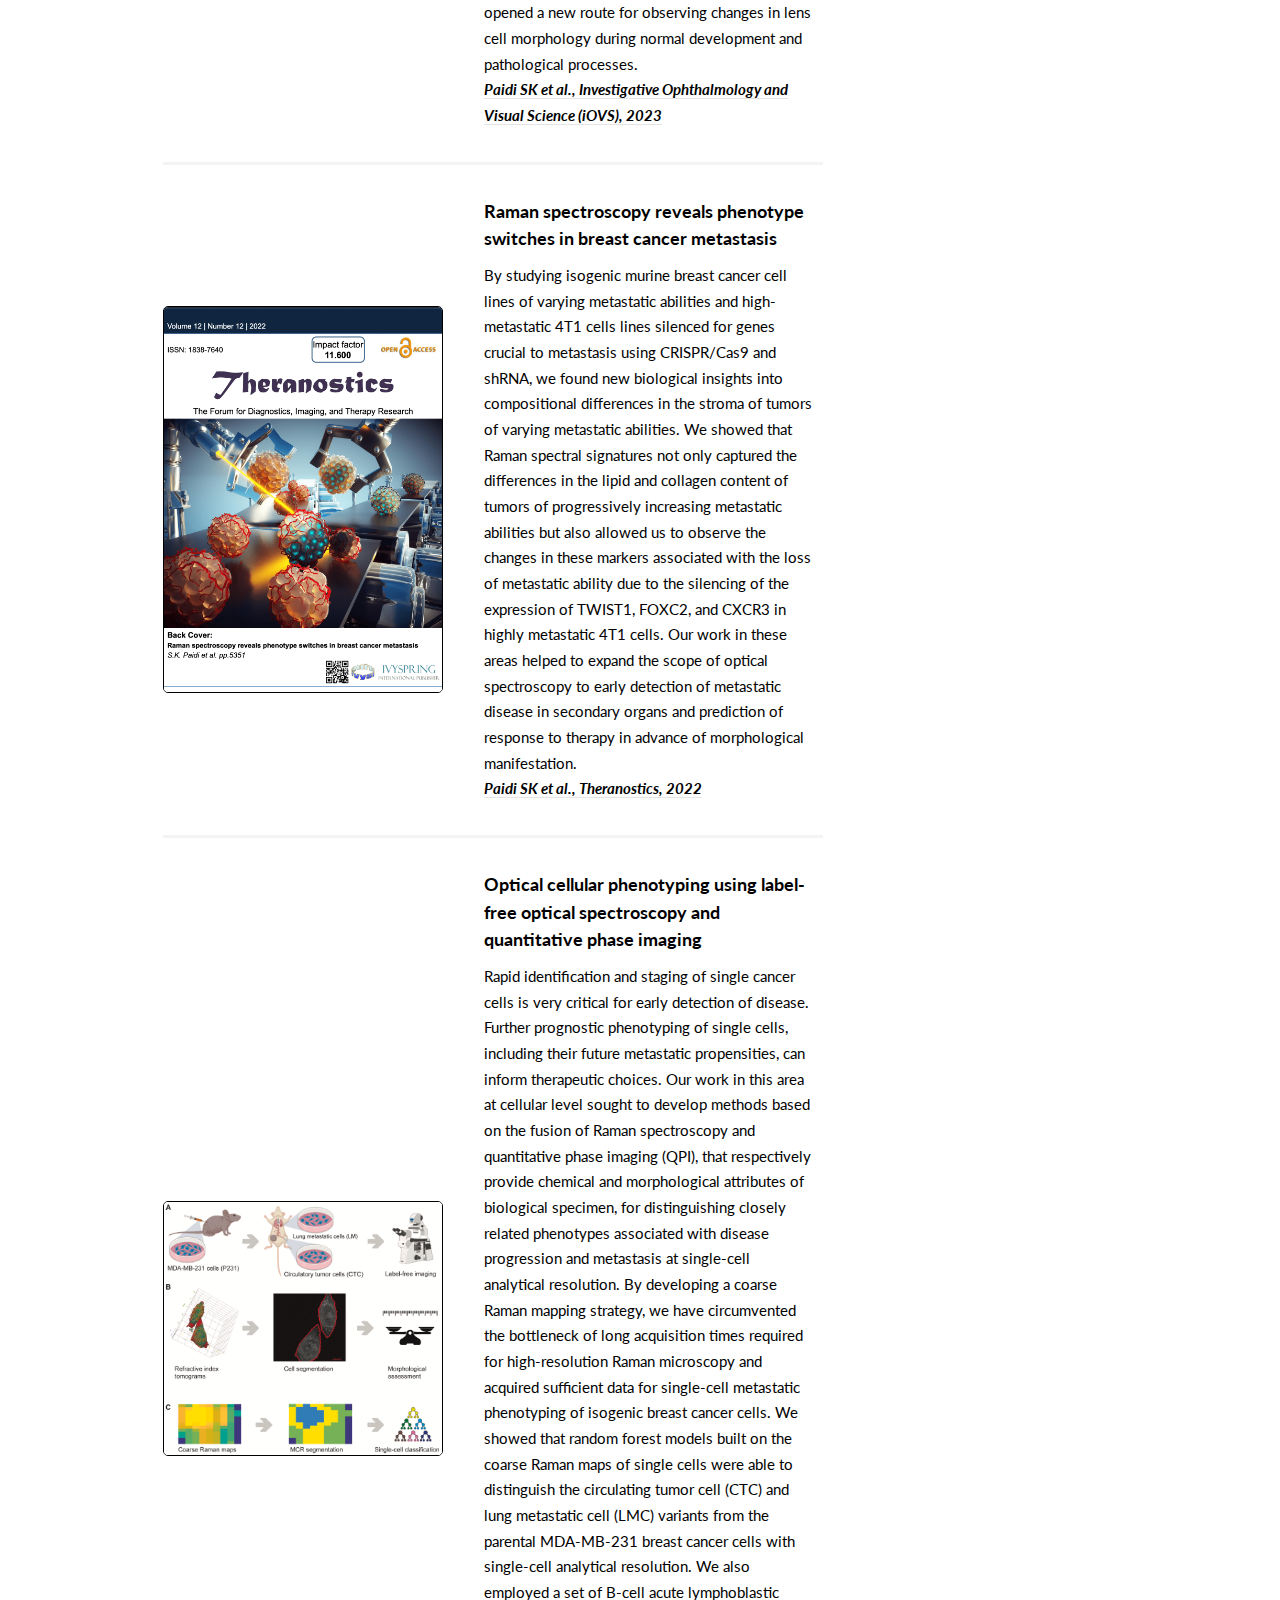
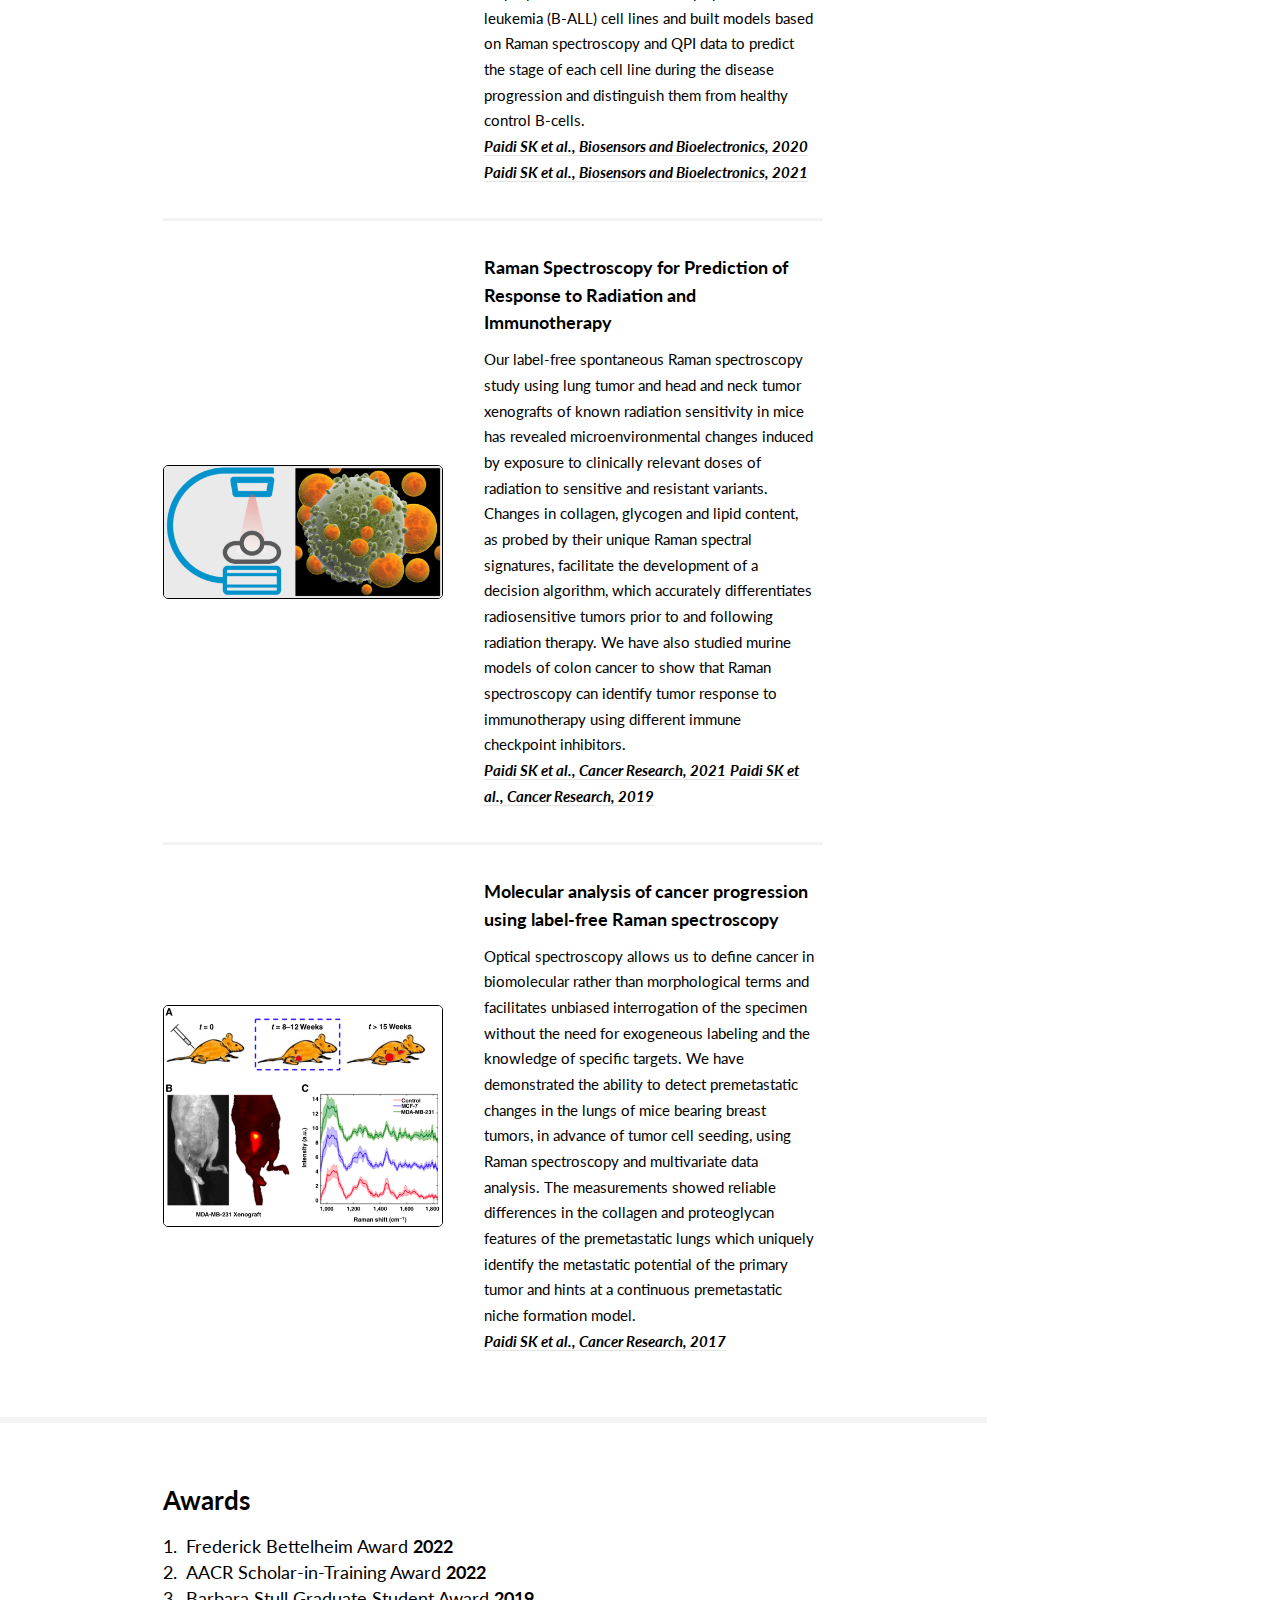
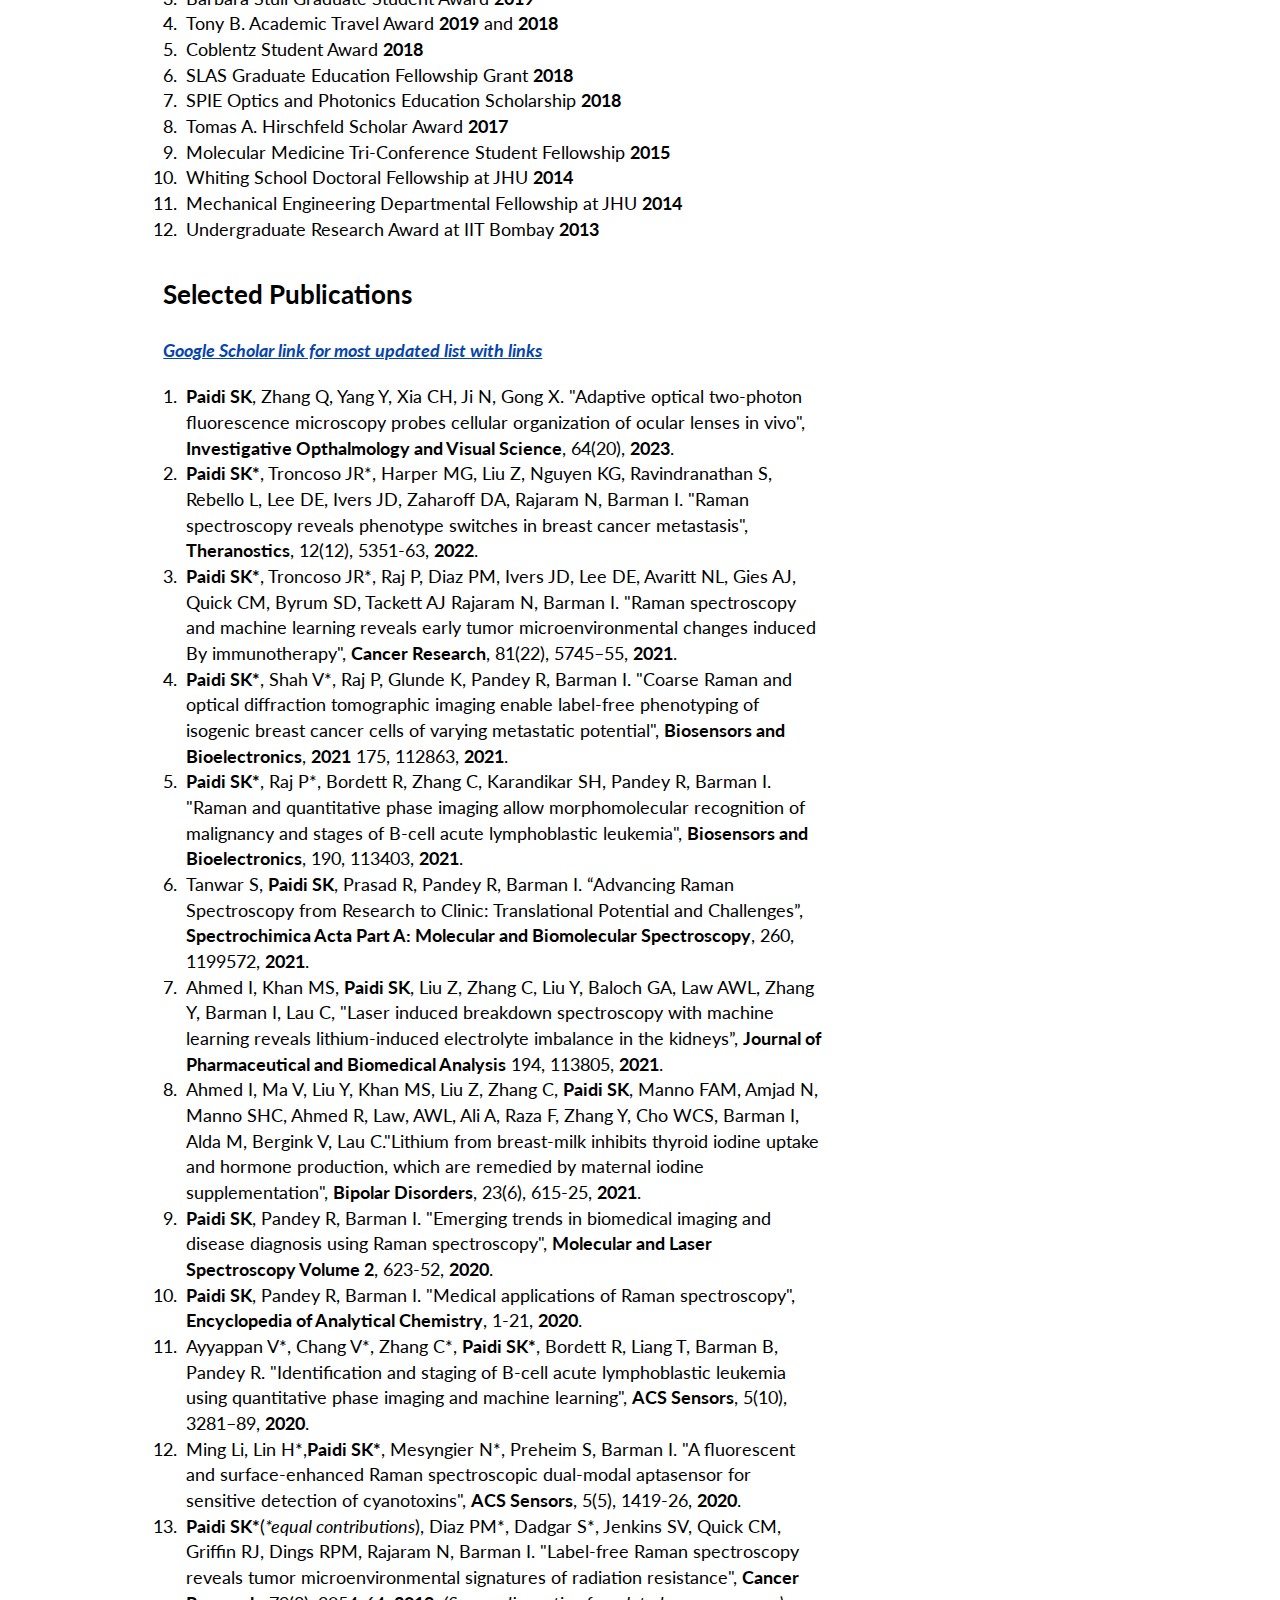
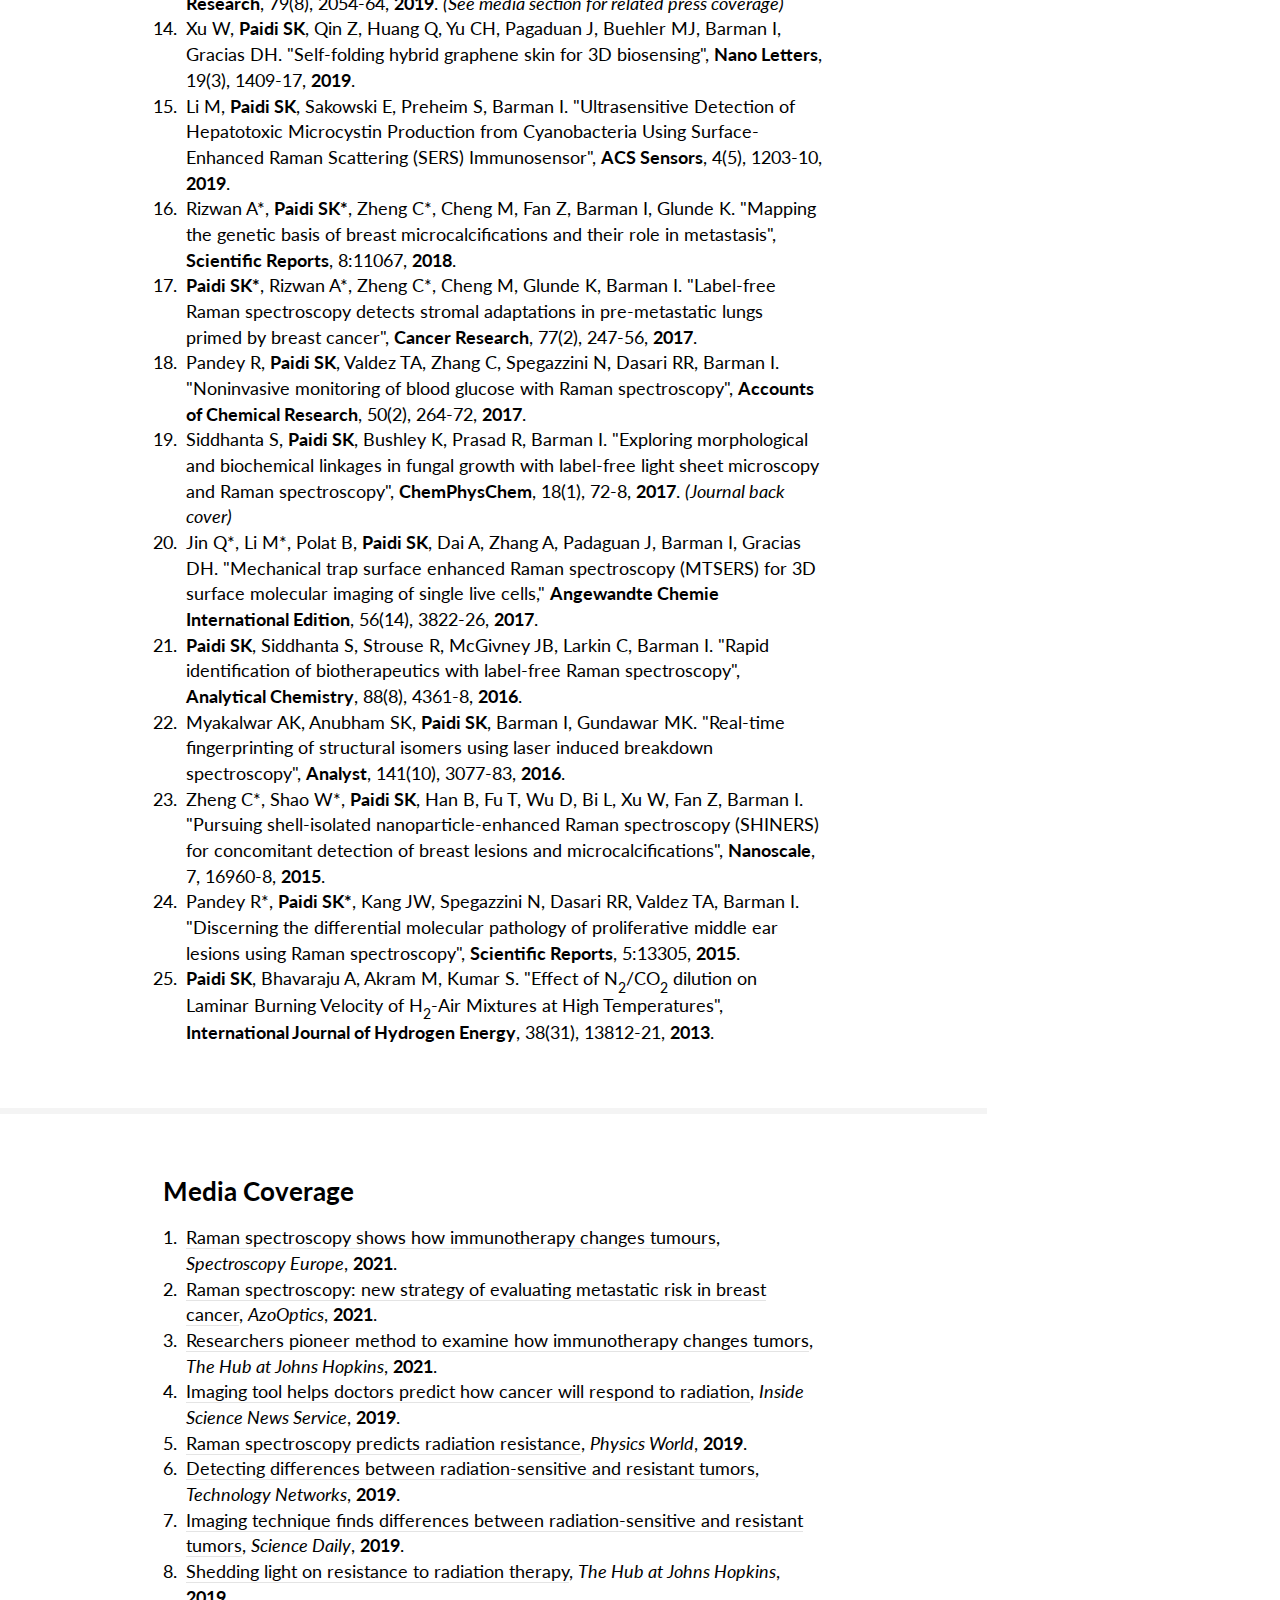
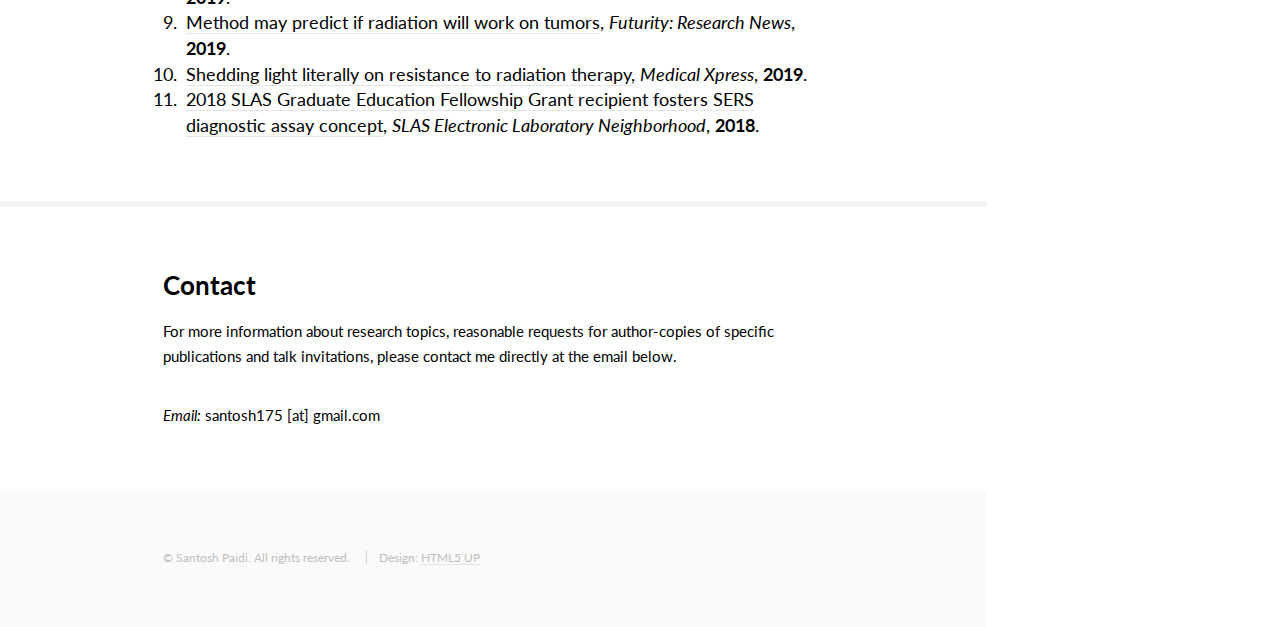
==== commit e56df1f2: "Add files via upload" ====
--- a/index.html
+++ b/index.html
@@ -191,7 +191,7 @@
                   <p>Optical spectroscopy allows us to define cancer in biomolecular rather than morphological terms and facilitates unbiased interrogation of the specimen without the need for exogeneous labeling and the knowledge of specific targets. We have demonstrated the ability to detect premetastatic changes in the lungs of mice bearing breast tumors, in advance of tumor cell seeding, using Raman spectroscopy and multivariate data analysis. The measurements showed reliable differences in the collagen and proteoglycan features of the premetastatic lungs which uniquely identify the metastatic potential of the primary tumor and hints at a continuous premetastatic niche formation model.
                     <br>
                     <a href="http://cancerres.aacrjournals.org/content/77/2/247/"
-                      target="_blank"><i>Paidi SK et al., Cancer Research, 2017</i></a></p>
+                      target="_blank"><b><i>Paidi SK et al., Cancer Research, 2017</i></b></a></p>
                 </div>
               </article>
               <!--					<article>
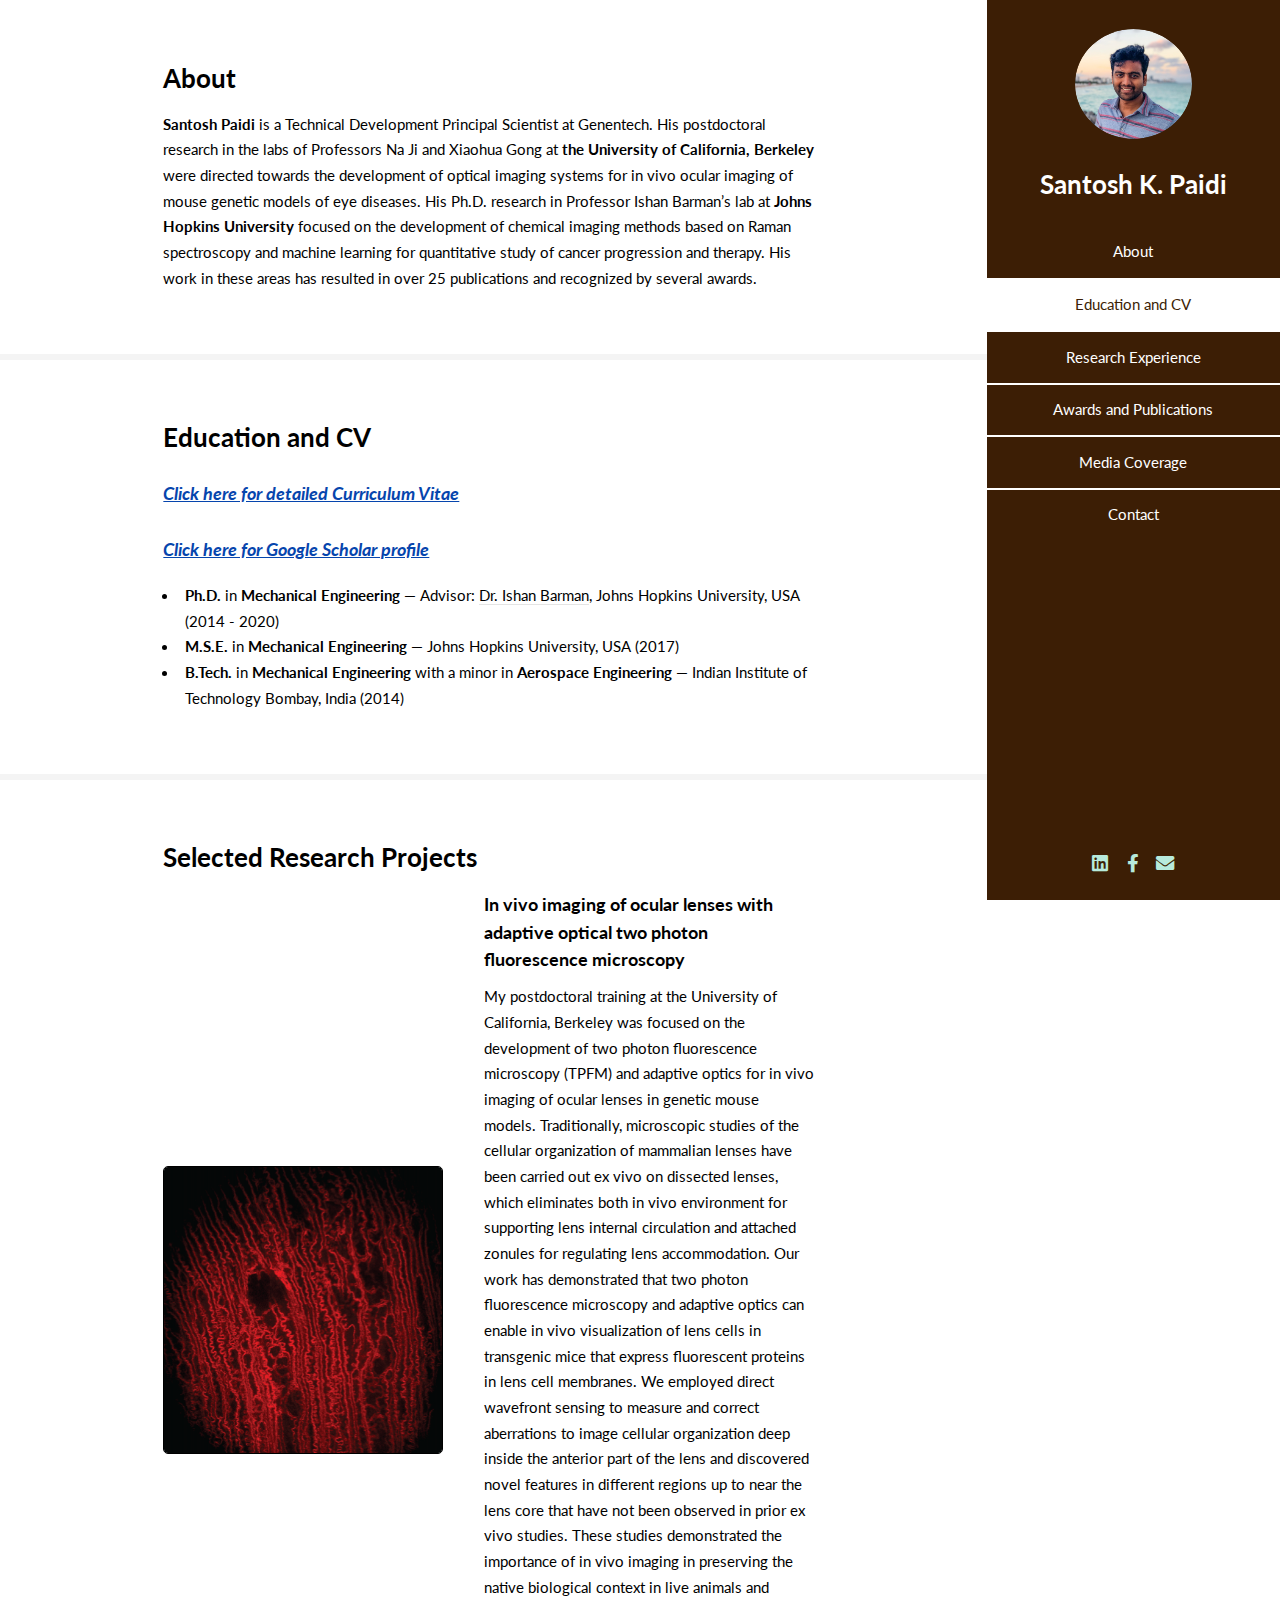
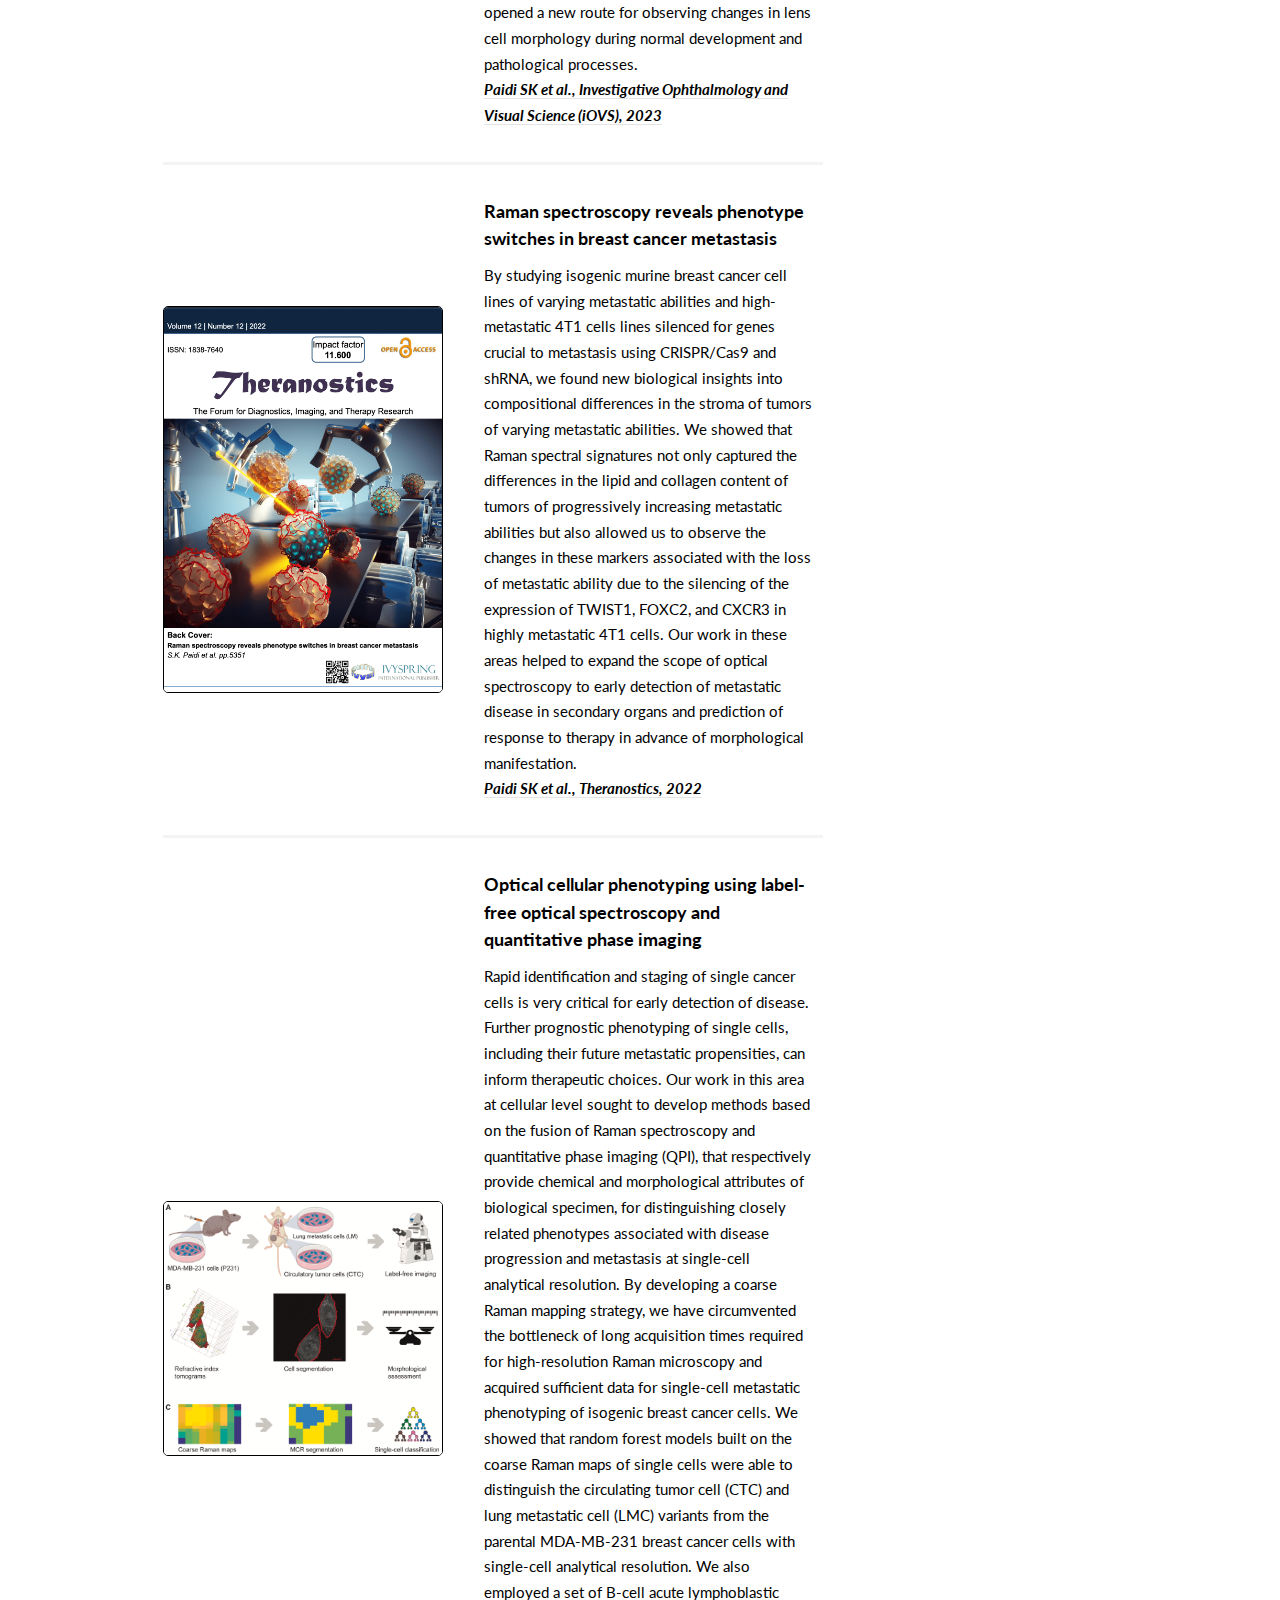
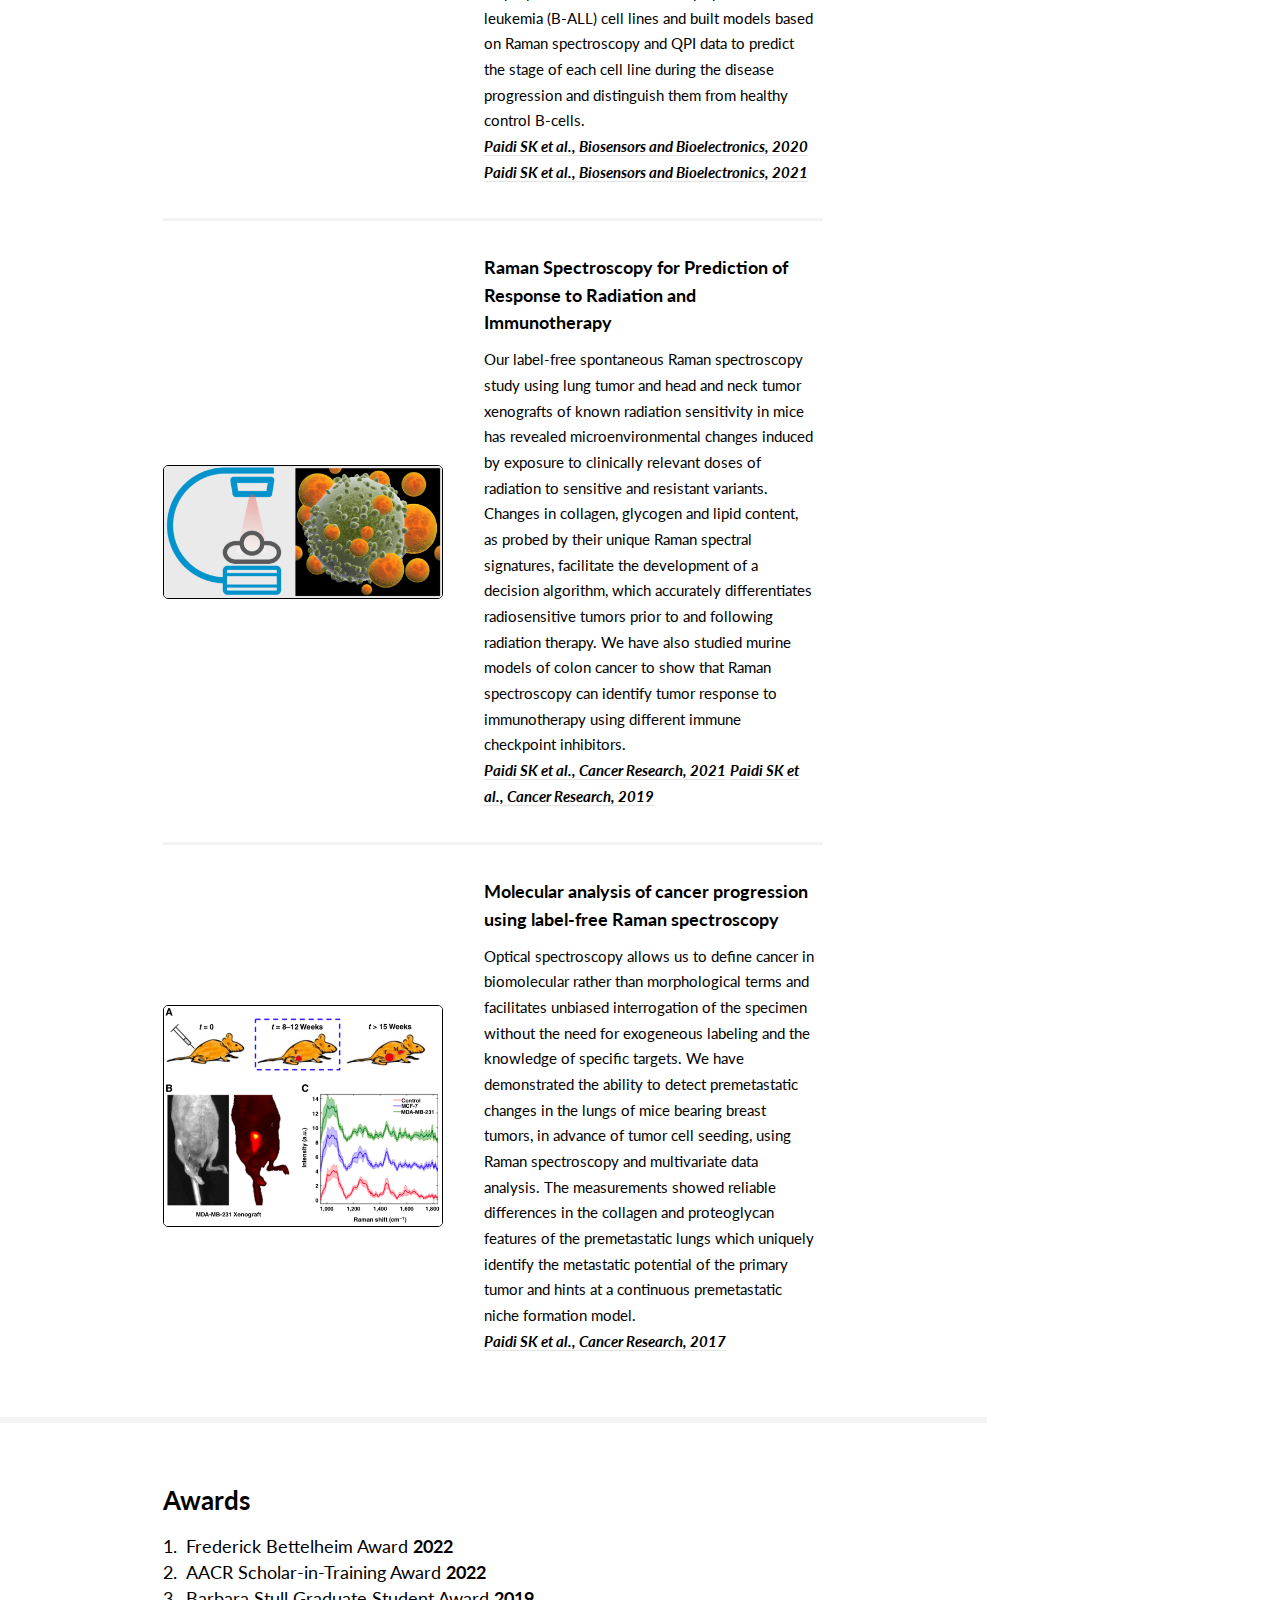
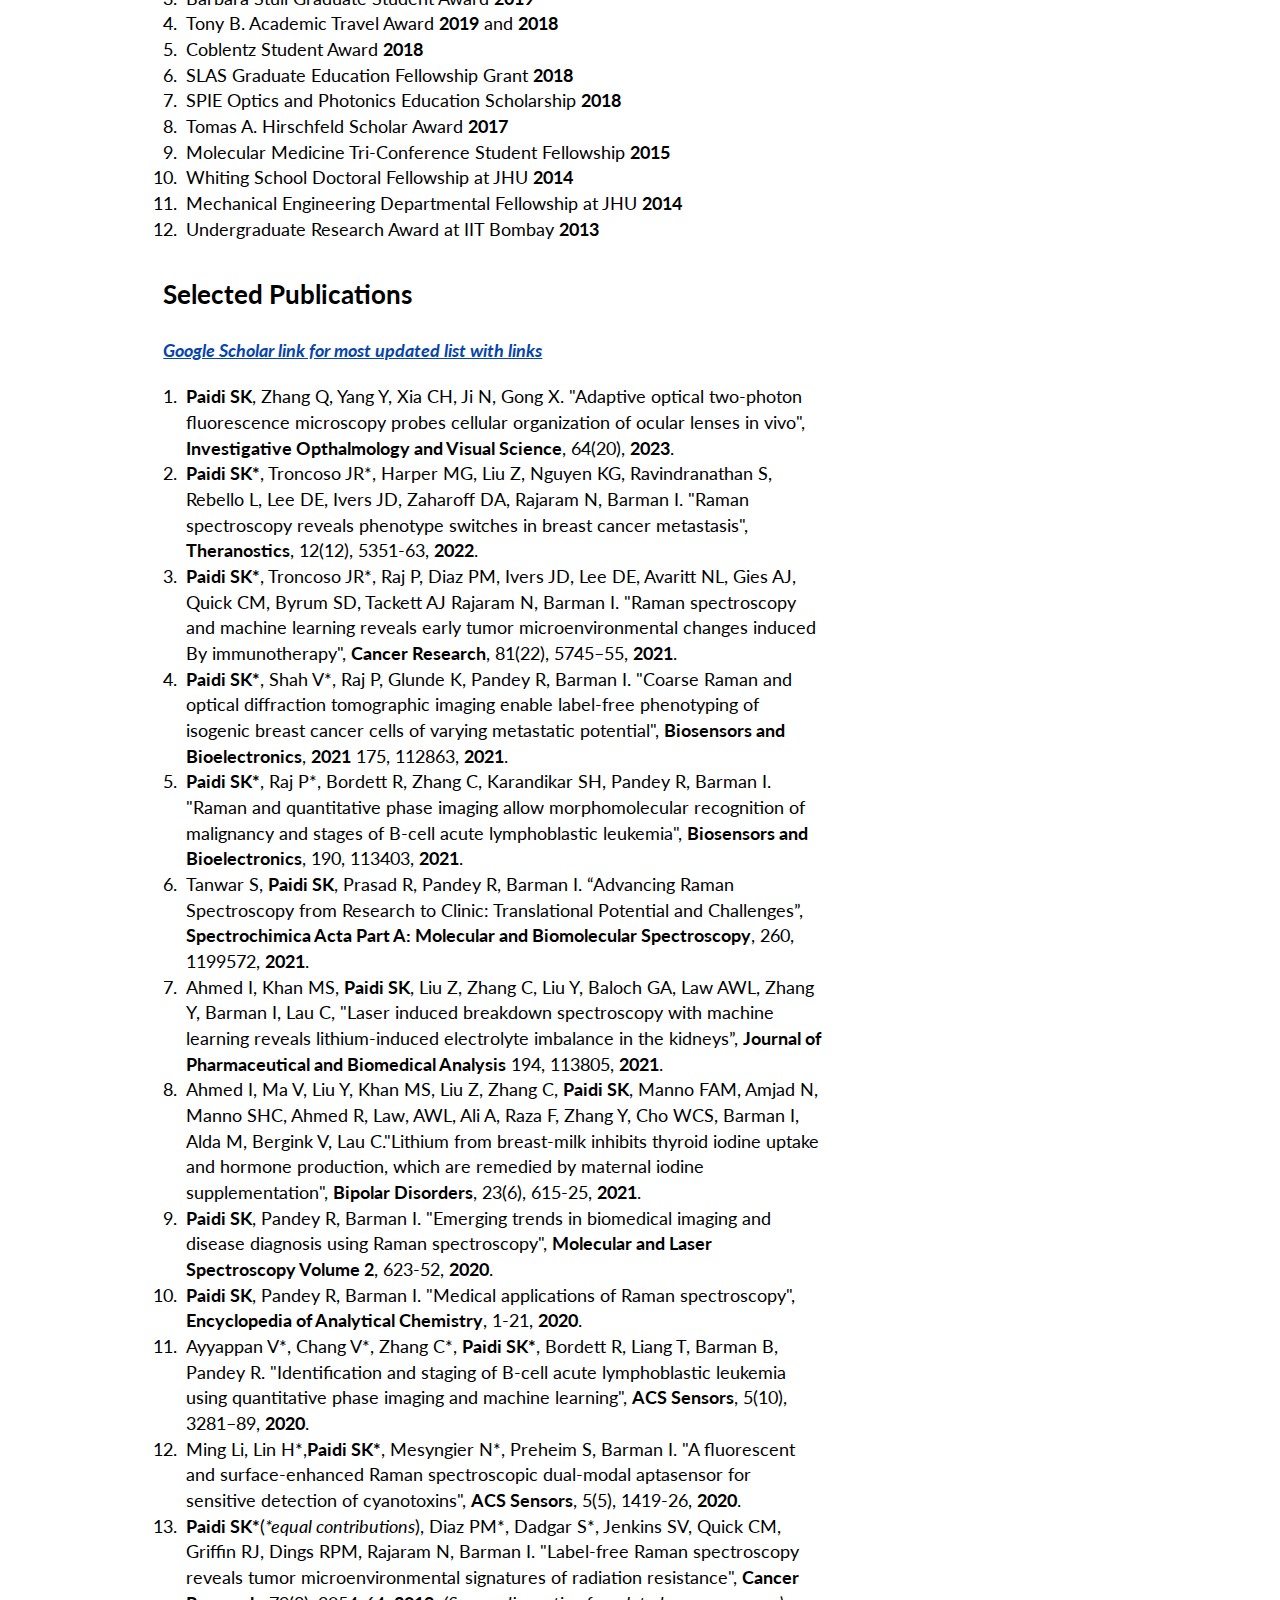
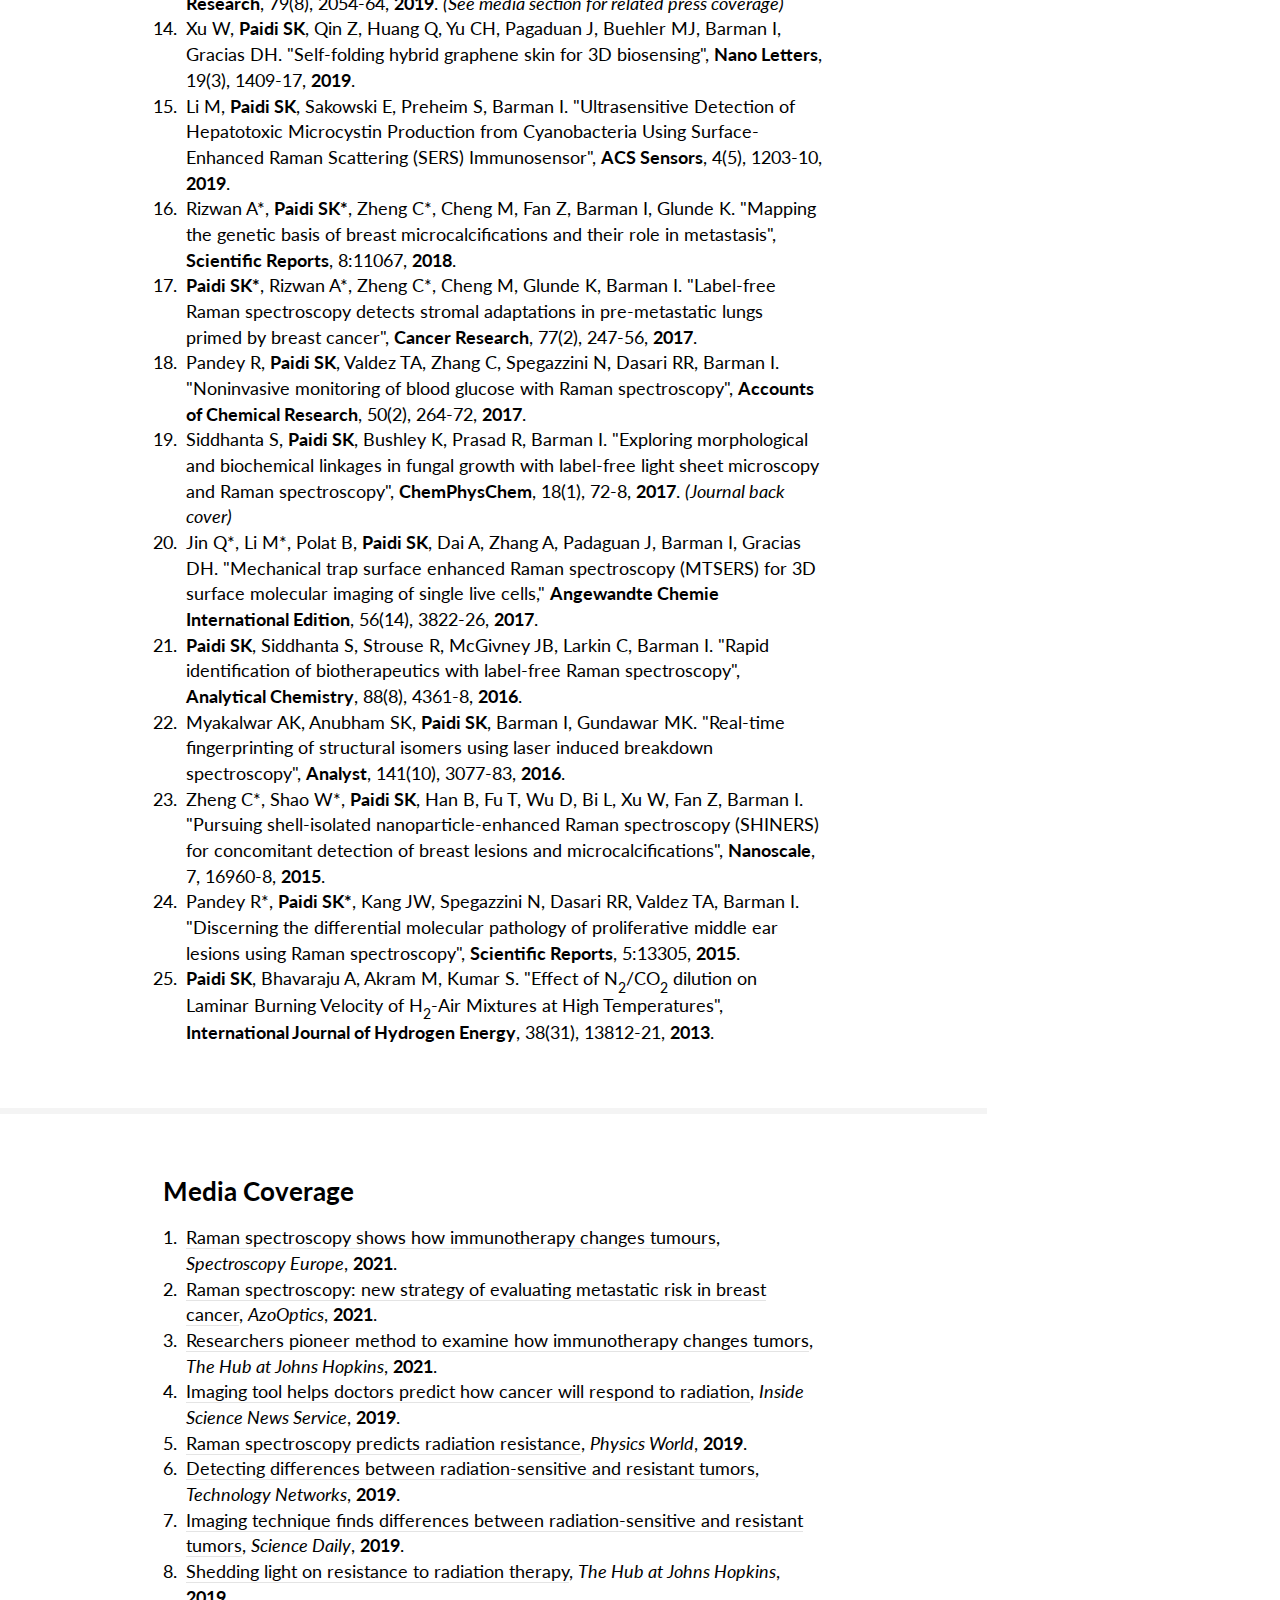
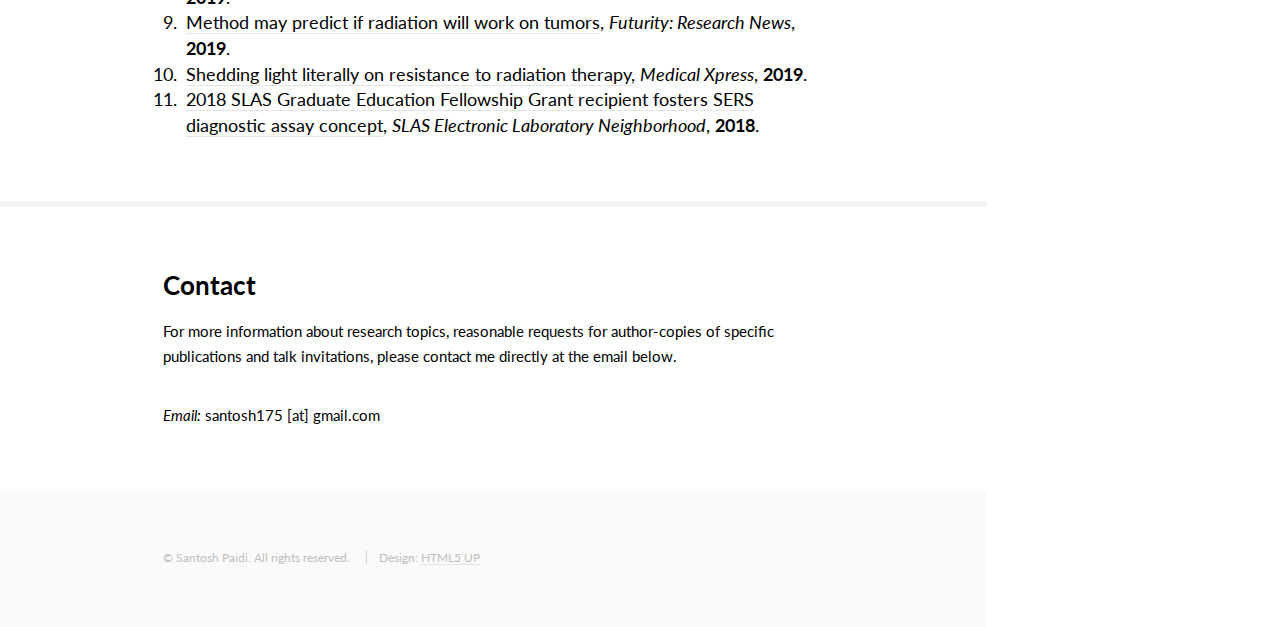
==== commit 0d5e6cd1: "Update index.html" ====
--- a/index.html
+++ b/index.html
@@ -1,573 +1,573 @@
-<!DOCTYPE html>
-<!--
-	Santosh Paidi	html5up.net | @ajlkn
-	Free for personal and commercial use under the CCA 3.0 license (html5up.net/license)-->
-<html>
-  <head>
-    <meta http-equiv="content-type" content="text/html; charset=utf-8">
-    <title>Santosh Paidi, Ph.D. | Personal homepage</title>
-    <meta name="keywords" content="Santosh Paidi, Santosh Kumar Paidi, Santosh K Paidi, Graduate Student, Postdoctoral Fellow, Ph.D. Student, Johns Hopkins University, JHU, Raman spectroscopy, Biomedical optics, SERS, Publications, Research, Personal Page, SVM, Cancer Research, Radiation therapy">
-    <meta name="description" content="Santosh Paidi's Personal Website">
-    <meta name="viewport" content="width=device-width, initial-scale=1, user-scalable=no">
-    <link rel="stylesheet" href="assets/css/main.css">
-    <script type="application/ld+json">
-		{
-      			"@context" : "http://schema.org",
-      			"@type" : "Person",
-      			"name" : "Santosh Paidi",
-      			"url" : "https://santoshpaidi.com",
-      			"sameAs" : null
-    		}
- 		</script>
-  </head>
-  <body class="is-preload">
-    <!-- Header -->
-    <section id="header">
-      <header> <span class="image avatar"><img src="images/Santosh_Paidi_2019.jpg"
-            alt="Santosh Paidi"></span>
-        <h1 id="logo"><a href="">Santosh K. Paidi</a></h1>
-        <!-- <p>Postdoctoral Fellow<br>
-          University of California, Berkeley</p> -->
-      </header>
-      <nav id="nav">
-        <ul>
-          <li><a href="#about" class="active">About</a></li>
-          <li><a href="#education">Education and CV</a></li>
-          <li><a href="#research">Research Experience</a></li>
-          <li><a href="#publications">Awards and Publications</a></li>
-          <li><a href="#media">Media Coverage</a></li>
-          <li><a href="#contact">Contact</a></li>
-        </ul>
-      </nav>
-      <footer>
-        <ul class="icons">
-          <li><a href="https://www.linkedin.com/in/santoshpaidi/" class="icon brands fa-linkedin"><span
-                class="label">Linkedin</span></a></li>
-          <li><a href="https://www.facebook.com/santosh175/" class="icon brands fa-facebook-f"><span
-                class="label">Facebook</span></a></li>
-          <li><a href="mailto:santosh175@gmail.com" class="icon solid fa-envelope"><span
-                class="label">Email</span></a></li>
-        </ul>
-      </footer>
-    </section>
-    <!-- Wrappers -->
-    <div id="wrapper">
-      <!-- Main -->
-      <div id="main">
-        <!-- One -->
-        <section id="about">
-
-		
+<!DOCTYPE html>
+<!--
+	Santosh Paidi	html5up.net | @ajlkn
+	Free for personal and commercial use under the CCA 3.0 license (html5up.net/license)-->
+<html>
+  <head>
+    <meta http-equiv="content-type" content="text/html; charset=utf-8">
+    <title>Santosh Paidi, Ph.D. | Personal homepage</title>
+    <meta name="keywords" content="Santosh Paidi, Santosh Kumar Paidi, Santosh K Paidi, Graduate Student, Postdoctoral Fellow, Ph.D. Student, Johns Hopkins University, JHU, Raman spectroscopy, Biomedical optics, SERS, Publications, Research, Personal Page, SVM, Cancer Research, Radiation therapy">
+    <meta name="description" content="Santosh Paidi's Personal Website">
+    <meta name="viewport" content="width=device-width, initial-scale=1, user-scalable=no">
+    <link rel="stylesheet" href="assets/css/main.css">
+    <script type="application/ld+json">
+		{
+      			"@context" : "http://schema.org",
+      			"@type" : "Person",
+      			"name" : "Santosh Paidi",
+      			"url" : "https://santoshpaidi.com",
+      			"sameAs" : null
+    		}
+ 		</script>
+  </head>
+  <body class="is-preload">
+    <!-- Header -->
+    <section id="header">
+      <header> <span class="image avatar"><img src="images/Santosh_Paidi_2019.jpg"
+            alt="Santosh Paidi"></span>
+        <h1 id="logo"><a href="">Santosh K. Paidi</a></h1>
+        <!-- <p>Postdoctoral Fellow<br>
+          University of California, Berkeley</p> -->
+      </header>
+      <nav id="nav">
+        <ul>
+          <li><a href="#about" class="active">About</a></li>
+          <li><a href="#education">Education and CV</a></li>
+          <li><a href="#research">Research Experience</a></li>
+          <li><a href="#publications">Awards and Publications</a></li>
+          <li><a href="#media">Media Coverage</a></li>
+          <li><a href="#contact">Contact</a></li>
+        </ul>
+      </nav>
+      <footer>
+        <ul class="icons">
+          <li><a href="https://www.linkedin.com/in/santoshpaidi/" class="icon brands fa-linkedin"><span
+                class="label">Linkedin</span></a></li>
+          <li><a href="https://www.facebook.com/santosh175/" class="icon brands fa-facebook-f"><span
+                class="label">Facebook</span></a></li>
+          <li><a href="mailto:santosh175@gmail.com" class="icon solid fa-envelope"><span
+                class="label">Email</span></a></li>
+        </ul>
+      </footer>
+    </section>
+    <!-- Wrappers -->
+    <div id="wrapper">
+      <!-- Main -->
+      <div id="main">
+        <!-- One -->
+        <section id="about">
+
+		
 	<!-- <div class="image main" data-position="center">
 			<img src="images/banner.png" alt="" />
-								</div> -->
-
-
-          <div class="container">
-            <header class="major">
-              <h3>About</h3>
-            </header>
-            <p><b>Santosh Paidi</b> is a Technology Development Principal Scientist at Genentech. His postdoctoral research in the labs of Professors Na Ji and Xiaohua Gong at <b>the University of California, Berkeley</b> were directed towards the development of optical imaging systems for in vivo ocular imaging of mouse genetic models of eye diseases. His Ph.D. research in Professor Ishan Barman’s lab at <b>Johns Hopkins University</b> focused on the development of chemical imaging methods based on Raman spectroscopy and machine learning for quantitative study of cancer progression and therapy. His work in these areas has resulted in over 25 publications and recognized by several awards.</p>
-		    
-		    
-		<!-- His Ph.D. work in this
-              area has resulted in the creation of a new landscape for
-              spectroscopic monitoring of stromal adaptations in the lungs of
-              animals bearing breast tumor xenografts, prior to the arrival of
-              metastatic cancer cells. In addition to applications in cancer, a
-              major focus of Santosh’s graduate study is the development of a
-              detection framework based on label-free plasmon-enhanced Raman
-              spectroscopy for rapid identification of closely related human and
-              murine antibody drugs during their manufacturing, with the
-              ultimate goal of translation to fill-finish sites. Prior to
-              commencing doctoral study at Johns Hopkins, Santosh graduated from
-              Indian Institute of Technology Bombay in 2014 with a B.Tech. in
-              Mechanical Engineering and a minor in Aerospace Engineering. In
-              roles such as GRO Advocacy Chair and WSE Representative on the
-              Homewood Graduate Board, Santosh strove for enriching graduate
-              student experience at Johns Hopkins University. Outside Hopkins,
-              he volunteers for outreach programs aimed at encouraging
-              involvement and enthusiasm of school students in STEM fields.
-              Santosh currently serves as an associate editor for the Journal of
-              Emerging Investigators, which publishes original research
-              conducted by middle and high school students. -->
-          </div>
-        </section>
-        <!-- Two -->
-        <section id="education">
-          <div class="container">
-            <h3>Education and CV</h3>
-            <h3><a href="https://santoshpaidi.com/documents/Paidi_cv_website_2023.pdf"
-                data-title="Santosh Paidi's CV 2023" target="_blank" title="Santosh Paidi's CV 2023"><font
-                  color="#0645AD"><font size="4"><i><u>Click here for detailed
-                        Curriculum Vitae</u></i></font></font></a> </h3>
-
-	   <h3><a href="https://scholar.google.com/citations?user=IQp1PYcAAAAJ&hl=en"
-                data-title="Santosh Paidi's CV 2021" target="_blank" title="Santosh Paidi's Google Scholar Profile"><font
-                  color="#0645AD"><font size="4"><i><u>Click here for Google Scholar profile</u></i></font></font></a> </h3>
-
-
-            <ul>
-              <li><b>Ph.D.</b> in <b>Mechanical Engineering</b> — Advisor: <a
-                  href="https://engineering.jhu.edu/barman" "="" target="_blank">Dr.
-                  Ishan Barman</a>, Johns Hopkins University, USA (2014 - 2020)</li>
-              <li><b>M.S.E.</b> in <b>Mechanical Engineering</b> — Johns
-                Hopkins University, USA (2017)</li>
-              <li><b>B.Tech.</b> in <b>Mechanical Engineering</b> with a minor
-                in <b>Aerospace Engineering </b> — Indian Institute of
-                Technology Bombay, India (2014)</li>
-            </ul>
-          </div>
-        </section>
-        <!-- Three -->
-        <section id="research">
-          <div class="container">
-            <h3>Selected Research Projects</h3>
-            <div class="features">
- 		<article> <a class="image"><img src="images/Fig0-min.png" style="border:1px solid black"></a>
-                <div class="inner">
-                  <h4>In vivo imaging of ocular lenses with adaptive optical two photon fluorescence microscopy</h4>
-                  <p>My postdoctoral training at the University of California, Berkeley was focused on the development of two photon fluorescence microscopy (TPFM) and adaptive optics for in vivo imaging of ocular lenses in genetic mouse models. Traditionally, microscopic studies of the cellular organization of mammalian lenses have been carried out ex vivo on dissected lenses, which eliminates both in vivo environment for supporting lens internal circulation and attached zonules for regulating lens accommodation. Our work has demonstrated that two photon fluorescence microscopy and adaptive optics can enable in vivo visualization of lens cells in transgenic mice that express fluorescent proteins in lens cell membranes. We employed direct wavefront sensing to measure and correct aberrations to image cellular organization deep inside the anterior part of the lens and discovered novel features in different regions up to near the lens core that have not been observed in prior ex vivo studies. These studies demonstrated the importance of in vivo imaging in preserving the native biological context in live animals and opened a new route for observing changes in lens cell morphology during normal development and pathological processes.<br>
-                   
-		   <a href="https://iovs.arvojournals.org/article.aspx?articleid=2785694"
-                      target="_blank"><i><b>Paidi SK et al., Investigative Ophthalmology and Visual Science (iOVS), 2023</b></i></a>	</p>
-
-		
-		
-		</div>
-	
-		</article>
-              
-		<article> <a class="image"><img src="images/Fig6-min.png" style="border:1px solid black"></a>
-                <div class="inner">
-                  <h4>Raman spectroscopy reveals phenotype switches in breast cancer metastasis</h4>
-		 <p>By studying isogenic murine breast cancer cell lines of varying metastatic abilities and high- metastatic 4T1 cells lines silenced for genes crucial to metastasis using CRISPR/Cas9 and shRNA, we found new biological insights into compositional differences in the stroma of tumors of varying metastatic abilities. We showed that Raman spectral signatures not only captured the differences in the lipid and collagen content of tumors of progressively increasing metastatic abilities but also allowed us to observe the changes in these markers associated with the loss of metastatic ability due to the silencing of the expression of TWIST1, FOXC2, and CXCR3 in highly metastatic 4T1 cells. Our work in these areas helped to expand the scope of optical spectroscopy to early detection of metastatic disease in secondary organs and prediction of response to therapy in advance of morphological manifestation.<br>
-		 
-		<a href="https://www.thno.org/v12p5351.htm" target="_blank"><i><b>Paidi SK et al., Theranostics, 2022</b></i></a></p>
-                </div>
-
-
-             
-		 </article>
-              <article> <a class="image"><img src="images/Fig3.png" style="border:1px solid black"></a>
-                <div class="inner">
-                  <h4>Optical cellular phenotyping using label-free optical spectroscopy and quantitative phase imaging</h4>
-		 <p>Rapid identification and staging of single cancer cells is very critical for early detection of disease. Further prognostic phenotyping of single cells, including their future metastatic propensities, can inform therapeutic choices. Our work in this area at cellular level sought to develop methods based on the fusion of Raman spectroscopy and quantitative phase imaging (QPI), that respectively provide chemical and morphological attributes of biological specimen, for distinguishing closely related phenotypes associated with disease progression and metastasis at single-cell analytical resolution. By developing a coarse Raman mapping strategy, we have circumvented the bottleneck of long acquisition times required for high-resolution Raman microscopy and acquired sufficient data for single-cell metastatic phenotyping of isogenic breast cancer cells. We showed that random forest models built on the coarse Raman maps of single cells were able to distinguish the circulating tumor cell (CTC) and lung metastatic cell (LMC) variants from the parental MDA-MB-231 breast cancer cells with single-cell analytical resolution. We also employed a set of B-cell acute lymphoblastic leukemia (B-ALL) cell lines and built models based on Raman spectroscopy and QPI data to predict the stage of each cell line during the disease progression and distinguish them from healthy control B-cells.<br>
-                    <a href="https://www.sciencedirect.com/science/article/abs/pii/S0956566320308496" target="_blank"><i><b>Paidi SK et al., Biosensors and Bioelectronics, 2020</b></i></a>
-
-		<a href="https://www.sciencedirect.com/science/article/abs/pii/S0956566321004401" target="_blank"><i><b>Paidi SK et al., Biosensors and Bioelectronics, 2021</b></i></a></p>
-                </div>
-
-
-             
-		 </article>
-              <article> <a class="image"><img src="images/Fig5-min.png" style="border:1px solid black"></a>
-                <div class="inner">
-                  <h4>Raman Spectroscopy for Prediction of Response to Radiation and Immunotherapy</h4>
-                  <p>Our label-free spontaneous Raman spectroscopy study
-                    using lung tumor and head and neck tumor xenografts of known
-                    radiation sensitivity in mice has revealed
-                    microenvironmental changes induced by exposure to clinically
-                    relevant doses of radiation to sensitive and resistant
-                    variants. Changes in collagen, glycogen and lipid content,
-                    as probed by their unique Raman spectral signatures,
-                    facilitate the development of a decision algorithm, which
-                    accurately differentiates radiosensitive tumors prior to and
-                    following radiation therapy. We have also studied murine models of colon cancer to show that Raman spectroscopy can identify tumor response to immunotherapy using different immune checkpoint inhibitors.<br>
-                    
-<a href="https://aacrjournals.org/cancerres/article/81/22/5745/670492/"
-                      target="_blank"><i><b>Paidi SK et al., Cancer Research, 2021</b></i></a> 
-
-
-		    <a href="http://cancerres.aacrjournals.org/content/79/8/2054/"
-                      target="_blank"><b><i>Paidi SK et al., Cancer Research, 2019</b></i></a></p>
-                </div>
-             
-
-		 </article>
-              <article> <a class="image"><img src="images/Fig2.png" alt="" style="border:1px solid black"></a>
-                <div class="inner">
-                  <h4>Molecular analysis of cancer progression using label-free Raman spectroscopy</h4>
-                  <p>Optical spectroscopy allows us to define cancer in biomolecular rather than morphological terms and facilitates unbiased interrogation of the specimen without the need for exogeneous labeling and the knowledge of specific targets. We have demonstrated the ability to detect premetastatic changes in the lungs of mice bearing breast tumors, in advance of tumor cell seeding, using Raman spectroscopy and multivariate data analysis. The measurements showed reliable differences in the collagen and proteoglycan features of the premetastatic lungs which uniquely identify the metastatic potential of the primary tumor and hints at a continuous premetastatic niche formation model.
-                    <br>
-                    <a href="http://cancerres.aacrjournals.org/content/77/2/247/"
-                      target="_blank"><b><i>Paidi SK et al., Cancer Research, 2017</i></b></a></p>
-                </div>
-              </article>
-              <!--					<article>
-										<a class="image"><img src="images/pathway2.png" alt="" style="border:5px solid black"/></a>											<div class="inner">
-												<h4>Signaling Pathways</h4>												<p>Building networks of signaling species that control cellular dynamics in order to model and predict protrusive behavior. <br><i>Relevant Publications:</i> <br>a) <a href="https://www.annualreviews.org/doi/full/10.1146/annurev-cellbio-100616-060739" target="_blank"><u>Signaling networks in cell migration, <i><b>Ann. Rev. Cell and Dev. Biology</b></i>, 2017</u></a>, <br>b) <a href="http://msb.embopress.org/content/15/3/e8585" target="_blank"><u>A coupled network model controls wave patterns that regulate cellular protrusions, <i><b>Molecular Systems Biology</b></i>, 2019</u></a> </p>
-											</div>										</article>
-										<article>											<a class="image"><img src="images/neuron1.png" alt="" style="border:5px solid black" /></a>
-											<div class="inner">												<h4>Thalamocortical Networks</h4>
-												<p>Modeling the thalamocortical system as a two-dimensional three-layered structure that interacts in a closed-loop fashion to study traveling waves.<br><i>Ongoing Publication:</i> <br>a) Neural connectivity in a thalamocortical closed loop system controls traveling wave dynamics, 2019</p>											</div>
-										</article>  --> </div>
-          </div>
-        </section>
-        <!-- Four -->
-        <section id="publications">
-          <div class="container">
-            <article>
-              <h3>Awards</h3>
-              <ol>
-                <font size="4">
-		 <li> Frederick Bettelheim Award <b>2022</b></li>
-		 <li> AACR Scholar-in-Training Award <b>2022</b></li>
-                  <li> Barbara Stull Graduate Student Award <b>2019</b></li>
-                  <li> Tony B. Academic Travel Award <b>2019</b> and <b>2018</b></li>
-                  <li> Coblentz Student Award <b>2018</b></li>
-                  <li> SLAS Graduate Education Fellowship Grant <b>2018</b></li>
-                  <li> SPIE Optics and Photonics Education Scholarship <b>2018</b></li>
-                  <li> Tomas A. Hirschfeld Scholar Award <b>2017</b></li>
-                  <li> Molecular Medicine Tri-Conference Student Fellowship <b>2015</b></li>
-                  <li> Whiting School Doctoral Fellowship at JHU <b>2014</b></li>
-                  <li> Mechanical Engineering Departmental Fellowship at JHU <b>2014</b></li>
-                  <li> Undergraduate Research Award at IIT Bombay <b>2013</b></li>
-                </font>
-              </ol>
-            </article>
-            <article>
-              <h3>Selected Publications</h3>
-              <h3><a href="https://scholar.google.com/citations?user=IQp1PYcAAAAJ&amp;hl=en"
-                  target="_blank"><font color="#0645AD"><font size="4"><i><u>Google
-                          Scholar link for most updated list with links</u></i></font></font></a> </h3>
-              <ol>
-                <font size="4">
-
-
-
-<li><b>Paidi SK</b>, Zhang Q, Yang Y, Xia CH, Ji N, Gong X. "Adaptive optical two-photon fluorescence microscopy probes cellular organization of ocular lenses in vivo", <b>Investigative Opthalmology and Visual Science</b>, 64(20), <b>2023</b>.</li>
-
-<li><b>Paidi SK*</b>, Troncoso JR*, Harper MG, Liu Z, Nguyen KG, Ravindranathan S, Rebello L, Lee DE, Ivers JD, Zaharoff DA, Rajaram N, Barman I. "Raman spectroscopy reveals phenotype switches in breast cancer metastasis", <b>Theranostics</b>, 12(12), 5351-63, <b>2022</b>.</li>
-
-<li><b>Paidi SK*</b>, Troncoso JR*, Raj P, Diaz PM, Ivers JD, Lee DE, Avaritt NL, Gies AJ, Quick CM, Byrum SD, Tackett AJ Rajaram N, Barman I. "Raman spectroscopy and machine learning reveals early tumor microenvironmental changes induced By immunotherapy", <b>Cancer Research</b>, 81(22), 5745–55, <b>2021</b>.</li>
-
-<li><b>Paidi SK*</b>, Shah V*, Raj P, Glunde K, Pandey R, Barman I. "Coarse Raman and optical diffraction tomographic imaging enable label-free phenotyping of isogenic breast cancer cells of varying metastatic potential", <b>Biosensors and Bioelectronics</b>, <b>2021</b> 175, 112863, <b>2021</b>.</li>
-
-<li><b>Paidi SK*</b>, Raj P*, Bordett R, Zhang C, Karandikar SH, Pandey R, Barman I. "Raman and quantitative phase imaging allow morphomolecular recognition of malignancy and stages of B-cell acute lymphoblastic leukemia", <b>Biosensors and Bioelectronics</b>, 190, 113403, <b>2021</b>.</li>
-
-<li>Tanwar S, <b>Paidi SK</b>, Prasad R, Pandey R, Barman I. “Advancing Raman Spectroscopy from Research to Clinic: Translational Potential and Challenges”, <b>Spectrochimica Acta Part A: Molecular and Biomolecular Spectroscopy</b>, 260, 1199572, <b>2021</b>.</li>
-
-<li>Ahmed I, Khan MS, <b>Paidi SK</b>, Liu Z, Zhang C, Liu Y, Baloch GA, Law AWL, Zhang Y, Barman I, Lau C, "Laser induced breakdown spectroscopy with machine learning reveals lithium-induced electrolyte imbalance in the kidneys”, <b>Journal of Pharmaceutical and Biomedical Analysis</b> 194, 113805, <b>2021</b>.</li>
-
-<li>Ahmed I, Ma V, Liu Y, Khan MS, Liu Z, Zhang C, <b>Paidi SK</b>, Manno FAM, Amjad N, Manno SHC, Ahmed R, Law, AWL, Ali A, Raza F, Zhang Y, Cho WCS, Barman I, Alda M, Bergink V, Lau C."Lithium from breast-milk inhibits thyroid iodine uptake and hormone production, which are remedied by maternal iodine supplementation", <b>Bipolar Disorders</b>, 23(6), 615-25, <b>2021</b>.</li>
-
-<li><b>Paidi SK</b>, Pandey R, Barman I. "Emerging trends in biomedical imaging and disease diagnosis using Raman spectroscopy", <b>Molecular and Laser Spectroscopy Volume 2</b>, 623-52, <b>2020</b>.</li>
-
-<li><b>Paidi SK</b>, Pandey R, Barman I. "Medical applications of Raman spectroscopy", <b>Encyclopedia of Analytical Chemistry</b>, 1-21, <b>2020</b>.</li>
-
-<li>Ayyappan V*, Chang V*, Zhang C*, <b>Paidi SK*</b>, Bordett R, Liang T, Barman B, Pandey R. "Identification and staging of B-cell acute lymphoblastic leukemia using quantitative phase imaging and machine learning", <b>ACS Sensors</b>, 5(10), 3281–89, <b>2020</b>.</li>
-
-<li>Ming Li, Lin H*,<b>Paidi SK*</b>, Mesyngier N*, Preheim S, Barman I. "A fluorescent and surface-enhanced Raman spectroscopic dual-modal aptasensor for sensitive detection of cyanotoxins", <b>ACS Sensors</b>, 5(5), 1419-26, <b>2020</b>.</li>
-
-
-                  <li> <b>Paidi SK*</b>(<i>*equal contributions</i>), Diaz PM*,
-                    Dadgar S*, Jenkins SV, Quick CM, Griffin RJ, Dings RPM,
-                    Rajaram N, Barman I. "Label-free Raman spectroscopy reveals
-                    tumor microenvironmental signatures of radiation
-                    resistance", <b>Cancer Research</b>, 79(8), 2054-64, <b>2019</b>.
-                    <i>(See media section for related press coverage)</i></li>
-                  <li> Xu W, <b>Paidi SK</b>, Qin Z, Huang Q, Yu CH, Pagaduan
-                    J, Buehler MJ, Barman I, Gracias DH. "Self-folding hybrid
-                    graphene skin for 3D biosensing", <b>Nano Letters</b>,
-                    19(3), 1409-17, <b>2019</b>.</li>
-                  <li> Li M, <b>Paidi SK</b>, Sakowski E, Preheim S, Barman I.
-                    "Ultrasensitive Detection of Hepatotoxic Microcystin
-                    Production from Cyanobacteria Using Surface-Enhanced Raman
-                    Scattering (SERS) Immunosensor", <b>ACS Sensors</b>, 4(5),
-                    1203-10, <b>2019</b>.</li>
-                  <li> Rizwan A*, <b>Paidi SK*</b>, Zheng C*, Cheng M, Fan Z,
-                    Barman I, Glunde K. "Mapping the genetic basis of breast
-                    microcalcifications and their role in metastasis", <b>Scientific
-                      Reports</b>, 8:11067, <b>2018</b>.</li>
-                  <li> <b>Paidi SK*</b>, Rizwan A*, Zheng C*, Cheng M, Glunde
-                    K, Barman I. "Label-free Raman spectroscopy detects stromal
-                    adaptations in pre-metastatic lungs primed by breast
-                    cancer", <b>Cancer Research</b>, 77(2), 247-56, <b>2017</b>.</li>
-                  <li> Pandey R, <b>Paidi SK</b>, Valdez TA, Zhang C,
-                    Spegazzini N, Dasari RR, Barman I. "Noninvasive monitoring
-                    of blood glucose with Raman spectroscopy", <b>Accounts of
-                      Chemical Research</b>, 50(2), 264-72, <b>2017</b>.</li>
-                  <li> Siddhanta S, <b>Paidi SK</b>, Bushley K, Prasad R,
-                    Barman I. "Exploring morphological and biochemical linkages
-                    in fungal growth with label-free light sheet microscopy and
-                    Raman spectroscopy", <b>ChemPhysChem</b>, 18(1), 72-8, <b>2017</b>.
-                    <i>(Journal back cover)</i></li>
-                  <li> Jin Q*, Li M*, Polat B, <b>Paidi SK</b>, Dai A, Zhang A,
-                    Padaguan J, Barman I, Gracias DH. "Mechanical trap surface
-                    enhanced Raman spectroscopy (MTSERS) for 3D surface
-                    molecular imaging of single live cells," <b>Angewandte
-                      Chemie International Edition</b>, 56(14), 3822-26, <b>2017</b>.</li>
-                  <li> <b>Paidi SK</b>, Siddhanta S, Strouse R, McGivney JB,
-                    Larkin C, Barman I. "Rapid identification of biotherapeutics
-                    with label-free Raman spectroscopy", <b>Analytical
-                      Chemistry</b>, 88(8), 4361-8, <b>2016</b>.</li>
-                  <li> Myakalwar AK, Anubham SK, <b>Paidi SK</b>, Barman I,
-                    Gundawar MK. "Real-time fingerprinting of structural isomers
-                    using laser induced breakdown spectroscopy", <b>Analyst</b>,
-                    141(10), 3077-83, <b>2016</b>.</li>
-                  <li> Zheng C*, Shao W*, <b>Paidi SK</b>, Han B, Fu T, Wu D,
-                    Bi L, Xu W, Fan Z, Barman I. "Pursuing shell-isolated
-                    nanoparticle-enhanced Raman spectroscopy (SHINERS) for
-                    concomitant detection of breast lesions and
-                    microcalcifications", <b>Nanoscale</b>, 7, 16960-8, <b>2015</b>.</li>
-                  <li> Pandey R*, <b>Paidi SK*</b>, Kang JW, Spegazzini N,
-                    Dasari RR, Valdez TA, Barman I. "Discerning the differential
-                    molecular pathology of proliferative middle ear lesions
-                    using Raman spectroscopy", <b>Scientific Reports</b>,
-                    5:13305, <b>2015</b>.</li>
-                  <li> <b>Paidi SK</b>, Bhavaraju A, Akram M, Kumar S. "Effect
-                    of N<sub>2</sub>/CO<sub>2</sub> dilution on Laminar Burning
-                    Velocity of H<sub>2</sub>-Air Mixtures at High
-                    Temperatures", <b>International Journal of Hydrogen Energy</b>,
-                    38(31), 13812-21, <b>2013</b>.</li>
-                </font>
-              </ol>
-            </article>
-          </div>
-        </section>
-        <!-- Five-->
-        <section id="media">
-          <div class="container">
-            <h3>Media Coverage</h3>
-            <ol>
-              <font size="4">
-		<li> <a href="https://www.spectroscopyeurope.com/news/raman-spectroscopy-shows-how-immunotherapy-changes-tumours"
-                    target="_blank"> Raman spectroscopy shows how immunotherapy changes tumours</a>, <i>Spectroscopy Europe</i>, <b>2021</b>.</li>
-	        <li> <a href="https://www.azooptics.com/News.aspx?newsID=26827"
-                    target="_blank"> Raman spectroscopy: new strategy of evaluating metastatic risk in breast cancer</a>, <i>AzoOptics</i>, <b>2021</b>.</li>
-	        <li> <a href="https://hub.jhu.edu/2021/10/13/how-immunotherapy-changes-tumors"
-                    target="_blank"> Researchers pioneer method to examine how immunotherapy changes tumors</a>, <i>The Hub at Johns Hopkins</i>, <b>2021</b>.</li>
-                <li> <a href="https://www.insidescience.org/news/imaging-tool-helps-doctors-predict-how-cancer-will-respond-radiation"
-                    target="_blank"> Imaging tool helps doctors predict how
-                    cancer will respond to radiation</a>, <i>Inside Science
-                    News Service</i>, <b>2019</b>.</li>
-                <li> <a href="https://physicsworld.com/a/raman-spectroscopy-predicts-radiation-resistance/"
-                    target="_blank"> Raman spectroscopy predicts radiation
-                    resistance</a>, <i>Physics World</i>, <b>2019</b>.</li>
-                <li> <a href="https://www.technologynetworks.com/cancer-research/news/detecting-differences-between-radiation-sensitive-and-resistant-tumors-316588"
-                    target="_blank"> Detecting differences between
-                    radiation-sensitive and resistant tumors</a>, <i>Technology
-                    Networks</i>, <b>2019</b>.</li>
-                <li> <a href="https://www.sciencedaily.com/releases/2019/03/190311141305.htm"
-                    target="_blank"> Imaging technique finds differences between
-                    radiation-sensitive and resistant tumors</a>, <i>Science
-                    Daily</i>, <b>2019</b>.</li>
-                <li> <a href="https://hub.jhu.edu/2019/03/04/radiation-therapy-resistance/"
-                    target="_blank"> Shedding light on resistance to radiation
-                    therapy</a>, <i>The Hub at Johns Hopkins</i>, <b>2019</b>.</li>
-                <li> <a href="https://www.futurity.org/radiation-cancer-tumors-1995832-2/"
-                    target="_blank"> Method may predict if radiation will work
-                    on tumors</a>, <i>Futurity: Research News</i>, <b>2019</b>.</li>
-                <li> <a href="https://medicalxpress.com/news/2019-02-lightliterallyon-resistance-therapy.html"
-                    target="_blank"> Shedding light literally on resistance to
-                    radiation therapy</a>, <i>Medical Xpress</i>, <b>2019</b>.</li>
-                <li> <a href="https://slas.org/eln/2018-slas-graduate-education-fellowship-grant-recipient-fosters-sers-diagnostic-assay-concept/"
-                    target="_blank"> 2018 SLAS Graduate Education Fellowship
-                    Grant recipient fosters SERS diagnostic assay concept</a>, <i>SLAS
-                    Electronic Laboratory Neighborhood</i>, <b>2018</b>.</li>
-              </font>
-            </ol>
-          </div>
-        </section>
-        <!-- Six -->
-        <section id="contact">
-          <div class="container">
-            <h3>Contact</h3>
-	   <p> For more information about research topics, reasonable requests for author-copies of specific publications and talk invitations, please contact me directly at the email below.
-            <p><i>Email:</i> santosh175 [at] gmail.com</p>
-            <!-- 							<form method="post" action="#">
-										<div class="row gtr-uniform">											<div class="col-6 col-12-xsmall"><input type="text" name="name" id="name" placeholder="Name" /></div>
-											<div class="col-6 col-12-xsmall"><input type="email" name="email" id="email" placeholder="Email" /></div>											<div class="col-12"><input type="text" name="subject" id="subject" placeholder="Subject" /></div>
-											<div class="col-12"><textarea name="message" id="message" placeholder="Message" rows="6"></textarea></div>											<div class="col-12">
-												<ul class="actions">													<li><input type="submit" class="primary" value="Send Message" /></li>
-													<li><input type="reset" value="Reset Form" /></li>												</ul>
-											</div>										</div>
-									</form> --> </div>
-        </section>
-        <!-- Five -->
-        <!--
-							<section id="five">								<div class="container">
-									<h3>Elements</h3>
-									<section>										<h4>Text</h4>
-										<p>This is <b>bold</b> and this is <strong>strong</strong>. This is <i>italic</i> and this is <em>emphasized</em>.										This is <sup>superscript</sup> text and this is <sub>subscript</sub> text.
-										This is <u>underlined</u> and this is code: <code>for (;;) { ... }</code>. Finally, <a href="#">this is a link</a>.</p>										<hr />
-										<header>											<h4>Heading with a Subtitle</h4>
-											<p>Lorem ipsum dolor sit amet nullam id egestas urna aliquam</p>										</header>
-										<p>Nunc lacinia ante nunc ac lobortis. Interdum adipiscing gravida odio porttitor sem non mi integer non faucibus ornare mi ut ante amet placerat aliquet. Volutpat eu sed ante lacinia sapien lorem accumsan varius montes viverra nibh in adipiscing blandit tempus accumsan.</p>										<header>
-											<h5>Heading with a Subtitle</h5>											<p>Lorem ipsum dolor sit amet nullam id egestas urna aliquam</p>
-										</header>										<p>Nunc lacinia ante nunc ac lobortis. Interdum adipiscing gravida odio porttitor sem non mi integer non faucibus ornare mi ut ante amet placerat aliquet. Volutpat eu sed ante lacinia sapien lorem accumsan varius montes viverra nibh in adipiscing blandit tempus accumsan.</p>
-										<hr />										<h2>Heading Level 2</h2>
-										<h3>Heading Level 3</h3>										<h4>Heading Level 4</h4>
-										<h5>Heading Level 5</h5>										<h6>Heading Level 6</h6>
-										<hr />										<h5>Blockquote</h5>
-										<blockquote>Fringilla nisl. Donec accumsan interdum nisi, quis tincidunt felis sagittis eget tempus euismod. Vestibulum ante ipsum primis in faucibus vestibulum. Blandit adipiscing eu felis iaculis volutpat ac adipiscing accumsan faucibus. Vestibulum ante ipsum primis in faucibus lorem ipsum dolor sit amet nullam adipiscing eu felis.</blockquote>										<h5>Preformatted</h5>
-										<pre><code>i = 0;
-while (!deck.isInOrder()) {    print 'Iteration ' + i;
-    deck.shuffle();    i++;
-}
-print 'It took ' + i + ' iterations to sort the deck.';</code></pre>									</section>
-									<section>
-										<h4>Lists</h4>										<div class="row">
-											<div class="col-6 col-12-xsmall">												<h5>Unordered</h5>
-												<ul>													<li>Dolor pulvinar etiam magna etiam.</li>
-													<li>Sagittis adipiscing lorem eleifend.</li>													<li>Felis enim feugiat dolore viverra.</li>
-												</ul>												<h5>Alternate</h5>
-												<ul class="alt">													<li>Dolor pulvinar etiam magna etiam.</li>
-													<li>Sagittis adipiscing lorem eleifend.</li>													<li>Felis enim feugiat dolore viverra.</li>
-												</ul>											</div>
-											<div class="col-6 col-12-xsmall">												<h5>Ordered</h5>
-												<ol>													<li>Dolor pulvinar etiam magna etiam.</li>
-													<li>Etiam vel felis at lorem sed viverra.</li>													<li>Felis enim feugiat dolore viverra.</li>
-													<li>Dolor pulvinar etiam magna etiam.</li>													<li>Etiam vel felis at lorem sed viverra.</li>
-													<li>Felis enim feugiat dolore viverra.</li>												</ol>
-												<h5>Icons</h5>												<ul class="icons">
-													<li><a href="#" class="icon brands fa-twitter"><span class="label">Twitter</span></a></li>													<li><a href="#" class="icon brands fa-facebook-f"><span class="label">Facebook</span></a></li>
-													<li><a href="#" class="icon brands fa-instagram"><span class="label">Instagram</span></a></li>													<li><a href="#" class="icon brands fa-github"><span class="label">Github</span></a></li>
-													<li><a href="#" class="icon brands fa-dribbble"><span class="label">Dribbble</span></a></li>													<li><a href="#" class="icon brands fa-tumblr"><span class="label">Tumblr</span></a></li>
-												</ul>											</div>
-										</div>										<h5>Actions</h5>
-										<ul class="actions">											<li><a href="#" class="button primary">Default</a></li>
-											<li><a href="#" class="button">Default</a></li>											<li><a href="#" class="button alt">Default</a></li>
-										</ul>										<ul class="actions small">
-											<li><a href="#" class="button primary small">Small</a></li>											<li><a href="#" class="button small">Small</a></li>
-											<li><a href="#" class="button alt small">Small</a></li>										</ul>
-										<div class="row">											<div class="col-3 col-6-medium col-12-xsmall">
-												<ul class="actions stacked">													<li><a href="#" class="button primary">Default</a></li>
-													<li><a href="#" class="button">Default</a></li>													<li><a href="#" class="button alt">Default</a></li>
-												</ul>											</div>
-											<div class="col-3 col-6 col-12-xsmall">												<ul class="actions stacked">
-													<li><a href="#" class="button primary small">Small</a></li>													<li><a href="#" class="button small">Small</a></li>
-													<li><a href="#" class="button alt small">Small</a></li>												</ul>
-											</div>											<div class="col-3 col-6-medium col-12-xsmall">
-												<ul class="actions stacked">													<li><a href="#" class="button primary fit">Default</a></li>
-													<li><a href="#" class="button fit">Default</a></li>													<li><a href="#" class="button alt fit">Default</a></li>
-												</ul>											</div>
-											<div class="col-3 col-6-medium col-12-xsmall">												<ul class="actions stacked">
-													<li><a href="#" class="button primary small fit">Small</a></li>													<li><a href="#" class="button small fit">Small</a></li>
-													<li><a href="#" class="button alt small fit">Small</a></li>												</ul>
-											</div>										</div>
-									</section>
-									<section>										<h4>Table</h4>
-										<h5>Default</h5>										<div class="table-wrapper">
-											<table>												<thead>
-													<tr>														<th>Name</th>
-														<th>Description</th>														<th>Price</th>
-													</tr>												</thead>
-												<tbody>													<tr>
-														<td>Item One</td>														<td>Ante turpis integer aliquet porttitor.</td>
-														<td>29.99</td>													</tr>
-													<tr>														<td>Item Two</td>
-														<td>Vis ac commodo adipiscing arcu aliquet.</td>														<td>19.99</td>
-													</tr>													<tr>
-														<td>Item Three</td>														<td> Morbi faucibus arcu accumsan lorem.</td>
-														<td>29.99</td>													</tr>
-													<tr>														<td>Item Four</td>
-														<td>Vitae integer tempus condimentum.</td>														<td>19.99</td>
-													</tr>													<tr>
-														<td>Item Five</td>														<td>Ante turpis integer aliquet porttitor.</td>
-														<td>29.99</td>													</tr>
-												</tbody>												<tfoot>
-													<tr>														<td colspan="2"></td>
-														<td>100.00</td>													</tr>
-												</tfoot>											</table>
-										</div>
-										<h5>Alternate</h5>										<div class="table-wrapper">
-											<table class="alt">												<thead>
-													<tr>														<th>Name</th>
-														<th>Description</th>														<th>Price</th>
-													</tr>												</thead>
-												<tbody>													<tr>
-														<td>Item One</td>														<td>Ante turpis integer aliquet porttitor.</td>
-														<td>29.99</td>													</tr>
-													<tr>														<td>Item Two</td>
-														<td>Vis ac commodo adipiscing arcu aliquet.</td>														<td>19.99</td>
-													</tr>													<tr>
-														<td>Item Three</td>														<td> Morbi faucibus arcu accumsan lorem.</td>
-														<td>29.99</td>													</tr>
-													<tr>														<td>Item Four</td>
-														<td>Vitae integer tempus condimentum.</td>														<td>19.99</td>
-													</tr>													<tr>
-														<td>Item Five</td>														<td>Ante turpis integer aliquet porttitor.</td>
-														<td>29.99</td>													</tr>
-												</tbody>												<tfoot>
-													<tr>														<td colspan="2"></td>
-														<td>100.00</td>													</tr>
-												</tfoot>											</table>
-										</div>									</section>
-									<section>
-										<h4>Buttons</h4>										<ul class="actions">
-											<li><a href="#" class="button primary">Primary</a></li>											<li><a href="#" class="button">Default</a></li>
-											<li><a href="#" class="button alt">Alternate</a></li>										</ul>
-										<ul class="actions">											<li><a href="#" class="button primary large">Large</a></li>
-											<li><a href="#" class="button">Default</a></li>											<li><a href="#" class="button alt small">Small</a></li>
-										</ul>										<ul class="actions fit">
-											<li><a href="#" class="button primary fit">Fit</a></li>											<li><a href="#" class="button fit">Fit</a></li>
-											<li><a href="#" class="button alt fit">Fit</a></li>										</ul>
-										<ul class="actions fit small">											<li><a href="#" class="button primary fit small">Fit + Small</a></li>
-											<li><a href="#" class="button fit small">Fit + Small</a></li>											<li><a href="#" class="button alt fit small">Fit + Small</a></li>
-										</ul>										<ul class="actions">
-											<li><a href="#" class="button primary icon solid fa-download">Icon</a></li>											<li><a href="#" class="button icon solid fa-download">Icon</a></li>
-											<li><a href="#" class="button alt icon solid fa-check">Icon</a></li>										</ul>
-										<ul class="actions">											<li><span class="button primary disabled">Primary</span></li>
-											<li><span class="button disabled">Default</span></li>											<li><span class="button alt disabled">Alternate</span></li>
-										</ul>									</section>
-									<section>
-										<h4>Form</h4>										<form method="post" action="#">
-											<div class="row gtr-uniform">												<div class="col-6 col-12-xsmall">
-													<input type="text" name="demo-name" id="demo-name" value="" placeholder="Name" />												</div>
-												<div class="col-6 col-12-xsmall">													<input type="email" name="demo-email" id="demo-email" value="" placeholder="Email" />
-												</div>												<div class="col-12">
-													<select name="demo-category" id="demo-category">														<option value="">- Category -</option>
-														<option value="1">Manufacturing</option>														<option value="1">Shipping</option>
-														<option value="1">Administration</option>														<option value="1">Human Resources</option>
-													</select>												</div>
-												<div class="col-4 col-12-medium">													<input type="radio" id="demo-priority-low" name="demo-priority" checked>
-													<label for="demo-priority-low">Low Priority</label>												</div>
-												<div class="col-4 col-12-medium">													<input type="radio" id="demo-priority-normal" name="demo-priority">
-													<label for="demo-priority-normal">Normal Priority</label>												</div>
-												<div class="col-4 col-12-medium">													<input type="radio" id="demo-priority-high" name="demo-priority">
-													<label for="demo-priority-high">High Priority</label>												</div>
-												<div class="col-6 col-12-medium">													<input type="checkbox" id="demo-copy" name="demo-copy">
-													<label for="demo-copy">Email me a copy of this message</label>												</div>
-												<div class="col-6 col-12-medium">													<input type="checkbox" id="demo-human" name="demo-human" checked>
-													<label for="demo-human">I am a human and not a robot</label>												</div>
-												<div class="col-12">													<textarea name="demo-message" id="demo-message" placeholder="Enter your message" rows="6"></textarea>
-												</div>												<div class="col-12">
-													<ul class="actions">														<li><input type="submit" value="Send Message" /></li>
-														<li><input type="reset" value="Reset" class="alt" /></li>													</ul>
-												</div>											</div>
-										</form>									</section>
-									<section>
-										<h4>Image</h4>										<h5>Fit</h5>
-										<span class="image fit"><img src="images/banner.jpg" alt="" /></span>										<div class="box alt">
-											<div class="row gtr-50 gtr-uniform">												<div class="col-4"><span class="image fit"><img src="images/pic01.jpg" alt="" /></span></div>
-												<div class="col-4"><span class="image fit"><img src="images/pic02.jpg" alt="" /></span></div>												<div class="col-4"><span class="image fit"><img src="images/pic03.jpg" alt="" /></span></div>
-												<div class="col-4"><span class="image fit"><img src="images/pic02.jpg" alt="" /></span></div>												<div class="col-4"><span class="image fit"><img src="images/pic03.jpg" alt="" /></span></div>
-												<div class="col-4"><span class="image fit"><img src="images/pic01.jpg" alt="" /></span></div>												<div class="col-4"><span class="image fit"><img src="images/pic03.jpg" alt="" /></span></div>
-												<div class="col-4"><span class="image fit"><img src="images/pic01.jpg" alt="" /></span></div>												<div class="col-4"><span class="image fit"><img src="images/pic02.jpg" alt="" /></span></div>
-											</div>										</div>
-										<h5>Left &amp; Right</h5>										<p><span class="image left"><img src="images/avatar.jpg" alt="" /></span>Fringilla nisl. Donec accumsan interdum nisi, quis tincidunt felis sagittis eget. tempus euismod. Vestibulum ante ipsum primis in faucibus vestibulum. Blandit adipiscing eu felis iaculis volutpat ac adipiscing accumsan eu faucibus. Integer ac pellentesque praesent tincidunt felis sagittis eget. tempus euismod. Vestibulum ante ipsum primis in faucibus vestibulum. Blandit adipiscing eu felis iaculis volutpat ac adipiscing accumsan eu faucibus. Integer ac pellentesque praesent. Donec accumsan interdum nisi, quis tincidunt felis sagittis eget. tempus euismod. Vestibulum ante ipsum primis in faucibus vestibulum. Blandit adipiscing eu felis iaculis volutpat ac adipiscing accumsan eu faucibus. Integer ac pellentesque praesent tincidunt felis sagittis eget. tempus euismod. Vestibulum ante ipsum primis in faucibus vestibulum. Blandit adipiscing eu felis iaculis volutpat ac adipiscing accumsan eu faucibus. Integer ac pellentesque praesent.</p>
-										<p><span class="image right"><img src="images/avatar.jpg" alt="" /></span>Fringilla nisl. Donec accumsan interdum nisi, quis tincidunt felis sagittis eget. tempus euismod. Vestibulum ante ipsum primis in faucibus vestibulum. Blandit adipiscing eu felis iaculis volutpat ac adipiscing accumsan eu faucibus. Integer ac pellentesque praesent tincidunt felis sagittis eget. tempus euismod. Vestibulum ante ipsum primis in faucibus vestibulum. Blandit adipiscing eu felis iaculis volutpat ac adipiscing accumsan eu faucibus. Integer ac pellentesque praesent. Donec accumsan interdum nisi, quis tincidunt felis sagittis eget. tempus euismod. Vestibulum ante ipsum primis in faucibus vestibulum. Blandit adipiscing eu felis iaculis volutpat ac adipiscing accumsan eu faucibus. Integer ac pellentesque praesent tincidunt felis sagittis eget. tempus euismod. Vestibulum ante ipsum primis in faucibus vestibulum. Blandit adipiscing eu felis iaculis volutpat ac adipiscing accumsan eu faucibus. Integer ac pellentesque praesent.</p>									</section>
-								</div>
-							</section>						--> </div>
-      <!-- Footer -->
-      <section id="footer">
-        <div class="container">
-          <ul class="copyright">
-            <li>© Santosh Paidi. All rights reserved.</li>
-            <li>Design: <a href="http://html5up.net">HTML5 UP</a></li>
-          </ul>
-        </div>
-      </section>
-    </div>
-    <!-- Scripts -->
-    <script src="assets/js/jquery.min.js"></script>
-    <script src="assets/js/jquery.scrollex.min.js"></script>
-    <script src="assets/js/jquery.scrolly.min.js"></script>
-    <script src="assets/js/browser.min.js"></script>
-    <script src="assets/js/breakpoints.min.js"></script>
-    <script src="assets/js/util.js"></script>
-    <script src="assets/js/main.js"></script>
-  </body>
-</html>
+								</div> -->
+
+
+          <div class="container">
+            <header class="major">
+              <h3>About</h3>
+            </header>
+            <p><b>Santosh Paidi</b> is a Technical Development Principal Scientist at Genentech. His postdoctoral research in the labs of Professors Na Ji and Xiaohua Gong at <b>the University of California, Berkeley</b> were directed towards the development of optical imaging systems for in vivo ocular imaging of mouse genetic models of eye diseases. His Ph.D. research in Professor Ishan Barman’s lab at <b>Johns Hopkins University</b> focused on the development of chemical imaging methods based on Raman spectroscopy and machine learning for quantitative study of cancer progression and therapy. His work in these areas has resulted in over 25 publications and recognized by several awards.</p>
+		    
+		    
+		<!-- His Ph.D. work in this
+              area has resulted in the creation of a new landscape for
+              spectroscopic monitoring of stromal adaptations in the lungs of
+              animals bearing breast tumor xenografts, prior to the arrival of
+              metastatic cancer cells. In addition to applications in cancer, a
+              major focus of Santosh’s graduate study is the development of a
+              detection framework based on label-free plasmon-enhanced Raman
+              spectroscopy for rapid identification of closely related human and
+              murine antibody drugs during their manufacturing, with the
+              ultimate goal of translation to fill-finish sites. Prior to
+              commencing doctoral study at Johns Hopkins, Santosh graduated from
+              Indian Institute of Technology Bombay in 2014 with a B.Tech. in
+              Mechanical Engineering and a minor in Aerospace Engineering. In
+              roles such as GRO Advocacy Chair and WSE Representative on the
+              Homewood Graduate Board, Santosh strove for enriching graduate
+              student experience at Johns Hopkins University. Outside Hopkins,
+              he volunteers for outreach programs aimed at encouraging
+              involvement and enthusiasm of school students in STEM fields.
+              Santosh currently serves as an associate editor for the Journal of
+              Emerging Investigators, which publishes original research
+              conducted by middle and high school students. -->
+          </div>
+        </section>
+        <!-- Two -->
+        <section id="education">
+          <div class="container">
+            <h3>Education and CV</h3>
+            <h3><a href="https://santoshpaidi.com/documents/Paidi_cv_website_2023.pdf"
+                data-title="Santosh Paidi's CV 2023" target="_blank" title="Santosh Paidi's CV 2023"><font
+                  color="#0645AD"><font size="4"><i><u>Click here for detailed
+                        Curriculum Vitae</u></i></font></font></a> </h3>
+
+	   <h3><a href="https://scholar.google.com/citations?user=IQp1PYcAAAAJ&hl=en"
+                data-title="Santosh Paidi's CV 2021" target="_blank" title="Santosh Paidi's Google Scholar Profile"><font
+                  color="#0645AD"><font size="4"><i><u>Click here for Google Scholar profile</u></i></font></font></a> </h3>
+
+
+            <ul>
+              <li><b>Ph.D.</b> in <b>Mechanical Engineering</b> — Advisor: <a
+                  href="https://engineering.jhu.edu/barman" "="" target="_blank">Dr.
+                  Ishan Barman</a>, Johns Hopkins University, USA (2014 - 2020)</li>
+              <li><b>M.S.E.</b> in <b>Mechanical Engineering</b> — Johns
+                Hopkins University, USA (2017)</li>
+              <li><b>B.Tech.</b> in <b>Mechanical Engineering</b> with a minor
+                in <b>Aerospace Engineering </b> — Indian Institute of
+                Technology Bombay, India (2014)</li>
+            </ul>
+          </div>
+        </section>
+        <!-- Three -->
+        <section id="research">
+          <div class="container">
+            <h3>Selected Research Projects</h3>
+            <div class="features">
+ 		<article> <a class="image"><img src="images/Fig0-min.png" style="border:1px solid black"></a>
+                <div class="inner">
+                  <h4>In vivo imaging of ocular lenses with adaptive optical two photon fluorescence microscopy</h4>
+                  <p>My postdoctoral training at the University of California, Berkeley was focused on the development of two photon fluorescence microscopy (TPFM) and adaptive optics for in vivo imaging of ocular lenses in genetic mouse models. Traditionally, microscopic studies of the cellular organization of mammalian lenses have been carried out ex vivo on dissected lenses, which eliminates both in vivo environment for supporting lens internal circulation and attached zonules for regulating lens accommodation. Our work has demonstrated that two photon fluorescence microscopy and adaptive optics can enable in vivo visualization of lens cells in transgenic mice that express fluorescent proteins in lens cell membranes. We employed direct wavefront sensing to measure and correct aberrations to image cellular organization deep inside the anterior part of the lens and discovered novel features in different regions up to near the lens core that have not been observed in prior ex vivo studies. These studies demonstrated the importance of in vivo imaging in preserving the native biological context in live animals and opened a new route for observing changes in lens cell morphology during normal development and pathological processes.<br>
+                   
+		   <a href="https://iovs.arvojournals.org/article.aspx?articleid=2785694"
+                      target="_blank"><i><b>Paidi SK et al., Investigative Ophthalmology and Visual Science (iOVS), 2023</b></i></a>	</p>
+
+		
+		
+		</div>
+	
+		</article>
+              
+		<article> <a class="image"><img src="images/Fig6-min.png" style="border:1px solid black"></a>
+                <div class="inner">
+                  <h4>Raman spectroscopy reveals phenotype switches in breast cancer metastasis</h4>
+		 <p>By studying isogenic murine breast cancer cell lines of varying metastatic abilities and high- metastatic 4T1 cells lines silenced for genes crucial to metastasis using CRISPR/Cas9 and shRNA, we found new biological insights into compositional differences in the stroma of tumors of varying metastatic abilities. We showed that Raman spectral signatures not only captured the differences in the lipid and collagen content of tumors of progressively increasing metastatic abilities but also allowed us to observe the changes in these markers associated with the loss of metastatic ability due to the silencing of the expression of TWIST1, FOXC2, and CXCR3 in highly metastatic 4T1 cells. Our work in these areas helped to expand the scope of optical spectroscopy to early detection of metastatic disease in secondary organs and prediction of response to therapy in advance of morphological manifestation.<br>
+		 
+		<a href="https://www.thno.org/v12p5351.htm" target="_blank"><i><b>Paidi SK et al., Theranostics, 2022</b></i></a></p>
+                </div>
+
+
+             
+		 </article>
+              <article> <a class="image"><img src="images/Fig3.png" style="border:1px solid black"></a>
+                <div class="inner">
+                  <h4>Optical cellular phenotyping using label-free optical spectroscopy and quantitative phase imaging</h4>
+		 <p>Rapid identification and staging of single cancer cells is very critical for early detection of disease. Further prognostic phenotyping of single cells, including their future metastatic propensities, can inform therapeutic choices. Our work in this area at cellular level sought to develop methods based on the fusion of Raman spectroscopy and quantitative phase imaging (QPI), that respectively provide chemical and morphological attributes of biological specimen, for distinguishing closely related phenotypes associated with disease progression and metastasis at single-cell analytical resolution. By developing a coarse Raman mapping strategy, we have circumvented the bottleneck of long acquisition times required for high-resolution Raman microscopy and acquired sufficient data for single-cell metastatic phenotyping of isogenic breast cancer cells. We showed that random forest models built on the coarse Raman maps of single cells were able to distinguish the circulating tumor cell (CTC) and lung metastatic cell (LMC) variants from the parental MDA-MB-231 breast cancer cells with single-cell analytical resolution. We also employed a set of B-cell acute lymphoblastic leukemia (B-ALL) cell lines and built models based on Raman spectroscopy and QPI data to predict the stage of each cell line during the disease progression and distinguish them from healthy control B-cells.<br>
+                    <a href="https://www.sciencedirect.com/science/article/abs/pii/S0956566320308496" target="_blank"><i><b>Paidi SK et al., Biosensors and Bioelectronics, 2020</b></i></a>
+
+		<a href="https://www.sciencedirect.com/science/article/abs/pii/S0956566321004401" target="_blank"><i><b>Paidi SK et al., Biosensors and Bioelectronics, 2021</b></i></a></p>
+                </div>
+
+
+             
+		 </article>
+              <article> <a class="image"><img src="images/Fig5-min.png" style="border:1px solid black"></a>
+                <div class="inner">
+                  <h4>Raman Spectroscopy for Prediction of Response to Radiation and Immunotherapy</h4>
+                  <p>Our label-free spontaneous Raman spectroscopy study
+                    using lung tumor and head and neck tumor xenografts of known
+                    radiation sensitivity in mice has revealed
+                    microenvironmental changes induced by exposure to clinically
+                    relevant doses of radiation to sensitive and resistant
+                    variants. Changes in collagen, glycogen and lipid content,
+                    as probed by their unique Raman spectral signatures,
+                    facilitate the development of a decision algorithm, which
+                    accurately differentiates radiosensitive tumors prior to and
+                    following radiation therapy. We have also studied murine models of colon cancer to show that Raman spectroscopy can identify tumor response to immunotherapy using different immune checkpoint inhibitors.<br>
+                    
+<a href="https://aacrjournals.org/cancerres/article/81/22/5745/670492/"
+                      target="_blank"><i><b>Paidi SK et al., Cancer Research, 2021</b></i></a> 
+
+
+		    <a href="http://cancerres.aacrjournals.org/content/79/8/2054/"
+                      target="_blank"><b><i>Paidi SK et al., Cancer Research, 2019</b></i></a></p>
+                </div>
+             
+
+		 </article>
+              <article> <a class="image"><img src="images/Fig2.png" alt="" style="border:1px solid black"></a>
+                <div class="inner">
+                  <h4>Molecular analysis of cancer progression using label-free Raman spectroscopy</h4>
+                  <p>Optical spectroscopy allows us to define cancer in biomolecular rather than morphological terms and facilitates unbiased interrogation of the specimen without the need for exogeneous labeling and the knowledge of specific targets. We have demonstrated the ability to detect premetastatic changes in the lungs of mice bearing breast tumors, in advance of tumor cell seeding, using Raman spectroscopy and multivariate data analysis. The measurements showed reliable differences in the collagen and proteoglycan features of the premetastatic lungs which uniquely identify the metastatic potential of the primary tumor and hints at a continuous premetastatic niche formation model.
+                    <br>
+                    <a href="http://cancerres.aacrjournals.org/content/77/2/247/"
+                      target="_blank"><b><i>Paidi SK et al., Cancer Research, 2017</i></b></a></p>
+                </div>
+              </article>
+              <!--					<article>
+										<a class="image"><img src="images/pathway2.png" alt="" style="border:5px solid black"/></a>											<div class="inner">
+												<h4>Signaling Pathways</h4>												<p>Building networks of signaling species that control cellular dynamics in order to model and predict protrusive behavior. <br><i>Relevant Publications:</i> <br>a) <a href="https://www.annualreviews.org/doi/full/10.1146/annurev-cellbio-100616-060739" target="_blank"><u>Signaling networks in cell migration, <i><b>Ann. Rev. Cell and Dev. Biology</b></i>, 2017</u></a>, <br>b) <a href="http://msb.embopress.org/content/15/3/e8585" target="_blank"><u>A coupled network model controls wave patterns that regulate cellular protrusions, <i><b>Molecular Systems Biology</b></i>, 2019</u></a> </p>
+											</div>										</article>
+										<article>											<a class="image"><img src="images/neuron1.png" alt="" style="border:5px solid black" /></a>
+											<div class="inner">												<h4>Thalamocortical Networks</h4>
+												<p>Modeling the thalamocortical system as a two-dimensional three-layered structure that interacts in a closed-loop fashion to study traveling waves.<br><i>Ongoing Publication:</i> <br>a) Neural connectivity in a thalamocortical closed loop system controls traveling wave dynamics, 2019</p>											</div>
+										</article>  --> </div>
+          </div>
+        </section>
+        <!-- Four -->
+        <section id="publications">
+          <div class="container">
+            <article>
+              <h3>Awards</h3>
+              <ol>
+                <font size="4">
+		 <li> Frederick Bettelheim Award <b>2022</b></li>
+		 <li> AACR Scholar-in-Training Award <b>2022</b></li>
+                  <li> Barbara Stull Graduate Student Award <b>2019</b></li>
+                  <li> Tony B. Academic Travel Award <b>2019</b> and <b>2018</b></li>
+                  <li> Coblentz Student Award <b>2018</b></li>
+                  <li> SLAS Graduate Education Fellowship Grant <b>2018</b></li>
+                  <li> SPIE Optics and Photonics Education Scholarship <b>2018</b></li>
+                  <li> Tomas A. Hirschfeld Scholar Award <b>2017</b></li>
+                  <li> Molecular Medicine Tri-Conference Student Fellowship <b>2015</b></li>
+                  <li> Whiting School Doctoral Fellowship at JHU <b>2014</b></li>
+                  <li> Mechanical Engineering Departmental Fellowship at JHU <b>2014</b></li>
+                  <li> Undergraduate Research Award at IIT Bombay <b>2013</b></li>
+                </font>
+              </ol>
+            </article>
+            <article>
+              <h3>Selected Publications</h3>
+              <h3><a href="https://scholar.google.com/citations?user=IQp1PYcAAAAJ&amp;hl=en"
+                  target="_blank"><font color="#0645AD"><font size="4"><i><u>Google
+                          Scholar link for most updated list with links</u></i></font></font></a> </h3>
+              <ol>
+                <font size="4">
+
+
+
+<li><b>Paidi SK</b>, Zhang Q, Yang Y, Xia CH, Ji N, Gong X. "Adaptive optical two-photon fluorescence microscopy probes cellular organization of ocular lenses in vivo", <b>Investigative Opthalmology and Visual Science</b>, 64(20), <b>2023</b>.</li>
+
+<li><b>Paidi SK*</b>, Troncoso JR*, Harper MG, Liu Z, Nguyen KG, Ravindranathan S, Rebello L, Lee DE, Ivers JD, Zaharoff DA, Rajaram N, Barman I. "Raman spectroscopy reveals phenotype switches in breast cancer metastasis", <b>Theranostics</b>, 12(12), 5351-63, <b>2022</b>.</li>
+
+<li><b>Paidi SK*</b>, Troncoso JR*, Raj P, Diaz PM, Ivers JD, Lee DE, Avaritt NL, Gies AJ, Quick CM, Byrum SD, Tackett AJ Rajaram N, Barman I. "Raman spectroscopy and machine learning reveals early tumor microenvironmental changes induced By immunotherapy", <b>Cancer Research</b>, 81(22), 5745–55, <b>2021</b>.</li>
+
+<li><b>Paidi SK*</b>, Shah V*, Raj P, Glunde K, Pandey R, Barman I. "Coarse Raman and optical diffraction tomographic imaging enable label-free phenotyping of isogenic breast cancer cells of varying metastatic potential", <b>Biosensors and Bioelectronics</b>, <b>2021</b> 175, 112863, <b>2021</b>.</li>
+
+<li><b>Paidi SK*</b>, Raj P*, Bordett R, Zhang C, Karandikar SH, Pandey R, Barman I. "Raman and quantitative phase imaging allow morphomolecular recognition of malignancy and stages of B-cell acute lymphoblastic leukemia", <b>Biosensors and Bioelectronics</b>, 190, 113403, <b>2021</b>.</li>
+
+<li>Tanwar S, <b>Paidi SK</b>, Prasad R, Pandey R, Barman I. “Advancing Raman Spectroscopy from Research to Clinic: Translational Potential and Challenges”, <b>Spectrochimica Acta Part A: Molecular and Biomolecular Spectroscopy</b>, 260, 1199572, <b>2021</b>.</li>
+
+<li>Ahmed I, Khan MS, <b>Paidi SK</b>, Liu Z, Zhang C, Liu Y, Baloch GA, Law AWL, Zhang Y, Barman I, Lau C, "Laser induced breakdown spectroscopy with machine learning reveals lithium-induced electrolyte imbalance in the kidneys”, <b>Journal of Pharmaceutical and Biomedical Analysis</b> 194, 113805, <b>2021</b>.</li>
+
+<li>Ahmed I, Ma V, Liu Y, Khan MS, Liu Z, Zhang C, <b>Paidi SK</b>, Manno FAM, Amjad N, Manno SHC, Ahmed R, Law, AWL, Ali A, Raza F, Zhang Y, Cho WCS, Barman I, Alda M, Bergink V, Lau C."Lithium from breast-milk inhibits thyroid iodine uptake and hormone production, which are remedied by maternal iodine supplementation", <b>Bipolar Disorders</b>, 23(6), 615-25, <b>2021</b>.</li>
+
+<li><b>Paidi SK</b>, Pandey R, Barman I. "Emerging trends in biomedical imaging and disease diagnosis using Raman spectroscopy", <b>Molecular and Laser Spectroscopy Volume 2</b>, 623-52, <b>2020</b>.</li>
+
+<li><b>Paidi SK</b>, Pandey R, Barman I. "Medical applications of Raman spectroscopy", <b>Encyclopedia of Analytical Chemistry</b>, 1-21, <b>2020</b>.</li>
+
+<li>Ayyappan V*, Chang V*, Zhang C*, <b>Paidi SK*</b>, Bordett R, Liang T, Barman B, Pandey R. "Identification and staging of B-cell acute lymphoblastic leukemia using quantitative phase imaging and machine learning", <b>ACS Sensors</b>, 5(10), 3281–89, <b>2020</b>.</li>
+
+<li>Ming Li, Lin H*,<b>Paidi SK*</b>, Mesyngier N*, Preheim S, Barman I. "A fluorescent and surface-enhanced Raman spectroscopic dual-modal aptasensor for sensitive detection of cyanotoxins", <b>ACS Sensors</b>, 5(5), 1419-26, <b>2020</b>.</li>
+
+
+                  <li> <b>Paidi SK*</b>(<i>*equal contributions</i>), Diaz PM*,
+                    Dadgar S*, Jenkins SV, Quick CM, Griffin RJ, Dings RPM,
+                    Rajaram N, Barman I. "Label-free Raman spectroscopy reveals
+                    tumor microenvironmental signatures of radiation
+                    resistance", <b>Cancer Research</b>, 79(8), 2054-64, <b>2019</b>.
+                    <i>(See media section for related press coverage)</i></li>
+                  <li> Xu W, <b>Paidi SK</b>, Qin Z, Huang Q, Yu CH, Pagaduan
+                    J, Buehler MJ, Barman I, Gracias DH. "Self-folding hybrid
+                    graphene skin for 3D biosensing", <b>Nano Letters</b>,
+                    19(3), 1409-17, <b>2019</b>.</li>
+                  <li> Li M, <b>Paidi SK</b>, Sakowski E, Preheim S, Barman I.
+                    "Ultrasensitive Detection of Hepatotoxic Microcystin
+                    Production from Cyanobacteria Using Surface-Enhanced Raman
+                    Scattering (SERS) Immunosensor", <b>ACS Sensors</b>, 4(5),
+                    1203-10, <b>2019</b>.</li>
+                  <li> Rizwan A*, <b>Paidi SK*</b>, Zheng C*, Cheng M, Fan Z,
+                    Barman I, Glunde K. "Mapping the genetic basis of breast
+                    microcalcifications and their role in metastasis", <b>Scientific
+                      Reports</b>, 8:11067, <b>2018</b>.</li>
+                  <li> <b>Paidi SK*</b>, Rizwan A*, Zheng C*, Cheng M, Glunde
+                    K, Barman I. "Label-free Raman spectroscopy detects stromal
+                    adaptations in pre-metastatic lungs primed by breast
+                    cancer", <b>Cancer Research</b>, 77(2), 247-56, <b>2017</b>.</li>
+                  <li> Pandey R, <b>Paidi SK</b>, Valdez TA, Zhang C,
+                    Spegazzini N, Dasari RR, Barman I. "Noninvasive monitoring
+                    of blood glucose with Raman spectroscopy", <b>Accounts of
+                      Chemical Research</b>, 50(2), 264-72, <b>2017</b>.</li>
+                  <li> Siddhanta S, <b>Paidi SK</b>, Bushley K, Prasad R,
+                    Barman I. "Exploring morphological and biochemical linkages
+                    in fungal growth with label-free light sheet microscopy and
+                    Raman spectroscopy", <b>ChemPhysChem</b>, 18(1), 72-8, <b>2017</b>.
+                    <i>(Journal back cover)</i></li>
+                  <li> Jin Q*, Li M*, Polat B, <b>Paidi SK</b>, Dai A, Zhang A,
+                    Padaguan J, Barman I, Gracias DH. "Mechanical trap surface
+                    enhanced Raman spectroscopy (MTSERS) for 3D surface
+                    molecular imaging of single live cells," <b>Angewandte
+                      Chemie International Edition</b>, 56(14), 3822-26, <b>2017</b>.</li>
+                  <li> <b>Paidi SK</b>, Siddhanta S, Strouse R, McGivney JB,
+                    Larkin C, Barman I. "Rapid identification of biotherapeutics
+                    with label-free Raman spectroscopy", <b>Analytical
+                      Chemistry</b>, 88(8), 4361-8, <b>2016</b>.</li>
+                  <li> Myakalwar AK, Anubham SK, <b>Paidi SK</b>, Barman I,
+                    Gundawar MK. "Real-time fingerprinting of structural isomers
+                    using laser induced breakdown spectroscopy", <b>Analyst</b>,
+                    141(10), 3077-83, <b>2016</b>.</li>
+                  <li> Zheng C*, Shao W*, <b>Paidi SK</b>, Han B, Fu T, Wu D,
+                    Bi L, Xu W, Fan Z, Barman I. "Pursuing shell-isolated
+                    nanoparticle-enhanced Raman spectroscopy (SHINERS) for
+                    concomitant detection of breast lesions and
+                    microcalcifications", <b>Nanoscale</b>, 7, 16960-8, <b>2015</b>.</li>
+                  <li> Pandey R*, <b>Paidi SK*</b>, Kang JW, Spegazzini N,
+                    Dasari RR, Valdez TA, Barman I. "Discerning the differential
+                    molecular pathology of proliferative middle ear lesions
+                    using Raman spectroscopy", <b>Scientific Reports</b>,
+                    5:13305, <b>2015</b>.</li>
+                  <li> <b>Paidi SK</b>, Bhavaraju A, Akram M, Kumar S. "Effect
+                    of N<sub>2</sub>/CO<sub>2</sub> dilution on Laminar Burning
+                    Velocity of H<sub>2</sub>-Air Mixtures at High
+                    Temperatures", <b>International Journal of Hydrogen Energy</b>,
+                    38(31), 13812-21, <b>2013</b>.</li>
+                </font>
+              </ol>
+            </article>
+          </div>
+        </section>
+        <!-- Five-->
+        <section id="media">
+          <div class="container">
+            <h3>Media Coverage</h3>
+            <ol>
+              <font size="4">
+		<li> <a href="https://www.spectroscopyeurope.com/news/raman-spectroscopy-shows-how-immunotherapy-changes-tumours"
+                    target="_blank"> Raman spectroscopy shows how immunotherapy changes tumours</a>, <i>Spectroscopy Europe</i>, <b>2021</b>.</li>
+	        <li> <a href="https://www.azooptics.com/News.aspx?newsID=26827"
+                    target="_blank"> Raman spectroscopy: new strategy of evaluating metastatic risk in breast cancer</a>, <i>AzoOptics</i>, <b>2021</b>.</li>
+	        <li> <a href="https://hub.jhu.edu/2021/10/13/how-immunotherapy-changes-tumors"
+                    target="_blank"> Researchers pioneer method to examine how immunotherapy changes tumors</a>, <i>The Hub at Johns Hopkins</i>, <b>2021</b>.</li>
+                <li> <a href="https://www.insidescience.org/news/imaging-tool-helps-doctors-predict-how-cancer-will-respond-radiation"
+                    target="_blank"> Imaging tool helps doctors predict how
+                    cancer will respond to radiation</a>, <i>Inside Science
+                    News Service</i>, <b>2019</b>.</li>
+                <li> <a href="https://physicsworld.com/a/raman-spectroscopy-predicts-radiation-resistance/"
+                    target="_blank"> Raman spectroscopy predicts radiation
+                    resistance</a>, <i>Physics World</i>, <b>2019</b>.</li>
+                <li> <a href="https://www.technologynetworks.com/cancer-research/news/detecting-differences-between-radiation-sensitive-and-resistant-tumors-316588"
+                    target="_blank"> Detecting differences between
+                    radiation-sensitive and resistant tumors</a>, <i>Technology
+                    Networks</i>, <b>2019</b>.</li>
+                <li> <a href="https://www.sciencedaily.com/releases/2019/03/190311141305.htm"
+                    target="_blank"> Imaging technique finds differences between
+                    radiation-sensitive and resistant tumors</a>, <i>Science
+                    Daily</i>, <b>2019</b>.</li>
+                <li> <a href="https://hub.jhu.edu/2019/03/04/radiation-therapy-resistance/"
+                    target="_blank"> Shedding light on resistance to radiation
+                    therapy</a>, <i>The Hub at Johns Hopkins</i>, <b>2019</b>.</li>
+                <li> <a href="https://www.futurity.org/radiation-cancer-tumors-1995832-2/"
+                    target="_blank"> Method may predict if radiation will work
+                    on tumors</a>, <i>Futurity: Research News</i>, <b>2019</b>.</li>
+                <li> <a href="https://medicalxpress.com/news/2019-02-lightliterallyon-resistance-therapy.html"
+                    target="_blank"> Shedding light literally on resistance to
+                    radiation therapy</a>, <i>Medical Xpress</i>, <b>2019</b>.</li>
+                <li> <a href="https://slas.org/eln/2018-slas-graduate-education-fellowship-grant-recipient-fosters-sers-diagnostic-assay-concept/"
+                    target="_blank"> 2018 SLAS Graduate Education Fellowship
+                    Grant recipient fosters SERS diagnostic assay concept</a>, <i>SLAS
+                    Electronic Laboratory Neighborhood</i>, <b>2018</b>.</li>
+              </font>
+            </ol>
+          </div>
+        </section>
+        <!-- Six -->
+        <section id="contact">
+          <div class="container">
+            <h3>Contact</h3>
+	   <p> For more information about research topics, reasonable requests for author-copies of specific publications and talk invitations, please contact me directly at the email below.
+            <p><i>Email:</i> santosh175 [at] gmail.com</p>
+            <!-- 							<form method="post" action="#">
+										<div class="row gtr-uniform">											<div class="col-6 col-12-xsmall"><input type="text" name="name" id="name" placeholder="Name" /></div>
+											<div class="col-6 col-12-xsmall"><input type="email" name="email" id="email" placeholder="Email" /></div>											<div class="col-12"><input type="text" name="subject" id="subject" placeholder="Subject" /></div>
+											<div class="col-12"><textarea name="message" id="message" placeholder="Message" rows="6"></textarea></div>											<div class="col-12">
+												<ul class="actions">													<li><input type="submit" class="primary" value="Send Message" /></li>
+													<li><input type="reset" value="Reset Form" /></li>												</ul>
+											</div>										</div>
+									</form> --> </div>
+        </section>
+        <!-- Five -->
+        <!--
+							<section id="five">								<div class="container">
+									<h3>Elements</h3>
+									<section>										<h4>Text</h4>
+										<p>This is <b>bold</b> and this is <strong>strong</strong>. This is <i>italic</i> and this is <em>emphasized</em>.										This is <sup>superscript</sup> text and this is <sub>subscript</sub> text.
+										This is <u>underlined</u> and this is code: <code>for (;;) { ... }</code>. Finally, <a href="#">this is a link</a>.</p>										<hr />
+										<header>											<h4>Heading with a Subtitle</h4>
+											<p>Lorem ipsum dolor sit amet nullam id egestas urna aliquam</p>										</header>
+										<p>Nunc lacinia ante nunc ac lobortis. Interdum adipiscing gravida odio porttitor sem non mi integer non faucibus ornare mi ut ante amet placerat aliquet. Volutpat eu sed ante lacinia sapien lorem accumsan varius montes viverra nibh in adipiscing blandit tempus accumsan.</p>										<header>
+											<h5>Heading with a Subtitle</h5>											<p>Lorem ipsum dolor sit amet nullam id egestas urna aliquam</p>
+										</header>										<p>Nunc lacinia ante nunc ac lobortis. Interdum adipiscing gravida odio porttitor sem non mi integer non faucibus ornare mi ut ante amet placerat aliquet. Volutpat eu sed ante lacinia sapien lorem accumsan varius montes viverra nibh in adipiscing blandit tempus accumsan.</p>
+										<hr />										<h2>Heading Level 2</h2>
+										<h3>Heading Level 3</h3>										<h4>Heading Level 4</h4>
+										<h5>Heading Level 5</h5>										<h6>Heading Level 6</h6>
+										<hr />										<h5>Blockquote</h5>
+										<blockquote>Fringilla nisl. Donec accumsan interdum nisi, quis tincidunt felis sagittis eget tempus euismod. Vestibulum ante ipsum primis in faucibus vestibulum. Blandit adipiscing eu felis iaculis volutpat ac adipiscing accumsan faucibus. Vestibulum ante ipsum primis in faucibus lorem ipsum dolor sit amet nullam adipiscing eu felis.</blockquote>										<h5>Preformatted</h5>
+										<pre><code>i = 0;
+while (!deck.isInOrder()) {    print 'Iteration ' + i;
+    deck.shuffle();    i++;
+}
+print 'It took ' + i + ' iterations to sort the deck.';</code></pre>									</section>
+									<section>
+										<h4>Lists</h4>										<div class="row">
+											<div class="col-6 col-12-xsmall">												<h5>Unordered</h5>
+												<ul>													<li>Dolor pulvinar etiam magna etiam.</li>
+													<li>Sagittis adipiscing lorem eleifend.</li>													<li>Felis enim feugiat dolore viverra.</li>
+												</ul>												<h5>Alternate</h5>
+												<ul class="alt">													<li>Dolor pulvinar etiam magna etiam.</li>
+													<li>Sagittis adipiscing lorem eleifend.</li>													<li>Felis enim feugiat dolore viverra.</li>
+												</ul>											</div>
+											<div class="col-6 col-12-xsmall">												<h5>Ordered</h5>
+												<ol>													<li>Dolor pulvinar etiam magna etiam.</li>
+													<li>Etiam vel felis at lorem sed viverra.</li>													<li>Felis enim feugiat dolore viverra.</li>
+													<li>Dolor pulvinar etiam magna etiam.</li>													<li>Etiam vel felis at lorem sed viverra.</li>
+													<li>Felis enim feugiat dolore viverra.</li>												</ol>
+												<h5>Icons</h5>												<ul class="icons">
+													<li><a href="#" class="icon brands fa-twitter"><span class="label">Twitter</span></a></li>													<li><a href="#" class="icon brands fa-facebook-f"><span class="label">Facebook</span></a></li>
+													<li><a href="#" class="icon brands fa-instagram"><span class="label">Instagram</span></a></li>													<li><a href="#" class="icon brands fa-github"><span class="label">Github</span></a></li>
+													<li><a href="#" class="icon brands fa-dribbble"><span class="label">Dribbble</span></a></li>													<li><a href="#" class="icon brands fa-tumblr"><span class="label">Tumblr</span></a></li>
+												</ul>											</div>
+										</div>										<h5>Actions</h5>
+										<ul class="actions">											<li><a href="#" class="button primary">Default</a></li>
+											<li><a href="#" class="button">Default</a></li>											<li><a href="#" class="button alt">Default</a></li>
+										</ul>										<ul class="actions small">
+											<li><a href="#" class="button primary small">Small</a></li>											<li><a href="#" class="button small">Small</a></li>
+											<li><a href="#" class="button alt small">Small</a></li>										</ul>
+										<div class="row">											<div class="col-3 col-6-medium col-12-xsmall">
+												<ul class="actions stacked">													<li><a href="#" class="button primary">Default</a></li>
+													<li><a href="#" class="button">Default</a></li>													<li><a href="#" class="button alt">Default</a></li>
+												</ul>											</div>
+											<div class="col-3 col-6 col-12-xsmall">												<ul class="actions stacked">
+													<li><a href="#" class="button primary small">Small</a></li>													<li><a href="#" class="button small">Small</a></li>
+													<li><a href="#" class="button alt small">Small</a></li>												</ul>
+											</div>											<div class="col-3 col-6-medium col-12-xsmall">
+												<ul class="actions stacked">													<li><a href="#" class="button primary fit">Default</a></li>
+													<li><a href="#" class="button fit">Default</a></li>													<li><a href="#" class="button alt fit">Default</a></li>
+												</ul>											</div>
+											<div class="col-3 col-6-medium col-12-xsmall">												<ul class="actions stacked">
+													<li><a href="#" class="button primary small fit">Small</a></li>													<li><a href="#" class="button small fit">Small</a></li>
+													<li><a href="#" class="button alt small fit">Small</a></li>												</ul>
+											</div>										</div>
+									</section>
+									<section>										<h4>Table</h4>
+										<h5>Default</h5>										<div class="table-wrapper">
+											<table>												<thead>
+													<tr>														<th>Name</th>
+														<th>Description</th>														<th>Price</th>
+													</tr>												</thead>
+												<tbody>													<tr>
+														<td>Item One</td>														<td>Ante turpis integer aliquet porttitor.</td>
+														<td>29.99</td>													</tr>
+													<tr>														<td>Item Two</td>
+														<td>Vis ac commodo adipiscing arcu aliquet.</td>														<td>19.99</td>
+													</tr>													<tr>
+														<td>Item Three</td>														<td> Morbi faucibus arcu accumsan lorem.</td>
+														<td>29.99</td>													</tr>
+													<tr>														<td>Item Four</td>
+														<td>Vitae integer tempus condimentum.</td>														<td>19.99</td>
+													</tr>													<tr>
+														<td>Item Five</td>														<td>Ante turpis integer aliquet porttitor.</td>
+														<td>29.99</td>													</tr>
+												</tbody>												<tfoot>
+													<tr>														<td colspan="2"></td>
+														<td>100.00</td>													</tr>
+												</tfoot>											</table>
+										</div>
+										<h5>Alternate</h5>										<div class="table-wrapper">
+											<table class="alt">												<thead>
+													<tr>														<th>Name</th>
+														<th>Description</th>														<th>Price</th>
+													</tr>												</thead>
+												<tbody>													<tr>
+														<td>Item One</td>														<td>Ante turpis integer aliquet porttitor.</td>
+														<td>29.99</td>													</tr>
+													<tr>														<td>Item Two</td>
+														<td>Vis ac commodo adipiscing arcu aliquet.</td>														<td>19.99</td>
+													</tr>													<tr>
+														<td>Item Three</td>														<td> Morbi faucibus arcu accumsan lorem.</td>
+														<td>29.99</td>													</tr>
+													<tr>														<td>Item Four</td>
+														<td>Vitae integer tempus condimentum.</td>														<td>19.99</td>
+													</tr>													<tr>
+														<td>Item Five</td>														<td>Ante turpis integer aliquet porttitor.</td>
+														<td>29.99</td>													</tr>
+												</tbody>												<tfoot>
+													<tr>														<td colspan="2"></td>
+														<td>100.00</td>													</tr>
+												</tfoot>											</table>
+										</div>									</section>
+									<section>
+										<h4>Buttons</h4>										<ul class="actions">
+											<li><a href="#" class="button primary">Primary</a></li>											<li><a href="#" class="button">Default</a></li>
+											<li><a href="#" class="button alt">Alternate</a></li>										</ul>
+										<ul class="actions">											<li><a href="#" class="button primary large">Large</a></li>
+											<li><a href="#" class="button">Default</a></li>											<li><a href="#" class="button alt small">Small</a></li>
+										</ul>										<ul class="actions fit">
+											<li><a href="#" class="button primary fit">Fit</a></li>											<li><a href="#" class="button fit">Fit</a></li>
+											<li><a href="#" class="button alt fit">Fit</a></li>										</ul>
+										<ul class="actions fit small">											<li><a href="#" class="button primary fit small">Fit + Small</a></li>
+											<li><a href="#" class="button fit small">Fit + Small</a></li>											<li><a href="#" class="button alt fit small">Fit + Small</a></li>
+										</ul>										<ul class="actions">
+											<li><a href="#" class="button primary icon solid fa-download">Icon</a></li>											<li><a href="#" class="button icon solid fa-download">Icon</a></li>
+											<li><a href="#" class="button alt icon solid fa-check">Icon</a></li>										</ul>
+										<ul class="actions">											<li><span class="button primary disabled">Primary</span></li>
+											<li><span class="button disabled">Default</span></li>											<li><span class="button alt disabled">Alternate</span></li>
+										</ul>									</section>
+									<section>
+										<h4>Form</h4>										<form method="post" action="#">
+											<div class="row gtr-uniform">												<div class="col-6 col-12-xsmall">
+													<input type="text" name="demo-name" id="demo-name" value="" placeholder="Name" />												</div>
+												<div class="col-6 col-12-xsmall">													<input type="email" name="demo-email" id="demo-email" value="" placeholder="Email" />
+												</div>												<div class="col-12">
+													<select name="demo-category" id="demo-category">														<option value="">- Category -</option>
+														<option value="1">Manufacturing</option>														<option value="1">Shipping</option>
+														<option value="1">Administration</option>														<option value="1">Human Resources</option>
+													</select>												</div>
+												<div class="col-4 col-12-medium">													<input type="radio" id="demo-priority-low" name="demo-priority" checked>
+													<label for="demo-priority-low">Low Priority</label>												</div>
+												<div class="col-4 col-12-medium">													<input type="radio" id="demo-priority-normal" name="demo-priority">
+													<label for="demo-priority-normal">Normal Priority</label>												</div>
+												<div class="col-4 col-12-medium">													<input type="radio" id="demo-priority-high" name="demo-priority">
+													<label for="demo-priority-high">High Priority</label>												</div>
+												<div class="col-6 col-12-medium">													<input type="checkbox" id="demo-copy" name="demo-copy">
+													<label for="demo-copy">Email me a copy of this message</label>												</div>
+												<div class="col-6 col-12-medium">													<input type="checkbox" id="demo-human" name="demo-human" checked>
+													<label for="demo-human">I am a human and not a robot</label>												</div>
+												<div class="col-12">													<textarea name="demo-message" id="demo-message" placeholder="Enter your message" rows="6"></textarea>
+												</div>												<div class="col-12">
+													<ul class="actions">														<li><input type="submit" value="Send Message" /></li>
+														<li><input type="reset" value="Reset" class="alt" /></li>													</ul>
+												</div>											</div>
+										</form>									</section>
+									<section>
+										<h4>Image</h4>										<h5>Fit</h5>
+										<span class="image fit"><img src="images/banner.jpg" alt="" /></span>										<div class="box alt">
+											<div class="row gtr-50 gtr-uniform">												<div class="col-4"><span class="image fit"><img src="images/pic01.jpg" alt="" /></span></div>
+												<div class="col-4"><span class="image fit"><img src="images/pic02.jpg" alt="" /></span></div>												<div class="col-4"><span class="image fit"><img src="images/pic03.jpg" alt="" /></span></div>
+												<div class="col-4"><span class="image fit"><img src="images/pic02.jpg" alt="" /></span></div>												<div class="col-4"><span class="image fit"><img src="images/pic03.jpg" alt="" /></span></div>
+												<div class="col-4"><span class="image fit"><img src="images/pic01.jpg" alt="" /></span></div>												<div class="col-4"><span class="image fit"><img src="images/pic03.jpg" alt="" /></span></div>
+												<div class="col-4"><span class="image fit"><img src="images/pic01.jpg" alt="" /></span></div>												<div class="col-4"><span class="image fit"><img src="images/pic02.jpg" alt="" /></span></div>
+											</div>										</div>
+										<h5>Left &amp; Right</h5>										<p><span class="image left"><img src="images/avatar.jpg" alt="" /></span>Fringilla nisl. Donec accumsan interdum nisi, quis tincidunt felis sagittis eget. tempus euismod. Vestibulum ante ipsum primis in faucibus vestibulum. Blandit adipiscing eu felis iaculis volutpat ac adipiscing accumsan eu faucibus. Integer ac pellentesque praesent tincidunt felis sagittis eget. tempus euismod. Vestibulum ante ipsum primis in faucibus vestibulum. Blandit adipiscing eu felis iaculis volutpat ac adipiscing accumsan eu faucibus. Integer ac pellentesque praesent. Donec accumsan interdum nisi, quis tincidunt felis sagittis eget. tempus euismod. Vestibulum ante ipsum primis in faucibus vestibulum. Blandit adipiscing eu felis iaculis volutpat ac adipiscing accumsan eu faucibus. Integer ac pellentesque praesent tincidunt felis sagittis eget. tempus euismod. Vestibulum ante ipsum primis in faucibus vestibulum. Blandit adipiscing eu felis iaculis volutpat ac adipiscing accumsan eu faucibus. Integer ac pellentesque praesent.</p>
+										<p><span class="image right"><img src="images/avatar.jpg" alt="" /></span>Fringilla nisl. Donec accumsan interdum nisi, quis tincidunt felis sagittis eget. tempus euismod. Vestibulum ante ipsum primis in faucibus vestibulum. Blandit adipiscing eu felis iaculis volutpat ac adipiscing accumsan eu faucibus. Integer ac pellentesque praesent tincidunt felis sagittis eget. tempus euismod. Vestibulum ante ipsum primis in faucibus vestibulum. Blandit adipiscing eu felis iaculis volutpat ac adipiscing accumsan eu faucibus. Integer ac pellentesque praesent. Donec accumsan interdum nisi, quis tincidunt felis sagittis eget. tempus euismod. Vestibulum ante ipsum primis in faucibus vestibulum. Blandit adipiscing eu felis iaculis volutpat ac adipiscing accumsan eu faucibus. Integer ac pellentesque praesent tincidunt felis sagittis eget. tempus euismod. Vestibulum ante ipsum primis in faucibus vestibulum. Blandit adipiscing eu felis iaculis volutpat ac adipiscing accumsan eu faucibus. Integer ac pellentesque praesent.</p>									</section>
+								</div>
+							</section>						--> </div>
+      <!-- Footer -->
+      <section id="footer">
+        <div class="container">
+          <ul class="copyright">
+            <li>© Santosh Paidi. All rights reserved.</li>
+            <li>Design: <a href="http://html5up.net">HTML5 UP</a></li>
+          </ul>
+        </div>
+      </section>
+    </div>
+    <!-- Scripts -->
+    <script src="assets/js/jquery.min.js"></script>
+    <script src="assets/js/jquery.scrollex.min.js"></script>
+    <script src="assets/js/jquery.scrolly.min.js"></script>
+    <script src="assets/js/browser.min.js"></script>
+    <script src="assets/js/breakpoints.min.js"></script>
+    <script src="assets/js/util.js"></script>
+    <script src="assets/js/main.js"></script>
+  </body>
+</html>
